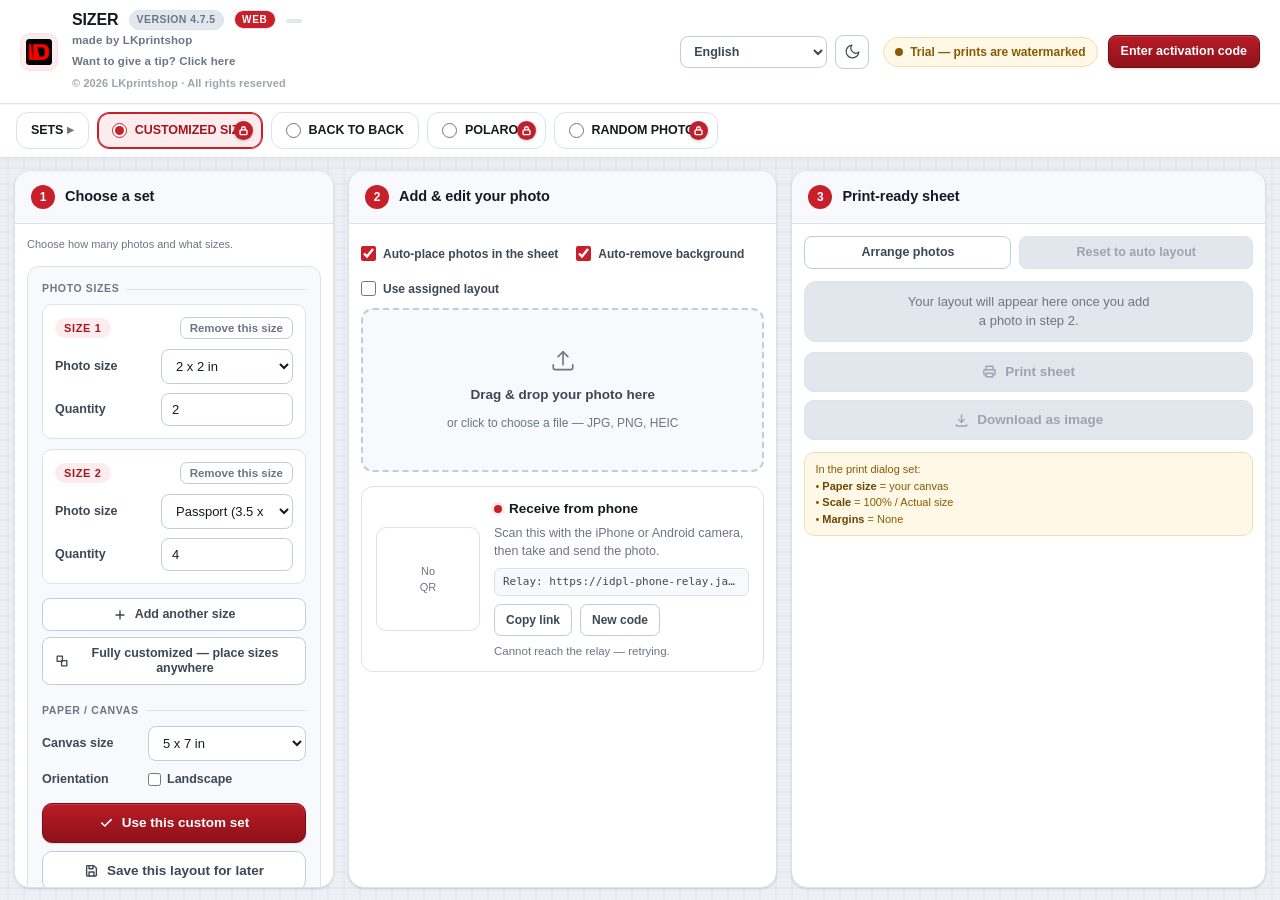
==== index.html @ 76eac98a "Replace auto head space with toggleable ID framing guidelines" ====
<!DOCTYPE html>
<!--
  SIZER / ID SIZER
  Copyright (c) 2026 LKprintshop. All rights reserved.
  This software and its code are proprietary. Unauthorized copying,
  modification, redistribution, or resale is prohibited.
  Authorship fingerprint: LK-13A9C3CFADD9D889
-->
<html lang="en">
<head>
<meta charset="UTF-8">
<meta name="viewport" content="width=device-width, initial-scale=1, viewport-fit=cover">
<title>ID SIZER</title>
<meta name="author" content="LKprintshop">
<meta name="copyright" content="(c) 2026 LKprintshop. All rights reserved.">
<meta name="description" content="SIZER — make print-ready ID picture sheets in your browser. Works on Windows, macOS, iPhone, iPad and Android.">
<meta name="x-build-id" content="U0laRVIgYnkgTEtwcmludHNob3AgfCAoYykyMDI2IHwgTEstMTNBOUMzQ0ZBREQ5RDg4OSB8IHVuYXV0aG9yaXplZCBjb3B5aW5nIHByb2hpYml0ZWQ=">
<meta name="theme-color" content="#c8202b">
<meta name="color-scheme" content="light dark">
<meta name="apple-mobile-web-app-capable" content="yes">
<meta name="mobile-web-app-capable" content="yes">
<meta name="apple-mobile-web-app-status-bar-style" content="default">
<meta name="apple-mobile-web-app-title" content="SIZER">
<meta name="format-detection" content="telephone=no">
<link rel="manifest" href="manifest.webmanifest">
<link rel="icon" type="image/png" sizes="256x256" href="icons/icon-256.png">
<link rel="apple-touch-icon" sizes="180x180" href="icons/icon-180.png">
<script>window.__sizerBuild="LK-13A9C3CFADD9D889";/* build authorship marker */</script>
<script src="idpl-config.js"></script>
<script src="web-bridge.js"></script>
<style id="printStyle"></style>
<style>
  /* =========================================================
     ID SIZER — UI v2
     Light, high-contrast workspace. Every control is labelled,
     grouped, and sized for confident clicking.
     ========================================================= */
  :root{
    /* surfaces */
    --bg:#eceff4;
    --bg-2:#e2e7ee;
    --card:#ffffff;
    --card-2:#f7f9fc;
    --line:#dbe2ea;
    --line-strong:#c3ccd8;

    /* text */
    --ink:#141a21;
    --ink-2:#3d4855;
    --muted:#6b7684;

    /* brand */
    --accent:#c8202b;
    --accent-dark:#a4151f;
    --accent-ink:#ffffff;
    --accent-tint:#fdeced;
    --accent-tint-2:#fbdfe1;

    --ok:#0f7a4a;
    --ok-tint:#e7f6ee;
    --warn:#8a5a00;
    --danger:#b3261e;

    /* primary button reds (darker than --accent, with gradient stops) */
    --btn-red-top:#b81c27;
    --btn-red-bot:#8f1119;
    --btn-red-top-h:#a5161f;
    --btn-red-bot-h:#7d0d15;
    --btn-red-edge:#7a0c14;

    --r-sm:8px;
    --r:12px;
    --r-lg:16px;
    --shadow-1:0 1px 2px rgba(16,24,40,.06), 0 1px 3px rgba(16,24,40,.08);
    --shadow-2:0 4px 12px rgba(16,24,40,.08), 0 2px 4px rgba(16,24,40,.05);
    --shadow-3:0 12px 32px rgba(16,24,40,.12);
    --focus:0 0 0 3px rgba(200,32,43,.28);

    /* legacy aliases kept so nothing breaks */
    --paper:var(--bg);
    --panel:var(--card);
    --panel-ink:var(--ink);
    --panel-line:var(--line);
    --panel-muted:var(--muted);
    --accent-deep:var(--accent-dark);
    --accent-soft:var(--accent-tint-2);
    --accent-soft-light:var(--accent-tint);
    --pattern:url("data:image/svg+xml,<svg xmlns='http://www.w3.org/2000/svg' width='16' height='16' viewBox='0 0 16 16'><path d='M0 8h16M8 0v16' stroke='%235a6472' stroke-opacity='.10' stroke-width='1'/></svg>");
    --pattern-size:16px 16px;
  }

  /* ---- Dark theme: just re-point the same variables ---- */
  html[data-theme="dark"]{
    --bg:#12161c;
    --bg-2:#1b2129;
    --card:#1e242d;
    --card-2:#232b35;
    --line:#333d49;
    --line-strong:#45515f;

    --ink:#eef2f7;
    --ink-2:#c2ccd8;
    --muted:#8d99a7;

    --accent:#e2404b;
    --accent-dark:#c8202b;
    --accent-ink:#ffffff;
    --accent-tint:#3a2226;
    --accent-tint-2:#4a262b;

    --ok:#3ecf8e;
    --ok-tint:#17332a;
    --warn:#e0b357;
    --danger:#f0655e;

    --btn-red-top:#cf2b36;
    --btn-red-bot:#9d1620;
    --btn-red-top-h:#bb222d;
    --btn-red-bot-h:#8b1119;
    --btn-red-edge:#7d0f17;

    --shadow-1:0 1px 2px rgba(0,0,0,.4), 0 1px 3px rgba(0,0,0,.35);
    --shadow-2:0 4px 12px rgba(0,0,0,.45), 0 2px 4px rgba(0,0,0,.4);
    --shadow-3:0 12px 32px rgba(0,0,0,.55);
    --focus:0 0 0 3px rgba(226,64,75,.4);
    --pattern:url("data:image/svg+xml,<svg xmlns='http://www.w3.org/2000/svg' width='18' height='18' viewBox='0 0 18 18'><circle cx='2' cy='2' r='1.1' fill='%23ffffff' fill-opacity='.075'/></svg>");
    --pattern-size:18px 18px;
  }
  /* header bar + print note tuned for dark */
  html[data-theme="dark"] header{background:#171d24;}
  html[data-theme="dark"] .print-note{background:#2a2410;border-color:#4a4116;color:#e0b357;}
  html[data-theme="dark"] .print-note strong{color:#f0d089;}
  html[data-theme="dark"] .trial-pill{background:#2a2410;border-color:#4a4116;color:#e0b357;}
  html[data-theme="dark"] #pageCanvas{box-shadow:0 4px 16px rgba(0,0,0,.6);}
  html[data-theme="dark"] #pageCanvas{background:#ffffff !important;}
  html[data-theme="dark"] .nametag-band{background:#ffffff;}
  html[data-theme="dark"] .crop-box-outer{
    background:
      linear-gradient(45deg,#2a323c 25%,transparent 25%,transparent 75%,#2a323c 75%),
      linear-gradient(45deg,#2a323c 25%,#1e242d 25%,#1e242d 75%,#2a323c 75%);
    background-size:16px 16px; background-position:0 0,8px 8px;
  }
  /* form controls: keep text readable on dark surfaces */
  html[data-theme="dark"] input,
  html[data-theme="dark"] select,
  html[data-theme="dark"] textarea{ color:var(--ink); }
  html[data-theme="dark"] .swatch-btn{ border-color:var(--line-strong); }

  /* in-app update notice bar */
  .update-bar{
    position:relative;
    display:flex; align-items:center; gap:10px;
    padding:9px 18px;
    background:var(--accent); color:var(--accent-ink);
    font-size:13px; font-weight:600;
    box-shadow:var(--shadow-1);
  }
  .update-bar #updateBarBtn{
    margin-left:2px;
    padding:4px 10px;
    font-size:11px; font-weight:700;
    color:var(--accent); background:#fff;
    border:none; border-radius:6px; cursor:pointer;
  }
  .update-bar #updateBarIgnore{
    margin-left:auto;
    padding:4px 10px;
    font-size:11px; font-weight:600;
    color:#fff; background:rgba(255,255,255,.16);
    border:none; border-radius:6px; cursor:pointer;
  }
  .update-bar #updateBarIgnore:hover{background:rgba(255,255,255,.3);}
  #updateMini{
    position:fixed; right:16px; bottom:16px; z-index:60;
    width:42px; height:42px; border-radius:50%;
    background:var(--accent); color:var(--accent-ink); border:none;
    font-size:18px; cursor:pointer; display:none;
    align-items:center; justify-content:center;
    box-shadow:0 6px 18px rgba(0,0,0,.28);
  }
  .update-bar #updateBarBtn:hover{background:#ffeaea;}
  .update-bar #updateBarClose{
    margin-left:8px;
    width:26px; height:26px;
    display:flex; align-items:center; justify-content:center;
    color:#fff; background:rgba(255,255,255,.15);
    border:none; border-radius:6px; cursor:pointer; font-size:12px;
  }
  .update-bar #updateBarClose:hover{background:rgba(255,255,255,.28);}
  /* announcement banner from admin */
  .announce-bar{ position:relative; display:flex; align-items:center; gap:10px; padding:9px 18px; background:#1f2937; color:#fff; font-size:13px; font-weight:600; box-shadow:var(--shadow-1); }
  .announce-bar #announceText{ flex:1; }
  .announce-bar #announceMin,.announce-bar #announceClose{ width:26px; height:26px; display:flex; align-items:center; justify-content:center; color:#fff; background:rgba(255,255,255,.16); border:none; border-radius:6px; cursor:pointer; font-size:13px; }
  .announce-bar #announceMin:hover,.announce-bar #announceClose:hover{ background:rgba(255,255,255,.32); }
  #announceMini{ position:fixed; right:16px; bottom:66px; z-index:60; width:42px; height:42px; border-radius:50%; background:#1f2937; color:#fff; border:none; font-size:17px; cursor:pointer; display:none; align-items:center; justify-content:center; box-shadow:0 6px 18px rgba(0,0,0,.28); }

  *{box-sizing:border-box;}

  html,body{height:100%;}
  body{
    margin:0;
    font-family:'Segoe UI Variable Text','Segoe UI',Inter,Roboto,Helvetica,Arial,sans-serif;
    font-size:14px;
    line-height:1.5;
    /* A faint texture sits on the PAGE only. Cards, panels and the sheet stay
       flat so nothing competes with the photos being laid out. */
    background-color:var(--bg);
    background-image:var(--pattern, none);
    background-size:var(--pattern-size, auto);
    background-repeat:repeat;
    background-attachment:fixed;
    color:var(--ink);
    -webkit-font-smoothing:antialiased;
  }

  /* ---------------------------------------------------------
     Top bar
     --------------------------------------------------------- */
  header{
    position:sticky;
    top:0;
    z-index:40;
    padding:0 20px;
    background:var(--card);
    border-bottom:1px solid var(--line);
    box-shadow:0 1px 0 rgba(16,24,40,.03);
  }
  .header-inner{
    display:flex;
    align-items:center;
    gap:14px;
    max-width:1760px;
    margin:0 auto;
    min-height:62px;
    flex-wrap:wrap;             /* controls drop to a tidy second row when tight */
    padding:8px 0;
  }
  .header-title{ flex:1 1 240px; min-width:0; }
  .header-credit{ margin:0 0 4px; font-size:11.5px; font-weight:600; color:var(--muted); letter-spacing:.01em; }
  .logo-badge{
    width:38px;height:38px;
    flex:0 0 38px;
    border-radius:10px;
    background:var(--accent-tint);
    border:1px solid var(--accent-tint-2);
    display:flex;align-items:center;justify-content:center;
    overflow:hidden;
  }
  .logo-badge img{width:26px;height:26px;object-fit:contain;display:block;}
  header h1{
    margin:0;
    font-size:16px;
    font-weight:650;
    letter-spacing:-.01em;
    color:var(--ink);
  }
  header p{
    margin:1px 0 0;
    font-size:12.5px;
    color:var(--muted);
    max-width:70ch;
  }
  .build-tag{
    display:inline-block;
    margin-left:6px;
    padding:1px 7px;
    font-size:10.5px;
    font-weight:600;
    letter-spacing:.04em;
    text-transform:uppercase;
    color:var(--muted);
    background:var(--bg-2);
    border:1px solid var(--line);
    border-radius:999px;
    vertical-align:2px;
  }

  /* ---------------------------------------------------------
     Page shell — 3 clear columns, one per step
     --------------------------------------------------------- */
  .wrap{
    max-width:1760px;
    margin:0 auto;
    padding:20px;
  }
  .cols{
    display:grid;
    grid-template-columns:minmax(0,1fr);
    gap:18px;
    align-items:start;
  }
  @media (min-width:1040px){
    .cols{grid-template-columns:minmax(320px,0.92fr) minmax(380px,1.08fr);}
  }
  /* keep the layout tidy when the window is small / minimized */
  @media (max-width:1000px){
    .wrap{padding:14px;}
    .cols{gap:14px;}
  }
  @media (max-width:820px){
    header{padding:0 14px;}
    .wrap{padding:12px;}
    header p{display:none;}          /* hide the long tagline when tight */
    .header-inner{gap:10px;min-height:0;}
    .header-title{flex:1 1 140px;}
    .header-tools{gap:6px;}
    .trial-area{flex:1 1 100%;}      /* trial row spans full width, buttons stay reachable */
    .trial-activate-btn{flex:1 1 auto;}
    .panel-body{padding:13px;}
    .group{padding:12px;}
  }
  @media (min-width:1500px){
    .wrap{
      display:grid;
      grid-template-columns:340px minmax(0,1fr);
      gap:18px;
      align-items:start;
    }
    .cols{grid-template-columns:minmax(340px,0.95fr) minmax(420px,1.05fr);}
  }

  /* ---------------------------------------------------------
     Panels + step headers
     --------------------------------------------------------- */
  .panel,.set-panel{
    background:var(--card);
    border:1px solid var(--line);
    border-radius:var(--r-lg);
    box-shadow:var(--shadow-1);
    padding:0;
    overflow:hidden;
  }
  .set-panel{margin-bottom:0;}
  @media (max-width:1499px){ .set-panel{margin-bottom:18px;} }

  .panel h2,.set-panel h2{
    display:flex;
    align-items:center;
    gap:10px;
    margin:0;
    padding:14px 16px;
    font-size:14.5px;
    font-weight:650;
    letter-spacing:-.005em;
    color:var(--ink);
    background:var(--card-2);
    border-bottom:1px solid var(--line);
  }
  .panel h2::before,.set-panel h2::before{
    content:attr(data-step);
    flex:0 0 24px;
    width:24px;height:24px;
    display:flex;align-items:center;justify-content:center;
    font-size:12px;font-weight:700;
    color:var(--accent-ink);
    background:var(--accent);
    border-radius:50%;
  }
  .panel-body{padding:16px;}
  .panel-sub{
    font-size:12.5px;
    color:var(--muted);
    margin:0 0 14px;
  }

  /* Collapsible-ish grouping inside a panel */
  .group{
    border:1px solid var(--line);
    border-radius:var(--r);
    background:var(--card-2);
    padding:14px;
    margin-bottom:14px;
  }
  .group:last-child{margin-bottom:0;}
  .group-title{
    display:flex;
    align-items:center;
    gap:8px;
    margin:0 0 4px;
    font-size:12.5px;
    font-weight:650;
    color:var(--ink-2);
    text-transform:uppercase;
    letter-spacing:.05em;
  }
  .group-title svg{flex:0 0 15px;color:var(--accent);}
  .group-note,.hint{
    margin:6px 0 0;
    font-size:12.5px;
    color:var(--muted);
    line-height:1.45;
  }
  .subsection{margin-top:0;padding-top:0;border-top:none;}
  .subsection h3{
    margin:0 0 4px;
    font-size:13px;
    font-weight:650;
    color:var(--ink-2);
  }
  .custom-section-label{
    display:flex;align-items:center;gap:7px;
    margin:0 0 10px;
    font-size:11.5px;
    font-weight:700;
    text-transform:uppercase;
    letter-spacing:.06em;
    color:var(--muted);
  }
  .custom-section-label::after{
    content:"";flex:1;height:1px;background:var(--line);
  }

  /* ---------------------------------------------------------
     Buttons
     --------------------------------------------------------- */
  button{font-family:inherit;}
  .btn-primary,.btn-secondary{
    display:inline-flex;
    align-items:center;
    justify-content:center;
    gap:8px;
    width:100%;
    padding:11px 16px;
    margin:0 0 8px;
    font-size:13.5px;
    font-weight:600;
    line-height:1.2;
    border-radius:10px;
    border:1px solid transparent;
    cursor:pointer;
    transition:background .12s,border-color .12s,box-shadow .12s,transform .06s,color .12s;
  }
  .btn-primary svg,.btn-secondary svg{flex:0 0 auto;}
  .btn-primary{
    /* deeper red with a soft top-to-bottom gradient */
    background:linear-gradient(180deg, var(--btn-red-top) 0%, var(--btn-red-bot) 100%);
    color:var(--accent-ink);
    border-color:var(--btn-red-edge);
    box-shadow:var(--shadow-1), inset 0 1px 0 rgba(255,255,255,.14);
  }
  .btn-primary:hover:not(:disabled){
    background:linear-gradient(180deg, var(--btn-red-top-h) 0%, var(--btn-red-bot-h) 100%);
  }
  .btn-primary:active:not(:disabled){
    transform:translateY(1px);
    background:linear-gradient(180deg, var(--btn-red-bot) 0%, var(--btn-red-top) 100%);
    box-shadow:var(--shadow-1), inset 0 2px 4px rgba(0,0,0,.22);
  }
  .btn-secondary{
    background:var(--card);
    color:var(--ink-2);
    border-color:var(--line-strong);
  }
  .btn-secondary:hover:not(:disabled){background:var(--bg-2);border-color:var(--muted);}
  .btn-secondary:active:not(:disabled){transform:translateY(1px);}
  .btn-primary:disabled,.btn-secondary:disabled{
    opacity:1;
    cursor:not-allowed;
    background:var(--bg-2);
    color:#9aa5b1;
    border-color:var(--line);
    box-shadow:none;
  }
  .btn-primary:focus-visible,.btn-secondary:focus-visible,
  button:focus-visible,select:focus-visible,input:focus-visible,a:focus-visible{
    outline:none;
    box-shadow:var(--focus);
  }
  .btn-small{
    width:auto;
    padding:8px 12px;
    font-size:12.5px;
    border-radius:8px;
    margin-bottom:0;
  }
  .btn-row{display:flex;gap:8px;}
  .btn-row .btn-primary,.btn-row .btn-secondary{margin-bottom:0;}

  /* round icon buttons */
  .round-icon-btn{
    width:30px;height:30px;
    flex:0 0 30px;
    display:inline-flex;align-items:center;justify-content:center;
    border-radius:50%;
    border:1px solid var(--line-strong);
    background:var(--card);
    color:var(--ink-2);
    cursor:pointer;
    transition:background .12s,color .12s,border-color .12s;
  }
  .round-icon-btn:hover:not(:disabled){background:var(--accent-tint);color:var(--accent);border-color:var(--accent);}
  .round-icon-btn:disabled{opacity:.4;cursor:not-allowed;}

  /* ---------------------------------------------------------
     Step 1 — set chooser
     --------------------------------------------------------- */
  .set-list{
    display:grid;
    grid-template-columns:repeat(auto-fill,minmax(150px,1fr));
    gap:8px;
  }
  @media (min-width:1500px){ .set-list{grid-template-columns:1fr;} }

  .set-card{
    position:relative;
    display:block;
    padding:11px 12px 11px 34px;
    background:var(--card);
    border:1.5px solid var(--line);
    border-radius:var(--r);
    cursor:pointer;
    transition:border-color .12s,background .12s,box-shadow .12s;
  }
  .set-card:hover{border-color:var(--line-strong);background:var(--card-2);}
  .set-card input{
    position:absolute;
    left:12px;top:14px;
    width:15px;height:15px;
    accent-color:var(--accent);
    margin:0;
    cursor:pointer;
  }
  .set-card .set-tag{
    display:block;
    font-size:12.5px;
    font-weight:700;
    color:var(--ink);
    letter-spacing:-.005em;
  }
  .set-card .set-desc{
    margin-top:2px;
    font-size:12px;
    color:var(--muted);
    line-height:1.4;
  }
  .set-card.active{
    border-color:var(--accent);
    background:var(--accent-tint);
    box-shadow:0 0 0 1px var(--accent) inset;
  }
  .set-card.active .set-tag{color:var(--accent-dark);}
  .sets-parent{ grid-column:1/-1; padding-left:12px; }
  .sets-parent .set-tag::after{ content:' ▸'; color:var(--muted); }
  .sets-parent.open .set-tag::after{ content:' ▾'; }
  .set-sublist{ grid-column:1/-1; display:flex; flex-direction:column; gap:8px; margin:2px 0 4px; padding-left:14px; border-left:2px solid var(--line); }
  .set-sublist .set-card.set-sub{ padding-left:12px; }

  /* ---------------------------------------------------------
     Set category bar — the five category cards live here, at the top
     --------------------------------------------------------- */
  .set-bar{
    background:var(--card);
    border-bottom:1px solid var(--line);
    box-shadow:0 1px 4px rgba(0,0,0,.06);
  }
  .set-bar-inner{
    max-width:1760px; margin:0 auto; padding:8px 16px;
  }
  .set-bar .set-list{
    position:relative;
    display:flex; flex-wrap:wrap; gap:8px;
  }
  .set-bar .set-card{
    display:inline-flex; align-items:center; gap:8px;
    padding:8px 14px;
  }
  .set-bar .set-card .set-desc{ display:none; }
  .set-bar .set-card input{ position:static; margin:0; }
  .set-bar .set-sublist{
    position:absolute; top:100%; left:0; right:0; z-index:50;
    display:flex; flex-direction:row; flex-wrap:wrap; gap:8px;
    background:var(--card); border:1.5px solid var(--line-strong);
    border-radius:var(--r); box-shadow:var(--shadow-2);
    padding:10px; margin-top:8px;
    border-left:1.5px solid var(--line-strong); padding-left:10px;
  }
  .set-bar .set-sublist .set-card.set-sub{ flex:0 0 auto; padding-left:12px; }
  .set-sub-btn{
    border:none; background:none; cursor:pointer;
    font-size:13px; line-height:1; padding:2px 4px;
    color:var(--muted); border-radius:5px; flex:none;
  }
  .set-sub-btn:hover{ color:var(--accent-dark); background:var(--accent-tint); }
  .set-sub-default{ margin-left:auto; }
  .set-sub-default.on{ color:#e9a23b; }
  #freeModeBtn.on{ border-color:var(--accent); color:var(--accent-dark); background:var(--accent-tint); }

  /* SET picker modal (Save this layout into a SET) */
  .set-picker-list{ display:flex; flex-direction:column; gap:8px; margin-bottom:12px; }
  .set-picker-item{
    display:flex; align-items:center; gap:10px;
    border:1px solid var(--line); border-radius:8px; padding:10px 12px;
    cursor:pointer; background:var(--card-2); text-align:left;
  }
  .set-picker-item:hover{ border-color:var(--accent); background:var(--accent-tint); }
  .set-picker-item .set-tag{ flex:none; }
  .set-picker-item .set-desc{ font-size:12px; color:var(--muted); }
  .set-picker-add{ width:100%; font:inherit; color:var(--ink-2); border-style:dashed; }
  .set-picker-add .set-tag{ background:var(--accent); color:#fff; }
  #saveLayoutBtn.is-reset{ color:#c8202b; border-color:#c8202b; }

  /* ---------------------------------------------------------
     Compact density — tighter spacing + tiny sliders + tighter text
     --------------------------------------------------------- */
  .group{ padding:8px; margin-bottom:8px; }
  .panel-body{ padding:10px; }
  .form-row{ margin-bottom:6px; gap:8px; }
  .custom-form{ padding:8px; margin-top:8px; }
  .group-title{ margin:0 0 1px; font-size:11px; letter-spacing:.04em; }
  .group-note,.hint{ font-size:11px; line-height:1.35; margin-top:4px; }
  .panel-sub{ font-size:11px; margin:0 0 8px; }
  .form-row label{ font-size:11.5px; }
  .form-row select,.form-row input[type="number"],.dim-pair input{ padding:5px 8px; font-size:12px; }
  .custom-section-label{ font-size:10.5px; margin-bottom:7px; }
  input[type=range]{ height:3px; }
  input[type=range]::-webkit-slider-thumb{ width:11px; height:11px; border-width:1.5px; }
  input[type=range]::-moz-range-thumb{ width:11px; height:11px; border-width:1.5px; }
  .zoom-row{ margin:4px 0 2px; gap:8px; font-size:11.5px; }

  /* ---------------------------------------------------------
     Custom set form
     --------------------------------------------------------- */
  .custom-form{
    display:none;
    margin-top:14px;
    padding:14px;
    background:var(--card-2);
    border:1px solid var(--line);
    border-radius:var(--r);
  }
  .custom-form.show{display:block;}

  .custom-row{
    position:relative;
    padding:12px;
    margin-bottom:10px;
    background:var(--card);
    border:1px solid var(--line);
    border-radius:10px;
  }
  .row-header{
    display:flex;
    align-items:center;
    justify-content:space-between;
    gap:8px;
    margin-bottom:10px;
  }
  .row-number{
    font-size:11px;
    font-weight:700;
    letter-spacing:.06em;
    text-transform:uppercase;
    color:var(--accent-dark);
    background:var(--accent-tint);
    border-radius:999px;
    padding:2px 9px;
  }
  .row-remove-btn{
    border:1px solid var(--line-strong);
    background:var(--card);
    color:var(--muted);
    font-size:11.5px;
    font-weight:600;
    padding:4px 9px;
    border-radius:7px;
    cursor:pointer;
  }
  .row-remove-btn:hover{color:#fff;background:var(--danger);border-color:var(--danger);}

  .form-row{
    display:grid;
    grid-template-columns:96px minmax(0,1fr);
    align-items:center;
    gap:10px;
    margin-bottom:9px;
  }
  .form-row:last-child{margin-bottom:0;}
  .form-row label{
    font-size:12.5px;
    font-weight:600;
    color:var(--ink-2);
  }
  .form-row select,
  .form-row input[type="number"],
  .dim-pair input{
    width:100%;
    padding:8px 10px;
    font-family:inherit;
    font-size:13px;
    color:var(--ink);
    background:var(--card);
    border:1px solid var(--line-strong);
    border-radius:8px;
    transition:border-color .12s,box-shadow .12s;
  }
  .form-row select:hover,.form-row input:hover{border-color:var(--muted);}
  .dim-pair{
    display:flex;
    align-items:center;
    gap:6px;
  }
  .dim-pair input{width:82px;flex:0 0 82px;padding:8px 6px;text-align:center;}
  .edit-banner{ background:var(--accent-tint); border:1px solid var(--accent-tint-2); color:var(--accent); font-size:12.5px; font-weight:700; line-height:1.4; padding:10px 12px; border-radius:9px; margin-bottom:14px; }
  .dim-pair input::-webkit-outer-spin-button,.dim-pair input::-webkit-inner-spin-button{-webkit-appearance:none;margin:0;}
  .dim-pair span{font-size:12px;color:var(--muted);white-space:nowrap;}
  .saved-set-card{ position:relative; }
  .saved-set-card .set-tag{ background:#0f7a4a; }
  .saved-set-delete{ position:absolute; top:8px; right:8px; width:20px; height:20px; border:none; border-radius:50%; background:rgba(0,0,0,.12); color:var(--muted); cursor:pointer; font-size:11px; line-height:18px; }
  .saved-set-delete:hover{ background:var(--danger); color:#fff; }
  /* Saved sets sit inside the SETS dropdown, sized like the built-in SETs. */
  .set-bar .set-sublist .set-card.saved-bar-card{ flex:0 0 auto; }
  .saved-bar-name{ font-weight:700; font-size:12.5px; white-space:nowrap; }
  .saved-bar-del{ border:0; background:transparent; color:var(--muted); font-size:14px; line-height:1; padding:2px 0 2px 4px; cursor:pointer; border-radius:4px; }
  .saved-bar-del:hover{ color:#c8202b; }

  .custom-actions{
    display:flex;
    flex-direction:column;
    gap:8px;
    margin-top:14px;
  }
  .custom-actions .btn-primary,
  .custom-actions .btn-secondary{margin-bottom:0;}

  .custom-error{
    display:none;
    margin-top:10px;
    padding:9px 11px;
    font-size:12.5px;
    font-weight:600;
    color:#8a1720;
    background:var(--accent-tint);
    border:1px solid var(--accent-tint-2);
    border-left:3px solid var(--accent);
    border-radius:8px;
  }
  .custom-error.show{display:block;}

  .saved-layout-card{
    position:relative;
    display:block;
    padding:11px 34px 11px 12px;
    background:var(--card);
    border:1.5px solid var(--line);
    border-radius:var(--r);
    cursor:pointer;
    transition:border-color .12s,background .12s;
  }
  .saved-layout-card:hover{border-color:var(--line-strong);background:var(--card-2);}
  .saved-layout-card .set-tag{
    display:inline-block;
    margin-bottom:3px;
    font-size:9.5px;
    font-weight:700;
    letter-spacing:.08em;
    color:var(--ok);
    background:var(--ok-tint);
    border-radius:999px;
    padding:1px 8px;
  }
  .saved-layout-card .set-desc{font-size:12px;color:var(--muted);line-height:1.4;}
  .saved-layout-card.active{border-color:var(--accent);background:var(--accent-tint);}
  .saved-layout-delete{
    position:absolute;
    top:8px;right:8px;
    width:22px;height:22px;
    display:flex;align-items:center;justify-content:center;
    font-size:11px;
    color:var(--muted);
    background:transparent;
    border:1px solid transparent;
    border-radius:6px;
    cursor:pointer;
  }
  .saved-layout-delete:hover{color:#fff;background:var(--danger);border-color:var(--danger);}

  /* ---------------------------------------------------------
     Step 2 — photo
     --------------------------------------------------------- */
  #dropzone{
    display:flex;
    flex-direction:column;
    align-items:center;
    justify-content:center;
    gap:9px;
    padding:38px 20px;
    margin:4px 0 14px;
    text-align:center;
    font-size:13.5px;
    font-weight:600;
    color:var(--ink-2);
    background:var(--card-2);
    border:2px dashed var(--line-strong);
    border-radius:var(--r);
    cursor:pointer;
    transition:border-color .12s,background .12s,color .12s;
  }
  #dropzone small{font-weight:500;font-size:12px;color:var(--muted);}
  #dropzone svg{color:var(--muted);margin-bottom:2px;}
  #dropzone:hover{border-color:var(--accent);background:var(--accent-tint);color:var(--accent-dark);}
  #dropzone:hover svg{color:var(--accent);}
  #dropzone.drag{
    border-color:var(--accent);
    background:var(--accent-tint-2);
    color:var(--accent-dark);
  }
  #fileInput{display:none;}

  /* ---------------------------------------------------------
     Phase 5 — receive the customer photo from the phone
     --------------------------------------------------------- */
  .phone-card{
    display:flex;
    align-items:center;
    gap:14px;
    padding:12px 14px;
    margin:0 0 16px;
    background:var(--card);
    border:1px solid var(--line);
    border-radius:var(--r);
  }
  .phone-qr{
    flex:0 0 auto;
    width:104px;
    height:104px;
    padding:6px;
    background:#ffffff;
    border:1px solid var(--line);
    border-radius:10px;
  }
  .phone-qr img{display:block;width:100%;height:100%;image-rendering:pixelated;}
  .phone-qr .phone-qr-empty{
    display:flex;align-items:center;justify-content:center;
    width:100%;height:100%;font-size:11px;color:var(--muted);text-align:center;
  }
  .phone-copy{flex:1 1 auto;min-width:0;}
  .phone-head{
    display:flex;align-items:center;gap:7px;
    font-size:13.5px;font-weight:700;color:var(--ink);
  }
  .phone-dot{
    flex:0 0 auto;width:8px;height:8px;border-radius:50%;
    background:var(--line-strong);
  }
  .phone-dot.ok{background:var(--ok);box-shadow:0 0 0 3px var(--ok-tint);}
  .phone-dot.bad{background:var(--accent);box-shadow:0 0 0 3px var(--accent-tint);}
  .phone-line{margin:5px 0 0;font-size:12.5px;line-height:1.45;color:var(--muted);}
  .phone-line a{color:var(--accent-dark);font-weight:600;text-decoration:none;}
  .phone-line a:hover{text-decoration:underline;}
  .phone-url{
    margin:7px 0 0;
    padding:5px 8px;
    font-family:ui-monospace,SFMono-Regular,Menlo,Consolas,monospace;
    font-size:11px;
    color:var(--ink-2);
    background:var(--card-2);
    border:1px solid var(--line);
    border-radius:6px;
    white-space:nowrap;
    overflow:hidden;
    text-overflow:ellipsis;
  }
  .phone-actions{display:flex;gap:8px;margin-top:8px;flex-wrap:wrap;}
  .phone-actions button{
    appearance:none;
    padding:6px 11px;
    font:inherit;font-size:12px;font-weight:600;
    color:var(--ink-2);
    background:var(--card);
    border:1px solid var(--line-strong);
    border-radius:7px;
    cursor:pointer;
    transition:background .12s,border-color .12s,color .12s;
  }
  .phone-actions button:hover{background:var(--bg-2);border-color:var(--muted);}
  .phone-actions button:active{transform:translateY(1px);}
  .phone-note{margin:7px 0 0;font-size:11.5px;line-height:1.4;color:var(--muted);}
  .phone-note strong{color:var(--ink-2);}
  .phone-toggle{
    display:flex;align-items:center;gap:7px;margin-top:9px;
    font-size:12px;font-weight:600;color:var(--ink-2);cursor:pointer;
  }
  .phone-toggle input{width:15px;height:15px;margin:0;accent-color:var(--accent);cursor:pointer;}
  .connect-toggle{
    display:flex;align-items:center;gap:7px;margin:10px 0 0;
    font-size:12.5px;font-weight:600;color:var(--ink-2);cursor:pointer;
  }
  .connect-toggle input{width:15px;height:15px;margin:0;accent-color:var(--accent);cursor:pointer;}
  @media (max-width:520px){
    .phone-card{flex-direction:column;align-items:flex-start;}
    .phone-qr{width:128px;height:128px;}
  }

  .bg-link-box{background:var(--card-2);}
  .bg-link-box h3{
    display:flex;align-items:center;gap:8px;
    margin:0 0 3px;
    font-size:13px;font-weight:650;color:var(--ink);
  }
  .bg-link-box p{margin:0 0 10px;font-size:12.5px;color:var(--muted);}

  .bg-tune{margin-top:12px;}
  .bg-tune label{
    display:block;
    margin-bottom:6px;
    font-size:12px;
    font-weight:600;
    color:var(--ink-2);
  }
  .bg-tune input[type=range]{width:100%;}
  .bg-tune-scale{
    display:flex;
    justify-content:space-between;
    font-size:11px;
    color:var(--muted);
    margin-top:3px;
  }
  .bg-progress{
    margin-top:10px;
    padding:8px 11px;
    font-size:12.5px;
    font-weight:600;
    color:var(--ink-2);
    background:var(--card);
    border:1px solid var(--line);
    border-left:3px solid var(--accent);
    border-radius:8px;
  }
  .bg-error{
    margin-top:10px;
    padding:8px 11px;
    font-size:12.5px;
    font-weight:600;
    color:#8a1720;
    background:var(--accent-tint);
    border:1px solid var(--accent-tint-2);
    border-radius:8px;
  }
  .bg-fallback{margin-top:10px;}
  .bg-fallback summary{
    cursor:pointer;
    font-size:12.5px;
    font-weight:600;
    color:var(--accent-dark);
    list-style:none;
  }
  .bg-fallback summary::-webkit-details-marker{display:none;}
  .bg-fallback summary::before{content:"▸ ";}
  .bg-fallback[open] summary::before{content:"▾ ";}
  .bg-fallback p{font-size:12.5px;color:var(--muted);}
  .photoroom-btn{
    display:inline-block;
    margin-top:4px;
    padding:8px 12px;
    font-size:12.5px;
    font-weight:600;
    color:var(--ink-2);
    text-decoration:none;
    background:var(--card);
    border:1px solid var(--line-strong);
    border-radius:8px;
  }
  .photoroom-btn:hover{background:var(--bg-2);border-color:var(--muted);}

  .crop-stage{display:none;}

  /* colour swatches */
  .swatch-row{
    display:flex;
    flex-wrap:wrap;
    align-items:center;
    gap:8px;
    margin-top:9px;
  }
  .swatch-btn{
    width:28px;height:28px;
    border-radius:50%;
    border:2px solid var(--line-strong);
    cursor:pointer;
    padding:0;
    transition:transform .1s,box-shadow .1s,border-color .1s;
  }
  .swatch-btn:hover{transform:scale(1.08);}
  .swatch-btn.active{
    border-color:var(--accent);
    box-shadow:0 0 0 3px var(--accent-tint);
  }

  /* name tag */
  .nametag-input{
    width:100%;
    margin-top:9px;
    padding:9px 11px;
    font-family:inherit;
    font-size:13px;
    color:var(--ink);
    background:var(--card);
    border:1px solid var(--line-strong);
    border-radius:8px;
  }
  .nametag-input:focus{outline:none;border-color:var(--accent);box-shadow:var(--focus);}
  .nametag-pick-row{margin-top:4px;}
  .nametag-chip-line{margin-top:9px;}
  .nametag-chip{
    display:inline-flex;
    align-items:center;
    gap:8px;
    max-width:100%;
    padding:7px 12px;
    font-size:12.5px;
    font-weight:600;
    color:var(--ink);
    background:var(--card);
    border:1.5px solid var(--accent);
    border-radius:999px;
    cursor:grab;
    box-shadow:var(--shadow-1);
  }
  .nametag-chip:active{cursor:grabbing;}
  .nametag-chip.dragging{opacity:.5;}
  .nametag-chip-grip{color:var(--accent);letter-spacing:-3px;font-size:14px;}
  .nametag-btn-line{display:flex;gap:8px;margin-top:10px;flex-wrap:wrap;}
  .nametag-btn{flex:1 1 auto;}
  .nametag-count-note{margin-top:8px;font-size:12px;color:var(--muted);}
  .nametag-check{display:flex;align-items:center;gap:7px;font-size:12.5px;color:var(--ink-2);}
  .nametag-check input{accent-color:var(--accent);}

  /* crop stage */
  .crop-box-outer{
    position:relative;
    margin:0 auto;
    background:
      linear-gradient(45deg,#e9edf2 25%,transparent 25%,transparent 75%,#e9edf2 75%),
      linear-gradient(45deg,#e9edf2 25%,#fff 25%,#fff 75%,#e9edf2 75%);
    background-size:16px 16px;
    background-position:0 0,8px 8px;
    border:1px solid var(--line-strong);
    border-radius:var(--r);
    overflow:hidden;
    cursor:grab;
    box-shadow:var(--shadow-1);
  }
  .crop-box-outer:active{cursor:grabbing;}
  .crop-box-outer.erase-mode{cursor:crosshair;border-color:var(--accent);box-shadow:0 0 0 3px var(--accent-tint);}
  .crop-box-outer.restore-mode{cursor:crosshair;border-color:var(--ok);box-shadow:0 0 0 3px var(--ok-tint);}
  .crop-box-inner{position:absolute;inset:0;}
  .crop-box-outer img{
    position:absolute;
    transform-origin:top left;
    user-select:none;
    -webkit-user-drag:none;
    pointer-events:none;
  }
  .brush-canvas{position:absolute;inset:0;display:none;}
  .brush-canvas.on{display:block;}

  /* ID framing guidelines: head-space line above, and the chin line that keeps
     every head the same size. Toggled from the checkbox under the ID preview. */
  .id-guides{position:absolute;inset:0;pointer-events:none;z-index:2;display:none;}
  .crop-box-inner.id-guides-on .id-guides{display:block;}
  .id-guide-band{
    position:absolute;left:0;right:0;top:10%;height:70%;
    background:rgba(37,99,235,.055);
  }
  .id-guide-line{position:absolute;left:0;right:0;border-top:1px dashed rgba(37,99,235,.75);}
  .id-guide-head{top:10%;}
  .id-guide-chin{top:80%;}
  .id-guide-line span{
    position:absolute;right:3px;top:-14px;
    font-size:9px;line-height:1;font-weight:600;
    color:#1d4ed8;background:rgba(255,255,255,.85);
    padding:2px 4px;border-radius:3px;white-space:nowrap;
  }
  .id-guide-chin span{top:auto;bottom:-15px;}
  html[data-theme="dark"] .id-guide-line span{background:rgba(15,23,42,.85);color:#93c5fd;}
  html[data-theme="dark"] .id-guide-band{background:rgba(96,165,250,.08);}
  .id-guides-toggle{
    display:flex;align-items:center;gap:6px;
    margin:8px 0 0;font-size:11.5px;color:var(--muted);
    cursor:pointer;user-select:none;
  }
  .id-guides-toggle input{margin:0;width:auto;accent-color:var(--accent);}

  /* name-tag band drawn over the crop preview (geometry set by JS) */
  .nametag-band{
    position:absolute;
    left:0; right:0; bottom:0;
    background:var(--card);
    display:none;
    align-items:center;
    justify-content:center;
    overflow:hidden;
    pointer-events:none;
    z-index:3;
  }
  .nametag-band.show{display:flex;}
  .nametag-band span{
    color:#000;
    font-weight:700;
    font-family:Arial,Helvetica,sans-serif;
    white-space:nowrap;
    line-height:1;
  }

  .crop-history-btns{
    position:absolute;
    left:8px;bottom:8px;
    display:flex;
    gap:6px;
    z-index:3;
  }
  .crop-history-btns button{
    width:30px;height:30px;
    display:flex;align-items:center;justify-content:center;
    font-size:15px;
    color:var(--ink-2);
    background:rgba(255,255,255,.94);
    border:1px solid var(--line-strong);
    border-radius:8px;
    cursor:pointer;
    backdrop-filter:blur(4px);
  }
  .crop-history-btns button:hover:not(:disabled){background:var(--card);color:var(--accent);border-color:var(--accent);}
  .crop-history-btns button:disabled{opacity:.35;cursor:not-allowed;}

  .crop-corner-btn,.crop-remove-btn{
    position:absolute;
    top:8px;right:8px;
    width:28px;height:28px;
    display:flex;align-items:center;justify-content:center;
    font-size:12px;
    color:var(--ink-2);
    background:rgba(255,255,255,.94);
    border:1px solid var(--line-strong);
    border-radius:8px;
    cursor:pointer;
    z-index:3;
  }
  .crop-remove-btn:hover{background:var(--danger);color:#fff;border-color:var(--danger);}

  /* sliders */
  input[type="range"]{
    -webkit-appearance:none;
    appearance:none;
    width:100%;
    height:5px;
    border-radius:999px;
    background:var(--line-strong);
    cursor:pointer;
  }
  input[type="range"]::-webkit-slider-thumb{
    -webkit-appearance:none;
    width:17px;height:17px;
    border-radius:50%;
    background:var(--card);
    border:2px solid var(--accent);
    box-shadow:var(--shadow-1);
    cursor:grab;
  }
  input[type="range"]::-webkit-slider-thumb:active{cursor:grabbing;background:var(--accent-tint);}

  .zoom-row{
    display:grid;
    grid-template-columns:56px minmax(0,1fr);
    align-items:center;
    gap:10px;
    margin-top:12px;
    font-size:12.5px;
    font-weight:600;
    color:var(--ink-2);
  }

  /* two framing boxes side by side (only used in TWO SIZES mode) */
  .dual-boxes{display:flex;gap:16px;flex-wrap:wrap;align-items:flex-start;}
  .frame-col{flex:1 1 210px;min-width:0;}
  .frame-col-label{
    font-size:12px;
    font-weight:700;
    color:var(--ink-2);
    margin-bottom:2px;
  }
  .adjust-row{
    display:grid;
    grid-template-columns:80px minmax(0,1fr);
    align-items:center;
    gap:10px;
    margin-top:9px;
  }
  .adjust-row label{font-size:12.5px;font-weight:600;color:var(--ink-2);}

  .erase-row{
    display:flex;
    align-items:center;
    gap:8px;
    margin-top:12px;
  }
  /* the erase tool gets its own accented card so it can't be missed */
  .group-erase{
    background:var(--card);
    border-color:var(--line-strong);
  }
  /* keep the erase card a touch more compact (same width, a little shorter) */
  .group-erase .erase-row{ margin-top:6px; }
  .group-erase .tool-icon-btn{ width:36px; height:36px; }
  .group-erase .group-note{ margin-top:3px; }
  /* icon-only tool buttons — erase = red, restore = green, so the two
     tools are told apart by colour and shape rather than by a label */
  .tool-icon-btn{
    flex:0 0 auto;
    width:42px;
    height:42px;
    display:inline-flex;
    align-items:center;
    justify-content:center;
    padding:0;
    border:1.5px solid var(--line-strong);
    border-radius:10px;
    background:var(--card);
    cursor:pointer;
    transition:background .12s,border-color .12s,color .12s,transform .06s;
  }
  .tool-icon-btn:active{transform:translateY(1px);}
  .tool-icon-btn svg{pointer-events:none;}

  .erase-btn{
    border-color:var(--accent);
    color:var(--accent-dark);
    background:var(--accent-tint);
  }
  .erase-btn:hover:not(:disabled){background:var(--accent-tint-2);border-color:var(--accent-dark);}
  .erase-btn.on{
    background:var(--accent);
    color:#fff;
    border-color:var(--accent-dark);
    box-shadow:0 0 0 3px var(--accent-tint);
  }
  .restore-btn{
    border-color:var(--ok);
    color:#0b5c37;
    background:var(--ok-tint);
  }
  .restore-btn:hover:not(:disabled){background:#d6efe1;border-color:#0b5c37;}
  .restore-btn.on{
    background:var(--ok);
    color:#fff;
    border-color:#0b5c37;
    box-shadow:0 0 0 3px var(--ok-tint);
  }
  /* push the reset button away from the two tools */
  .erase-row #brushClear{margin-left:auto;}
  .brush-panel{
    margin-top:10px;
    padding:12px;
    background:var(--card);
    border:1px solid var(--accent-tint-2);
    border-radius:10px;
  }
  .brush-panel input[type=range]{width:100%;}
  .erase-hint{font-size:12px;color:var(--muted);margin-bottom:9px;}
  .brush-size-label{
    display:flex;
    justify-content:space-between;
    font-size:12px;
    font-weight:600;
    color:var(--ink-2);
    margin-bottom:6px;
  }

  /* ---------------------------------------------------------
     Step 3 — sheet preview
     --------------------------------------------------------- */
  @media (min-width:1500px){
    .panel.preview-panel{position:sticky;top:82px;}
  }
  .arrange-bar{
    display:flex;
    gap:8px;
    flex-wrap:wrap;
    margin-bottom:12px;
  }
  .arrange-btn{flex:1 1 auto;}
  .arrange-btn.on{
    background:var(--accent);
    color:#fff;
    border-color:var(--accent-dark);
  }
  .arrange-help{
    display:flex;
    align-items:center;
    gap:10px;
    margin-bottom:12px;
    padding:9px 11px;
    background:var(--accent-tint);
    border:1px solid var(--accent-tint-2);
    border-radius:10px;
  }
  .arrange-undo-row{display:flex;gap:6px;}
  .arrange-undo-row button{
    width:28px;height:28px;
    display:flex;align-items:center;justify-content:center;
    font-size:14px;
    color:var(--ink-2);
    background:var(--card);
    border:1px solid var(--line-strong);
    border-radius:7px;
    cursor:pointer;
  }
  .arrange-undo-row button:hover:not(:disabled){color:var(--accent);border-color:var(--accent);}
  .arrange-undo-row button:disabled{opacity:.35;cursor:not-allowed;}
  .arrange-status{font-size:12px;color:var(--ink-2);line-height:1.4;}

  #previewWrap{
    position:relative;
    display:flex;
    align-items:center;
    justify-content:center;
    min-height:240px;
    padding:16px;
    background:var(--bg-2);
    border:1px solid var(--line);
    border-radius:var(--r);
    margin-bottom:14px;
  }
  .empty-note{
    max-width:34ch;
    text-align:center;
    font-size:13px;
    color:var(--muted);
    line-height:1.5;
  }
  #pageCanvas{
    max-width:100%;
    height:auto;
    background:var(--card);
    border-radius:4px;
    box-shadow:var(--shadow-2);
    outline:none;
  }
  /* Print-only bitmap copy. Chromium's print pipeline omits live canvases,
     so updatePrintStyle() prints this <img> instead of #pageCanvas. */
  #printRoot{display:none;}
  #printRoot img{display:block; max-width:none; max-height:none;}
  #pageCanvas:focus{box-shadow:var(--shadow-2),var(--focus);}
  #pageCanvas.arranging{cursor:default;}
  #pageCanvas.arranging.over-photo{cursor:move;}
  #pageCanvas.arranging.over-rotate{cursor:grab;}
  #pageCanvas.nametag-picking{cursor:pointer;}
  #pageCanvas.nametag-dropping{cursor:copy;}

  .print-note{
    margin-top:12px;
    padding:10px 12px;
    font-size:12px;
    line-height:1.5;
    color:var(--warn);
    background:#fff8e6;
    border:1px solid #f0e0b0;
    border-radius:10px;
  }
  .print-note strong{color:#6b4500;}

  /* ---------------------------------------------------------
     Modal
     --------------------------------------------------------- */
  .app-modal-backdrop{
    display:none;
    position:fixed;
    inset:0;
    z-index:100;
    background:rgba(16,24,40,.45);
    backdrop-filter:blur(2px);
    align-items:center;
    justify-content:center;
    padding:20px;
  }
  .app-modal-backdrop.show{display:flex;}
  .app-modal{
    width:100%;
    max-width:380px;
    padding:20px;
    background:var(--card);
    border-radius:var(--r-lg);
    box-shadow:var(--shadow-3);
  }
  .app-modal h3{margin:0 0 12px;font-size:15px;font-weight:650;color:var(--ink);}
  .app-modal input{
    width:100%;
    padding:10px 12px;
    font-family:inherit;
    font-size:13.5px;
    border:1px solid var(--line-strong);
    border-radius:9px;
  }
  .app-modal input:focus{outline:none;border-color:var(--accent);box-shadow:var(--focus);}
  .app-modal-actions{display:flex;gap:8px;margin-top:16px;}
  .app-modal-actions button{flex:1;margin-bottom:0;}

  /* ---------------------------------------------------------
     Scrollbars
     --------------------------------------------------------- */
  ::-webkit-scrollbar{width:11px;height:11px;}
  ::-webkit-scrollbar-track{background:transparent;}
  ::-webkit-scrollbar-thumb{background:#c3ccd8;border:3px solid var(--bg);border-radius:999px;}
  ::-webkit-scrollbar-thumb:hover{background:#a9b4c2;}

  /* ---------------------------------------------------------
     Activation gate
     --------------------------------------------------------- */
  /* activation is a modal now — hidden until the user opens it */
  .activation-gate{
    position:fixed;
    inset:0;
    z-index:1000;
    display:none;
    align-items:center;
    justify-content:center;
    padding:24px;
    background:rgba(16,24,40,.55);
    backdrop-filter:blur(2px);
  }
  .activation-gate.show{display:flex;}
  .activation-close{
    position:absolute;
    top:12px; right:12px;
    width:30px; height:30px;
    display:flex; align-items:center; justify-content:center;
    font-size:14px;
    color:var(--muted);
    background:transparent;
    border:1px solid var(--line);
    border-radius:8px;
    cursor:pointer;
  }
  .activation-close:hover{background:var(--bg-2);color:var(--ink);}

  /* header right-side tools: language + theme */
  .header-tools{
    margin-left:auto;
    display:flex;
    align-items:center;
    gap:8px;
    flex-shrink:0;
  }
  .header-select{
    font-family:inherit;
    font-size:12.5px;
    font-weight:600;
    color:var(--ink-2);
    background:var(--card);
    border:1px solid var(--line-strong);
    border-radius:8px;
    padding:7px 9px;
    cursor:pointer;
  }
  .header-select:focus{outline:none;box-shadow:var(--focus);border-color:var(--accent);}
  .header-icon-btn{
    width:34px;height:34px;
    display:inline-flex;align-items:center;justify-content:center;
    color:var(--ink-2);
    background:var(--card);
    border:1px solid var(--line-strong);
    border-radius:8px;
    cursor:pointer;
  }
  .header-icon-btn:hover{background:var(--bg-2);color:var(--accent);border-color:var(--accent);}

  /* trial + activated indicators in the header */
  .trial-area{
    display:flex;
    align-items:center;
    gap:10px;
    flex-shrink:0;
  }
  .trial-pill{
    display:flex; align-items:center; gap:7px;
    font-size:12px; font-weight:600;
    color:var(--warn);
    background:#fff8e6;
    border:1px solid #f0e0b0;
    border-radius:999px;
    padding:5px 11px;
    white-space:nowrap;
  }
  .trial-dot{
    width:8px; height:8px; border-radius:50%;
    background:var(--warn);
    flex:0 0 8px;
  }
  .trial-activate-btn{margin:0;white-space:nowrap;}
  .paid-pill{
    display:flex; align-items:center; gap:6px;
    font-size:12.5px; font-weight:650;
    color:var(--ok);
    background:var(--ok-tint);
    border:1px solid #bfe6cf;
    border-radius:999px;
    padding:5px 12px;
    flex-shrink:0;
  }
  @media (max-width:760px){
    .trial-pill span:last-child{display:none;}
  }
  .activation-card{
    width:100%;
    max-width:420px;
    background:var(--card);
    border-radius:18px;
    box-shadow:0 24px 60px rgba(0,0,0,.4);
    padding:30px 28px 24px;
    text-align:center;
  }
  .activation-logo{
    width:56px;height:56px;
    margin:0 auto 14px;
    border-radius:14px;
    background:var(--accent-tint);
    border:1px solid var(--accent-tint-2);
    display:flex;align-items:center;justify-content:center;
  }
  .activation-logo img{width:36px;height:36px;object-fit:contain;}
  .activation-card h2{
    margin:0 0 6px;
    font-size:19px;
    font-weight:700;
    color:var(--ink);
  }
  .activation-lead{
    margin:0 0 20px;
    font-size:13px;
    line-height:1.5;
    color:var(--muted);
  }
  .activation-label{
    display:block;
    text-align:left;
    font-size:12px;
    font-weight:600;
    color:var(--ink-2);
    margin-bottom:6px;
  }
  .activation-input{
    width:100%;
    padding:13px 14px;
    font-family:'Segoe UI',monospace;
    font-size:16px;
    font-weight:600;
    letter-spacing:.06em;
    text-align:center;
    text-transform:uppercase;
    color:var(--ink);
    background:var(--card-2);
    border:1.5px solid var(--line-strong);
    border-radius:10px;
    transition:border-color .12s,box-shadow .12s;
  }
  .activation-input:focus{outline:none;border-color:var(--accent);box-shadow:var(--focus);}
  .activation-input.shake{animation:actShake .4s;}
  @keyframes actShake{
    0%,100%{transform:translateX(0);}
    20%,60%{transform:translateX(-7px);}
    40%,80%{transform:translateX(7px);}
  }
  .activation-error{
    min-height:18px;
    margin:9px 0 2px;
    font-size:12.5px;
    font-weight:600;
    color:var(--danger);
  }
  .activation-error.ok{color:var(--ok);}
  .activation-btn{margin-top:8px;margin-bottom:0;}
  .activation-foot{
    margin:16px 0 0;
    font-size:11.5px;
    line-height:1.5;
    color:var(--muted);
  }
  /* ---- print settings panel ---- */
  .print-card{max-width:460px;text-align:left;}
  .print-card h2{margin:0 0 4px;}
  .print-sub{margin:0 0 14px;font-size:12.5px;color:var(--muted);}
  .pf-label{display:block;font-size:12px;font-weight:600;color:var(--ink-2);margin:10px 0 5px;}
  .pf-select,.pf-input{width:100%;padding:10px 11px;font-size:14px;font-family:inherit;color:var(--ink);background:var(--card-2);border:1.5px solid var(--line-strong);border-radius:9px;}
  .pf-select:focus,.pf-input:focus{outline:none;border-color:var(--accent);box-shadow:var(--focus);}
  .pf-row{display:flex;gap:12px;}
  .pf-col{flex:1;min-width:0;}
  #pfPrintBtn{margin-top:18px;}
  /* ---- Many photos (auto-fill) ---- */
  #multiBlock{ display:none; }
  #editPanelBody.multi-mode > *{ display:none !important; }
  #editPanelBody.multi-mode > #multiBlock{ display:block !important; }
  .multi-drop{ border:2px dashed var(--line-strong); border-radius:12px; padding:26px 14px; text-align:center; color:var(--muted); font-size:14px; font-weight:600; cursor:pointer; background:var(--card-2); }
  .multi-drop:hover{ border-color:var(--accent); color:var(--accent); }
  .multi-drop.drag{ border-color:var(--accent); background:var(--accent-tint); color:var(--accent); }
  .multi-thumb{ position:relative; width:52px; height:52px; border-radius:7px; overflow:hidden; border:1px solid var(--line-strong); }
  .multi-thumb img{ width:100%; height:100%; object-fit:cover; display:block; }
  .multi-thumb button{ position:absolute; top:1px; right:1px; width:16px; height:16px; line-height:14px; font-size:11px; border:none; border-radius:50%; background:rgba(0,0,0,.6); color:#fff; cursor:pointer; padding:0; }
  /* ---- formal attire editor ---- */
  .attire-gate{ position:fixed; inset:0; z-index:1100; display:none; align-items:center; justify-content:center; padding:20px; background:rgba(16,24,40,.6); backdrop-filter:blur(2px); }
  .attire-gate.show{ display:flex; }
  .attire-modal{ width:100%; max-width:880px; max-height:94vh; display:flex; flex-direction:column; background:var(--card); border-radius:16px; box-shadow:0 24px 60px rgba(0,0,0,.45); overflow:hidden; }
  .attire-head{ display:flex; align-items:center; padding:13px 18px; border-bottom:1px solid var(--line); }
  .attire-head h2{ margin:0; font-size:17px; font-weight:700; color:var(--ink); flex:1; }
  .attire-body{ display:flex; gap:16px; padding:16px 18px; overflow:auto; }
  .attire-stage{ flex:1 1 auto; display:flex; flex-direction:column; align-items:center; min-width:0; }
  #attireCanvas{ background:#eef1f5; border:1px solid var(--line-strong); border-radius:10px; max-width:100%; height:auto; touch-action:none; cursor:grab; }
  #attireCanvas.liquify{ cursor:crosshair; }
  .attire-hint{ font-size:11.5px; color:var(--muted); margin:8px 0 0; text-align:center; }
  .attire-side{ flex:0 0 262px; display:flex; flex-direction:column; }
  .attire-gallery-head{ display:flex; align-items:center; justify-content:space-between; font-size:12px; font-weight:700; color:var(--ink-2); margin-bottom:8px; }
  .attire-gallery{ display:grid; grid-template-columns:repeat(3,1fr); gap:8px; max-height:150px; overflow:auto; padding:2px; }
  .attire-thumb{ position:relative; aspect-ratio:1; border:2px solid var(--line-strong); border-radius:9px; background-color:#fff; cursor:pointer; overflow:hidden; }
  .attire-thumb img{ width:100%; height:100%; object-fit:contain; }
  .attire-thumb.sel{ border-color:var(--accent); box-shadow:var(--focus); }
  .attire-thumb .del{ position:absolute; top:2px; right:2px; width:17px; height:17px; line-height:15px; text-align:center; font-size:11px; border-radius:50%; background:rgba(0,0,0,.55); color:#fff; border:none; cursor:pointer; }
  .attire-empty{ grid-column:1/-1; font-size:11.5px; color:var(--muted); text-align:center; padding:16px 6px; line-height:1.5; }
  .attire-controls{ margin-top:12px; }
  .attire-tool-row{ display:flex; gap:8px; margin-bottom:10px; }
  .attire-tool{ flex:1; padding:8px; font-size:12.5px; font-weight:600; font-family:inherit; color:var(--ink-2); background:var(--card-2); border:1.5px solid var(--line-strong); border-radius:8px; cursor:pointer; }
  .attire-tool.active{ background:var(--accent); color:var(--accent-ink); border-color:var(--accent); }
  .attire-target-row{ display:flex; gap:8px; margin-bottom:8px; }
  .attire-target{ flex:1; display:flex; flex-direction:column; align-items:center; gap:4px; padding:8px 4px; font-size:11px; font-weight:600; color:var(--ink-2); background:var(--card-2); border:1.5px solid var(--line-strong); border-radius:9px; cursor:pointer; }
  .attire-target svg{ width:22px; height:22px; }
  .attire-target.active{ background:var(--accent); color:var(--accent-ink); border-color:var(--accent); }
  .attire-range{ width:100%; margin:2px 0 6px; }
  .attire-btn-grid{ display:grid; grid-template-columns:1fr 1fr; gap:8px; margin-top:10px; }
  .attire-foot{ display:flex; align-items:center; gap:10px; padding:12px 18px; border-top:1px solid var(--line); }
  @media (max-width:720px){ .attire-body{ flex-direction:column; } .attire-side{ flex-basis:auto; } }

  /* =========================================================
     Fit-to-window layout
     Roomy window  -> the app fills the screen, each column scrolls
                      on its own, so the page itself never scrolls.
     Small window  -> normal page scrolling, just more compact.
     Print is unaffected: the print stylesheet resets these rules.
     ========================================================= */
  @media screen and (min-width:1280px){
    .wrap{
      display:grid;
      grid-template-columns:320px minmax(0,1fr);
      gap:14px;
      align-items:start;
    }
    .cols{grid-template-columns:minmax(330px,0.95fr) minmax(400px,1.05fr);}
    .set-panel{margin-bottom:0;}
  }

  @media screen and (min-width:1180px) and (min-height:620px){
    html, body{height:100%;}
    body{display:flex; flex-direction:column; overflow:hidden;}
    header, .update-bar{flex:0 0 auto;}

    .wrap{
      flex:1 1 auto;
      min-height:0;
      overflow:hidden;
      padding:12px 14px;
      align-items:stretch;
    }
    .cols{min-height:0; height:100%; align-items:stretch; gap:14px;}

    /* every column scrolls inside itself */
    .set-panel{min-height:0; overflow-y:auto; overscroll-behavior:contain; margin-bottom:0;}
    .cols > .panel{min-height:0; display:flex; flex-direction:column;}
    .cols > .panel > h2{flex:0 0 auto;}
    .panel-body{flex:1 1 auto; min-height:0; overflow-y:auto; overscroll-behavior:contain; padding:12px;}
    .panel.preview-panel{position:static !important;}

    /* the sheet scales to the space it has, instead of forcing a scroll */
    #previewWrap{flex:0 1 auto; min-height:0; padding:10px; margin-bottom:10px;}
    #pageCanvas{max-width:100%; max-height:100%; width:auto; height:auto;}

    /* tighter vertical rhythm so more fits on screen */
    .group{padding:11px; margin-bottom:11px;}
    .panel-sub{margin:0 0 10px;}
    .print-note{font-size:11px; padding:8px 10px;}
    .crop-box-outer{margin-top:8px !important;}
  }

  /* Compact spacing for small / restored windows (still scrollable). */
  @media screen and (max-width:1179px), screen and (max-height:619px){
    .wrap{padding:12px;}
    .cols{gap:12px;}
    .panel-body{padding:12px;}
    .group{padding:11px; margin-bottom:11px;}
    #previewWrap{padding:10px; min-height:180px; margin-bottom:10px;}
    .print-note{font-size:11px; padding:8px 10px;}
  }

  .tool-row{display:grid;grid-template-columns:repeat(3,1fr);gap:8px;margin:0 0 12px;}
  .tool-row .icon-btn{width:100%;margin:0;padding:11px 0;display:flex;align-items:center;justify-content:center;}
  .tool-row .icon-btn svg{width:19px;height:19px;flex:0 0 auto;}

  .tool-row .icon-btn.tool-open{box-shadow:var(--shadow-1), inset 0 2px 5px rgba(0,0,0,.25);}

  /* ---- Polaroid mode: swap the ID-photo tools for film tools ---- */
  body.polaroid-mode #photoToolsGroup,
  body.polaroid-mode #nameTagGroup,
  body.polaroid-mode #eraseGroup{ display:none !important; }
  body.polaroid-mode #polaroidLookGroup{ display:block !important; }
  /* photos already land in Saved photos on drop, so the manual save button
     is redundant here - Tag all takes the whole row. */
  body.polaroid-mode #savePicBtn{ display:none !important; }
  body.polaroid-mode .apply-row #applyBtn{ flex:1 1 100% !important; }
  /* Polaroid frames are filled by hand, so the receive-from-phone card and its
     auto-place toggles are irrelevant here. */
  body.polaroid-mode .phone-toggles,
  body.polaroid-mode .phone-card{ display:none !important; }

  .pol-filter-row{display:grid;grid-template-columns:repeat(4,1fr);gap:6px;margin-top:10px;}
  .pol-chip{
    padding:7px 4px;font-size:11.5px;font-weight:600;line-height:1.1;
    color:var(--ink-2);background:var(--card);
    border:1.5px solid var(--line-strong);border-radius:8px;cursor:pointer;
    margin:0;transition:border-color .12s,background .12s,color .12s;
  }
  .pol-chip:hover{border-color:var(--accent);color:var(--accent-dark);}
  .pol-chip.active{
    border-color:var(--accent);color:var(--accent-ink);
    background:linear-gradient(180deg,var(--btn-red-top) 0%,var(--btn-red-bot) 100%);
  }

  /* ---- Polaroid look panel ---- */
  .pol-filter-box{
    border:1px solid var(--line);
    border-radius:var(--r-sm);
    background:var(--card);
    padding:8px;
    margin-top:10px;
  }
  .pol-filter-box .pol-filter-row{margin-top:0;grid-template-columns:repeat(4,1fr);gap:5px;}
  .pol-chip{padding:6px 3px;font-size:11px;}

  .pol-sliders{
    margin-top:10px;
    border:1px solid var(--line);
    border-radius:var(--r-sm);
    background:var(--card);
    padding:8px 10px;
    display:flex;
    flex-direction:column;
    gap:7px;
  }
  .pol-slider{display:grid;grid-template-columns:58px 1fr 34px;align-items:center;gap:8px;}
  .pol-slider-label{font-size:11px;font-weight:600;color:var(--ink-2);}
  .pol-slider-val{font-size:10.5px;color:var(--muted);text-align:right;font-variant-numeric:tabular-nums;}
  .pol-slider input[type=range]{
    -webkit-appearance:none;appearance:none;width:100%;height:3px;margin:0;
    border-radius:3px;background:var(--line-strong);cursor:pointer;
  }
  .pol-slider input[type=range]::-webkit-slider-thumb{
    -webkit-appearance:none;appearance:none;
    width:12px;height:12px;border-radius:50%;
    background:linear-gradient(180deg,var(--btn-red-top) 0%,var(--btn-red-bot) 100%);
    border:1px solid var(--btn-red-edge);
    box-shadow:0 1px 2px rgba(16,24,40,.25);
  }
  .pol-slider input[type=range]::-moz-range-thumb{
    width:12px;height:12px;border-radius:50%;border:1px solid var(--btn-red-edge);
    background:var(--btn-red-top);
  }

  /* small saved-photo thumbnails (about half an inch) */
  #savedPeopleGallery{grid-template-columns:repeat(auto-fill,minmax(48px,1fr)) !important;gap:6px !important;}

  /* paid-only tools while on trial: a soft padlock look, still clickable */
  .tool-row .icon-btn.tool-locked{
    filter:saturate(.45) brightness(1.06);
    position:relative;
  }
  .tool-row .icon-btn.tool-locked::after{
    content:"\1F512";
    position:absolute; top:2px; right:4px;
    font-size:9.5px; line-height:1; opacity:.9;
  }
  /* ---- Back to back tab ---- */
  body.b2b-mode #editPanelBody > *{display:none !important;}
  body.b2b-mode #editPanelBody > #b2bNote{display:block !important;}
  body.b2b-mode #editPanelBody > #b2bForm{display:block !important;margin-top:12px;}
  .b2b-drops{display:grid;grid-template-columns:1fr 1fr;gap:10px;margin:12px auto 6px;max-width:320px;}
  .b2b-drop{
    position:relative;display:flex;flex-direction:column;align-items:center;justify-content:center;gap:2px;
    min-height:86px;padding:10px 6px;text-align:center;cursor:pointer;
    background:var(--card-2);border:2px dashed var(--line-strong);border-radius:var(--r-sm);
    transition:border-color .12s,background .12s;overflow:hidden;
  }
  .b2b-drop:hover,.b2b-drop.drag{border-color:var(--accent);background:var(--accent-tint);}
  .b2b-side{font-size:11.5px;font-weight:700;letter-spacing:.5px;color:var(--ink-2);}
  .b2b-hint{font-size:10.5px;color:var(--muted);}
  .b2b-drop img{display:none;position:absolute;inset:0;width:100%;height:100%;object-fit:cover;}
  .b2b-drop.filled img{display:block;}
  .b2b-drop.filled .b2b-side{
    position:absolute;left:0;right:0;bottom:0;z-index:2;
    background:rgba(20,26,33,.62);color:#fff;padding:2px 0;font-size:10px;
  }
  .b2b-drop.filled .b2b-hint{display:none;}

  .b2b-cards{display:flex;flex-wrap:wrap;gap:6px;margin:6px 0 2px;}
  .b2b-card-chip{
    position:relative;display:flex;align-items:center;gap:5px;
    padding:4px 22px 4px 6px;font-size:11px;font-weight:600;color:var(--ink-2);
    background:var(--card);border:1px solid var(--line-strong);border-radius:7px;
  }
  .b2b-card-chip img{width:20px;height:14px;object-fit:cover;border-radius:2px;display:block;}
  .b2b-card-chip button{
    position:absolute;top:2px;right:3px;width:15px;height:15px;padding:0;margin:0;
    border:none;border-radius:50%;background:rgba(20,26,33,.55);color:#fff;
    font-size:11px;line-height:15px;cursor:pointer;
  }


  /* padlock on the paid set cards */
  .set-lock{
    position:absolute;top:8px;right:9px;
    display:inline-flex;align-items:center;justify-content:center;
    width:19px;height:19px;border-radius:50%;
    color:#fff;background:#c0202c;box-shadow:0 1px 3px rgba(0,0,0,.22);
  }
  .set-lock.unlocked{ background:#12905a; }

  /* portrait / landscape toggle */
  .landscape-opt{
    display:inline-flex;align-items:center;gap:6px;
    font-size:12px;color:var(--ink-2);cursor:pointer;user-select:none;
  }
  .landscape-opt input{ margin:0; accent-color:var(--accent); cursor:pointer; }

  /* ---------- pastel themes ---------- */
  /* Soft surfaces with a deeper accent of the same family, so buttons keep
     enough contrast for white text. Only the colours change - never layout. */
  html[data-theme="rose"]{
    --bg:#fbeef2; --bg-2:#f6e2e9; --card:#fffafc; --card-2:#fdf1f5;
    --line:#f0d5de; --line-strong:#e0b8c6;
    --ink:#3a232b; --ink-2:#6b4652; --muted:#94707d;
    --accent:#f6c3d5; --accent-dark:#7a1538; --accent-ink:#7a1538;
    --accent-tint:#fce4ec; --accent-tint-2:#f8d0de;
    --btn-red-top:#f6c3d5; --btn-red-bot:#efb0c7;
    --btn-red-top-h:#f0b9cd; --btn-red-bot-h:#e8a3bd;
    --btn-red-edge:#e099b6;
    --pattern:url("data:image/svg+xml,<svg xmlns='http://www.w3.org/2000/svg' width='170' height='150' viewBox='0 0 170 150'><g transform='translate%2828 30%29 rotate%28-16%29 scale%280.78%29'><path d='M0 -1c5.5 0 9 4 9 9 0 6.5-5.5 13-9 17.5C-3.5 21-9 14.5-9 8c0-5 3.5-9 9-9z' fill='%23e07a9f' fill-opacity='.075'/><path d='M0 -2.5 -9.5 -6 -3.5 -6.5 -1 -12 1 -6.5 7 -6.5 1 -2.5z' fill='%23d4658d' fill-opacity='.09'/><path d='M0 -12v-3.5' stroke='%23d4658d' stroke-opacity='.085' stroke-width='1.4' stroke-linecap='round'/><g fill='%23ffffff' fill-opacity='.45'><circle cx='-3.4' cy='5' r='.75'/><circle cx='3.2' cy='6.4' r='.75'/><circle cx='0' cy='10.5' r='.75'/><circle cx='-4' cy='11.6' r='.65'/><circle cx='4.2' cy='12.4' r='.65'/><circle cx='0' cy='16.5' r='.6'/></g></g><g transform='translate%28106 22%29 rotate%2813%29 scale%280.6%29'><path d='M0 -1c5.5 0 9 4 9 9 0 6.5-5.5 13-9 17.5C-3.5 21-9 14.5-9 8c0-5 3.5-9 9-9z' fill='%23e07a9f' fill-opacity='.075'/><path d='M0 -2.5 -9.5 -6 -3.5 -6.5 -1 -12 1 -6.5 7 -6.5 1 -2.5z' fill='%23d4658d' fill-opacity='.09'/><path d='M0 -12v-3.5' stroke='%23d4658d' stroke-opacity='.085' stroke-width='1.4' stroke-linecap='round'/><g fill='%23ffffff' fill-opacity='.45'><circle cx='-3.4' cy='5' r='.75'/><circle cx='3.2' cy='6.4' r='.75'/><circle cx='0' cy='10.5' r='.75'/><circle cx='-4' cy='11.6' r='.65'/><circle cx='4.2' cy='12.4' r='.65'/><circle cx='0' cy='16.5' r='.6'/></g></g><g transform='translate%2866 82%29 rotate%28-6%29 scale%280.9%29'><path d='M0 -1c5.5 0 9 4 9 9 0 6.5-5.5 13-9 17.5C-3.5 21-9 14.5-9 8c0-5 3.5-9 9-9z' fill='%23e07a9f' fill-opacity='.075'/><path d='M0 -2.5 -9.5 -6 -3.5 -6.5 -1 -12 1 -6.5 7 -6.5 1 -2.5z' fill='%23d4658d' fill-opacity='.09'/><path d='M0 -12v-3.5' stroke='%23d4658d' stroke-opacity='.085' stroke-width='1.4' stroke-linecap='round'/><g fill='%23ffffff' fill-opacity='.45'><circle cx='-3.4' cy='5' r='.75'/><circle cx='3.2' cy='6.4' r='.75'/><circle cx='0' cy='10.5' r='.75'/><circle cx='-4' cy='11.6' r='.65'/><circle cx='4.2' cy='12.4' r='.65'/><circle cx='0' cy='16.5' r='.6'/></g></g><g transform='translate%28138 66%29 rotate%2822%29 scale%280.68%29'><path d='M0 -1c5.5 0 9 4 9 9 0 6.5-5.5 13-9 17.5C-3.5 21-9 14.5-9 8c0-5 3.5-9 9-9z' fill='%23e07a9f' fill-opacity='.075'/><path d='M0 -2.5 -9.5 -6 -3.5 -6.5 -1 -12 1 -6.5 7 -6.5 1 -2.5z' fill='%23d4658d' fill-opacity='.09'/><path d='M0 -12v-3.5' stroke='%23d4658d' stroke-opacity='.085' stroke-width='1.4' stroke-linecap='round'/><g fill='%23ffffff' fill-opacity='.45'><circle cx='-3.4' cy='5' r='.75'/><circle cx='3.2' cy='6.4' r='.75'/><circle cx='0' cy='10.5' r='.75'/><circle cx='-4' cy='11.6' r='.65'/><circle cx='4.2' cy='12.4' r='.65'/><circle cx='0' cy='16.5' r='.6'/></g></g><g transform='translate%2832 122%29 rotate%289%29 scale%280.64%29'><path d='M0 -1c5.5 0 9 4 9 9 0 6.5-5.5 13-9 17.5C-3.5 21-9 14.5-9 8c0-5 3.5-9 9-9z' fill='%23e07a9f' fill-opacity='.075'/><path d='M0 -2.5 -9.5 -6 -3.5 -6.5 -1 -12 1 -6.5 7 -6.5 1 -2.5z' fill='%23d4658d' fill-opacity='.09'/><path d='M0 -12v-3.5' stroke='%23d4658d' stroke-opacity='.085' stroke-width='1.4' stroke-linecap='round'/><g fill='%23ffffff' fill-opacity='.45'><circle cx='-3.4' cy='5' r='.75'/><circle cx='3.2' cy='6.4' r='.75'/><circle cx='0' cy='10.5' r='.75'/><circle cx='-4' cy='11.6' r='.65'/><circle cx='4.2' cy='12.4' r='.65'/><circle cx='0' cy='16.5' r='.6'/></g></g><g transform='translate%28112 130%29 rotate%28-24%29 scale%280.82%29'><path d='M0 -1c5.5 0 9 4 9 9 0 6.5-5.5 13-9 17.5C-3.5 21-9 14.5-9 8c0-5 3.5-9 9-9z' fill='%23e07a9f' fill-opacity='.075'/><path d='M0 -2.5 -9.5 -6 -3.5 -6.5 -1 -12 1 -6.5 7 -6.5 1 -2.5z' fill='%23d4658d' fill-opacity='.09'/><path d='M0 -12v-3.5' stroke='%23d4658d' stroke-opacity='.085' stroke-width='1.4' stroke-linecap='round'/><g fill='%23ffffff' fill-opacity='.45'><circle cx='-3.4' cy='5' r='.75'/><circle cx='3.2' cy='6.4' r='.75'/><circle cx='0' cy='10.5' r='.75'/><circle cx='-4' cy='11.6' r='.65'/><circle cx='4.2' cy='12.4' r='.65'/><circle cx='0' cy='16.5' r='.6'/></g></g><g transform='translate%28152 116%29 rotate%28-3%29 scale%280.54%29'><path d='M0 -1c5.5 0 9 4 9 9 0 6.5-5.5 13-9 17.5C-3.5 21-9 14.5-9 8c0-5 3.5-9 9-9z' fill='%23e07a9f' fill-opacity='.075'/><path d='M0 -2.5 -9.5 -6 -3.5 -6.5 -1 -12 1 -6.5 7 -6.5 1 -2.5z' fill='%23d4658d' fill-opacity='.09'/><path d='M0 -12v-3.5' stroke='%23d4658d' stroke-opacity='.085' stroke-width='1.4' stroke-linecap='round'/><g fill='%23ffffff' fill-opacity='.45'><circle cx='-3.4' cy='5' r='.75'/><circle cx='3.2' cy='6.4' r='.75'/><circle cx='0' cy='10.5' r='.75'/><circle cx='-4' cy='11.6' r='.65'/><circle cx='4.2' cy='12.4' r='.65'/><circle cx='0' cy='16.5' r='.6'/></g></g><g transform='translate%2884 48%29 rotate%2831%29 scale%280.48%29'><path d='M0 -1c5.5 0 9 4 9 9 0 6.5-5.5 13-9 17.5C-3.5 21-9 14.5-9 8c0-5 3.5-9 9-9z' fill='%23e07a9f' fill-opacity='.075'/><path d='M0 -2.5 -9.5 -6 -3.5 -6.5 -1 -12 1 -6.5 7 -6.5 1 -2.5z' fill='%23d4658d' fill-opacity='.09'/><path d='M0 -12v-3.5' stroke='%23d4658d' stroke-opacity='.085' stroke-width='1.4' stroke-linecap='round'/><g fill='%23ffffff' fill-opacity='.45'><circle cx='-3.4' cy='5' r='.75'/><circle cx='3.2' cy='6.4' r='.75'/><circle cx='0' cy='10.5' r='.75'/><circle cx='-4' cy='11.6' r='.65'/><circle cx='4.2' cy='12.4' r='.65'/><circle cx='0' cy='16.5' r='.6'/></g></g></svg>");
    --pattern-size:170px 150px;
  }
  html[data-theme="sky"]{
    --bg:#eaf2fb; --bg-2:#dfeaf7; --card:#f9fcff; --card-2:#eef5fd;
    --line:#cfe0f2; --line-strong:#adc8e4;
    --ink:#1c2a3a; --ink-2:#3f5670; --muted:#6c8196;
    --accent:#bcd9f5; --accent-dark:#123f6b; --accent-ink:#123f6b;
    --accent-tint:#e3f0fd; --accent-tint-2:#cde2fa;
    --btn-red-top:#bcd9f5; --btn-red-bot:#a6cbf0;
    --btn-red-top-h:#b0d1f2; --btn-red-bot-h:#96c0ea;
    --btn-red-edge:#8ab5e2;
    --pattern:url("data:image/svg+xml,<svg xmlns='http://www.w3.org/2000/svg' width='20' height='20' viewBox='0 0 20 20'><path d='M0 20L20 0' stroke='%23123f6b' stroke-opacity='.10' stroke-width='1'/></svg>");
    --pattern-size:20px 20px;
  }
  html[data-theme="matcha"]{
    --bg:#eef1e2; --bg-2:#e5ead4; --card:#f9fbf2; --card-2:#f0f4e6;
    --line:#dbe3c4; --line-strong:#bfcb9e;
    --ink:#232a15; --ink-2:#454f2c; --muted:#6f7a52;
    --accent:#cbdc9a; --accent-dark:#3c4a14; --accent-ink:#3c4a14;
    --accent-tint:#eaf1d6; --accent-tint-2:#dae7ba;
    --btn-red-top:#cbdc9a; --btn-red-bot:#bcd085;
    --btn-red-top-h:#c3d68f; --btn-red-bot-h:#b0c674;
    --btn-red-edge:#a8bd6e;
    --pattern:url("data:image/svg+xml,<svg xmlns='http://www.w3.org/2000/svg' width='14' height='14' viewBox='0 0 14 14'><path d='M0 0l14 14M14 0L0 14' stroke='%233c4a14' stroke-opacity='.085' stroke-width='1'/></svg>");
    --pattern-size:14px 14px;
  }
  html[data-theme="lavender"]{
    --bg:#f2eefb; --bg-2:#e9e2f7; --card:#fcfaff; --card-2:#f4effd;
    --line:#ded3f0; --line-strong:#c4b3e3;
    --ink:#2b2340; --ink-2:#4d4269; --muted:#786c94;
    --accent:#d6c8f2; --accent-dark:#3b2a63; --accent-ink:#3b2a63;
    --accent-tint:#ede5fb; --accent-tint-2:#ddd0f6;
    --btn-red-top:#d6c8f2; --btn-red-bot:#c7b5ed;
    --btn-red-top-h:#cfbef0; --btn-red-bot-h:#bda9e8;
    --btn-red-edge:#ae97e0;
    --pattern:url("data:image/svg+xml,<svg xmlns='http://www.w3.org/2000/svg' width='22' height='22' viewBox='0 0 22 22'><path d='M11 0l11 11-11 11L0 11z' fill='none' stroke='%233b2a63' stroke-opacity='.10' stroke-width='1'/></svg>");
    --pattern-size:22px 22px;
  }
  html[data-theme="graytone"]{
    --bg:#eeeeee; --bg-2:#e4e4e4; --card:#fbfbfb; --card-2:#f2f2f2;
    --line:#dcdcdc; --line-strong:#bdbdbd;
    --ink:#1f1f1f; --ink-2:#454545; --muted:#767676;
    --accent:#cfcfcf; --accent-dark:#333333; --accent-ink:#333333;
    --accent-tint:#ebebeb; --accent-tint-2:#dfdfdf;
    --btn-red-top:#cfcfcf; --btn-red-bot:#bfbfbf;
    --btn-red-top-h:#c7c7c7; --btn-red-bot-h:#b4b4b4;
    --btn-red-edge:#a9a9a9;
    --pattern:url("data:image/svg+xml,<svg xmlns='http://www.w3.org/2000/svg' width='20' height='20' viewBox='0 0 20 20'><circle cx='2' cy='2' r='1.2' fill='%234a4a4a' fill-opacity='.10'/></svg>");
    --pattern-size:20px 20px;
  }
  html[data-theme="tealorange"]{
    --bg:#e6f0f1; --bg-2:#d8e6e8; --card:#f6fbfb; --card-2:#eaf4f5;
    --line:#c8dde0; --line-strong:#a2c4c8;
    --ink:#12282b; --ink-2:#2f4c50; --muted:#5d7c80;
    --accent:#f7c9a0; --accent-dark:#7a3d0c; --accent-ink:#7a3d0c;
    --accent-tint:#fdeadb; --accent-tint-2:#f8d7bd;
    --btn-red-top:#f7c9a0; --btn-red-bot:#f2b87f;
    --btn-red-top-h:#f4c093; --btn-red-bot-h:#eeae70;
    --btn-red-edge:#e5a469;
    --pattern:url("data:image/svg+xml,<svg xmlns='http://www.w3.org/2000/svg' width='12' height='24' viewBox='0 0 12 24'><path d='M0 0v24' stroke='%2312282b' stroke-opacity='.09' stroke-width='1'/></svg>");
    --pattern-size:12px 24px;
  }

  /* the little palette menu on the theme button */
  .theme-menu{
    position:absolute; z-index:9000; display:none;
    background:var(--card); border:1.5px solid var(--line-strong);
    border-radius:10px; padding:6px; box-shadow:0 8px 26px rgba(0,0,0,.18);
    min-width:150px;
  }
  .theme-menu.open{ display:block; }
  .theme-menu button{
    display:flex; align-items:center; gap:8px; width:100%;
    padding:6px 8px; margin:0; border:none; border-radius:7px;
    background:none; color:var(--ink); font-size:12.5px; text-align:left; cursor:pointer;
  }
  .theme-menu button:hover{ background:var(--card-2); }
  .theme-menu button.on{ background:var(--accent-tint); color:var(--accent-dark); font-weight:700; }
  .theme-dot{ width:14px; height:14px; border-radius:50%; border:1px solid rgba(0,0,0,.18); flex:none; }
</style>
<!-- Web edition layer. Loaded after the built-in styles so its
     responsive rules win without !important everywhere. -->
<link rel="stylesheet" href="web.css">
</head>
<body>

<!-- ============ ACTIVATION MODAL ============
     Hidden by default. Opened from the "Enter activation code" button.
     The app is fully usable in trial mode; a valid code just removes the
     print/download watermark. -->
<div class="activation-gate" id="activationGate">
  <div class="activation-card">
    <button type="button" class="activation-close" id="activationClose" aria-label="Close">&#10005;</button>
    <div class="activation-logo"><img src="[data-uri]" alt=""></div>
    <h2 data-i18n="activateTitle">Activate ID SIZER</h2>
    <p class="activation-lead" data-i18n-html="activateLead">You can use the app free to try it &mdash; prints and downloads just carry a &ldquo;DEMO&rdquo; watermark. Enter the activation code that came with your purchase. Web HTTP and standalone IDPS codes both work here, and your seller can extend them.</p>
    <label class="activation-label" for="activationInput" data-i18n="activateLabel">Activation code</label>
    <input type="text" id="activationInput" class="activation-input" placeholder="HTTP-XXXX-XXXX-XXXX" autocomplete="off" spellcheck="false" maxlength="24">
    <div class="activation-error" id="activationError"></div>
    <button type="button" class="btn-primary activation-btn" id="activationBtn" data-i18n="activateBtn">Activate</button>
    <p class="activation-foot" data-i18n="activateFoot">One code, one device. Need more time or another device? Contact your seller.</p>
    <p class="activation-foot" style="margin-top:6px;opacity:.75;">Device ID: <span id="deviceIdOut" style="font-family:Consolas,monospace;user-select:all;">—</span></p>
    <p class="activation-foot web-only-note">Web edition: activation is stored in this browser. Keep using the same browser and don&rsquo;t clear this site&rsquo;s data.</p>
  </div>
</div>

<div class="app-modal-backdrop" id="promptBackdrop">
  <div class="app-modal">
    <h3 id="promptTitle">Name this layout:</h3>
    <input type="text" id="promptInput" autocomplete="off">
    <div class="app-modal-actions">
      <button type="button" class="btn-secondary" id="promptCancel">Cancel</button>
      <button type="button" class="btn-primary" id="promptOk">Save</button>
    </div>
  </div>
</div>

<div class="app-modal-backdrop" id="setPickerBackdrop">
  <div class="app-modal">
    <h3>Save this layout into a SET</h3>
    <p class="hint" style="margin:0 0 10px;">Choose which SET this layout replaces. You can change it again later.</p>
    <div class="set-picker-list" id="setPickerList"></div>
    <div class="app-modal-actions">
      <button type="button" class="btn-secondary" id="setPickerCancel">Cancel</button>
    </div>
  </div>
</div>

<!-- ============ FORMAL ATTIRE EDITOR ============ -->
<div class="attire-gate" id="attireGate">
  <div class="attire-modal">
    <div class="attire-head">
      <h2 data-i18n="attireTitle">Formal attire</h2>
      <button type="button" class="activation-close" id="attireClose" aria-label="Close" style="position:static;">&#10005;</button>
    </div>
    <div class="attire-body">
      <div class="attire-stage">
        <canvas id="attireCanvas" width="440" height="540"></canvas>
        <p class="attire-hint" id="attireHint">Pick an outfit on the right, then drag it into place over the shoulders.</p>
      </div>
      <div class="attire-side">
        <div class="attire-gallery-head">
          <span data-i18n="attireGallery">Your outfits</span>
          <button type="button" class="btn-secondary btn-small" id="attireImportBtn" data-i18n="attireImport" style="margin:0;">Import PNG</button>
        </div>
        <div class="attire-gallery" id="attireGallery"></div>
        <input type="file" id="attireFileInput" accept="image/png,image/*" multiple style="display:none;">
        <div class="attire-controls" id="attireControls" style="display:none;">
          <div class="attire-tool-row">
            <button type="button" class="attire-tool active" id="attireToolAdjust" title="Adjust — move (V), rotate (R)"><svg width="17" height="17" viewBox="0 0 24 24" fill="none" stroke="currentColor" stroke-width="1.8" stroke-linecap="round" stroke-linejoin="round"><path d="M12 2v20M2 12h20M12 2l-2.5 2.5M12 2l2.5 2.5M12 22l-2.5-2.5M12 22l2.5-2.5M2 12l2.5-2.5M2 12l2.5 2.5M22 12l-2.5-2.5M22 12l-2.5 2.5"/></svg></button>
            <button type="button" class="attire-tool" id="attireToolLiquify" title="Liquify (B)"><svg width="17" height="17" viewBox="0 0 24 24" fill="none" stroke="currentColor" stroke-width="1.8" stroke-linecap="round" stroke-linejoin="round"><path d="M3 9c2.5-3 5-3 7.5 0s5 3 7.5 0"/><path d="M3 15c2.5-3 5-3 7.5 0s5 3 7.5 0"/></svg></button>
          </div>
          <div class="attire-tool-row">
            <button type="button" class="attire-tool" id="attireToolErase" title="Erase"><svg width="17" height="17" viewBox="0 0 24 24" fill="none" stroke="currentColor" stroke-width="1.8" stroke-linecap="round" stroke-linejoin="round"><path d="M4 15.5 12 7.5l4.5 4.5-6 6H7z"/><path d="M9 20.5h11"/></svg></button>
            <button type="button" class="attire-tool" id="attireToolRestore" title="Restore"><svg width="17" height="17" viewBox="0 0 24 24" fill="none" stroke="currentColor" stroke-width="1.8" stroke-linecap="round" stroke-linejoin="round"><path d="M3.5 12a8.5 8.5 0 1 0 2.6-6.1"/><path d="M3 4.5v5h5"/><circle cx="12" cy="12" r="2.3"/></svg></button>
          </div>
          <div class="attire-tool-row">
            <button type="button" class="attire-tool" id="attireToolCrop" title="Crop"><svg width="17" height="17" viewBox="0 0 24 24" fill="none" stroke="currentColor" stroke-width="1.8" stroke-linecap="round" stroke-linejoin="round"><path d="M6.5 2v14a1.5 1.5 0 0 0 1.5 1.5h14"/><path d="M2 6.5h14A1.5 1.5 0 0 1 17.5 8v14"/></svg></button>
          </div>

          <div class="attire-set" id="setAdjust">
            <label class="pf-label">Size <span id="attireScaleVal" style="color:var(--muted)">100%</span></label>
            <input type="range" id="attireScale" min="10" max="320" value="100" class="attire-range">
            <label class="pf-label">Rotate <span id="attireRotVal" style="color:var(--muted)">0&deg;</span></label>
            <input type="range" id="attireRot" min="-180" max="180" value="0" class="attire-range">
            <label class="pf-label">Opacity <span id="attireOpVal" style="color:var(--muted)">100%</span></label>
            <input type="range" id="attireOp" min="10" max="100" value="100" class="attire-range">
            <p class="attire-hint" style="text-align:left;margin:6px 0 0;">Drag to move (V). Press R then drag to rotate.</p>
          </div>

          <div class="attire-set" id="setLiquify" style="display:none;">
            <label class="pf-label">Reshape</label>
            <div class="attire-target-row"><button type="button" class="attire-target brush-target active" data-target="person" title="Person"><svg viewBox="0 0 24 24" fill="none" stroke="currentColor" stroke-width="1.7" stroke-linecap="round" stroke-linejoin="round"><circle cx="12" cy="7.5" r="3.5"/><path d="M5 20c0-3.9 3.1-6.5 7-6.5s7 2.6 7 6.5"/></svg><span>Person</span></button><button type="button" class="attire-target brush-target" data-target="attire" title="Outfit"><svg viewBox="0 0 24 24" fill="none" stroke="currentColor" stroke-width="1.7" stroke-linecap="round" stroke-linejoin="round"><path d="M7 3l5 3 5-3 3 6-3 1.5V21H7V9.5L4 8z"/><path d="M12 6v14"/><path d="M10.5 9.5h3l-1.5 4z"/></svg><span>Outfit</span></button></div>
            <label class="pf-label">Brush size <span id="attireBrushVal" style="color:var(--muted)">40</span></label>
            <input type="range" id="attireBrush" min="10" max="200" value="40" class="attire-range">
            <label class="pf-label">Strength <span id="attireStrengthVal" style="color:var(--muted)">50%</span></label>
            <input type="range" id="attireStrength" min="5" max="100" value="50" class="attire-range">
            <p class="attire-hint" style="text-align:left;margin:6px 0 0;">Drag on the outfit to reshape it (B). It can stretch past its edges.</p>
          </div>

          <div class="attire-set" id="setErase" style="display:none;">
            <label class="pf-label">Apply to</label>
            <div class="attire-target-row"><button type="button" class="attire-target brush-target active" data-target="person" title="Person"><svg viewBox="0 0 24 24" fill="none" stroke="currentColor" stroke-width="1.7" stroke-linecap="round" stroke-linejoin="round"><circle cx="12" cy="7.5" r="3.5"/><path d="M5 20c0-3.9 3.1-6.5 7-6.5s7 2.6 7 6.5"/></svg><span>Person</span></button><button type="button" class="attire-target brush-target" data-target="attire" title="Outfit"><svg viewBox="0 0 24 24" fill="none" stroke="currentColor" stroke-width="1.7" stroke-linecap="round" stroke-linejoin="round"><path d="M7 3l5 3 5-3 3 6-3 1.5V21H7V9.5L4 8z"/><path d="M12 6v14"/><path d="M10.5 9.5h3l-1.5 4z"/></svg><span>Outfit</span></button></div>
            <label class="pf-label">Brush size <span id="attireEraseVal" style="color:var(--muted)">40</span></label>
            <input type="range" id="attireEraseBrush" min="10" max="200" value="40" class="attire-range">
            <p class="attire-hint" style="text-align:left;margin:6px 0 0;">Erase removes; Restore brings it back. Choose <b>Person</b> or <b>Outfit</b> above &mdash; edits only apply to your photo when you tap Apply.</p>
          </div>
          <div class="attire-set" id="setCrop" style="display:none;">
            <label class="pf-label">Crop shape</label>
            <div class="attire-tool-row" id="cropModeRow">
              <button type="button" class="attire-tool crop-mode active" data-crop="free">Free</button>
              <button type="button" class="attire-tool crop-mode" data-crop="square">1:1</button>
              <button type="button" class="attire-tool crop-mode" data-crop="passport">Passport</button>
              <button type="button" class="attire-tool crop-mode" data-crop="custom">Custom</button>
            </div>
            <div id="cropCustomRow" style="display:none;margin-bottom:8px;">
              <label class="pf-label">Custom ratio (W : H)</label>
              <div style="display:flex;gap:8px;align-items:center;">
                <input id="cropW" type="number" min="1" step="0.1" value="2" class="pf-input" style="text-align:center;">
                <span style="font-weight:700;color:var(--muted);">:</span>
                <input id="cropH" type="number" min="1" step="0.1" value="2" class="pf-input" style="text-align:center;">
              </div>
            </div>
            <p class="attire-hint" style="text-align:left;margin:0 0 8px;">Drag the box or its edges. The 3&times;3 grid helps you centre the face. Then Apply crop.</p>
            <div class="attire-btn-grid">
              <button type="button" class="btn-primary btn-small" id="attireCropApply" style="margin:0;">Apply crop</button>
              <button type="button" class="btn-secondary btn-small" id="attireCropReset" style="margin:0;">Reset box</button>
            </div>
          </div>

          <div class="attire-btn-grid">
            <button type="button" class="btn-secondary btn-small" id="attireFlip" title="Flip" style="margin:0;"><svg width="17" height="17" viewBox="0 0 24 24" fill="none" stroke="currentColor" stroke-width="1.8" stroke-linecap="round" stroke-linejoin="round"><path d="M12 2.5v19"/><path d="M8 7 4 12l4 5"/><path d="M16 7l4 5-4 5"/></svg></button>
            <button type="button" class="btn-secondary btn-small" id="attireLayer" title="Send behind / Bring front" style="margin:0;"><svg width="17" height="17" viewBox="0 0 24 24" fill="none" stroke="currentColor" stroke-width="1.8" stroke-linecap="round" stroke-linejoin="round"><path d="M12 2.5 21.5 8 12 13.5 2.5 8 12 2.5z"/><path d="M3 13l9 5 9-5"/></svg></button>
            <button type="button" class="btn-secondary btn-small" id="attireResetBtn" title="Reset" style="margin:0;"><svg width="17" height="17" viewBox="0 0 24 24" fill="none" stroke="currentColor" stroke-width="1.8" stroke-linecap="round" stroke-linejoin="round"><path d="M20.5 12a8.5 8.5 0 1 1-2.6-6.1"/><path d="M21 4.5v5h-5"/></svg></button>
            <button type="button" class="btn-secondary btn-small" id="attireRemoveBtn" title="Remove" style="margin:0;"><svg width="17" height="17" viewBox="0 0 24 24" fill="none" stroke="currentColor" stroke-width="1.8" stroke-linecap="round" stroke-linejoin="round"><path d="M4 6.5h16"/><path d="M9.5 6.5V4.5h5v2"/><path d="M6.5 6.5 7.5 20h9l1-13.5"/></svg></button>
          </div>
          <div class="attire-btn-grid" style="margin-top:8px;">
            <button type="button" class="btn-secondary btn-small" id="attireUndo" title="Undo (Ctrl+Z)" style="margin:0;" disabled><svg width="17" height="17" viewBox="0 0 24 24" fill="none" stroke="currentColor" stroke-width="1.8" stroke-linecap="round" stroke-linejoin="round"><path d="M9 14 4 9l5-5"/><path d="M4 9h11a5 5 0 1 1 0 10h-4"/></svg></button>
            <button type="button" class="btn-secondary btn-small" id="attireRedo" title="Redo (Ctrl+Y)" style="margin:0;" disabled><svg width="17" height="17" viewBox="0 0 24 24" fill="none" stroke="currentColor" stroke-width="1.8" stroke-linecap="round" stroke-linejoin="round"><path d="M15 14l5-5-5-5"/><path d="M20 9H9a5 5 0 1 0 0 10h4"/></svg></button>
          </div>
        </div>
      </div>
    </div>
    <div class="attire-foot">
      <button type="button" class="btn-secondary" id="attireExportBtn" style="margin:0;" data-i18n="attireExport">Export PNG</button>
      <div style="flex:1"></div>
      <button type="button" class="btn-secondary" id="attireCancel" style="margin:0;" data-i18n="cancel">Cancel</button>
      <button type="button" class="btn-primary" id="attireApply" style="margin:0;" data-i18n="attireApply">Apply to photo</button>
    </div>
  </div>
</div>

<header>
  <div class="header-inner">
    <div class="logo-badge"><img src="[data-uri]" alt="Logo"></div>
    <div class="header-title">
      <h1>SIZER <span class="build-tag">version 4.7.5</span> <span class="build-tag web-badge">Web</span> <span class="build-tag" id="codeTag" style="opacity:.85"></span></h1>
      <p class="header-credit">made by LKprintshop</p>
      <p class="header-credit" id="donateToggle" style="cursor:pointer;">Want to give a tip? Click here <span id="donateInfo" style="display:none;color:var(--accent);font-weight:700;">09081123232 &mdash; Maya, GCash, Maribank, GoTyme</span></p>
      <p class="header-credit" style="font-size:11px;opacity:.65;margin-top:2px;">&copy; 2026 LKprintshop &middot; All rights reserved</p>
    </div>

    <div class="header-tools">
      <select id="langSelect" class="header-select" title="Language / Wika / Bahasa" aria-label="Language">
        <option value="en">English</option>
        <option value="tl">Tagalog</option>
        <option value="id">Bahasa Indonesia</option>
        <option value="ceb">Bisaya</option>
      </select>
      <button type="button" id="themeToggle" class="header-icon-btn" title="Light / Dark" aria-label="Toggle dark mode">
        <svg id="themeIconMoon" width="17" height="17" viewBox="0 0 24 24" fill="none" stroke="currentColor" stroke-width="1.7" stroke-linecap="round" stroke-linejoin="round"><path d="M21 12.8A9 9 0 1 1 11.2 3a7 7 0 0 0 9.8 9.8z"/></svg>
        <svg id="themeIconSun" style="display:none" width="18" height="18" viewBox="0 0 24 24" fill="none" stroke="currentColor" stroke-width="1.7" stroke-linecap="round" stroke-linejoin="round"><circle cx="12" cy="12" r="4.2"/><path d="M12 2.5v2M12 19.5v2M4.2 4.2l1.4 1.4M18.4 18.4l1.4 1.4M2.5 12h2M19.5 12h2M4.2 19.8l1.4-1.4M18.4 5.6l1.4-1.4"/></svg>
      </button>
      <button type="button" id="webInstallBtn" class="header-icon-btn" title="Install app" aria-label="Install app" style="display:none;">
        <svg width="17" height="17" viewBox="0 0 24 24" fill="none" stroke="currentColor" stroke-width="1.7" stroke-linecap="round" stroke-linejoin="round"><path d="M12 3v11"/><path d="M8 10l4 4 4-4"/><path d="M4 16.5V19a1.5 1.5 0 0 0 1.5 1.5h13A1.5 1.5 0 0 0 20 19v-2.5"/></svg>
      </button>
    </div>

    <div class="trial-area" id="trialArea">
      <div class="trial-pill" id="trialPill">
        <span class="trial-dot"></span>
        <span data-i18n="trialPill">Trial &mdash; prints are watermarked</span>
      </div>
      <button type="button" class="btn-primary btn-small trial-activate-btn" id="openActivateBtn" data-i18n="enterCode">Enter activation code</button>
    </div>
    <div class="paid-pill" id="paidPill" style="display:none;">
      <svg width="14" height="14" viewBox="0 0 16 16" fill="none" stroke="currentColor" stroke-width="1.8" stroke-linecap="round" stroke-linejoin="round"><path d="M3.5 8.5l3 3 6-6.5"/></svg>
      <span data-i18n="activated">Activated</span>
      <button type="button" id="logoutBtn" title="Log out and enter a code again" style="margin-left:8px;background:none;border:none;color:inherit;opacity:.65;cursor:pointer;font-size:11.5px;text-decoration:underline;padding:0;font-family:inherit;">Log out</button>
    </div>
  </div>
</header>

<div class="web-no-server" id="webNoServer">
  This page is open directly from disk. For background removal, install and offline features, serve it from a web address (see the README).
</div>

<div id="topBars" style="position:sticky; top:0; z-index:46;">
  <div class="announce-bar" id="announceBar" style="display:none;">
    <svg width="16" height="16" viewBox="0 0 24 24" fill="none" stroke="currentColor" stroke-width="1.7" stroke-linecap="round" stroke-linejoin="round"><path d="M3 11v2a1 1 0 0 0 1 1h2l4 4V6L6 10H4a1 1 0 0 0-1 1z"/><path d="M14 8a4 4 0 0 1 0 8"/></svg>
    <span id="announceText"></span>
    <button type="button" id="announceMin" title="Minimize">&#8211;</button>
    <button type="button" id="announceClose" title="Dismiss">&#10005;</button>
  </div>
  <div class="update-bar" id="updateBar" style="display:none;">
    <svg width="16" height="16" viewBox="0 0 16 16" fill="none" stroke="currentColor" stroke-width="1.6" stroke-linecap="round" stroke-linejoin="round"><path d="M8 10.5V2.5"/><path d="M4.8 7.3 8 10.5l3.2-3.2"/><path d="M2.5 12.5v.4a1 1 0 0 0 1 1h9a1 1 0 0 0 1-1v-.4"/></svg>
    <span id="updateBarText">A new version is available.</span>
    <button type="button" id="updateBarBtn">Download update</button>
    <button type="button" id="updateBarIgnore">Ignore</button>
    <button type="button" id="updateBarClose" aria-label="Dismiss">&#10005;</button>
  </div>
</div>
<button type="button" id="updateMini" title="Update available &mdash; click to view">&#8681;</button>
<button type="button" id="announceMini" title="Announcement">&#128226;</button>

<!-- ============ SET CATEGORY BAR ============ -->
<div class="set-bar">
  <div class="set-bar-inner">
    <div class="set-list" id="setList"></div>
  </div>
</div>

<div class="wrap">

  <!-- ============ STEP 1 ============ -->
  <section class="set-panel">
    <h2 data-step="1" data-i18n="step1">Choose a set</h2>
    <div class="panel-body">
      <p class="panel-sub" data-i18n="step1sub">Choose how many photos and what sizes.</p>

      <div class="custom-form" id="polaroidForm">
        <h3 class="custom-section-label" data-i18n="polaroidTitle">Polaroid style</h3>
        <div class="form-row">
          <label for="polStyle">Frame</label>
          <select id="polStyle">
            <option value="classic">Classic Polaroid &mdash; 3.5 x 4.25 in</option>
            <option value="square">Instax Square &mdash; 2.8 x 3.4 in</option>
            <option value="mini">Instax Mini &mdash; 2.1 x 3.4 in</option>
            <option value="wide">Instax Wide &mdash; 4.25 x 3.4 in</option>
          </select>
        </div>
        <div class="form-row">
          <label for="polQty">How many</label>
          <input type="number" id="polQty" min="1" max="60" value="4">
        </div>
        <div class="form-row">
          <label for="polFrameColor">Frame colour</label>
          <select id="polFrameColor">
            <option value="#ffffff">White</option>
            <option value="#111111">Black</option>
            <option value="#f5e9cf">Cream</option>
          </select>
        </div>
        <div class="form-row">
          <label for="polCaption">Caption</label>
          <input type="text" id="polCaption" maxlength="40" placeholder="optional - printed on the strip" autocomplete="off">
        </div>

        <h3 class="custom-section-label">Paper / canvas</h3>
        <div class="form-row">
          <label for="polCanvasSize">Canvas size</label>
          <select id="polCanvasSize">
            <option value="4x6">4 x 6 in</option>
            <option value="5x7">5 x 7 in</option>
            <option value="letter" selected>8.5 x 11 in (Letter)</option>
            <option value="a4">8.27 x 11.69 in (A4)</option>
            <option value="custom">Custom size</option>
          </select>
        </div>
        <div class="form-row" id="polCanvasDimsRow" style="display:none;">
          <label>Canvas size (in)</label>
          <div class="dim-pair">
            <input type="number" id="polCanvasW" min="1" step="0.1" value="8.5">
            <span>in &times;</span>
            <input type="number" id="polCanvasH" min="1" step="0.1" value="11">
            <span>in</span>
          </div>
        </div>

        <div class="custom-actions">
          <button type="button" class="btn-primary" id="polApplyBtn">Use this polaroid set</button>
        </div>
        <div class="custom-error" id="polError"></div>
      </div>

      <div class="custom-form" id="customForm">
        <div class="edit-banner" id="editBanner" style="display:none;"></div>
        <h3 class="custom-section-label" data-i18n="photoSizes">Photo sizes</h3>
        <div id="customRowsContainer"></div>
        <button type="button" class="btn-secondary btn-small" id="addRowBtn" data-i18n="addSize" style="width:100%;margin-top:4px;">
          <svg width="14" height="14" viewBox="0 0 16 16" fill="none" stroke="currentColor" stroke-width="1.6" stroke-linecap="round"><path d="M8 3.5v9M3.5 8h9"/></svg>
          Add another size
        </button>

        <button type="button" class="btn-secondary btn-small" id="freeModeBtn" style="width:100%;margin-top:6px;" title="Place ID sizes anywhere on the sheet, without a grid">
          <svg width="14" height="14" viewBox="0 0 16 16" fill="none" stroke="currentColor" stroke-width="1.5" stroke-linecap="round" stroke-linejoin="round"><path d="M2.5 2.5h6v6h-6zM7.5 7.5h6v6h-6z"/></svg>
          <span id="freeModeLabel">Fully customized &mdash; place sizes anywhere</span>
        </button>

        <div id="freePanel" style="display:none;margin-top:8px;">
          <h3 class="custom-section-label">Free size</h3>
          <div class="form-row">
            <label for="freeSizeSelect">ID size</label>
            <select id="freeSizeSelect">
              <option value="1x1">1 x 1 in</option>
              <option value="2x2">2 x 2 in</option>
              <option value="passport">Passport &mdash; 3.5 x 4.5 cm</option>
              <option value="custom">Custom size</option>
            </select>
          </div>
          <div class="form-row" id="freeSizeDimsRow" style="display:none;">
            <label>Dimensions</label>
            <div class="dim-pair">
              <input type="number" id="freeSizeW" min="0.3" step="0.05" value="1" aria-label="Photo width in inches">
              <span>in &times;</span>
              <input type="number" id="freeSizeH" min="0.3" step="0.05" value="1" aria-label="Photo height in inches">
              <span>in</span>
            </div>
          </div>
          <button type="button" class="btn-secondary btn-small" id="freeAddBtn" style="width:100%;margin-top:2px;">
            <svg width="14" height="14" viewBox="0 0 16 16" fill="none" stroke="currentColor" stroke-width="1.6" stroke-linecap="round"><path d="M8 3.5v9M3.5 8h9"/></svg>
            Add this size
          </button>
          <p class="hint" style="margin:6px 0 0;">Each size lands in free space. Drag it anywhere, then grab the round handle at its corner to rotate \u2014 it snaps to straight angles (hold Alt/Option to rotate freely).</p>
        </div>

        <h3 class="custom-section-label" style="margin-top:18px;" data-i18n="paperCanvas">Paper / canvas</h3>
        <div class="form-row">
          <label for="customCanvasSize">Canvas size</label>
          <select id="customCanvasSize">
            <option value="4x6">4 x 6 in</option>
            <option value="5x7" selected>5 x 7 in</option>
            <option value="3r">3.5 x 5 in (3R)</option>
            <option value="letter">8.5 x 11 in (Letter)</option>
            <option value="a4">8.27 x 11.69 in (A4)</option>
            <option value="custom">Custom size</option>
          </select>
        </div>
        <div class="form-row">
          <label for="customLandscape">Orientation</label>
          <label class="landscape-opt"><input type="checkbox" id="customLandscape"> Landscape</label>
        </div>
        <div class="form-row" id="customCanvasDimsRow" style="display:none;">
          <label>Dimensions</label>
          <div class="dim-pair">
            <input type="number" id="customCanvasW" min="1" step="0.1" value="5" aria-label="Canvas width in inches">
            <span>in &times;</span>
            <input type="number" id="customCanvasH" min="1" step="0.1" value="7" aria-label="Canvas height in inches">
            <span>in</span>
          </div>
        </div>

        <div class="custom-actions">
          <button class="btn-primary" id="customApplyBtn" data-i18n="useCustom">
            <svg width="15" height="15" viewBox="0 0 16 16" fill="none" stroke="currentColor" stroke-width="1.7" stroke-linecap="round" stroke-linejoin="round"><path d="M3 8.5l3.2 3.2L13 5"/></svg>
            Use this custom set
          </button>
          <button class="btn-secondary" id="saveSetBtn" style="display:none;">
            <svg width="15" height="15" viewBox="0 0 16 16" fill="none" stroke="currentColor" stroke-width="1.5" stroke-linecap="round" stroke-linejoin="round"><path d="M3 2.8h7.4L13.2 5.6V13a.8.8 0 0 1-.8.8H3.6a.8.8 0 0 1-.8-.8V3.6a.8.8 0 0 1 .8-.8Z"/><path d="M5.4 2.8v3.4h4.2V2.8M5.4 13.8V9.6h5.2v4.2"/></svg>
            Save this set &amp; rename
          </button>
          <button class="btn-secondary" id="saveLayoutBtn">
            <svg width="15" height="15" viewBox="0 0 16 16" fill="none" stroke="currentColor" stroke-width="1.5" stroke-linecap="round" stroke-linejoin="round"><path d="M3 2.8h7.4L13.2 5.6V13a.8.8 0 0 1-.8.8H3.6a.8.8 0 0 1-.8-.8V3.6a.8.8 0 0 1 .8-.8Z"/><path d="M5.4 2.8v3.4h4.2V2.8M5.4 13.8V9.6h5.2v4.2"/></svg>
            <span id="saveLayoutLabel">Save this layout for later</span>
          </button>
          <button class="btn-secondary" id="saveNewLayoutBtn" title="Keeps this canvas and the exact hand arrangement in the SETS folder">
            <svg width="15" height="15" viewBox="0 0 16 16" fill="none" stroke="currentColor" stroke-width="1.5" stroke-linecap="round" stroke-linejoin="round"><path d="M3 2.8h7.4L13.2 5.6V13a.8.8 0 0 1-.8.8H3.6a.8.8 0 0 1-.8-.8V3.6a.8.8 0 0 1 .8-.8Z"/><path d="M8 6.4v5.2M5.4 9h5.2"/></svg>
            <span id="saveNewLayoutLabel">Save as a new layout</span>
          </button>
        </div>
        <div class="custom-error" id="customError"></div>
      </div>
    </div>
      <div class="custom-form" id="b2bSizeForm">
          <h3 class="custom-section-label" data-i18n="b2bCardSize">Card size</h3>
          <div class="form-row" style="grid-template-columns:auto minmax(0,1fr);">
            <label>Size (in)</label>
            <div class="dim-pair">
              <input type="number" id="b2bW" min="0.5" step="0.005" value="3.375">
              <span>in &times;</span>
              <input type="number" id="b2bH" min="0.5" step="0.005" value="2.125">
              <span>in</span>
            </div>
          </div>
          <p class="group-note" style="margin:0 0 10px;" data-i18n="b2bHint">3.375 &times; 2.125 in is a standard PVC ID card.<br><strong>Drag any card</strong> to arrange it anywhere on the sheet &mdash; each front and back moves on its own. Drag empty space to move everything. Ctrl+Z undoes.</p>

          <div class="form-row">
            <label for="b2bStyle" data-i18n="b2bPairLayout">Pair layout</label>
            <select id="b2bStyle">
              <option value="side">Side by side &mdash; cut between</option>
              <option value="stack">Top &amp; bottom &mdash; fold in the middle</option>
            </select>
          </div>
          <div class="form-row">
            <label for="b2bQty" data-i18n="b2bCopies">Copies of each</label>
            <input type="number" id="b2bQty" min="1" max="60" value="1">
          </div>
          <div class="form-row">
            <label for="b2bFlipBack" data-i18n="b2bBackImage">Back image</label>
            <select id="b2bFlipBack">
              <option value="0">Normal</option>
              <option value="1">Upside down (for folding)</option>
            </select>
          </div>

          <h3 class="custom-section-label">Spacing</h3>
          <div class="form-row">
            <label for="b2bPairGap">Pair gap</label>
            <div style="display:flex;align-items:center;gap:8px;">
              <input type="range" id="b2bPairGap" min="0" max="3" step="0.05" value="1" style="flex:1;">
              <span id="b2bPairGapVal" style="font-size:11px;color:var(--muted);min-width:46px;text-align:right;">1.00 in</span>
            </div>
          </div>
          <div class="form-row">
            <label for="b2bCardGap">Card spacing</label>
            <div style="display:flex;align-items:center;gap:8px;">
              <input type="range" id="b2bCardGap" min="0" max="1" step="0.05" value="0" style="flex:1;">
              <span id="b2bCardGapVal" style="font-size:11px;color:var(--muted);min-width:46px;text-align:right;">0.00 in</span>
            </div>
          </div>

          <h3 class="custom-section-label">Paper / canvas</h3>
          <div class="form-row">
            <label for="b2bCanvasSize" data-i18n="b2bCanvasSizeLabel">Canvas size</label>
            <select id="b2bCanvasSize">
              <option value="4x6">4 x 6 in</option>
              <option value="5x7">5 x 7 in</option>
              <option value="letter" selected>8.5 x 11 in (Letter)</option>
              <option value="a4">8.27 x 11.69 in (A4)</option>
              <option value="custom">Custom size</option>
            </select>
          </div>
          <div class="form-row" id="b2bCanvasDimsRow" style="display:none;">
            <label data-i18n="canvasSizeIn">Canvas size (in)</label>
            <div class="dim-pair">
              <input type="number" id="b2bCanvasW" min="1" step="0.1" value="8.5">
              <span>in &times;</span>
              <input type="number" id="b2bCanvasH" min="1" step="0.1" value="11">
              <span>in</span>
            </div>
          </div>

          <div class="custom-actions" style="display:flex;gap:8px;">
            <button type="button" class="btn-primary" id="b2bApplyBtn" style="flex:1 1 auto;" data-i18n="b2bApply">Use this layout</button>
            <button type="button" class="btn-secondary" id="b2bResetPosBtn" title="Put every card back in its place" style="flex:0 0 auto;" data-i18n="b2bReset">Reset positions</button>
          </div>
          <div class="custom-error" id="b2bError"></div>
        </div>
  </section>

  <div class="cols">

    <!-- ============ STEP 2 ============ -->
    <section class="panel">
      <h2 data-step="2" data-i18n="step2" id="step2Heading">Add &amp; edit your photo</h2>
      <div class="panel-body" id="editPanelBody">

        <div id="b2bNote" style="display:none;">
          <p class="group-note" style="margin:0;">Add the <strong>front</strong> and <strong>back</strong> images below, then choose the card size and layout on the left and press <strong>Use this layout</strong>.</p>
        </div>

        <div class="custom-form" id="b2bForm">
          <h3 class="custom-section-label" data-i18n="b2bTitle">Front &amp; back images</h3>
          <div class="b2b-drops">
            <div class="b2b-drop" id="b2bFrontDrop">
              <span class="b2b-side" data-i18n="b2bFront">FRONT</span>
              <span class="b2b-hint">drop or click</span>
              <img id="b2bFrontThumb" alt="">
            </div>
            <div class="b2b-drop" id="b2bBackDrop">
              <span class="b2b-side" data-i18n="b2bBack">BACK</span>
              <span class="b2b-hint">drop or click</span>
              <img id="b2bBackThumb" alt="">
            </div>
          </div>
          <input type="file" id="b2bFrontInput" accept="image/*" style="display:none;">
          <input type="file" id="b2bBackInput" accept="image/*" style="display:none;">
          <div class="custom-section-label" style="margin-top:10px;">Front fit</div>
          <div class="form-row">
            <label>Zoom</label>
            <div style="display:flex;align-items:center;gap:8px;">
              <input type="range" id="b2bFrontZoom" min="100" max="300" value="100" style="flex:1;">
              <span id="b2bFrontZoomVal" style="font-size:11px;color:var(--muted);min-width:36px;text-align:right;">100%</span>
            </div>
          </div>
          <div class="form-row">
            <label>Move X</label>
            <div style="display:flex;align-items:center;gap:8px;">
              <input type="range" id="b2bFrontPanX" min="-50" max="50" value="0" style="flex:1;">
              <span id="b2bFrontPanXVal" style="font-size:11px;color:var(--muted);min-width:36px;text-align:right;">0</span>
            </div>
          </div>
          <div class="form-row">
            <label>Move Y</label>
            <div style="display:flex;align-items:center;gap:8px;">
              <input type="range" id="b2bFrontPanY" min="-50" max="50" value="0" style="flex:1;">
              <span id="b2bFrontPanYVal" style="font-size:11px;color:var(--muted);min-width:36px;text-align:right;">0</span>
            </div>
          </div>
          <div class="custom-section-label" style="margin-top:10px;">Back fit</div>
          <div class="form-row">
            <label>Zoom</label>
            <div style="display:flex;align-items:center;gap:8px;">
              <input type="range" id="b2bBackZoom" min="100" max="300" value="100" style="flex:1;">
              <span id="b2bBackZoomVal" style="font-size:11px;color:var(--muted);min-width:36px;text-align:right;">100%</span>
            </div>
          </div>
          <div class="form-row">
            <label>Move X</label>
            <div style="display:flex;align-items:center;gap:8px;">
              <input type="range" id="b2bBackPanX" min="-50" max="50" value="0" style="flex:1;">
              <span id="b2bBackPanXVal" style="font-size:11px;color:var(--muted);min-width:36px;text-align:right;">0</span>
            </div>
          </div>
          <div class="form-row">
            <label>Move Y</label>
            <div style="display:flex;align-items:center;gap:8px;">
              <input type="range" id="b2bBackPanY" min="-50" max="50" value="0" style="flex:1;">
              <span id="b2bBackPanYVal" style="font-size:11px;color:var(--muted);min-width:36px;text-align:right;">0</span>
            </div>
          </div>
          <p class="group-note" style="margin:4px 0 0;">Zoom and slide the photo inside its card &mdash; drag directly on a card to move that photo, or use the sliders. Anything outside the card is hidden.</p>
          <div class="row" style="display:flex;gap:8px;align-items:center;margin:8px 0 2px;">
            <button type="button" class="btn-secondary btn-small" id="b2bAddCardBtn" style="margin:0;padding:6px 10px;font-size:11.5px;" data-i18n="b2bAddCard">+ Add this card</button>
            <span class="group-note" style="margin:0;">for a second, third&hellip; different ID</span>
          </div>
          <div id="b2bCardList" class="b2b-cards"></div>

                  </div>

        <div class="phone-toggles" style="display:flex;flex-wrap:wrap;gap:8px 18px;margin:0 0 10px;">
          <label class="phone-toggle"><input type="checkbox" id="phoneAutoPlace" checked> Auto-place photos in the sheet</label>
          <label class="phone-toggle"><input type="checkbox" id="phoneAutoRemoveBg" checked> Auto-remove background</label>
          <label class="phone-toggle"><input type="checkbox" id="phoneAutoLayout"> Use assigned layout</label>
        </div>

        <div id="dropzone">
          <svg width="26" height="26" viewBox="0 0 24 24" fill="none" stroke="currentColor" stroke-width="1.5" stroke-linecap="round" stroke-linejoin="round"><path d="M3 15.5V18a2 2 0 0 0 2 2h14a2 2 0 0 0 2-2v-2.5"/><path d="M12 15.5V3.5"/><path d="M7.5 8 12 3.5 16.5 8"/></svg>
          Drag &amp; drop your photo here
          <small>or click to choose a file &mdash; JPG, PNG, HEIC</small>
        </div>
        <input type="file" id="fileInput" accept="image/*" multiple>
        <input type="file" id="assignInput" accept="image/*" style="display:none;">

        <div class="phone-card" id="phoneCard">
          <div class="phone-qr" id="phoneQr" aria-label="QR code to send a photo from the phone">
            <div class="phone-qr-empty">Starting…</div>
          </div>
          <div class="phone-copy">
            <div class="phone-head">
              <span class="phone-dot" id="phoneDot"></span>
              <span>Receive from phone</span>
            </div>
            <p class="phone-line">Scan this with the iPhone or Android camera, then take and send the photo.</p>
            <div class="phone-url" id="phoneUrl">Starting…</div>
            <div class="phone-actions">
              <button type="button" id="phoneCopyLink">Copy link</button>
              <button type="button" id="phoneNewCode">New code</button>
            </div>
            <p class="phone-note" id="phoneNote">Photos auto-place in the sheet and land in <strong>Saved photos</strong>.</p>
          </div>
        </div>

        <div class="crop-stage" id="cropStage">

          <div class="group" id="photoToolsGroup">
            <h3 class="group-title">
              <svg width="15" height="15" viewBox="0 0 16 16" fill="none" stroke="currentColor" stroke-width="1.5" stroke-linecap="round" stroke-linejoin="round" style="color:var(--accent)"><path d="M2.5 2.5h11v11h-11z"/><path d="M2.5 10.5 6 7l3 3 2-2 2.5 2.5"/><circle cx="10" cy="5" r="1.1"/></svg>
              <span>Photo tools</span>
            </h3>
            <div class="tool-row">
              <button type="button" class="btn-primary icon-btn" id="removeBgBtn" disabled title="Remove background" aria-label="Remove background">
                <svg viewBox="0 0 16 16" fill="none" stroke="currentColor" stroke-width="1.5" stroke-linecap="round" stroke-linejoin="round"><path d="M9.2 2.4 13.6 6.8 6.9 13.5H2.5v-4.4z"/><path d="M6.6 5 11 9.4"/></svg>
              </button>
              <button type="button" class="btn-primary icon-btn" id="applyBgColorBtn" title="Apply background colour" aria-label="Apply background colour">
                <svg viewBox="0 0 16 16" fill="none" stroke="currentColor" stroke-width="1.5" stroke-linecap="round" stroke-linejoin="round"><path d="M8 1.8 3.4 6.4a6.5 6.5 0 1 0 9.2 0z"/></svg>
              </button>
              <button type="button" class="btn-primary icon-btn" id="openAttireBtn" title="Add formal attire" aria-label="Add formal attire">
                <svg viewBox="0 0 16 16" fill="none" stroke="currentColor" stroke-width="1.5" stroke-linecap="round" stroke-linejoin="round"><path d="M8 2 5.5 3.5 2 5l1.5 2.5L3 13.5h10L12.5 7.5 14 5l-3.5-1.5L8 2z"/><path d="M8 2v4"/></svg>
              </button>
            </div>
            <!-- background colour: opens from the middle icon -->
            <div id="bgColorPanel" style="display:none;margin:0 0 10px;padding:10px;border:1px solid var(--line);border-radius:var(--r-sm);background:var(--card);">
              <p class="group-note" style="margin:0 0 8px;">Background colour</p>
              <div class="swatch-row" id="bgColorSwatches">
                <button type="button" class="swatch-btn active" data-bgfill="#ffffff" style="background:#ffffff;" title="White"></button>
                <input type="color" id="customBgColor" value="#ffffff" title="Pick a colour" style="width:28px;height:28px;padding:0;border:2px solid var(--line-strong);border-radius:50%;cursor:pointer;background:none;">
              </div>
            </div>
            <div class="bg-tune" id="bgTune" style="display:none;">
              <label for="bgStrength">Background cleanup</label>
              <input type="range" id="bgStrength" min="0" max="100" value="40">
              <div class="bg-tune-scale"><span>keep more</span><span>remove more</span></div>
            </div>
            <div class="bg-progress" id="bgProgress" style="display:none;"></div>
            <div class="bg-error" id="bgError" style="display:none;"></div>
            <details class="bg-fallback">
              <summary>Not clean enough?</summary>
              <p>Try PhotoRoom online, then upload the result here.</p>
              <a class="photoroom-btn" id="photoroomLink" href="https://www.photoroom.com/tools/background-remover" target="_blank" rel="noopener noreferrer">Open PhotoRoom Background Remover &#8599;</a>
            </details>
          </div>


          <div class="group" id="nameTagGroup">
            <h3 class="group-title">
              <svg width="15" height="15" viewBox="0 0 16 16" fill="none" stroke="currentColor" stroke-width="1.5" stroke-linecap="round" stroke-linejoin="round"><rect x="2" y="3.5" width="12" height="9" rx="1.2"/><path d="M2 10h12"/><circle cx="6" cy="7" r="1.4"/></svg>
              ID name tag <span style="font-weight:500;text-transform:none;letter-spacing:0;color:var(--muted);">optional</span>
            </h3>
            <p class="group-note">Prints a white name bar at the bottom. Leave blank for none.</p>
            <input type="text" id="nameTagText" class="nametag-input" placeholder="Type your name here" maxlength="48" autocomplete="off">
            <label class="nametag-check" for="nameTagStretch" style="margin-top:9px;">
              <input type="checkbox" id="nameTagStretch">
              <span data-i18n="nameTagStretch">Stretch to fit long names</span>
            </label>
            <div class="nametag-size-row" style="margin-top:9px;">
              <label for="nameTagSize">Name tag size <span id="nameTagSizeVal" style="color:var(--muted);">16%</span></label>
              <input type="range" id="nameTagSize" min="10" max="30" value="16" style="width:100%;">
            </div>
            <div class="nametag-pick-row" id="nameTagPickRow" style="display:none;">
              <p class="hint"><strong>Click a photo</strong> to tag it, or drag the tag below onto one.</p>
              <div class="nametag-chip-line">
                <div class="nametag-chip" id="nameTagChip" draggable="true" title="Drag me onto a photo">
                  <span class="nametag-chip-grip">&#8942;&#8942;</span>
                  <span id="nameTagChipText">Type your name here</span>
                </div>
              </div>
              <div class="nametag-btn-line">
                <button type="button" class="btn-secondary btn-small nametag-btn" id="nameTagAllBtn">Tag all photos</button>
                <button type="button" class="btn-secondary btn-small nametag-btn" id="nameTagClearBtn">Clear all</button>
              </div>
              <div class="nametag-count-note" id="nameTagCountNote"></div>
            </div>
          </div>

          <div class="group" id="frameGroup">
            <h3 class="group-title">
              <svg width="15" height="15" viewBox="0 0 16 16" fill="none" stroke="currentColor" stroke-width="1.5" stroke-linecap="round" stroke-linejoin="round"><path d="M5.5 1.5v9M1.5 5.5h9"/><path d="M10.5 5.5v9M5.5 10.5h9"/></svg>
              <span data-i18n="frameThePhoto">Frame the photo</span>
            </h3>
            <p class="group-note">Drag to move. Slide to zoom.</p>

            <div class="dual-boxes" id="dualBoxes">
              <div class="frame-col">
                <div class="frame-col-label dual-only" id="frameColLabelA" data-i18n="size1" style="display:none;">Size 1</div>
                <div class="crop-box-outer" id="cropBox" style="margin-top:12px;">
                  <div class="crop-box-inner" id="cropBoxInner">
                    <img id="cropImg" alt="">
                    <canvas id="brushCanvas" class="brush-canvas"></canvas>
                    <div class="id-guides" aria-hidden="true">
                      <div class="id-guide-band"></div>
                      <div class="id-guide-line id-guide-head"><span>Head space</span></div>
                      <div class="id-guide-line id-guide-chin"><span>Same head size</span></div>
                    </div>
                    <div class="nametag-band" id="nameTagBand"><span id="nameTagBandText"></span></div>
                  </div>
                  <div class="crop-history-btns">
                    <button type="button" id="undoBtn" title="Undo" disabled>&#8630;</button>
                    <button type="button" id="redoBtn" title="Redo" disabled>&#8631;</button>
                  </div>
                  <button type="button" class="crop-corner-btn crop-remove-btn" id="removePhotoBtn" title="Remove photo">&#10005;</button>
                </div>
                <label class="id-guides-toggle"><input type="checkbox" id="idGuidesToggle" checked> Show ID guidelines</label>
                <div class="zoom-row">
                  <span>Zoom</span>
                  <input type="range" id="zoomSlider" min="25" max="175" value="100">
                </div>
              </div>

              <div class="frame-col dual-only" id="frameColB" style="display:none;">
                <div class="frame-col-label" data-i18n="size2">Size 2</div>
                <div class="crop-box-outer" id="cropBoxB" style="margin-top:12px;">
                  <div class="crop-box-inner" id="cropBoxInnerB">
                    <img id="cropImgB" alt="">
                    <div class="id-guides" aria-hidden="true">
                      <div class="id-guide-band"></div>
                      <div class="id-guide-line id-guide-head"><span>Head space</span></div>
                      <div class="id-guide-line id-guide-chin"><span>Same head size</span></div>
                    </div>
                  </div>
                </div>
                <div class="zoom-row">
                  <span>Zoom</span>
                  <input type="range" id="zoomSliderB" min="25" max="175" value="100">
                </div>
              </div>
            </div>

          </div>

          <div class="group" id="polaroidLookGroup" style="display:none;">
            <h3 class="group-title">
              <svg width="15" height="15" viewBox="0 0 16 16" fill="none" stroke="currentColor" stroke-width="1.5" stroke-linecap="round" stroke-linejoin="round" style="color:var(--accent)"><circle cx="8" cy="8" r="5.5"/><path d="M8 2.5v11"/><path d="M2.5 8h11"/></svg>
              <span>Polaroid look</span>
            </h3>
            <div class="pol-filter-box">
              <div class="pol-filter-row" id="polFilterRow">
                <button type="button" class="pol-chip active" data-filter="none">Original</button>
                <button type="button" class="pol-chip" data-filter="bw">B &amp; W</button>
                <button type="button" class="pol-chip" data-filter="sepia">Sepia</button>
                <button type="button" class="pol-chip" data-filter="vintage">Vintage</button>
                <button type="button" class="pol-chip" data-filter="retro">Retro</button>
                <button type="button" class="pol-chip" data-filter="seventies">70s</button>
                <button type="button" class="pol-chip" data-filter="kodak">Kodak</button>
                <button type="button" class="pol-chip" data-filter="fade">Faded</button>
                <button type="button" class="pol-chip" data-filter="warm">Warm</button>
                <button type="button" class="pol-chip" data-filter="cool">Cool</button>
                <button type="button" class="pol-chip" data-filter="vivid">Vivid</button>
              </div>
            </div>

            <div class="pol-sliders">
              <div class="pol-slider">
                <span class="pol-slider-label">Strength</span>
                <input type="range" id="polStrength" min="0" max="100" value="100">
                <span class="pol-slider-val" id="polStrengthVal">100%</span>
              </div>
              <div class="pol-slider">
                <span class="pol-slider-label">Grain</span>
                <input type="range" id="polGrain" min="0" max="100" value="0">
                <span class="pol-slider-val" id="polGrainVal">0%</span>
              </div>
              <div class="pol-slider">
                <span class="pol-slider-label">Vignette</span>
                <input type="range" id="polVignette" min="0" max="100" value="0">
                <span class="pol-slider-val" id="polVignetteVal">0%</span>
              </div>
              <div class="pol-slider">
                <span class="pol-slider-label">Corners</span>
                <input type="range" id="polRadius" min="0" max="100" value="0">
                <span class="pol-slider-val" id="polRadiusVal">0%</span>
              </div>
            </div>
          </div>

          <div class="group group-erase" id="eraseGroup">
            <h3 class="group-title">
              <svg width="15" height="15" viewBox="0 0 16 16" fill="none" stroke="currentColor" stroke-width="1.5" stroke-linecap="round" stroke-linejoin="round"><path d="M9.4 2.2 13.8 6.6 7.6 12.8H3.2l-.9-.9z"/><path d="M6.3 5.3 10.7 9.7"/><path d="M7.6 12.8h6.2"/></svg>
              <span data-i18n="eraseArea">Erase excess areas</span>
            </h3>
            <p class="group-note"><strong>Erase</strong> removes leftover background. <strong>Restore</strong> paints it back.</p>
            <div class="erase-row">
              <button type="button" class="tool-icon-btn erase-btn" id="brushBtn" title="Erase brush — rub background away" aria-label="Erase brush">
                <svg viewBox="0 0 24 24" width="19" height="19" fill="none" stroke="currentColor" stroke-width="1.7" stroke-linecap="round" stroke-linejoin="round" aria-hidden="true">
                  <path d="M14.6 3.5 20.5 9.4a1.6 1.6 0 0 1 0 2.3l-8 8H6.8l-3.3-3.3a1.6 1.6 0 0 1 0-2.3l9.8-9.8a1.6 1.6 0 0 1 2.3 0Z"/>
                  <path d="M8.6 8.6 15.4 15.4"/>
                  <path d="M12.5 19.7H21"/>
                </svg>
              </button>
              <button type="button" class="tool-icon-btn restore-btn" id="restoreBtn" title="Restore brush — paint the subject back" aria-label="Restore brush">
                <svg viewBox="0 0 24 24" width="19" height="19" fill="none" stroke="currentColor" stroke-width="1.7" stroke-linecap="round" stroke-linejoin="round" aria-hidden="true">
                  <path d="M17.6 3.3a2 2 0 0 1 2.8 2.8l-7.7 7.7-3.6.8.8-3.6Z"/>
                  <path d="M8.4 14.2c-1.9 0-3.4 1.5-3.4 3.4 0 1-.5 1.9-1.4 2.4 1 .7 2.3 1.1 3.6 1.1 2.6 0 4.6-1.7 4.6-4a3 3 0 0 0-3.4-2.9Z"/>
                </svg>
              </button>
              <button type="button" class="round-icon-btn" id="brushClear" title="Undo all brushing" aria-label="Undo all brushing" disabled>
                <svg viewBox="0 0 16 16" width="13" height="13" aria-hidden="true">
                  <path d="M2.6 4.2h10.8M6.4 4.2V2.9h3.2v1.3M4.1 4.2l.7 8.4a1 1 0 0 0 1 .9h4.4a1 1 0 0 0 1-.9l.7-8.4M6.6 6.6v4.4M9.4 6.6v4.4"
                        fill="none" stroke="currentColor" stroke-width="1.2" stroke-linecap="round" stroke-linejoin="round"/>
                </svg>
              </button>
            </div>
            <div class="brush-panel" id="brushPanel" style="display:none;">
              <div class="erase-hint" id="brushHint">Hold and drag across the photo.</div>
              <label class="brush-size-label" for="brushSize">Brush size <span id="brushSizeOut">30 px</span></label>
              <input type="range" id="brushSize" min="4" max="140" value="30">
              <div class="bg-tune-scale"><span>fine</span><span>broad</span></div>
            </div>
          </div>

          <div class="group" id="peopleGroup">
            <h3 class="group-title">
              <svg width="15" height="15" viewBox="0 0 16 16" fill="none" stroke="currentColor" stroke-width="1.5" stroke-linecap="round" stroke-linejoin="round" style="color:var(--accent)"><circle cx="8" cy="5" r="3"/><path d="M2.5 14.2a5.5 5.5 0 0 1 11 0"/></svg>
              <span>Saved photos</span>
            </h3>
            <div id="savedPeopleGallery" style="display:grid;grid-template-columns:repeat(3,1fr);gap:8px;margin-top:12px;"></div>
            <p class="group-note" id="savedPeopleEmpty" style="margin-top:8px;">No saved photos yet.</p>
          </div>

          <div class="group">
            <h3 class="group-title">
              <svg width="15" height="15" viewBox="0 0 16 16" fill="none" stroke="currentColor" stroke-width="1.5" stroke-linecap="round"><circle cx="8" cy="8" r="6"/><path d="M8 2v12"/><path d="M8 2a6 6 0 0 1 0 12z" fill="currentColor" stroke="none"/></svg>
              <span data-i18n="colourLight">Colour &amp; light</span>
            </h3>
            <div class="adjust-row">
              <label for="contrastSlider">Contrast</label>
              <input type="range" id="contrastSlider" min="50" max="150" value="100">
            </div>
            <div class="adjust-row">
              <label for="exposureSlider">Exposure</label>
              <input type="range" id="exposureSlider" min="50" max="150" value="100">
            </div>
            <div class="adjust-row">
              <label for="saturationSlider">Saturation</label>
              <input type="range" id="saturationSlider" min="0" max="200" value="100">
            </div>
          </div>

          <div class="apply-row" style="display:flex;gap:10px;align-items:stretch;margin-bottom:10px;">
            <button class="btn-primary" id="applyBtn" data-i18n="updateLayout" style="flex:1 1 0;margin:0;">
              <svg width="15" height="15" viewBox="0 0 16 16" fill="none" stroke="currentColor" stroke-width="1.6" stroke-linecap="round" stroke-linejoin="round"><path d="M2.5 3.5h11v9h-11z"/><path d="M5 7.5l2 2 4-4"/></svg>
              Tag all
            </button>
            <button type="button" class="btn-secondary" id="savePicBtn" style="flex:1 1 0;margin:0;" title="Save this edited photo into Saved photos">
              <svg width="15" height="15" viewBox="0 0 16 16" fill="none" stroke="currentColor" stroke-width="1.6" stroke-linecap="round" stroke-linejoin="round"><path d="M2.5 3.6a1 1 0 0 1 1-1h7l3 3v6.8a1 1 0 0 1-1 1h-9a1 1 0 0 1-1-1z"/><path d="M5 2.6v3.6h5"/><circle cx="8" cy="10.2" r="1.7"/></svg>
              Save edited picture
            </button>
          </div>
          <button class="btn-secondary" id="changeBtn" data-i18n="chooseDifferent" style="margin-bottom:0;">Choose a different photo</button>
        </div>

        <div id="multiBlock">
          <h3 class="custom-section-label">Paper size</h3>
          <div class="form-row">
            <label for="multiCanvasSel">Size</label>
            <select id="multiCanvasSel">
              <option value="letter">Letter (8.5 &times; 11 in)</option>
              <option value="a4">A4 (8.27 &times; 11.69 in)</option>
              <option value="folio">Folio / Long (8.5 &times; 13 in)</option>
              <option value="4x6">4 &times; 6 in</option>
              <option value="5x7">5 &times; 7 in</option>
              <option value="custom">Custom</option>
            </select>
          </div>
          <div class="form-row">
            <label for="multiLandscape">Orientation</label>
            <label class="landscape-opt"><input type="checkbox" id="multiLandscape"> Landscape</label>
          </div>
          <div class="form-row" id="multiCustomRow" style="display:none;">
            <label>Dimensions</label>
            <div class="dim-pair"><input type="number" id="multiW" min="1" step="0.1" value="8.5"><span>in &times;</span><input type="number" id="multiH" min="1" step="0.1" value="13"><span>in</span></div>
          </div>
          <div class="multi-drop" id="multiDrop" style="margin-top:12px;">Drop 1&ndash;50 photos here<br><small style="font-weight:500;">or click to choose files</small></div>
          <input type="file" id="multiInput" accept="image/*" multiple style="display:none;">
          <label class="pf-label" style="margin-top:12px;">Spacing between photos <span id="multiGapVal" style="color:var(--muted)">30%</span></label>
          <input type="range" id="multiGap" min="0" max="100" value="30" class="attire-range">
          <label class="pf-label" style="margin-top:12px;">Photo size <span id="multiSizeVal" style="color:var(--muted)">100%</span></label>
          <input type="range" id="multiSize" min="20" max="100" value="100" class="attire-range">
          <p class="attire-hint" style="text-align:left;margin:6px 0 0;">Drag photos to move. <b>Re-pack</b> to auto-fill.</p>
          <div id="multiThumbs" style="display:flex;flex-wrap:wrap;gap:6px;margin-top:10px;"></div>
          <div style="display:flex;gap:10px;align-items:center;margin-top:10px;">
            <button type="button" class="btn-secondary btn-small" id="multiRepack" style="margin:0;width:auto;padding:8px 14px;">Re-pack (auto-fill)</button>
            <button type="button" class="btn-secondary btn-small" id="multiClear" style="margin:0;width:auto;padding:8px 14px;">Clear all</button>
            <span id="multiCount" style="font-size:12px;color:var(--muted);"></span>
          </div>
        </div>
      </div>
    </section>

    <!-- ============ STEP 3 ============ -->
    <section class="panel preview-panel">
      <h2 data-step="3" data-i18n="step3">Print-ready sheet</h2>
      <div class="panel-body">

        <div class="arrange-bar">
          <button type="button" class="btn-secondary btn-small arrange-btn" id="arrangeToggle" data-i18n="arrange">Arrange photos</button>
          <button type="button" class="btn-secondary btn-small arrange-btn" id="arrangeReset" data-i18n="resetLayout" disabled>Reset to auto layout</button>
        </div>
        <div class="arrange-help" id="arrangeHelp" style="display:none;">
          <div class="arrange-undo-row">
            <button type="button" id="arrangeUndo" disabled title="Undo (Ctrl+Z)" aria-label="Undo">&#8630;</button>
            <button type="button" id="arrangeRedo" disabled title="Redo (Ctrl+Y)" aria-label="Redo">&#8631;</button>
          </div>
          <div class="arrange-status" id="arrangeStatus"></div>
        </div>

        <div id="previewWrap">
          <div class="empty-note" id="emptyNote">Your layout will appear here once you add a photo in step&nbsp;2.</div>
          <canvas id="pageCanvas" width="1000" height="1400" style="display:none;" tabindex="0" title="Double-click a cell to put a different person\'s photo there. You can also drag a photo file onto a cell. Right-click a cell to undo."></canvas>
        </div>
        <div class="combine-hint" id="combineHint" style="display:none;font-size:12px;color:var(--muted);margin:6px 2px 0;">
          <strong>Double-click a cell</strong> to put a different photo there. Right-click to undo.
        </div>

        <div class="web-print-actions">
          <button class="btn-primary" id="printBtn" data-i18n="printSheet" disabled>
            <svg width="15" height="15" viewBox="0 0 16 16" fill="none" stroke="currentColor" stroke-width="1.5" stroke-linecap="round" stroke-linejoin="round"><path d="M4.4 6.2V2.4h7.2v3.8"/><path d="M4.4 11.6H2.8a.8.8 0 0 1-.8-.8V7a.8.8 0 0 1 .8-.8h10.4a.8.8 0 0 1 .8.8v3.8a.8.8 0 0 1-.8.8h-1.6"/><path d="M4.4 9.8h7.2v3.8H4.4z"/></svg>
            Print sheet
          </button>
          <button class="btn-secondary" id="downloadBtn" data-i18n="download" disabled style="margin-bottom:0;">
            <svg width="15" height="15" viewBox="0 0 16 16" fill="none" stroke="currentColor" stroke-width="1.5" stroke-linecap="round" stroke-linejoin="round"><path d="M8 2v8"/><path d="M4.8 6.8 8 10l3.2-3.2"/><path d="M2.4 12.4v.4a1 1 0 0 0 1 1h9.2a1 1 0 0 0 1-1v-.4"/></svg>
            Download as image
          </button>
        </div>

        <div class="print-note" data-i18n-html="printNote">
          In the print dialog set:<br>
          &bull; <strong>Paper size</strong> = your canvas <span id="printPaperHint"></span><br>
          &bull; <strong>Scale</strong> = 100% / Actual size<br>
          &bull; <strong>Margins</strong> = None
        </div>
      </div>
    </section>

  </div>
</div>

<!-- ============ WEB STEP NAVIGATION (phones / small tablets) ============ -->
<nav class="web-stepbar" id="webStepbar" aria-label="Steps">
  <button type="button" data-go-step="1" class="active" aria-current="step">
    <svg viewBox="0 0 24 24" fill="none" stroke="currentColor" stroke-width="1.7" stroke-linecap="round" stroke-linejoin="round"><rect x="3" y="3" width="7.5" height="7.5" rx="1.2"/><rect x="13.5" y="3" width="7.5" height="7.5" rx="1.2"/><rect x="3" y="13.5" width="7.5" height="7.5" rx="1.2"/><rect x="13.5" y="13.5" width="7.5" height="7.5" rx="1.2"/></svg>
    <span class="web-stepnum">1</span>
    <span class="web-step-label" data-step-label="1">Set</span>
  </button>
  <button type="button" data-go-step="2">
    <svg viewBox="0 0 24 24" fill="none" stroke="currentColor" stroke-width="1.7" stroke-linecap="round" stroke-linejoin="round"><rect x="3" y="4" width="18" height="16" rx="2"/><circle cx="9" cy="10" r="2"/><path d="M21 16l-5-5-7 7"/></svg>
    <span class="web-stepnum">2</span>
    <span class="web-step-label" data-step-label="2">Photo</span>
  </button>
  <button type="button" data-go-step="3">
    <svg viewBox="0 0 24 24" fill="none" stroke="currentColor" stroke-width="1.7" stroke-linecap="round" stroke-linejoin="round"><path d="M6.5 9V3.5h11V9"/><path d="M6.5 18H4a1.5 1.5 0 0 1-1.5-1.5v-6A1.5 1.5 0 0 1 4 9h16a1.5 1.5 0 0 1 1.5 1.5v6A1.5 1.5 0 0 1 20 18h-2.5"/><rect x="6.5" y="14" width="11" height="6.5" rx="0.8"/></svg>
    <span class="web-stepnum">3</span>
    <span class="web-step-label" data-step-label="3">Sheet</span>
  </button>
</nav>

<div class="web-tip" id="webInstallTip" role="dialog" aria-modal="true" aria-labelledby="webTipTitle">
  <div class="web-tip-card">
    <h3 id="webTipTitle">Install SIZER on this device</h3>
    <p>Keep the app on your home screen and open it full-screen, even offline.</p>
    <ol id="webTipSteps">
      <li>Tap the <strong>Share</strong> button in your browser.</li>
      <li>Choose <strong>Add to Home Screen</strong>.</li>
      <li>Tap <strong>Add</strong>.</li>
    </ol>
    <button type="button" class="btn-primary" id="webTipClose">Got it</button>
  </div>
</div>

<script>

/* ===== Theme (light/dark) + language (en/tl/id) ===== */
(function(){
  var docEl = document.documentElement;
  function paintThemeIcon(){
    var isDark = docEl.getAttribute('data-theme')==='dark';
    var moon=document.getElementById('themeIconMoon'), sun=document.getElementById('themeIconSun');
    if(moon&&sun){ moon.style.display=isDark?'none':''; sun.style.display=isDark?'':'none'; }
  }
  // Every theme except the default light one is just a data-theme value.
  var IDPL_THEMES = [
    { id:'light',    name:'Light',    dot:'#ffffff' },
    { id:'dark',     name:'Dark',     dot:'#1e242d' },
    { id:'rose',     name:'Rose',     dot:'#f8d0de' },
    { id:'sky',      name:'Sky',      dot:'#cde2fa' },
    { id:'matcha',   name:'Matcha',   dot:'#cbdc9a' },
    { id:'lavender', name:'Lavender', dot:'#ddd0f6' },
    { id:'graytone',  name:'Gray tone',  dot:'#cfcfcf' },
    { id:'tealorange', name:'Teal and orange', dot:'#f7c9a0' }
  ];
  function applyTheme(t){
    var known = false;
    for(var i = 0; i < IDPL_THEMES.length; i++){ if(IDPL_THEMES[i].id === t) known = true; }
    if(!known) t = 'light';
    if(t === 'light') docEl.removeAttribute('data-theme');
    else docEl.setAttribute('data-theme', t);
    paintThemeIcon();
  }
  var theme; try{ theme = localStorage.getItem('idpl_theme') || 'light'; }catch(e){ theme='light'; }
  applyTheme(theme);
  // The theme button now opens a small palette menu instead of just
  // flipping light/dark, so the header gains no extra clutter.
  var tbtn=document.getElementById('themeToggle');
  if(tbtn){
    var menu = document.createElement('div');
    menu.className = 'theme-menu';
    menu.id = 'themeMenu';
    document.body.appendChild(menu);

    function paintMenu(){
      var cur = docEl.getAttribute('data-theme') || 'light';
      menu.innerHTML = '';
      IDPL_THEMES.forEach(function(t){
        var b = document.createElement('button');
        b.type = 'button';
        b.className = (t.id === cur) ? 'on' : '';
        b.innerHTML = '<span class="theme-dot" style="background:' + t.dot + '"></span>' + t.name;
        b.addEventListener('click', function(){
          theme = t.id;
          try{ localStorage.setItem('idpl_theme', theme); }catch(e){}
          applyTheme(theme);
          menu.classList.remove('open');
          if(typeof renderPage === 'function'){ try{ renderPage(); }catch(e){} }
        });
        menu.appendChild(b);
      });
    }
    tbtn.addEventListener('click', function(e){
      e.stopPropagation();
      if(menu.classList.contains('open')){ menu.classList.remove('open'); return; }
      paintMenu();
      var r = tbtn.getBoundingClientRect();
      menu.style.top  = (r.bottom + window.scrollY + 6) + 'px';
      menu.style.left = Math.max(8, r.right + window.scrollX - 150) + 'px';
      menu.classList.add('open');
    });
    document.addEventListener('click', function(){ menu.classList.remove('open'); });
    document.addEventListener('keydown', function(e){ if(e.key === 'Escape') menu.classList.remove('open'); });
  }

  var DICT = {"tl": {"tagline": "Pumili ng set &rarr; idagdag ang larawan &rarr; i-print. Ang magkasukat na larawan ay magkadikit para isang tuwid na gupit lang ang naghihiwalay.", "step1": "Pumili ng set", "step1sub": "Piliin kung ilang larawan at anong sukat ang ilalagay sa sheet.", "step2": "Idagdag at i-edit ang larawan", "step3": "Handa nang i-print na sheet", "removeBg": "Alisin ang background", "removeBgTitle": "Alisin ang background", "applyBgColor": "Ilapat ang kulay ng background", "whitenBg": "Gawing puti ang background", "frameThePhoto": "I-frame ang larawan", "colourLight": "Kulay at liwanag", "eraseArea": "Burahin ang sobrang bahagi", "bgColour": "Kulay ng background", "updateLayout": "I-tag lahat", "chooseDifferent": "Pumili ng ibang larawan", "arrange": "Ayusin ang mga larawan", "resetLayout": "Ibalik sa auto layout", "printSheet": "I-print ang sheet", "download": "I-download bilang larawan", "useCustom": "Gamitin ang custom set na ito", "saveLayout": "I-save ang layout para mamaya", "size1": "Sukat 1", "size2": "Sukat 2", "trialPill": "Trial &mdash; may watermark ang print", "enterCode": "Ilagay ang activation code", "activated": "Activated na", "activateTitle": "I-activate ang ID SIZER", "activateLead": "Puwede mong subukan ang app nang libre &mdash; may &ldquo;DEMO&rdquo; watermark lang sa print at download. Ilagay ang activation code na kasama ng binili mo para tanggalin ito nang tuluyan. Isang beses mo lang ito gagawin sa computer na ito.", "activateLabel": "Activation code", "activateBtn": "I-activate", "activateFoot": "Isang code, isang computer. Nawala o kailangan ng bago? Kontakin kung saan mo binili ang app.", "addSize": "Magdagdag ng sukat", "photoSizes": "Mga sukat ng larawan", "paperCanvas": "Papel / canvas", "printNote": "Para tama ang sukat ng print, sa print dialog i-set:<br>&bull; <strong>Paper size</strong> = kapareho ng sukat ng canvas mo <span id=\"printPaperHint\"></span><br>&bull; <strong>Scale</strong> = 100% / Actual size (hindi &ldquo;Fit to page&rdquo;)<br>&bull; <strong>Margins</strong> = None<br>Kung mas malaki ang papel kaysa canvas, liliitan o ise-center ng printer ang sheet."}, "id": {"tagline": "Pilih set &rarr; tambahkan foto &rarr; cetak. Foto berukuran sama menempel rapat agar satu potongan lurus memisahkannya.", "step1": "Pilih set", "step1sub": "Pilih berapa banyak foto dan ukuran apa untuk lembar cetak.", "step2": "Tambah &amp; edit foto", "step3": "Lembar siap cetak", "removeBg": "Hapus latar belakang", "removeBgTitle": "Hapus latar belakang", "applyBgColor": "Terapkan warna latar", "whitenBg": "Putihkan latar belakang", "frameThePhoto": "Atur bingkai foto", "colourLight": "Warna &amp; cahaya", "eraseArea": "Hapus bagian berlebih", "bgColour": "Warna latar belakang", "updateLayout": "Tandai semua", "chooseDifferent": "Pilih foto lain", "arrange": "Atur foto", "resetLayout": "Kembali ke tata letak otomatis", "printSheet": "Cetak lembar", "download": "Unduh sebagai gambar", "useCustom": "Gunakan set kustom ini", "saveLayout": "Simpan tata letak untuk nanti", "size1": "Ukuran 1", "size2": "Ukuran 2", "trialPill": "Uji coba &mdash; cetakan diberi watermark", "enterCode": "Masukkan kode aktivasi", "activated": "Teraktivasi", "activateTitle": "Aktivasi ID SIZER", "activateLead": "Anda bisa mencoba aplikasi gratis &mdash; cetakan dan unduhan hanya diberi watermark &ldquo;DEMO&rdquo;. Masukkan kode aktivasi dari pembelian Anda untuk menghapusnya permanen. Cukup sekali di komputer ini.", "activateLabel": "Kode aktivasi", "activateBtn": "Aktivasi", "activateFoot": "Satu kode untuk satu komputer. Kehilangan kode atau butuh yang baru? Hubungi tempat Anda membeli aplikasi.", "addSize": "Tambah ukuran", "photoSizes": "Ukuran foto", "paperCanvas": "Kertas / kanvas", "printNote": "Untuk cetak ukuran asli, di dialog cetak atur:<br>&bull; <strong>Ukuran kertas</strong> = sama dengan ukuran kanvas Anda <span id=\"printPaperHint\"></span><br>&bull; <strong>Skala</strong> = 100% / Ukuran asli (bukan &ldquo;Fit to page&rdquo;)<br>&bull; <strong>Margin</strong> = None<br>Jika kertas lebih besar dari kanvas, printer akan mengecilkan atau memusatkan lembar."}};
  DICT.ceb = {"tagline": "Pagpili ug set &rarr; idugang ang litrato &rarr; i-print. Ang parehas ug gidak-on nga mga litrato magtapad aron usa ra ka tul-id nga gupit ang mag-bulag niini.", "step1": "Pagpili ug set", "step1sub": "Pilia pila ka litrato ug unsang gidak-on ang isulod sa sheet.", "step2": "Idugang ug i-edit ang litrato", "step3": "Andam na nga sheet para i-print", "removeBg": "Tangtanga ang background", "removeBgTitle": "Tangtanga ang background", "applyBgColor": "I-apply ang kolor sa background", "whitenBg": "Paputiha ang background", "frameThePhoto": "I-frame ang litrato", "colourLight": "Kolor ug kahayag", "eraseArea": "Papasa ang sobra nga bahin", "bgColour": "Kolor sa background", "updateLayout": "I-tag lahat", "chooseDifferent": "Pagpili ug laing litrato", "arrange": "Ihan-ay ang mga litrato", "resetLayout": "Ibalik sa auto layout", "printSheet": "I-print ang sheet", "download": "I-download isip litrato", "useCustom": "Gamita kining custom nga set", "saveLayout": "I-save ang layout para unya", "size1": "Gidak-on 1", "size2": "Gidak-on 2", "trialPill": "Trial &mdash; naay watermark ang print", "enterCode": "Isulod ang activation code", "activated": "Activated na", "activateTitle": "I-activate ang app", "activateLead": "Puwede nimo sulayan ang app nga libre &mdash; naay &ldquo;DEMO&rdquo; watermark lang sa print ug download. Isulod ang activation code nga kauban sa imong pagpalit aron matangtang kini sa hingpit. Kausa ra nimo kini buhaton sa kini nga kompyuter.", "activateLabel": "Activation code", "activateBtn": "I-activate", "activateFoot": "Usa ka code, usa ka kompyuter. Nawala o nagkinahanglan ug bag-o? Kontaka kung asa nimo gipalit ang app.", "addSize": "Pagdugang ug gidak-on", "photoSizes": "Mga gidak-on sa litrato", "paperCanvas": "Papel / canvas", "printNote": "Para husto ang gidak-on sa print, sa print dialog i-set:<br>&bull; <strong>Paper size</strong> = parehas sa gidak-on sa imong canvas <span id=\"printPaperHint\"></span><br>&bull; <strong>Scale</strong> = 100% / Actual size (dili &ldquo;Fit to page&rdquo;)<br>&bull; <strong>Margins</strong> = None<br>Kung mas dako ang papel kay sa canvas, gamayan o i-center sa printer ang sheet.", "formalAttire": "Pormal nga sinina", "addAttire": "Pagdugang ug pormal nga sinina"};
  function lastTextNode(el){ var t=null; el.childNodes.forEach(function(n){ if(n.nodeType===3 && n.nodeValue.trim()) t=n; }); return t; }
  function setText(el, txt){
    var t=lastTextNode(el);
    if(t) t.nodeValue = txt;
    else if(el.children.length===0) el.textContent = txt;
    else el.appendChild(document.createTextNode(txt));
  }
  function origTxt(el){ if(el.dataset.otx===undefined){ var t=lastTextNode(el); el.dataset.otx = t?t.nodeValue:el.textContent; } return el.dataset.otx; }
  function origHtml(el){ if(el.dataset.ohtml===undefined) el.dataset.ohtml = el.innerHTML; return el.dataset.ohtml; }
  function applyLang(lang){
    var d = DICT[lang] || null;
    document.querySelectorAll('[data-i18n]').forEach(function(el){
      var k=el.getAttribute('data-i18n'); var o=origTxt(el);
      setText(el, (d&&d[k])?d[k]:o);
    });
    document.querySelectorAll('[data-i18n-html]').forEach(function(el){
      var k=el.getAttribute('data-i18n-html'); var o=origHtml(el);
      el.innerHTML = (d&&d[k])?d[k]:o;
    });
    docEl.setAttribute('lang', lang);
    if(typeof window.renderPage==='function' && window.natWReady){ /* refresh print hint */ }
  }
  var lang; try{ lang = localStorage.getItem('idpl_lang') || 'en'; }catch(e){ lang='en'; }
  var sel=document.getElementById('langSelect');
  if(sel){ sel.value=lang; sel.addEventListener('change', function(){ lang=sel.value; try{localStorage.setItem('idpl_lang',lang);}catch(e){} applyLang(lang); }); }
  applyLang(lang);
})();
/* =====================================================================
   ACTIVATION GATE
   The app is locked until a valid one-time code is entered. Codes are
   never stored in the app in readable form — only their SHA-256 hashes
   are baked in below, so the list of codes cannot be read out of the app.
   Activation is remembered on this computer via localStorage.
   ===================================================================== */
(function(){
  "use strict";

  // --- self-contained SHA-256 (so we don't depend on crypto.subtle / https) ---
  function sha256(ascii){
    function rotr(n,x){return (x>>>n)|(x<<(32-n));}
    var mathPow=Math.pow, maxWord=mathPow(2,32), result="";
    var words=[], asciiBitLength=ascii.length*8;
    var hash=sha256.h=sha256.h||[], k=sha256.k=sha256.k||[], primeCounter=k.length;
    var isComposite={};
    for(var candidate=2;primeCounter<64;candidate++){
      if(!isComposite[candidate]){
        for(var i=0;i<313;i+=candidate){isComposite[i]=candidate;}
        hash[primeCounter]=(mathPow(candidate,0.5)*maxWord)|0;
        k[primeCounter++]=(mathPow(candidate,1/3)*maxWord)|0;
      }
    }
    ascii+="\x80";
    while(ascii.length%64-56)ascii+="\x00";
    for(i=0;i<ascii.length;i++){
      var j=ascii.charCodeAt(i);
      if(j>>8)return;
      words[i>>2]|=j<<((3-i)%4)*8;
    }
    words[words.length]=(asciiBitLength/maxWord)|0;
    words[words.length]=asciiBitLength;
    for(j=0;j<words.length;){
      var w=words.slice(j,j+=16), oldHash=hash;
      hash=hash.slice(0,8);
      for(i=0;i<64;i++){
        var w15=w[i-15], w2=w[i-2];
        var a=hash[0], e=hash[4];
        var temp1=hash[7]
          +(rotr(6,e)^rotr(11,e)^rotr(25,e))
          +((e&hash[5])^((~e)&hash[6]))
          +k[i]
          +(w[i]=i<16?w[i]:(
              w[i-16]
              +(rotr(7,w15)^rotr(18,w15)^(w15>>>3))
              +w[i-7]
              +(rotr(17,w2)^rotr(19,w2)^(w2>>>10))
            )|0
          );
        var temp2=(rotr(2,a)^rotr(13,a)^rotr(22,a))+((a&hash[1])^(a&hash[2])^(hash[1]&hash[2]));
        hash=[(temp1+temp2)|0].concat(hash);
        hash[4]=(hash[4]+temp1)|0;
      }
      for(i=0;i<8;i++){hash[i]=(hash[i]+oldHash[i])|0;}
    }
    for(i=0;i<8;i++){
      for(j=3;j+1;j--){
        var b=(hash[i]>>(j*8))&255;
        result+=((b<16)?0:"")+b.toString(16);
      }
    }
    return result;
  }

  // --- issued code hashes (IDPS sellable + legacy HTTP for existing customers) ---
  // Generated from worker-new.js. The server is the final authority: retired
  // codes are rejected there even though their hashes stay here so existing
  // customers can restore a saved activation.
  var VALID = new Set([
    "51101dc70faee063fa06b46dea8d5699ecc2438578c0fe6801b74a8f9f09abc7", "c89f48cdca37545bc01389ee584f41abf4d7513565828bd021adce6432070c7c", "0db8488b3271f4b3584facbb64d8ab35089d9d854571d5d19b0a538b569f17ec", "f39ac07266f7566a5fdf69639ac2885d688e3eee797f8a17c84e84035bad2ce2",
    "6623b2822a81534c7bee6c1e5e1aea12dabef54f28d1127123321236cf88cc31", "5ed30444731521164c2f1d2b1e1bbdf115907565e0e53029a465f984bc12f6f7", "8cddf15cfea5b5f46b73cdad031fa3eefbbfdfa8016dd813b5c43aa8d4dbd313", "969640a58a9385d6a5744e995789b0910e6fe848bea10378b9b9ad8833dde7bf",
    "2f08abded4741f8ef5fba58dc9570939a6329d0e53487b3f5a5cfa6253120a00", "d8c50cea523d10e507bdb2b9a3bf362632752398d60bb0efb6c0674db0b1eeb9", "c3eeaebcac40f8bc90e430738d48f9fbdf1e9ea0274f7113404f0ad1cffeba3a", "071f8bb1963c3e008edd6cae7aded20bbe0957a8bde196c4d03726f5070f2d76",
    "ab21858f010ed0bfe0439c49983dba8049e1363f296ee877ddd1bc44c2518ee3", "b226e0598ca92af9e3b9ffd7eb9def009f3e99dc77054b8870eb65b175ddbc54", "17badcbc1def567ffcd7d235494573dcf38448c33f5518cac3a9426ce270e937", "d443f29ee58f9012452a48348673ed3a556b9841107e59a67f76032ec25a8196",
    "b97098f7c0c79bbf0ae6ae28b8403cd59ff7b2d11b1441a8563a76787fee692b", "c72d13eed28a5a8b4be051c43b5e3435a60ff0320b23757e39c0e3927f607220", "2f4ea494bda02852d1a6090fd2d7adff4e0fc8b8cac9f3c60f95a31d4e54b2d3", "e58572112ddb8d29a0b48d0acc44af239f92f392c6f0bad138d73f29434f8f85",
    "3979797e087b57a964ed4fb3737b46d49ff8674d226cc0f50232289a71a34e3c", "170baccbb5f414bc3f8c517b54c61fe16cee1b14142cbf9535b5c028fc86051f", "36a85881f1bca39f3d0d6f5d63d98d285fc66ea484c5d7bbc2d90c9d1333f382", "16dbded437ea72282f5db60d47856987db2ec65fb10c74fc17f1cf783dfee74d",
    "5623760fe909ab478aa8bb47890b160191997691948adb0eea30ec5587eb1ca3", "8563450f0577f94b5f90a54c3bd5d2f59f2cd02e5282d3429e622265900dbdec", "e22bcfd50f40d7f594a12a81ca07f2bc754114c3ad5b56f180a26e7a0d2eba48", "a466287939c0c3e70f7dd5bcae2597b2d5ca3640f036e3bf3ce6eeb2a63d7d38",
    "6fb40e82d33a6d9412e84a21d3c76a98b0546431855d1d539d2251b2ba063c5a", "119ffd38b04e0769544b1f595de92e449e6c5ac9100fe9d0f768540f8308340b", "52e517bdc0faa04d281ecbb13301ee14e1dff847edef4c8f06c211fd0e1b3be8", "4eb0ae0b092836bbdfa78365b8ad100ec1523cde5f6b7b420ebd69965df2df2a",
    "bd017f59665a3e6f37a1ba2a8831ca504c44d959703508f3076d27ca1f57c2b2", "e2f12d9169d9ef12e0dbd767160c220bb95eccf78ed484c08929ba40577a7bea", "1f1062cb73fef24a44d8f28623dbade00a2039c7c832b18523ada4881b21bd3f", "4798c0a105b2d996a8fd0441738cb143e058eec9a32c95163cdfbc5e7045ef76",
    "86f4e041adfcb24c3428ed1b76cadff74e93083fd8482f5ebd117aacc920624c", "e6356ecff5520aec72a42e564f2883aa3371983aa87f67932262f49e0ad7a3a6", "005243a36844aa18506ab91bd630cc6aa336fb2939c000125c77631f72977c2a", "c89abed483fe6610a04e1ae8d177f57092bc63d9cbe509b699e69fb8908cb3a2",
    "64f3914523392bf3fc1f85b2ac4acec255668fd9cba2ff4fd5bdb5239a00db51", "a8bd0355a885804d4a2c7862621a2dd97db19b7678491223902d0aea59ed34f2", "172a16bf186d4f20a49c448efd39e9b9d8c4d2e1378b0e2ea84c029842e34f81", "fb1bc4e9ae09a91977696cf675661c260054f520bcc550d3d1c01cea12b6c0b6",
    "15c200bdddc26ecd8efda44da7ab510b127a12c0f7fe7703044cd88657867144", "7587f4847689194835a955aab11fc8cf34b80e5312e1e1ed5729106e999e7c7f", "4759db3f5e28da45355ec4ae5e729cf7bf523a929269aa4db3bf687c3698ad51", "b2b01e33599368a9862a0da0d48e947d4aba522bc3e7a588d73a4438714602b4",
    "ce91e2bdf1046d35e64d54f9cc362adfc5f44c96a13156a9d89308b44199e2ae", "77a5b60f42b9bbab8acacc2a9afbe8f112d5619ea0c824883ea52d924f0e26a7", "9c5233bbb6aca603a23a74418c8edbc7885b13f840e12ca6c21cde48032ed259", "3c102e846f7bd6077ed0677818ab9218dcf741480e190ce37be5520555c6e590",
    "129c898bf7f5e1dad2dc943bdf58a8d8d7c912a897164a62cefc603d0300f440", "324b09c6c45a9c79630bb2092a99ea841f8913bbbb345fdfbc09263ba59cb250", "c00ae439681b1665156fdf14b65f24bd7a4f1fbc0babffb80cc2e7d00a465e4f", "4f39bd54f2d511611577b8d5421871f1d8bbeb4503f72a871bc6fe3ea822e69b",
    "ead23d1fbb5d5c8ef822d39c2eee438d65d4ddcf1139204bd8d9400f582a3df4", "5e906e37100e5f72f67893aa720290150f6aa14ca2795dcf497c203cf50faf2b", "4f099ea7ef79fc3b05b9e1d96ab5408025478ea8766e6d6a3553183868a9addf", "1c38b4d03e995a6b4b5d96b475ac18a05d9dbe742829c84c746867f603301f7d",
    "4d0f4fbc125fce397e3b41bb743b6a5e50247a2fa5ab62aaff8439cd575bb9ad", "90bebe38846bc757390ff994079affe1c08e44de3483ba39635ab8e86369f89b", "f971297ee12c6614f3724fbad5571e5472491d3e6bcfb02b48e2cca3c63a3169", "446db49bc1c94daf278910ec1d9b2c794a286a59a56195580302ebd5cb407ac1",
    "74190db574c87f31372ae4b4531dcd22addfc26171b204bd516982f25df243e9", "db90fdada366af6b3274d49c1d88f1b069d4b2895db6033efa8dd09ab04da12c", "307be6145fc63fc93745abd4625488ca55b657554ca6b677f85dfe75357f8a34", "1ea953b05f8e7c2c230e36d2083e186609640d692c55decbc20c172474bc6675",
    "71fc67ce63b49ee19ee1ba996d34b811457ac585dcb9d43f1fa51d5a99537626", "075037ef71fe21a0b95455f3c3fae16a51c913a2cb643dc8e55886e458bfce28", "323a635f5409388094f6acf64d00d21bf503e027ced482fde7d0e46f94857ab7", "c6eda5ca7d783dfc1b78aabe3718f34476d90aa4d9a3a750ba6993a787726222",
    "91f099475654197aa32ea690d3020bbba3eed83308e35af443365aab91a0eb5c", "e9a54d196839a229d0c41249bb3470a9f203be9a66e3a614719b05d010b681df", "20bf8e4784e7e47250223e7abf3af8672ddd0a2e77a0e631e84c45104b205535", "e5e88aa2a7c5155ecfc1ccc099dd03a38a212b02f6a59286b7f38eeb0d9a015a",
    "c9873d84e21ffb67d7b227a71701a4d3ff9115225ff6b3c86285ab0c80e34e4e", "d6fbd307afb32b83d9647820d1e92f0543956db6ef4882d72d9da3ea8dd43b40", "702e90ab8e7a78b3dc1cfb1c8d268bb8268c31d1dbb98a78950283d6cfc36570", "44503be45b42a077af2bcf4cb9e1b8f6440aa692b70eb0e2eecd716ce338fd33",
    "55d13680cd775fef9db1a054e6dcceba841616c8b60cb555f3bc076502159ea8", "b1058ef93c8e6bfcd1e92e160c61f9e91e85ca0dd3a9794b2bd4f7fa2c1f3680", "212ea5ac4c191027f19d2bab9e5114eefb907476707c0ccdf71ff055f54ff0e9", "400586ffb70cdf99f1f99a741c6fc1baa22ce325d54499f13189dcb98fbd50c3",
    "04ea6130b18d6cb5458c151acf1bb45a0ba4c7c080b7eb0c4ede6126786b4d22", "6b703dc1281882e713203065b7375e09f02d8aa3d497330f3c15af3549e3b873", "2e3b910883312f8d1527afb16cda324acffeeae64ddf5c3f0c0ed21d8b325770", "c79697197f302020a286aa800591197829408a656b8331489afe43b214742218",
    "4a6f7a74eae9d6a8b86d9f0b73513056b5727bd7e9d61daa1693f59340b11180", "0a3840fab8983eaf6d640cf686781285d0fab85162c23daa208dcd1bfc4494ee", "6d00d07b7b3aabaccfcaabaddb3ef8fcac8a6aafb07bddcbb6cf5b298b6f0052", "dd74aeb6bb182bc062cd4ec6fb100ae4f91514a579a08941ec1457d04b932257",
    "138a837543a92b8354a5a0962f09c2f1dfc8432548bb8d8ee4399e20c472c955", "c94ad3fb6f01d83a2f1e7e5a0a4d5f01818563dbd8b776c8bd442b2aee899e90", "c6ee1d585f912cd28326ccccd644a8942a259c8d09c4091fe5ed7f857db80318", "cf2f9258015dcf12ec8e6bdc3f3f0efdd8d1996ca1321dd97486339cf3dd0d45",
    "aebcbb0e238967af23ae419afaab0e37d53fb6ddd4eebe60de7413890f354283", "ec560d84b691ed7e06d85352e63e5d659020e53a0dc61bceb46b698772e4bf87", "1dc9a03d5871f9ef35630cb204afec887a51da6a55f31811b303d2c8a87c0422", "d8c71e9078a1405b295475f7e6ee4eb5070834080f0891a0e2ad5756486af325",
    "b284eaada34fea72c564fb34f7a935221f85179c94d41c4eb3086b8c50a58706", "a4ae46b571a67df04c8fc52d16d23db0fe39dc71ea342f41d97b385dff69866c", "d4dbe90194186b424a142c14e94cd2808bcf3ac1d463aa57f1aa1ac69e6e1b11", "999a71ad0f0c223b6a658b38d0755a37186e052ad6b34e6202d5008da061eab2",
    "9849a610a24dba23672fc8bd6f2fbd08de7ba2367e6450b342ee7b41e9844aac", "33570338fdb1bcd8e456219fd47d511dfc439d2ba6fa0ac487fd3e8fc57e05f3", "d42537a23a7afc9809ab0f2eeb002f5c28a0c489c82831d2a0b527d7d35cf3e4", "5cf84eceed2f0999490b52d73d1dbd27c0743b10bf87f5b939f6498921e9ccef",
    "d7b1ea36656032571ca7b3140e3580b1f8cf326da88c0aff3973c920e74dc18c", "cd99c35dad818e9185fe51912796112942efcfbf4a192e6b133c758fa45331d2", "f14f956d2ca4cc90b4715b7b2375ecf1e45b61893efb4e7491af3c62b64b492d", "899739529daca8474bbb972f1cd825c6f334e2a91934697aa633c527868c1347",
    "bb347d6bc89dd69eb7332824d66ae267c584b5295e7cfe9b5de53039be954496", "31ef93370fd846c9a905860a54db952bb384e4e58fd5c27a4f4f60c71a06bcf0", "cf9fea7604df8620afb2a6d6a03deb3dd4431519382c1faea1ba379a9883e8d3", "606fe4891aa4b961f767cc101a8244d91da5e2023f3795b5f9cf68cfdc896fca",
    "4d703151f73ffc612334bc712fb153448eb1ad6f66f0b07b5d4e2664c2ed757a", "a3cad6dad9270d8da5e200b74bc74820bc938c88eee4b014c950212cf33927c1", "983b989fb00b39427d4311f8db6dffb73b2046aa313e995797371e7b546f417c", "24c09fd01be8c3218b760ce84ac98d393c9ca94b0497e9a533be039af997509a",
    "9229b3543249d5d5eaf1c8bbd29414963b480b7b7a85a79557889aba319d1f23", "4e07164ae1fecfb6747ac7b73538ed14e32999eb2c60dde52fd3ec6cbb9c989a", "07ee6b4fa8821eb37b74f40a280779e7cb92cfd1d6bb170a6c1adfb72a053022", "04e4379ef743450b7bd12f6b651ecb3996f60d7b8104f30cb1cc4ce4cad3884d",
    "785f50a459e1c0d7dc301c7bd70cf6b27b14c4f6aba3c17268bae6a822c9b9f9", "9c826fb68d58a6f8cd776645e4939e285a37f5117a87061c93157e34e7d04cec", "1652c25381482cd86138d872bcd7a1e2001249df3b596823c64d855662e42b49", "5329d201450b5c28b948ad4e30c6f6bab8d97c89c412bc7e3df133187efd86db",
    "79fdd44ff55b1ff12203bc1a71f1a3bd587cb57c0d4cf1844069850c271649f5", "22261dc2625c29c81fb42921c17dc41e8be90e40014a42e4643f0248bd1668a5", "bfe3bac40fca3952ece7e4de28ed13609baf957956741981e01fe6f9536b652c", "badbb0dc9be9a3b2223150506017e194ac8a4bdc16e36b77f5cacec1b0cae557",
    "b2e7a19d7e7b6573256fab305cd0753569b42e9429ccc9d39fd925c63aa3110c", "3b7ea1618812337b9c916bfbda71192eb06eb8c650d08e58dbbdd22d69284152", "a8c4037b0defe0e33ef255df03e0391bb340565f4e71ff98f7296fded5665306", "be2d5d6ab5f05c4564453621f95db45f317ce049253bec789ed28a5c8953a858",
    "d8ba4d3d27e0c5e304fa1b0d0ef37a084f132cfcbbfb0d2daa3835b90d31a240", "1713712dcaff17e978a0dc06415c2622ef3ce34a0d42ed754163ed67fb74172e", "96c94559b45e300ba8e21e90710ba35d347e96a694f0be6a3e48849a9cfa022c", "384547b80f6e6471a2e579dfe3a16eb0b5e5ba5d86cfe28ac3f482a3884258ac",
    "fb566d11c4c7496154632f2563631e64c4cd30c2a8823591c61d4a061e4d1177", "44ca257f2501fbce9a33035e76ce75959b87ff877a970b7a5b748f68a7baac4f", "0af008bbb4cd8221b81d043a0e9a880c4f0af49a16d299515710507435647bc2", "5e1096f18c34b76894c8ddcbfbcae763398c480e256f6316cff01c5b66720c07",
    "b512992f449ada4cb0af0c561a0efabd8e53f806965179e28f568baf213e3b6c", "282b879866e353677747f4805cdae1adf64e1a0332b0b37ec615d5e6307a4021", "49dbbc905b7b2ce4e31cb6eefacd13a96136f84abaaa8c63ee505bd5949b953e", "4a7009f1814cf14c4870079be5e4023ed4ec8cad45c2e3a4c1fbd97a8249e869",
    "162ee5e81b0a93d4b35d692644e348662baaa266fb8b716aca5aed6adfcda54d", "737f0ea5d63877a6f321fe9dea7ded4124280e3be0d7f64fcf39486dbcc23021", "ce39784fd9064a0267b4c3fd4943eb4c6dd087c94e712b85a611ab3e61f1261e", "838530d018e15911704a48d0b076188a68d88d1b9e851c332e987c349f8ab2e8",
    "a632c5d30ef0a3232a1611226173f8e62cfaad2134205e35d9dbe096db7b87ab", "4499454c1ba431ec00982aa646a2646b276d60ba324a005d43f6c3e14bb0b9ed", "d89645842ccc0dc2d443c4c37b8f2e23050e40e499fe60f94e9242d079a571ea", "b6a2aefad031b6098262f71849b7ddf117fe1e335de7097a6c05ea72f99486ab",
    "23e734e13a15595a07360443a10f63484e24215cff83c5295f78264785d418ef", "9860f381d80d49e964c95f834fd4f340c6651292e9aecbbebdf76fffc0682982", "9959a3f6dd1394daa6bc3921afd3e2db291ce433de4df69f04e1025efef67f24", "e4341095930dfa937b1714171cb8f4732cda022ed61cd89c8e27915c96a00384",
    "69ef061e6c958a9298835141fbad354afe0e948aecc52d485ab8d59d82b1db3b", "81a7d0bb6f1789f17c1899bf730cbcae71af9db659a02bce1c6ec8d0c32f0645", "878472321bf0e2989d45fd512a694af34c107b8c043f09416f318dca8f55bc15", "bc0b576ffa73f48309fed7da501cd4ec1816b2865b86ffd8236b8d45040e44c6",
    "7b5e19b62929c5786a181d52e5851e146cee36231012a35326eaee78ed8b11f7", "cc42b208c92e23281ff8a7b6f952e2d65fbfb006cd203e4453f0f5b8801eab86", "7ac03283390a87611b7ec1d3b530641b9927a66dda37beb3cf2203bbf3974298", "9bc2e7a3839f94be8934c1303f79c70133c5aa2d13d22b672e940f4c549a19ac",
    "1d488f9010fa6e4671e2831dee32d197455cb3419df38705b5ae4b247a2276be", "5b26fa11eb35080df78c49b56e4eea91c1af3d3a052b0a8b02168420c7c40b4d", "45e5da2d8b428eb85c8308797b6331166358cacb98823d7ed45b151eb6eaee42", "a396ee1cfd0ab0831cd46ad43a1455a0cb782ed17e4395e8196486717846753c",
    "782d7f395707c6b4673c1c7693af64b6606070f5515a1743124c3081c31b28ff", "80822439811807053ccbb434e748a9f4574ba2a1b245603f7895e77e1ba61b23", "d697d9dab6ac3e342d7cdb6ee3d6a352a117386d2777150d6183ddba62555d55", "ea834e48d0090caeea8416e7b42b827ffa6d6cf2b846bf19a3a6ecfd8ca42dc0",
    "3f33a60749464a6364a3c83cea68e2704137ee162938dabf3ade0b6cbf17e47e", "3b53db7645492d5ad51fab5064d6596460bf8c703912827a79ef75616944a128", "7e4934553d277c82acd4f9abab65b36aec30cfb03d78d6bf349569d21e75e8d3", "213f163c937956cbc841ca3d4cce481a88a453dc5b2b27c6d61c183de56c50ba",
    "1201bf6743ba27675b6836066986fe5b39f5f4367b929c87a283f98069b7201d", "634a7a4cbf438407ea53e2911de2c50f56f03b19447fbada31d399db734ca80b", "58adc47e5bdad1008d543b39a8bf119cd0dce306a3a2a1888676685d518cba95", "11aab4eaadbd94c325d9e8e31fba64e91d64973cf77eb536f9aad05fe262420e",
    "fa1add2fab1b0a54a38efe265e66fcc1d004c3c9cfc06097288213d9ef8106fb", "15079eb5d8dd3b99d9a6c27fdab1597a025d85b7d5eefe7da9d69c852de78cd3", "c5baed15c0fc3dc30a6f84c1a221ff634dcf8be846bf834f39ef2cff6bed07ed", "7294580559196727b517e7f34b20bb2a9da38aaeab82df42be42a0ffdada99f7",
    "dc77e1d1399d4c0bca5e4a674b9958073d80fda46603fbd209a4853cc1ab2e8d", "88e9f2c529890ec29638022e7f7adb84bbfc48e98847869f93b7a59f2045c253", "c2aed6751f1373ff49d3caf06f53ba75c2278b78b843d3d5b7d25dd718b6ee30", "81f9455d8861944c5f7e57037caac2f195953f1e3d67e6a3addd95fbed5809dc",
    "e35d073549836f50bf9855adaa8c6dc60dba9a0fbe63fcd44d6a025e2ac77d79", "1e0904dabee9ec516a3460747a276ddb039331697b9c836d8f43cb1653c95f27", "8a8d417725ad25465c195b354551fd06d02672b107cea8a973185d73ca1d4b2e", "82e2966aea4b2278c5331bdd5ac1277c8b2e4afad4291d516d17952b20f2989c",
    "baa0ca734bda8fa377daf2c1049b544fb49118222763ee8ac111263c0731ad3c", "c0da52413659c329ac230a55b3cd5fadc64ae63a6a8ecc16555deee158b1d733", "9c7524d73cb8febdc79cd47322beb4d8889eea4e14cf5910bd10037d15bea88c", "1243cbb49ede4eec44a01be25021020f0114468bc5d250319cb52315525afacb",
    "be5bb7beb486e55c90647d64e9e7fd177200b374f87c1164148c84ab0c766c4a", "f3c299eba110368eeff6853f8c0931018fb69991d65fb5ee9adf71ca93f26d54", "438296d6c96b0b60d445a1712fc1e4a35fadbd5cf4e8d97be61228701302cc71", "e13d75710dfada5e7828d3339cd2471ae1a515166c5299d63465b128e5c9dfae",
    "a0bd0657ec28cd35af815c4bf25179287c4d8bda22544ec303d32086d4270184", "d942d8608958351e2f640f5cfbd7caa859f8f2383e885b7969f802e988695ae6", "e591dc8713ec22573e1ee10a74c57abde92ebae664e10190c728d13fd3a6b289", "1bf010e28259b4636427e7351b823bbc43431db47f0c24910e7a8545840f74ba",
    "125a5c9677b6632fd4da5c761d420242d7ab2a49dcbb108704af74b9c7bd749f", "8f994cdf092d16d099c23489df51d94dae80e5f951ef1fec8ff01901a92d7c05", "8f637eba372d552a23d0ed53fea3d445915a1adc57b6927f675c526c852fdbeb", "73afc72b0f7db1a00e0191852abae56066a69ddd7a94e6b5d85a22a8965718b8",
    "e160f5f706cfe4451fa95f0dd0eeaf693ea756dea7c5912418e4e13b819b86a0", "a30522baa15bff28f0a1403729a48ce2bb6467468a2b9692eaac2550b1c326a0", "1c420f82271514b1c2a9ad8cf04fcbd76b6328a845ad2b84d21f63aad4ac3998", "3cedf20531a138561f82f73ead0400fe848199725e6d43e43cf281e8336928a2",
    "ca817ab1792df855dc2d4442cb3bc9bcf862606dfdec94f0e326f9a277b4c737", "5364dd6b52f764aebb5a7e59ca697437c5cb1fcd4decc98c870a1d8ea7b58be7", "45c0a26767690069031221f32127c02db227ab85e47ad722b23b83a1f595aa68", "6ee2bf1fb099471fe1f6896a0b026a7711c8a6d03da0ce19855f62f675ccc129",
    "275f562157a5e590012f49b17f45d82acb688b02db1e8ccc1c7256c67ec8f0f9", "7bfafda32548b18de89b549f6c1c8997b27a215111067435478b68517f33aca9", "e406558637d811d1e324fd4427644e8ecb43632086808d2fce13c124faf703c9", "1ec8d34ce0de4f024e88f2075e5b0aabb3b5e5e04cd8217d6a090f9393526f74",
    "da10944cba8d74028072827d741bdfe28883adfc638bdc44f5012c239df009b4", "444204a964b8c194bd7f4cb76b5e95ca22de8fdfe65626691d95933c80ccfbb7", "b077646b44d5b01ca2cdde819c1bbf7ee033a73bb09f435b6c272ffcf1b890d4", "466caa1e191757501d0178c86daf2a8a01d5e168bec649a55c38562df965fc90",
    "011df14bc7d23bd6aad8207517e5333afdf18340384c6dbd7ebaf7637e22b301", "259ecfc0a8416cb31fe3ff6a0fd66dc8311f5c44786b632eb2e12b1c16373592", "e2656f960cb3958eeeab52853b0d32a66a41f93649c55d184d47c4e4a2dc7d50", "7f53cc6ccb763044127b470edf708e0eb710f1f926f1c0cc65f1fdb50eed0535",
    "86868b9ed69e234117e26900c45280843595b731fa204e11cc847a02d3732823", "2a9399527437cedd3b2f2a3227e3759869925f9c2b859ff89f331c081bec3e85", "d1fc111195bb877843a06c85798b8341f8bf011b883579b95f9cf48c52b29f64", "fe7d20dc815483cc7ab9a3feb8ef21777f119b3aad62a9ac43aabe024b48ac1a",
    "abc8e2262694a7f3d7e6824701320e36df5ff7b3203be157feeceb85c83d289f", "823ea40e58907b4b965000b5b47e90d29ac4dbf4424a5ebdaf1bc538fd0957ea", "a296bd59baa05a6c5cfbfe59db8fe0718d694211066275b0e157d2b3bd17ce5a", "af129bd77c4e43fb626d5f0065c08ca66341596037eee524164efe66edfda98a",
    "36059c8c8042ad63d1a2ef5295a50f147176ec6b888f4e27856ef80ad27929c5", "7c77997c7a5c5eb694a22eef6311f1a083ce7d5a5c1352968a5a07919fa10a8c", "e7a23e9bd0e0a403c1a54e81df0cddb85a01f4977ff854e26c5a4c64c11de2f5", "c30b26ee8326d1997e0546e1bff9e7a74c52fdc66e3406dcac468b0d1085e2f7",
    "c35ec2c46ec13e5561b695f69b9d878675c8cd110db1fcf42851e0799ccf8282", "15a7bbf11f597efa4fddf3b18d55d36e4f2ee963363a666f2303160550367b06", "b266c38bf0e2ba17dc2843709e446efcb3c239c9e73cfb39b599d7ff9c0e0420", "56b693ea3032ba5cb6771a66cfef03134cbd1cac3c62dc6649d53c5d21457e0c",
    "03fcc3ff6012d5604e7a12e13dc5ccd68605c422f824337cdd4f0167bf3b9a09", "5ac35ebbfa14061fb05992bfe0613f64495083a444e9e81c23a6ab1f6d801a57", "9f9d24c3f259fdf95914212ef144140480fc165addf1617c7d1280980a25540b", "c6907e46ee1ff9254958bb3427e952638f29c00535dd8c4beac417bffb0d6aec",
    "36e64a770a17683701f643ac4a394df569a0af565608a8134426306bc632abb0", "0e0e0e73f8a84bf9997d9e4f8a8df3cd5d21a99f69c5e08f03e3e6b8f291794e", "a0f4cb9a46da73047cade141c867d0420cf4cd8cad2fdbddd92e380e17dcfeb2", "dcd10ff58795db104435f4aa9a5b16c3001db34805a1218ae54b5711350e9e8f",
    "6f6ce21aa4078274cf4ce1da0171a1004132a657d2a656996cb6d5213fc14fee", "a8d4486c983e42aed4698b21d6b86014aad097ca814a82de83ae1c0d35322660", "c5e93f6f00d09e50d3ed2323bb1d8bc751fb6546b624d0dd25b8e19f65b0dbd0", "e80f74e9bffda98f7adf09a6e9e0557f8a417e6dbcb86c9ed7790d1c1ab7f831",
    "f21e4d71e9e511aba865c56c93dc424c1230475b1520b84654bffea2e83b612c", "c6987481c543d3943d7ebe0b24f40f4794e1eb5839f608c316763b5484f6176e", "49e9da8aed635bcaa93fa6f8c0fdcd964bebf075d54d826a59e68d013cd44e3b", "b5fabac71f8ccc3cc595882d8b6242b43372aae4e9304388f82332e8a7405585",
    "02349902925044727bf6d5ec3b76b35584b18887d1e91ea9a043f260c40bdd81", "1a127e104352f72109707ad6006de95a058023a3f52cfbf6284b7bb6ff85923c", "070d823b554db6126f78c074037feed5256eeeaae8e4e921e37c15c98ce3fd83", "66e16b7939e48d39127dbe595e797b29eeae642942ec3809718b0de04a2a9ca2",
    "9fd0e0ff5b6fdd64d13bfef347645b72495f577edb10b3db025e1810cdf8b6d2", "2ff3965f5e68a14cf0e3262bf10dfb6f76b4980bc1ddd982ec9bf4a24a504169", "3a72a5f54591a5ea71c2b99b5eaee654b3ee610deda77d7abd4aa6a8c3c7feaa", "717b056816ad86ed363925a795a8af11524db7bf6d3a3c298aee632650801aad",
    "ae061fa7902a6714696e92136358c0baa1fbe930864a69f32595ac0178176435", "dcc78d2f48e87a68653f3ab9b815c0c7ea87cd78414186dc4585182bde2498f1", "fb3dce3739a7dcb6cce86c21c9781b1c9b6376cb86c8eec0edeb96de148ccca9", "bd252b20e39f9b68beab013e89fe5ce0e072dd4b27a6a28c5a95ab948a5f0aaa",
    "501357e82cd4a61b829c80b773f52b9869942be5db099039bacd4a9f839b4cb0", "a1523b248da11a451f2f2d27245c8a1430f2be5ff4bf9140a5215b62fd774e16", "c025f34c710eca5f3e69ab01141b599cc667c7c60d45c2e05ca1efebe2d775f0", "fd708f9f5e2c98eae55007ddbb68ee2a0e0d10ab350b42895e45ed485e0412ec",
    "8b5de5f87934ce81f5a3005d6f7107e944b7451bff475fa867760fdf3e42f384", "9146ce3b9549ffba3dd19400e9c38a0bc2a0e8598fa6a515b58a07f03b690475", "d09e9082b08e2e539bfa49b5b211ec406c511a690d9ceb402e148d4b97e85dff", "6f455fc0c206689539c601ce76cfc1cf4caf0f347cfb6a8ad9f09a0ad14ece3e",
    "3f681264bb6f24dab3bc7aa85b1f5b8894abe3295adc2e6effc8adb4d170f5d3", "df548227cc3cec63f4e52a8fa5d4b81785cc6899eee3fddd1e460d836f4dda77", "dfd7c2c63fa99097d105ad5d77edc6df251a2cdfa0ce1fd8ed59c1a09bae1703", "a87fb1cc2e19014d073d0c8f426fb645a623c912ee12b8cc77409717072a1b9d",
    "e3e32c6069a1db7ba2b5ac18132afd2472939197288c8cb4892d705c0e2afcb7", "474522c863f24fc03c2e9dc8dce32fc59b9cf876dda795feb628d03abcb8787c", "8a69b7e60d62b1b18453a01a7a184d78e33786af9871cce70d083c6d6e612381", "a6cf95119bc61433364842b69d404257e4a41f79c6bf16ca3306fe64bba13f41",
    "8a24fb088c10cad6ce6f38e637fa86aa3b1f1c1d187789cd5ac074fd2b9c1b49", "185669d5b139cd4dcea97267a74ccb087979029f1c18b8f9397073ec5c762ac3", "0602218e00fe7c5c7039cdc03820e96bd03ed502298649b4109501febcda617a", "a9ec22bb063450fb0925d233ab2e43533f4d25d48d299d93d4c92d6c8a750c62",
    "e0389155b48add5ae8cf69aba4f7fde0b1641b1c97a23882e2f50cb89645acc3", "2eb562e66a123c905d63249849914827e925c7c62c80e265e3deb4a1386a1850", "e550ce53956c7a57b0953bd6e8e63416108f6ec54c5384260f06e6e8c9f91cee", "23c85fe64383890129ea4996b9bf990cc12a8549d0773355fb4216dba590486c",
    "f0d0b119c3d0baab7d05c44c2ed853d9cf1691f9625ef59104e5dc80657f87da", "f809a4d3de49e4b937dc8cf633c29062d4f8cad45f19000e567a7e581b62122b", "eafd04cf7ea88dc020fe2cb05162081c0d7ee9e26ae1a4828de76c4c606a915c", "fd53712ad8799cf1b3127c98dcbcd4f78a81f0edf326e856815882d30968a937",
    "e4ba601563198b9f772fbbaca5534dc11f146d03790dcaa16f25814bde92e45b", "131cb002bbb2f63a2d53872cb0c395ca47296ccec4c6c55e8fccf4ce6bc418e8", "2a524f4cf6403bc23fe78880846e6ce24d6980a5a422c73631210b73d25571b1", "b1c486b2dd8fe4a89e89f0cb753e07a1370b8cc1dc24f4d728b255fe8e62c449",
    "850e9b34a66ca185239747032eb7b8e5836b01edf5925fce1590466b8e90adb9", "f4634fad43dccfc2cb9ded708a60a19960d0db23b730740de9ad17adc824d69f", "db32b80a629fc796ded950853076729a7b3735955856ced21a2852f959a6c936", "344a4aba7eec36d54d4e6de04d00f35938200a1fc201f4e2c52c64e17c7b1d1b",
    "362f9235201a229931bc772a17b27a9c7d5badf53730843f25ef7bdeee298f96", "914150e034696c05125e9d7712279c21daf0ea4a98c3bf8a86b722b972abcbfe", "83b8a7fbf54358997d70452a21b89f980074f09e14d85edd14656a82b524d58d", "5517a412acb45ec41820c366e96c892644bdf41b0f83e8f5a4452ebef97046a3",
    "678ea8e71729d6dea9c327a6cd3ccac93f2090ec64164186212839692f8ab62a", "7dce44739a6068abce845e72c9339783daf3ece69afde66173a3e9052a21e556", "7e151ffb6ccb3fcdf6f48b4f4ba025afc68dda5799cc2848a26d85232305096c", "e487c9a50eeaa21bc540890c8c5c306c5192213fc97bb9ea928d6bab9aa822ff",
    "1f3f4674492f4c628f78e125b760a5f9e8d38f23d9fa541afc7373fddb3f28ac", "71182386eef7bd1ed5e8205866d234fb4b67c23a73bf1e6ffd6dd6e4aea7dd90", "b9293ee5b0798585ed43bde7dbc004b3e1f961fe8bc82e58a1199aaa53b8a59d", "065f05878358ff020854aac733503c671de88f299cc0495664a933586e81215e",
    "583fe67f321df853259e54ed177061bdab6e3539388284a681e35856636c25bd", "fc0d2b5bfb10832c723cc9e4f38f5834b6a8c526a6a2b78134b2135a343ca8f4", "d39148c1f0bda92ced1ac4706bddbaabe9b4e9478d4ff69daae295f57f532ff8", "0f39c475e59489b4a9dc885fe8e82f2258e6967f8f9dd2319d62ea6aa3872096",
    "484f96ae3a6a2bf209b8739eb82ac2331feb5a69602d05af279127b67c4bceb3", "a76c9b738dd8c47ffdd523bad5f5106833863ff2d73dafe2648017a8616e5505", "61b865abf297cc23c135c7aee3e703ae6164fc81d2e5941cfdcd6c56bf111cb7", "6eefb1a1f3486ebf79c39d8fca592a58bb2643aad73d0754f9601c0c787f6383",
    "a1c2fff0cbe703a4bf7f8121041decb0fc16f3415f2df24d80a82726225a833d", "3d83ff8d0a68301042939bc318749aabf02018958b4bec2a7ee6a8dec771d05a", "fdee194bea2819e0bf691e4904e6afeaf35e148d5267be0a81d65cc15d1809ae", "5d57c337cc1c7a9b2f3d62029c0d9f9262b2719f96c0183e7c3713751d48c5c0",
    "56c751159f7772da79fc8ea71fcf48169c2df6a381c472615dabf270f58f222f", "01e2acd54bf99b1a1b4c621449391bfdddb701a7f9f9d6959cebd39419621a42", "15cb5920774f4497ec0868936ad473d20e0cc027152aa40a0db20cda5b61dda6", "045210d8ce97e4047d0f57220871e04aa0e9d3cbf1ac2a3335972108708f1cd6",
    "a6647eeaeffeade51c148f7a002f4ca4736966d940db30e7c7f8ccd1ae656d1e", "e9d6031d0cada280b6ce21d4e35998316adc2724683d9944de8b55b3cffb8cc8", "8032942e03b1930951910f85c670f3fb6d970974adb890a919fac647bef3a321", "625d09157fcb5169a76d8b120b30faf704d2b4ff051d023ce283579d5faaa694",
    "c8601d998702ca63bc914851798e98ec2eab17343b904ceddc3e438f2b2992d5", "caf6f03af95b1279abd6fea312be49f9a559f1d490cc8d5162354ef14dec8190", "14a113e99b3c29a42ce2bc4004d41c1fd3719f1c4c034af48c9e28d3452016df", "4f1766b3702e77ed778a312ffd7801b386684a004e6684b1d973be45718d2452",
    "eb6ad4272b6f345651cef36c4a38d4f68a1dbd041404fda3e8f680d67cae3014", "0ebd65fe3d133f46f1f49b5afaba16784236581a54c6eb840dc78aaffe9a21a1", "711fd9eea20d8dbb3a143f72fe289a68d1b9511f4b2c4262403e6feca08eeaf2", "3f53843126ddce1122db8a193464fbca32a68f1712f9fdb3ddb0d5f0db0183fc",
    "3747c8abc76305f9cc58c5b361d07e52312da67b1ff6fe640c99cf9f6ccab96f", "fe9658a0b3cfcf0d6e42a46b2e998c6765472d03bba4c36388bea33c536010ca", "ca2757919b06d628707e1e8cd8bd2377c3b5dee345183e8c601bb053b0cb12e1", "2ffc1bb87f6a7bb72a6db64988bc87ce2a01bbe0500d0877fcda2d94d613963d",
    "802db9f70b190b6d48f6a05436e35fc0b30e0d91407463e09487db5040ed8e8e", "a4bee7de6296018a3fa35117ef13e98a71e1f25d3f1cc2f1d1fbe0bb29e711d8", "209ae270aba981440026024648f922c14e4540fa2a7c11c53b06556890d7e017", "28c54da9cc18a4f4a6209652a780b2611e6bc8781bac3f8d0c4da3a1cc114d9e",
    "11f7fcea8f50050edbe003511a24c70d1e9f8a31bd0ca6919084d8acb95b1bd6", "d859d8b9b105a55be4c712e609e4dc1706705f611d2236fe12c399c7db1b1f7b", "85f24314c17a5d34549dd1d3bbd8d796215a92ec935eb277fde763d1f26604d2", "9b0b75a88816afccee8a783f417c27817043af847415e3da3910d3a23911d4ca",
    "f039520f165c80a767be192d23305fb0e517d3a573cd41374c6aefa96990589d", "158480307fa937137a0bcf3b4a0a6c563b14a371dc9af74ef23448ac7d606300", "58e2a19c996b9cee64d98ecbe9e505386c78cd00edfa6b4a3f2aa8f584ba47f3", "1249addaae7800cc8ae5564c74e6cace9d7f02def89a94bdddca78dac6ec9ca6",
    "f1b73c1d3ac653076a4f505171a1599849bd35129024bb5fb9982e6294908792", "c526eaf4aaca8ba7bf401d1ad304c84e1e5c8452bdbea7e2894d0908db8b4782", "e9ffff48af7ba669ccc7349a1d4ae78747dccb5779f8e87039e2fd6dd52bc6b5", "44e46ceff9ca9f05b292aacb89989ba64e7289eb6abf4ebfd9600c97c22357da",
    "d4b392fb74db83ed54cd72e88b1c35a2d153c697428d32d4b564fada6bd0e270", "8d633b53b74f9a95052bf628927514f4ea407238b533b415bd138586488d6192", "be2b5764bb13f3fed3e551fdcea75b860ccd807b1364551222891e060ad039e0", "b9ae4b795895897b7a1a7c513d03dc73a3bfbee4a66cb055c82617ccbc90f9ff",
    "eb0cc50a27afcece501449a020454eccd8c85d8447caed212c8f5c1c5d71aa9d", "d189ac2654b7836c874cbeef8e416b696459438a8f1c61be778353869dac5f95", "7205359d141a39861345376358f0fbe1b9f2f1b0fff17f7952d24c205dbd94b1", "b85a8e8849a7b593bf537c3092bd3e2ccc251263659f08097b5d3a84e86b071d",
    "26b5ad28a3bb60b5f8b0be42b407bd1a0261536c4b01b1ef8c815140948855f9", "d12b97c12f20ecd902791f5f2b7ae988c3850f9cb7de10c0022a8e40120eedb3", "14ae812f839ab55ee4a263944a887dd6a22a449ef36f4e8ec5f0c379df0f1ade", "c170e52d3b036d1496cb6447d093a4c104feb9518bcf87338d7d4522e2c84c22",
    "94ea3830500a48a2195cce74b7d8bfce46167c254ad319905ad6ec6e862de12b", "328544c50e23fd38d373a005830dab29ce9120e87dcf3e8d3dd68aa41cec6280", "43afd0d47f2ea800bfdaf06506bb531cdbbddca129ccb7989d0f0fe7788faa54", "577cd5a403d80f171ae70e949de198ae2ab172bab524fbb8583d1674e3efe2e8",
    "e86d5eb2f3ed1dfd7b64d644c94467c6d562191e6a688b55fe0c892755b9cf9a", "67795c665c36b6032443b798955352685c6debb05d2f387c50684563ade6e3b2", "08157bdd321edd2a7384d1189ab03bf580a6655840c994bfa7612c0c07158aa0", "e6d6746e5d0a7ad3d6598336423050c691a04952cc9c04386f13c3f472a3927b",
    "722110ba71b06f55f750e6a34d8e15ff6eb927c410e9437d03dacac4543bbf7e", "5fb85027deae290e2dfdace2d27650e527f6ec0903a37ba60fadc81a1ab0d895", "91c8f1411b5125c8257f34cc07b3935989140dcce6a2fd9273cbd21a5861b235", "1067612ad857cde4c83ede79429bc2037b4864f025fcf5d5888344af307599ae",
    "1fc806445b4dfb62b121d48d346886446461837ab270acebd99d11184780ed02", "f6e5e74e469894bd040852e5a7cefb84113f4daf1f8869e23507e7ffb555bb55", "2edba07606fabdb48aac287b3eaf0a59a20f193da8047f7c550f73b117116bf7", "1d9fb5489b4076474ff7f18bbcbfd2e4ff9c245c0aa4fa82b1b58ae936e7c2d6",
    "bdedfc7eda45e7d2f06b2baa27b2fdf24f10862ef80d43fec23c276f2529f57f", "fc6589ced165716380f761249f010283359a35c9e33a923dfa095307dc425742", "48f3c67992e5402897036e8b0312c9dd494f53d99ab8f8b9839eac62be788367", "6860e2dac75c77623391435af1fa4b428a1b97d8c18319164559e1cf5fce5e2d",
    "2f4ff1f8481852bedd99a9734529afbccedf9f0077ed1d4c43d00fb19fefada2", "8c7ad363e36588efdb5cb4705e7c973c52a7a86f69a05d9d21f89a98d81dc0e6", "b16a5dcf812e4eeb2120eab9169a76a9b6018141011285a70ee3d3ef13a3da7e", "7a4d82c73c75221aeb0d15cdbd5957b751ad8b5573048309e33effaa781df19e",
    "840b706e5dbf98d81e82225c54907eb9364e17e72e387638aab17820b835c6a4", "02f49c1cfb65c1ca92b1a8f0b9a398169b83c0624542528da535d26431658dc1", "4b59dbd5d020b47a2c3d40b35192899151d14ff754eb12d4e91bce560f2020e8", "54e6a7a082b3cdcdfa81ea67a4d03293db4c7f96edd7b448ef5e96a321fff2ee",
    "1828f3c9dab2e19224b9db3292f8e2d4f92062951a9e0cee0e5c21df53e1eef2", "126a3d065e78fa65d96c2a3fd8df97311724a9de05f072e745e985fb443e9113", "adce21a7e59bf619919cd8a340b7e3d11f93c87cf6a3a871a16308cf4fb45cd4", "ef015df46263ba137b1c47654fb1728c3a53404957ae73cc6d7da6fb626a5628",
    "68db67b63494df0216999a7755e44fa3b98276a7e0d8b02c49483191200e4fdb", "1e70ef0d32fde8194dfe33cd7395e0038129f1a1ca3aca2067d2f62c8f7590ff", "d18963133a289b874d5ba209469dee8e60c6449bb4a639d7d6ab99416ed4e4fa", "ffa6e5e6de5ad86b30220255ef892da9fbd3ed072126045d976e78eae0c14bd3",
    "1c9ee9996f6dcdf9b027d8427f05a963aa58e73ab82e9533140e7d66e8e712fc", "b9717b015c8d60fb53fb08ddd90801ef8ce92105338d868c51f9b6733733f2bb", "a12776df2b066b2b7f2fb5afac74773218a32c5f0cd76fc0f2e5d1942b595e04", "c2ea87d111ebc446bab37fb440e9cd3819118778874540cc2a52aebb65711d7e",
    "410889a68acc8b34966d6ceef93e582b50065d28c711c7cb6573397221464832", "ed88dbb6b7bc79932c0c3e7c7ea9957150b34562d3dfe2d7077b6367c6871359", "9f6a6152b6addb2f47ef1352e8d1dd308ee1574e8aaf512aa67cac94525e9285", "8137afae3692a300cf8a3ceb0cfc5ab65f118b71563a7aca7ad4217029ac8227",
    "e13b276c232eb5d75db6faf6922d168a22c69cce83590c5733e7ec737c82f41e", "61c1b5e2429920fd8135a2c1e5d6fbb3179c9bc53417807946eddb3832a6075f", "3d7514747120e3df35c895bde30df53eb7de9c3e18d47d71b5a87f8eb402c81a", "b29165aab8b4c9eda9114903fde9bae937e7a247ba0dfccd53500b450c230055",
    "53d0932ccfe794a05b50b16e3b422d30dd379bc80955267f7cc5cdfa63dcd9b8", "b8ffc5e7eda7cbab1710e8959e7225c5053da3f1c0d20b8872044d8590ef53f4", "1ea3570ce6951c8c6180ac874f20cf1d8dfe22e4c45b0a8472f01a8c6ee68c57", "35dcc8154eef6f73445f88a089b7206780b0608fd6add3f4598d799c48d4287c",
    "a7fa1ada99ab4911b9d3a1d2ead551a84f14cdd18f57b958cdaa868ec7458fa3", "8ae8cbedd5e03253315252b5870060ac7d1b5d3724205232ed3a95e0f7e1ab8e", "56607fef5f64423dcb2c1d898cb0d85ef112cf14b77d9aa09a448ce9a43d01ea", "a1470bbf9dbc3de7ae1f5a138425f014bb5f290eb0fedab098a8f653c6ab9715",
    "565c4b1330db68675c91b9d0fb357dde1ddee51186f937f615089bcc30db4cec", "e26f48e02c031c848a7ecb5437eaff63334e88e4ccf8f52db21e6c3cf8ce6308", "de3f7a1ae30729f3004a872e1e6a793f975783792ca9e0c901a546ff28ed599b", "4e489f07acde217610fcdf7e2218717d6c95b8071e05cd456b9752c65bffa6a9",
    "81616d9c5847c318cea522bea807224947547e60160911073eeb6237a88b2fbd", "41539100f468c8c072df4e66df628359abbed8b7daff6701d292d5f368d1e714", "e59ab6cfc9f1e190bebded1eb233d2bfef0d723d1f74127801f46c27d6399566", "e78c61539e5b4e1ddff858165129a4366674070750df5e803b15f8267f207661",
    "5b5ec16c9729eb483884f706b26120f7196f485bec7c28786504c8c862158a98", "43232a4270908e6ac5c57b01ddee2462afc6a65d262cbd20cb24485b75a7d902", "a7b5a344558df3fbe0e6b7418a54f98c4b90c7dc28937df93370f540e64b28fe", "f45af9f2234b93ec47af345b5f7f71f902454efa493b6ca6a3b8890e71c1716e",
    "d681562ff231fdf3179eca28267267062fd4965e8371ab8bb68ace0fbbc388f4", "43963835c330107b37495ee6476143953be0cbc20ef18a8776aecdf45d39f264", "5703b183be198e8b324e1d4c8c2134134abaee5a6980f9b5940cff951634ecbf", "7e80f504c1a83f15e354dcb122991a623ace1d0481380d1a03d7534d9da2bdd8",
    "2e65cf9b4af93d8bb134c9ece0dcfb28d0bcd914c0ebd5f2fa93e6aa5c21975f", "5c1482117549185a0ce8f646962cb99c8841eab246b06c0c22ea033626a45bbf", "408ecf93bee9d34de7162214acafda7971ccea1adb3c7e41a6b06a4361dff153", "43d73b8cfd685b1838273608362ee0d9f3a49f6ec983d6f89c128292c1d8b674",
    "959e84f146490c536e452e9b19d303e7b1e9fc4f31ee4e664dc1f4c79bfffad4", "276a40ff5212ca8ec33cda0b4fb0a8ae66948557b4567470e1a11a82599add99", "6080ab0fe11eedc4467366f776a51e2be0969dbca30b67bd7f5602b16c659c4b", "8bd856330f1c4bc8a08b6c23a208ebcbec39219d1f02a4cb1edef8cabfcbc8f6",
    "f42c63d1dbe7a71018767dbb65d18874053cb41289124a6f321690c6ea6fd445", "60ad9763a851468834d667242dc020afec5e4dfaac892ead219bbdb8411491d3", "fe6243a3c489c0f249f74dd1e036cada37136a0e7e6f4de998a3647f38affcb4", "58d7969a299a52cda803e0839a0da849a33aa8894dd325d062ada9f0864396cd",
    "9132c1a3006b203440ba99162bd8a2af480bd1237cb00777d69fde5d00b73183", "32b679e5a5d4df31de1cc76dd47228357894d118509f2682be8cbc10c3d5da39", "8d810061c5d4f360f1250273cfb875edf180a02778249480f37d6382356d31b2", "642cafbae4a4067811fdd5b4eba5d1427e36bc85e1aee2f20979a5d19c5b204c",
    "e61c4bce45510d37d13248a2efd2f09d378c7fd27f46b4b2fb8968c0352bcb44", "4f735ec73ff9476d7c93cd0d79c55e2ea816014e5943c72a05102a99e9f51874", "3aff6867f034fdaca763da3e27d692256020775e015f899b2ada6be7b528d353", "a973ca9398aa588f9448c5a621c201a966ef722a46d5b9db0b405299bfd00196",
    "dea50e8f4a664adab52a3a3ef75c454ee0b72305bc084745ba5b20b74e0ad5ee", "c85d3993e2460411826c4225edd0536cdd00e188d9929819478192a2e7338ca2", "22d196ac6a8b83253e322c32515cd94fc717a06b7417f6921ed26357bf712626", "8a0309fcdd298709db25c97415c27c16324ed3069b3c67ae5362d81cce1ff391",
    "2b61846471d52ea4149e5a21666815027cfb5d1c502146faa8ebd4984c402470", "3035d7a764a403778da38137a4a2ee20a6085d4298205ff86a6a5a731c11ae95", "273b36e41c05ffb725928d4c0308180e4aa9974f986460d229548754807e10b7", "fdeec285759907e0350096150e9ab37707aa433f64cd521b93c16d10bf5982bd",
    "96d37c9204581a9869b23a36ea098a26a4ece7318bbc6b971f33d9b2b3fed494", "456aeb43ef0015045b8d408c3f29416515b45ca52ba614040e18a012f48a78f8", "215c176a4c7879024deebe1174758f08b520c835231660a0f421cfab06e915ed", "f8ea12c27a4ea2ffd2ad3d5619297ac73894d9a273284f5e9bd988ea11ec9a96",
    "63a90f30a17600895f8271ec6425164911d0f45de01615444ad439c5705de90f", "3d96a0f9528016cbebe9d475a9abf615bbf12d24da092c30d5cfd18ef4b324d2", "934b6b54b762db4acefdb7597c4c6a2888d47075bf18369104d8f95852b2130f", "24ad6287d74d02225a3d6c6229b4376b477c28599fc23cf2420f93373be8bd21",
    "40cac5a290c8efd45692600069e99ca91370a0b65faf6849027f1ecf4377b8b8", "a3260e64c4f3f775515c57cd18cfa2a865490e126d6747a316505ea50e660949", "4d34ab895ff1bd46ce39e115b5249c5b211f0ac4c4f785621805a09f78927848", "8533633aa3e016fe681ac3ad1e2e687b6dc123a8bef8225020f986cb2814060b",
    "c0ed919f462493a6faf5e513c02255c4a307452b8d56cdf45821a733d076bace", "0bfffddccf4c12a101cc8b68b858604b654fa59f550e22619ae955685809607f", "f28933a242f941b64c077a48bbbf5a7990e13e52a9b87641989fdc296e9aa582", "0dd3dc326119f6d5e9a2b194dd1f64e1cfb40c3a148cbc9389b96b976b45806d",
    "bc3c73c8e68ede5a993cec9243f8f17da1201798156820b503f0fdd8743861a8", "20ea03ed80e8413750b81a54dd95d1d51b9aa1c133698d43c9d878cecf758588", "f358f1a62f738074e8bc32b6103e90dd361bec13f5d19ef2c5c2995c59a91904", "963cce3e8a4bb5fa69f8ca5f6453008452623eabdb9046ba9301bfc8d8167518",
    "2186a2a468718f1face91b96029dffd341d99ff01827126467e686a55e6e217b", "f446679779103fa18bbb7e6c35b39b31015d8d6891ae96b802430316c1595f4e", "abc9905571a5022fef8e054ebe7447ceeb0466cc4715d367fa987b49a4560aaf", "1a4189b8e2af9ca2f895fdcf46aaab0873bc3e95eb4cb2f010dd1b6bc1cd7daa",
    "ceb9aa6ca0a83244175a1489fbd73bb2e162f39fd66df5cfecf5e4cbea8d0c1a", "e717206c3a1d5aa062e5c5537da396ad37b1fc55e31881e1f21b04c56910d124", "6a80fe03cc0951ea4f977dff7c637627599336d8ceae275dc88b563511be8086", "9222b4e7307b2a88d7a1a42ed378f9468502b08f13c862267df9f2c46f618736",
    "cdc40ba73f690028d320c25ec298b4260a6a4e41cfe7552e65deac97abaad35e", "cdaa8ce254ee9afe8dd6bdc1480f854f061dc28dbcc1fe09a4e4f3c8cd6643fc", "46695744358c6c24ac4ddcea1367521b46fa2279c0dea1401e03f9bd2519f538", "d6589a4a2bb2c29f11c7c47e2da4c6cb90a97a1ed0b7a0711611f22b1600e6f4",
    "37a0bff1c7afa99e306885b872d3cde22b9381485a82f0964c1c8148f57a9660", "f5ac7411967e8b6d723570e1c257004797ee3aec6121a6122db4e13b64836e2c", "af9cae5301b7f661ea50361d5b67eb9c6a694e7041d1d035a184841ea70eadc2", "7465b26f749b1b3e87d7bcad7444fce8864edac4c2154b32de93b36a858dc645",
    "811897c9f08640092ecd0dcc04723cd377e5b87858bed54bcb30f7fffa165500", "9db72a8ffb50dcefb412a5a9e01fd0cb282c40f6c8b4229bb7320bc1a9e5bf56", "6e595e67fa75d644c8d4a7e8f5bdb8ee141314368189863c40480e1554a49734", "71a1fbdd0f2e3351013094cc045a5c251fa23851406bd93b20b4d545b60eb397",
    "229cb8a308731882511a6f7a201571356c17db1fe3cd69a28a0c4ecb0e778c2e", "6e34e11744656d5cd02c445f72f4482d0adaf02fabcf905bfd9448c6bec65abf", "2a3c0d96d1b0234ef3aa436ffc2b610086b53caa8304df2a50333ab099394968", "f9d57791cb8e6e1c8543d9be763ae4b8e86cecf2a06f79e35494efa6a3db11fc",
    "4a20fd7b3573284c1ca93d5412477a989c08996ffabd96b6c6da2d1e6b6a11d9", "8fb906a2446aae8271ff4eb98677793dcb8339b2d59eb54381029d1d65a8bb75", "5451f804cdae4141940d82dba3e1e7d55049b76c135d703cedcd1dd1043e452c", "c8011f5a1de88e71ab406844805d34cf7ef177cf83e3b12bab954b11df6db8a3",
    "a7fdecfc80c224975e91d76e4bd9913755b51ab3f5d2bcb9cc84ce7630a06fb2", "cdd686b1ff81adafd693152f0fb7c9d60b20dbce9c6720b2cc2e0d6004376ff5", "c2ae1a0f673a0ca226f2366c4e880e34791195ff49d727e9788e8b92e2c2626e", "2c178858d27315dbbcea93276e6722f0d96852e3e0f57da8c4469c852d4ab475",
    "721a77316a715ff65b82c0d66207924df62b146ee5a90ced6feeb0f4b78ddc20", "8020b37326926a9ce18a673465c107347b66357b3ebff6f0f63145cabe4e10a0", "b978d7d1ba2abb18f3f73b5f12b2ffae1a5e50dbeb8844e688473d27e198546d", "a88064e3b796d30739dd76eb79b3fa19a8376d35b980602d66cfc075f6918e94",
    "a22d711104408b9a7487722a1ad4c3bd6567ec4ea18006ef193045e5e6b394a5", "64bc2fe72851a37dd7d5d21615531045f7cf89bf26381c0b71659140630dfe4c", "c0b05a2ab9e94c1fde2869b7df6b31106662df0c2cccffcaacdbf59935ecf045", "3ff64a19e1890b52bb4ee4439b5262634ca7315506fff6d43cbacda2b700953d",
    "e621113d1640d7cffcb70a638440276a9c814ef1fa44247516e1fbb4ee161a1d", "edd079525a66e23112151d01559096bba4686252d06aa60947cac46e597f96c6", "c700a81ef0f0bdc444268fba30ffa0d9403aa42e9af5735eb760e7dfb5918d46", "b549e3fa75a2734133142e2a07f6dbbb034905711f2d930bebdacfabf4c58f05",
    "ec61417bdfa21e78ee55e1e102aae0d7c2c984d22d451e2e1e4e4ddded0d2ee1", "73c9f716553c94a24c46c1ead018077527cb2856b9d0782bae477bf1928759e7", "036860e3d412489db64fc5d285cc9a3b68842762237a0d4f294641b460bb78e3", "eac8e63b85ddaea980538a769657f0201c81ef413c31da67f8ad87a927fd76b5",
    "965dceb01603d605a300108a0734db78a0237b617336e38db297d25beb5dcd7a", "0bd4a04d87e91d636ea479b395de484b05e57276e2a5514081eb3d6b07bb871f", "8b03618bf7bd0da84f3dff97c1e117cbafb82b96ed7f19a1cad0dc4ae9c191f2", "331a39739aed07f160cfb93ea4dffad4c0a838d1369061ef2b9eaeb22b9a61e8",
    "84b700a880c71c71eb7dfc4935033b3238fa895bad707c6b98f17935847a8d51", "3f6af213b1266111bac1078ab500bd63ea82d6326e662679442abe268274ca46", "0a83d5256a061e0ff6699dda055d1e7cb41f1e4d6ca37f2a3ce0f66252c76267", "fc899a6c98683bff251adf6bfd872383bf6ae1c47a57327db38b235d87db18b7",
    "12dc2ea3e6bfb361dc00e0b328c05d4102f73d2910b899fcc11fbd899451ddc1", "d9acb518bc70ee48cc377deae84b3f01de5631ed0cd8f01123ce362cd44fe3a7", "2e7b12290d298a26232c6b5be3b89ce558a11cbaef9436c2263a5e7280915ff6", "967e05da377529e563e65f40f2c712f74a1221806316a366fb0d49975c18dab8",
    "417e95b88a84fe4fa2e46ec324b909c9a02e9bb55e20d6db21a9f6cd970df70b", "3ae2f0f37a096ca4e1c2e9b6502a8eae15ca48d9c441c576d417d5f0414c5acb", "7979c163d6ea45c11b29c8318634f122354cbc33057959d09e0f046e45c7a0f2", "4157755480b0b10d297643fbb62c66ac946023bf88e52cc2999d2976e8448115",
    "6c223e76b468fcad09f97d7774afa9a3f3943388e131b842435723dbd1d7c493", "5e4c2f81f49e7674034d7f069cbd0c5c4430f310f0132b74989d8c5a1b847c21", "c9ddcf579045f25bbb9fe5644cc37af56a739dc2fa34d283d0fd1d7b02a52500", "d3ef62fd62af23fe2032c30767af1fa6331da6b544752a11b7002d0491653053",
    "189d4fbd4231d825a8b0f92fc6fbe44241732f417cd2a7c19df8908d9df3292d", "63018650c1174c3c4de2c5dea6bdc36754683ce096aef06766167c0389b988d1", "e439e1aebd749bca29eb62b908bd09f117638f82f3dd382e127d4e05d964f588", "f043ec4993bae6af2c18ac9ffa8f14d0b89dd47a361b52737ed98e93b597e368",
    "d128b0cca02e81f92d86243886135b89ddabdb5839c3055cf5e01d802cbf0779", "dca59f1a690b9ce3be779b5fc7e2dc9fee1331383b376ebc87fb5842bc843c56", "02193dde76fdbcb93cd86a15951050ec9bd6eadd854f1c61c02ce5fcc7c7d49f", "02ca11b033f8748194e063537fb6919f657abd90064e64f40718d032db3077cf",
    "4ba5e3de4f4ae082e6e97409f9c180b9d616d54cdf1c62c946bffa286900de11", "abd8f5db1a758b7069fe7b6be552b38357d1f3d5309cf3d97030e5b39291296b", "78c6997b1d16bd3d0cd12901f82ee3dd47494f56a0c1bf0660a91bb8efde4499", "9268c34f9599967f8b8beec2964f52975c592ce4665b0613635c52ed34da5399",
    "cb1615886f772845df382f944a207f2d6e652c73264971c0e792f8582100438b", "404c26bde81c5286b57953d14c1c1eef0b42d208cc5c3a3398b5ccd0529b1d8f", "cbc66c25d22b6e93dac8323af9712b59a71b8f8fa37871f5cd6fad4fed0803b2", "51b85ad73e11f6a1f71df58d674eef3556c1bf9ffa23c1a35b39f8924dec5a87",
    "83988bf6f6e65e46fbc1a735438f0c598dd0ce0771ab6c2ab3fcb6ea1f3fb840", "76df688bc1faa2c3910b047fb985f46acde92b8d7cbfe5b968d8a0f8fdadab07", "bb7253a3d88486f7aa1334a8f1f4ca07b834233bc07210ae9470472ff0256ef4", "7eb1ac16b32c5e86b27ceb333c65d500665471a9a76df2d175947284ca3e40df",
    "2f8247b74436b58de7cfb07c7ba56f530f1bfab1026f8c5a85e4dc5fff2e1910", "d2ebf2f028fdc0ac2e6037b9c7e993990b58948db3af706849c844811ac5426d", "736aa1ce4ec91e685614c56fdaf0488eab553972aecf8b95a84a573741fd8ed2", "31d7dbe12c6d764485a172eaabda4b8862678250078b5c7c405311b97efdc26b",
    "38192e6bba6fac5ba0841dd9fb60a1aebf136b697f7d8927a64a5c6bf17b4ba5", "91d45a772afb6fa7416f40759943842c1610a6b47d39bffbca9bc50f3458c98a", "2e729c9cee9fde261f3371544c8c1f1bbace9eddcdb5193fcee7d1853c1800a0", "d84c0e2e6b50d40b780904427af4cb873b0a629f5ecdc3760b0bdd58d538470b",
    "db196f5d93060c68df038d665a7af20883e8f72d7003278e8c2c56f32f174696", "42d955f49287ecd70f09299adc7c34d1502c4703b9c36b3bc9570a8d4dd15e60", "9b6f15e8ea0f758bdedb6fc95b76d3e04438b14e66ab5da3ec9f76ea9026068b", "7ed9d4111d95594a3f8bcca5e5a9d5d89a88a5712a397b58721e50489f0cc3ce",
    "e8affe63dd9756fe4e549b5c658cd28fdffc549588fee745e13fbcf6ae87400a", "7d89e5b216878664a62a4bf9cae4b110be6740b911586bbe01f4eb092d3ceca1", "d4868b795f749f3c3b08326fced042ade2343e63eed0af6319e4e5023177b39c", "912f3d24910d56acb1575e66e0549296e3cceaf3f5baeed1df6da0553c9ea7d3",
    "d62d61ffbd39ab6dcb630e76338adf3f0bcb123e681bede30015bfd23617873b", "c0dc5326e4eea25ae4cac99fdd2babd7ec23d503819bf86b77a2e681568355ad", "0e0d8e7c4b547af016e67db385bd2e05664a380e53697c0c8bdd040d5a4462d2", "8304bf131d94d7796f23d3de8109a8b75a768e7bd2b83dbf618a8b9b709eaca2",
    "a6a547e0dfab454ece2c460f3881d88b766d5d943b8c9b3e6a3119072bc69ef9", "8f8489687be65a1eecfc1cd9c297c888f7d938a29682da3e79a9463993eaaa47", "c8060a226e2b8da3490e20bcff4ef42d2b823b1d8709c118e1dfc31201b82747", "1082656937634a91e2910d10baa5d77eb4dd1514ade842bf3cb82669f6f1cce9",
    "4a683bc3a8332a3de8a738aa32186229c402e5c7a5c07546a01900deac2de3aa", "9043a8829f2f4bfd70b5d37a0e80668b90160861ffb9fd0efe7e8ddfd7515dfd", "22c10c4104fdc9a84417deee769a3df9714a8353f626936056a42177ca43e46b", "38f071747147839bf291ac6f725fd324ed889b403b0eae0a5a3ffd1f85728d79",
    "839f7ce959f8865e19e211e665e7d2fe377ea98fc293a8b99f9952acf2749ffd", "6f16b7dc55d641792d6d89d2393632c20ec2015bbcac49d21bd10746e3c6eecb", "b564b3ef2afbb6778b6eae9ce8358317f95674ed9d8def66aafa2b19047f7130", "2d6b6aa8e4880588214f15dfa274a91acc25e7a0552d983eecf7314434949d28",
    "85840a40a724c4ee81c063f79ab968a5c68c4a7856be57eabfb735976928ba65", "c36b81850bec15254156de25f8a3e29a2d25a9787e28a779d75621c09d4c0c72", "cdfaa41a971c0315f67738aae7ef3343f2c1dd346987b0a981051a4a52530332", "b52803cb55f4f717fdad75b771c0c1f45ece102996161a2b3fe8dcaa530c02c2",
    "7923e29af0bd8f071c68046030f4cf4f780f58400cc891accb7a530d2ce57e3a", "1058a2a7b195fc2db8db27916ce190ab1130b9b683f3f38c093d52b442d8e5b4", "d9fd4035e739823ab32fbe3ed0b1fbee4f84dda3194a970ff9a60d0519e11a75", "03173d7b39b0b8dc6c4c40783911136c85f20f8d6db4787f737580a7f8f69c63",
    "e9e704b66aad1adfd8e5135ef2f66daeb4e25432b89b4d5e8ec691003b2d3d36", "1518618e87389c522d955c28ef865aa795f3ef98317b92029e1c4519c2337657", "79e42f1a6eadf07397a4607051a5b65b9df867fda5e62d9e2f6b408afc75ebdb", "522d1e2a3a1ae14bb511f7ac1c6194d39ea4945893e5793465e1f71bcbc633f2",
    "82fc58c3e014fea31bd1079ac6bbe3ac79ad40a1055a7457b7322138caa7156a", "93f66d9d8dcbe3935947d9cc90f9ccafb22d4c7c378fec1a233ab6f981e549c1", "76d2983257a6e40f32a5d14b1e74be677bda2009d22b98a3786a88bb57bff209", "a75db28e7897e6f12849ef230c464132b45fd74638cae7e3120991fc698e0568",
    "6070debc637711664e99fc0f1462ad5c71f5cb322f713bde575fbf7a9e9b6082", "f633ba72d21314d89d02cc1321240a329511bc1ab571cd02cc9dcf759ca9e145", "536443b44ee8dbd8e2667a29bd63b55d26e88b70c0bf37106641a80bebf2ad0c", "e16711d8e5ba49c7fc614a2007ee07419fc1500612f73877cb1f24a8dcb8332b",
    "bdb39e66ba967a00e3165ba79df83a17e48e5875e8785a947b6aa174dbb8634f", "088ef4c027274d3bbbb618642e3ccc84251489deece17d6ab4b101d7ff6be1db", "897935a0cf1a8523aacf3826fc5e1475eb905aa801968f7cbaa7504d7cccf039", "52c56b2d2ae51820e9e3187006103ae9cce38f17f445fc71c76b09b41c5449cc",
    "db4b03e81149ac30784f291ff4fc7f69256f4c73fe50ff2c5511983ba45ad452", "a5ae627d125126257bd682d0422e73cd16912a548c34471d9e2040940d2bc264", "c08a8074daf6b0bed78ca6cf1aef88c29431ce642928058a33357c1e2fa70ebb", "302c7f7e4a387e996c07b78d0ee0dc73be09453c55b0bfb083871af9035f0b42",
    "b3985f62c557a2c333117f8e2ecb2a3303d4a19bce5f9e715a59b1edc3b23dbf", "e28970cbfee0795fe0bbbe1831400a739900de603aa3635db801b5af3e159e1a", "d07611e08570277e4830016576bd6f81588b19952f44bd90c1b53375fc0e0101", "79c9a28ca2e6962812816bdb38fd02fa99ae5cba361a40e0292c682563e08203",
    "f0b25a17f667310417a61cf916d087bcbcbe4672b5321c75255074d836e33433", "51a922b8a73f7d3c30aba6e4d766e39a79ea0ad199b2400f9b47a1df1f53c334", "111117b1ca07b0a41b4278cf85746c86572499b4a3f6dc046d344d30d7da621f", "3b233cb08e8f8d3724966aff3bec7b39534154bea84bb679f7fad3d75837f8bd",
    "499a1cdc8e83c11783ff3b3d8c956c7f22a988db6fdeff5d50334f0d88bfae3b", "e686a01f74deddbaa8c37cba312d5bcdd7c7a6b1bfebeb20d00b7e6737ce6fea", "c1263b519614d4ed941fe675281e73e07abd334c8e913750bce85352f2653b18", "fe984f47cf778234b94f30436e521966a33f5109b787b00e136076c36684bf62",
    "3b2ffb4fe1a0afb959ad34c805186dae96419c45d5221d95df7830a715409be8", "1726061e7e914969941df3fc05442c6b23b84025f1f58d813456a47f5c61cd55", "ac2a508c3c245574af51736a7219917625c56f79f6b3e940d761037b804f8572", "2fbb3e5b0f6b4b4f7c14b32cc02ae390b458c5f490354da3688613ec5f19ac54",
    "935914ab2ffa88ab1c2185ee9ef19a1e70a5cab689c9781542cebb994119d581", "92a35b120ce6d232db4544794e7fa9fc0a81a895b208a96a2d9cdcc9aae26ecb", "d11231669e7220fe4b0ebb3a51a271133131f0b0945a2b67a62d130b05209cc2", "2e8f6e4fc9f1355933a5b50bf31fb9fca4e7688fd4ce49f50087291b82c1523b",
    "39573e58bfc5762f98049a8b48351c438281e38ff30c74a484e7069e408ae21a", "edbc5029fbe15e0d9bbe81e525efd930062241ddf4d3825a69959fe870ec85cc", "a03aba965c72933eac88bbbac7b348e8b9ca104518bedde0c287ff325e2f6505", "dbb28a40f9bd81ea71b561b6ab8ce2508787e4c522f457f758917790556e0b26",
    "932fd19962b6d8cf6ad91fbb9742769d288e70e3352cd9b2f74d9ec38e31ac7f", "f1bb76a0cee7fe0d37a289e83951a1428c97fc80581487290a83df8fc3eed648", "cc3753ab3d0cbd156fcaf3eba94a759d6c6987409dfd348c2135f876ddded630", "b43aaf5ae155e7cbfe29302261fa37325bb55c895cb31a153d1af7fcb84b9783",
    "f6888da9cf99225bafa87ea844837c064392078b4629130f9aff3b5c07e2bb1c", "5e73b6b6370771e555f62fe6f9507d6bebac1ab3f5f1344ba70c93a1d5f6c363", "acaaf1591a49439dffc44a8a48b0aefd30e01abf203f69930eb82adfd6f0a639", "aed58716449839ba0e2bcca6f38075eaf8bd876a101959a2cbbd4cf5b8d35e53",
    "4b4fa50274443519733572a5106e4bc51909e75e2ca27f2c028e34a5ad4a9c5d", "b55da075c86f4517cebb3d262c457ad817f2f983d659acd8a32c535cd58fecc8", "77a0923c10ea5fd8b8d1d10fdf1c20ce976feb0d8a2dcfdbd253220b5e35c4a3", "0570f039af52cbde71bfa8589a1e6bebf144a9e6f007bd5fe335b4d696158eff",
    "5fbe07899da76d2c32f260d7075faa4838312fbb1c212dc4d567d5578bbd1f06", "282e4990111a7e0ba8f4bc4b94a13dd86e3668417d5fe9ea66283836c84b8de7", "65a316f75eaffea6290257fd235f5fc457bc6e9037f8f036461662c0332c4a99", "4cca0f694011e67f659dcb38b64694b0dc30c13c7a4f8157c3a2990e3e234fe2",
    "1708f51546e63975f2d932926fa62e5c007e57edcd7478ae8b11d0d5aa995e4c", "a0eada68c488003a9151ff88f4a4f8a75b47b5fe581b7138f5d46feff4247294", "3df559b5688dcffe8840627d9f67dcf1cd24a6bbfbcdced70a48c7b64d1471e7", "9f939bd2d6fcee588a01e81bf35344c871f67d0cb505972cc17a11d00d7346c4",
    "dd435f3e11b1ce4a5fd1709bdc21186923ea41eb0a4e6326baafdbabf75fed28", "eec0b788ef7c4c26f4c250993be260ad596d30bf2a3d995ea3e0aee53368c096", "c12affc28e31dd1ae921b2281577d225ed6dcbbc31858103254ad698dfdac5df", "efa35a3652b5c96888565e3d1eb58d753ee927c24793e10aa5822e21b6de27f0",
    "9aa4c4caf2f48e09683eaba6545c7fa46029757fb4bb6b8c994fac664b2258c5", "a3d97cf1b7f7537768ea47adc3e6ce8824caba9740cc81df72d361ddafe75306", "818fb7f5cf4f093bd22217661546952aa80ae15ec30afafef49ee1d309d86903", "da468db041b225fda6968484d3cc7fa1b7f69212fd4861fb33686081d7928b20",
    "f8b92badae7d3f1610550a0347c0c2869b942f245e5ae6bbc3ea0eb09cd3f263", "170f9aa4ecbb29d39ec19de866f66a1ec531de1ae4490b22f71641aaadb66298", "9e0a3fc3eb17472398c73a6084d41c6dd74a54b7a9ec9ac4ce50714afc70c00e", "964e856a744bff895e0f851921fbd76ffc2d308adfe1f75a8675d53e4778041f",
    "3c02e0b6e9980f4ec9aae5055a847676c014c11ce1fec1e765e17c8b006dd94f", "7fab34efe228633caa7712f1b453a06563f93652b6c9896355eef53847f78f36", "d94466b1f8c3232b662acea55c875294e06387d2245c5670fdc3036789dc812f", "b56920c1e1d95b35031bf7e805e1fc629bebb8eeb33c43c61657ba3c7d1248f6",
    "9c069b418d0254ca1cfb58b8d503e85bcd417a58bb48e23f521e834d028dd731", "8ae44bf5491616055a2638ae469898ea2640e074a977193990c49b1e1d16535b", "7ca4853e847cb9f987a9ad4b97659dd1ba11d1a46dfb2083a7d5be18fb46bbf8", "6769760cb4d7f8880ab0626346f3a4c9d414348e15ee2fdb74bc02c5b7389882",
    "688e53a26cbfbb4a40adaf6d1dcc8c7506124a71827e315120cbbec33d02505c", "866d4c006f33e6bf024e477018a229d8ec6f289d41652981ec69cc537e378758", "b003bd85b06e8df69162b51d6c09fa38f570b573ea12f3b1f0de9ccb78136299", "051a89ba5580a1d867198bbcd426421f9969288d72d3ab6e58f35ecbd6bc97b2",
    "fdf69516efa3ffe4c3060300280cf7fdc1903684635880fa37db7b2886bbfd26", "dce243b2d3414bbeeeaabbb8905267d06a825e83d5986271a70b0454e4b3f5df", "d2363bd478f4bed039128e762386949754fd14e400952b6edc40f68e51318bd1", "7ff422dfb8a651603a9054ea3d556565344e08426ce220a927fc44e60dd14c2b",
    "525102d3d333f433e36b0dfcf1398c9a4bbb62bed6ce325ef56b5263503f5ff9", "f29058fdc7a0a566fb8d9614d7ed285ecf7522359fe2f73e39d1946d89c5212d", "9012b4db6c223b77c8678687bda0fd7670a79863ba9c733258558b2c796593a9", "b6ed84271fae80c10ce5bbc233951955f025c983eeb85505718756cea29a4c31",
    "fc902a44c1ba11f04209171807fbe3b2664547833950c7bb8085c37d0b1aeb97", "ef8d481fd1c62868baca511a8710ba227942530c6b0b6e2c4541765f4d66f8a0", "85d6af24d1e02aca0ecd4f689947178553052c795273e3c07b71bb4fe70f0f3a", "7c2b6ad1b6c48b857cd8fd8f795e9f4a14530d3cfa242c8a07772ce623857645",
    "000b94138c77ca90eba09099ba910df3aaba42768518d7faa589d37e1c85cc71", "143d4ecf230b3773925867f52886764e5191f68e08aa399b27f91ff086d29dd6", "24e3d7b9929aec4723b8bc131d88ba63fe2921cb789016fbcd73721741792c35", "453ba0b3e80ab0c8999ab2af375570ced983fe65a006e533da9c061a6be5fc80",
    "6080828726de4977922b57be71e34bb3ba36b0d5a31f1b81ebe4ad0404a9def8", "7a8c784d7824259d485c6b73d656a597749e72ad6673e68659b0b734f145ce1f", "ad5433950d5d11b7c17c52c15c012545bf1da8684fa56ba05f10e3a0e7678f95", "85ca5394399191b4542d905ada0ac3aa3023e60981f9f11d2365e8579efff3d1",
    "49fe5913f9174a2db0b500360eabf8f283e8cd31dcc48e82df5b055fb37ea6e2", "8e7c47a5362ecb6634b27950e733a8cd60def161da6edc96990ec760bd6cf5dd", "9e3c46f83983244542c624ee2cf29b25b32dc3991becac692cef3f47d32290ff", "da5a2208fae8f2105e2aa5d597677e1981d606699fcb9a304f9fec60c42b7fc4",
    "71599ebed942f6149dd2f000318a7907f57f2b58cf8a4b0789a2c081e75f449b", "81b43f6c5377fd08f8572627dce724c55589ccbc797af1801f064952dc9d8bed", "510801577c63d1a2a3f47aa2005413a47e294682f44b0e8ce6cfdcc29dbf965f", "0f2e860f9622cf0470ad432deee134be17b0ffce1b37f8a1bcabaa3197bfeda3",
    "f0ddbae0f4fb49e806c0496a8250a7c9db2c7b91bc86801e74478747ccf8a7bc", "4d7a20691b158f2eed475741f676ad5dee2725e488467d9252deafad2fb5bd26", "ac1645cfd97c826069111543f5f09e9c96d3b565a2f3ab28ee936ab5166466fc", "a5fdca8a49904fb1821d3385006a1b54ed32331dacad419b09ea146cdb5771f7",
    "07a259754055ce77b458950d6d4f9fa9dbb1143b55fa346ee0753e10a2e93a4e", "97766d9546d5b67ce9a32c9038d76478f4cd610201cdbd3b4e3599bb14fa0ee3", "eda64788420c0f2af429388567b093445b1f8dca2b5fc08416de4687a216ddcd", "142c6ee02fcd0d6e393878b2a3778f0f1f073850bc2cc131210f728f26b955e0",
    "d3274eccaabac23578594a81c5fb08cc0277eb5ff953f612c06281bb53495fbe", "82f4d495c43f227ad2d98931fce8c4bedcad63d3494682b7397ca21b1503fff9", "06d0a26e63431a71fe32fc51e0dae37a204d23a016d8f3412e1df5dc107e599d", "232fe689479513382c52b5075bc560bcfc1e48f822f00a39155b70bd7b8f90f6",
    "359f7b5b1f2ecbe39b8fd048c38e43210ce20a3cc324e69e6b949a60629e282a", "e216db99b86c987e8d47b8224c6e14c427c6578b1bbbbf4fed5f66f37a0b5a9f", "2b10cf40ca9c1241fe901db70929e23697ed4f45c0cd2e7291a9c56af69ca824", "1598ce87b7c8275864b1bb4b9444dba364011df900dfcb6d769f112751f9f00b",
    "2dc7d0452314a83daa205b1ffec5765ea0342d2b7f2605c3b575b2c1ab6f32d0", "ff179c34c09400886b68e7048ec92958b886d708be49a75e99ac3161bd9b5eca", "19b560c54257d239a71c25995248c0e1d4a22cef103cea5760ad15d9d4ce6ea0", "03220b18ad81fc9a597f66ae1ce8864a2d1db49737606dd143a8fd8960b94ac2",
    "72a861c9b0378b701b98d434336499cb98c089f7ba4c23c86376985ca5b9bc27", "91e52a658449b62c7bd40d9c26fe015a11cbadb561aab6cfce9e8d50f5009575", "293cd1c40fd57d45f86d2814f302c2729677348a63b15b6fe11d3bbcefc0a87b", "5c46bd8bff181fd2b96fb010ffceb6af4acf5560dc16675531fb2530ecf9b5a9",
    "111482b73b0b151f179c6a2e551c7b2d3d06bed2084f965fab9032c97f54705c", "eb53c8082d15f094ef25a838c5f7d921b8d518e7ccfc3059d8781a2ff300e6fb", "29068238fbebfdb193fa05d4ecbfbf4c677e646564d40f894ae057b9041f774c", "2111feab8e784ec01475461dfe1f230577a0ec87ce484cc093b7c99b23b4ed1b",
    "65a191ec64d597872f354cb87a15e28ebef932e8c8887b1376541d4243a8bb79", "add2e169c4dd6e64715eeaf0d1796c525a81d6898d85fb271cea1d7a6632cdec", "d8136deaa4115f68a389be6187726ce93ec57656ec283c8f744cb7e51b2c91a0", "c5da57c1b503dca3cb00032c32e2449438faf88811985316c68c96fee0cd59e4",
    "bd8517e027b73551c0b6b967fb2b1b8cf4f642fdaac44c9a0a9288fbb9d8cad8", "7da596ad7463070ecc3b563f9bae8b974789ff80d320c9c1f09fd4e0b68adc0b", "24bf210a3e13bf9ba7339d380daaaf11ceb502ed08415daebab6db08b67c51a8", "0825ed9bfe525aa507f07156096c3d10729aec1ad535401026bfe8bd4e180766",
    "9c35e4bed9a09ae35d5fe7daf0dcbb0a1d9c545e05d41be4369dfd2f7c7615f0", "b97a60fc2dd8d4d2c601a976ff78abb3761da5b06e10efbc088f929b0581e5aa", "118357b3949ab55fd8dd265447bd63401b17f36940b6a30455880266eb37d356", "feddb9d14e9ac61255c95907e1b897aac427a51fda18a78d5028fe5bc2fc1673",
    "ff93d8873379e0ea02b561fd91ee3b06cde9baebfb4bcc9dcefc2596648515b3", "c662911f45f2e688167e83ab92a7f31e3bd8678ce4e706215f22e018cd9cbc65", "1ff00f05885bc26320589cecce173e1de1396cb58b8723859877a98e03053bae", "f6a44dadb31755a252f58fb2119a60c67cf6c05ce24472ed4c8c4d34239bdae2",
    "9b8a8e1452f74f3de7d5d7af0219635ecfa04ef1fda5a3ae5c311afc6f1d280c", "737027c21e6bf1ae2862824d0418d5dc14b8a92f52208d168fc35e6fd1c24042", "47ee871ce35c04e42db01953ebfc5732134e5573f09a594d37824dacdd506019", "5988cb1771c6d7a44fe25337d8aab7c1f43e0c7b8c130105f75cffccf8b30f49",
    "f4d13ee38ca01a154a1e685d86d58b9bf09df9d1681293a1ea16c4d8c3d3e540", "bfd340e90401d87a9f276fe4b25c797be01a7515c065ed78f69eb06468d98b12", "c2de953f860df05d21ebf30055edfa20722e635bbb22cba318581d8491603553", "7951e573b54466df4bfa515e40e3d78e5b19e84139b2a099bea7b9da923771ac",
    "375bb13db8633add320e32fa5b9ef3cd034fa4e149ccb282b597313be460b085", "2cadd62a8c3755992fffa03ac79e8cf7fdbdd9f6e9365af5f302b7bf7893fdff", "93b1def6fa8952474104469b241778a85e133f85b2c4e2e892c57bf228ca73da", "4840ecfa29eacc7c57a8ec60d6a15a28ed1803aef6b1496425a9400513baa9cb",
    "a2e1910a2fe13fb4ec678a3dc08d4304c696d3ec5dc4539450f32c6d56e3da03", "5d81e5e82f76d1d9ae79885d0d5b89fcca927f37a12ef31a2d38bf713f47f02d", "0dfc209fa47b43c8b4048d595bc666bff0e23dda584d9e207bffe6f96316e88f", "74131acf40efc903123f1c222ee94fda099a0a81e6b3d33e4fbfe51d895ad32e",
    "243d0a1c9f5acf4f9f5b154fc3ba669e4f6f62ccae87bf774413ce3b1ae566ea", "289d4870233d419d943c1602503570c382433d75be0af06221fac574b5786a88", "8cf7993007a5ffc91bdde3317b659836d3d9cc85e15be16bf2b2a0a8f4b90943", "36dfacc74cc489776f9902d08f53819f6ba44e584a32e22435c33251452ae510",
    "64806565d3127bac8643b9f3fad4900089131495ce731b41bd811b5f8291e163", "adc9d6d0755bc0b250aedef77634cc9b6b6c0c994b4bfa427d9dfed335a6e56d", "fe734db50181283830474cfe2ddf3a506e05bbc4eaa73b75184ceb896cfcc3cd", "657eb11714d345378badce17da75bfb082c6a5342a6428914d9e71ac074e5e5e",
    "32c237736923a0cb776be344bd1bffd9f7aed0dca8b68a1cf58a97ed529c9a87", "edf450adccae3774c59465608f728128316cfc093c0f3e3f56301387ccf060f0", "77b8621849f94fd65877e4f801291937841263783320de87f3560677acbf9fa2", "03464c86fe56299df857272fce9516587bea1335df368b88a69f20356eb6306d",
    "1b103f113704209f47f3dffb0f283ee7efc91a346c6507c9546ebdccb3a215f5", "7a5a439478d54343a922af952f8eec736c90e657765a5debc2a7efcc89bc4f29", "91e0a2f6a333f5ffa978103d8437c85adb5f9acb634427833a7ad9870779faef", "0a41644869cdec1cc1d5a745a88a850cace2ec8f9818457ebed7c60d5ed85646",
    "3fa7669b2a60245ab91c6a14b730ae853fa3fc49ea97f4a9bda5a532bcf09476", "11bd881631f2734c81c72a587f412fc6e0d3d9ebb17755bced0f86209450c3c7", "c544613ae53de2d212ad5a60ea4758b916a587ae77786ac9f5cfeb317d9ef84a", "f8381217f1959c802e6df15e40899f36633c6b4b8494fd9080f6c10337c7a807",
    "f978a70f680ec2f58aeb50e22557db8e4ed0b5a5622dffe9ed103594014e402d", "4789daa783aa753cde9822034eb4f49193c7f7938eeb89c3db307d35c8abc779", "3a6a2687f34fcffcd17dcc242b354aec2967c2c1640818fb7410b28d03ab99e7", "6c8761e14e309eace63380d61730c231781f86660af55cd6d21b2bc0caa50169",
    "b1646e10c98b9114d356bb7d5bbb8f14392ac4ff690ae4b8ac99dc11efe15368", "1cb04017e01cd413ccdab8d8b8145cfce61c01d62e816c18a5478af830570e28", "4ec550b0817f4807366ff190973d12b1ee9eb9c3b67ed20ec29c38bd275b493a", "ab38ad1f05a657a9c70290b845e58d704ebf1e3cea0828db36fe2f58a5d946cd",
    "59972afbd064bee86031cb985ce0e3a11e08b9e296818594a78c11d65d336368", "5509fa79f2e1385b4c46d5d9d8d369e73b8112f4c46047e2528b89dcb82ac62e", "355585ce9ed1f91b302e8c8612b470c15edace626c141a5f42cb9d35723a905d", "2ef33e9e6ad948005841710004515d328ed289bd4c5035eb5a49c7177bc5299c",
    "669481cab18f81e66be3006eb183a5bfb194a9ba4fcaa66064c7b19a5a6d360e", "0983d5d0a5dfff9027621b45e0248a46ce470666acd54b02520b2ef12919d49d", "06211ee605286cb3a64c9823fd0d82a9e8f9bd4687312b5e35040aa258c9fe11", "2414bd4430fc8cc3c3e3d78f42fa6358b8ff46da9839862d634ecb5dfd911714",
    "bf2dc9f52775bdcfe96d9e7cdf7706d080d884ca004e093825668ad0d5229c54", "da810ecbb7d6d28cdcb72c98a5b00ca09097d0077685cd4da19765e49d318ccf", "2a7d5b4e7610b3e646e774e8663ff9a6695ec335d4073223ea2803a25c1fa8ee", "107935b7c9467fa188c0c1899cbb528917697da1568ec6f28b26a4aaa1369b12",
    "a7f0261552de1bc6e3ae51973461412d23514c15ef1d0385728331bcc8e57729", "8e8689438c38c0cef2836e1add0590ad471fb66371fdc69f728c72ddb23d710b", "f1736adb23566fb5290173ccecf6feec47f86b6b5455929912571c31347237a8", "e628c8ea3183b5f481aa37bc7b2ff4bdfe2595caecd5d1f871ad1e177bda227e",
    "613c34acb9ca1520274d676c1a255dab0e9fac29500c6ae48b17325ceb7476f3", "587a2115e269cced29825e3ad70777c436a7c8a01a748d4a899745eed7092516", "615204185694a747587aca2660f0cae5de3785c97ce738d3f507c37c87978e5e", "88a8201dca966e342d22726bfec6c7738c3d80db3591983c4debbcf04da2b806",
    "53ec23d4c83473f9b5e37f0828f03c053e248dd6519eda9deb33ace556aa16f3", "5167d8afaf2d09055e45d850ef5b70700e656f545c6d7a62bd8465df08641a84", "6d9782f2f1b406dfe63ac624c51216d757aae0f0415a5aff6738bc475ac34a56", "15f87ab3b45547dce1f8c15052d2dbe7ae1beb0b9403b0bd853113ba5002831e",
    "a9c16184413c404a139a4eb22d98f69d8b449251e6f035dc924efe9fb3deb6fb", "973c2c9cfd5b365877893f067bcd37e2ffc60d674ce18f659f95c7104ec6a99e", "aa5b2209ff22102e724acdaa4861d6016cc691e24ff61d592064734b6abff274", "46e4c04ad6b561445e6d75aa809dcae31291e42bddc95585442ed6f91be68513",
    "f2b609aeda470c4f7f1de2cb6f14ced3e980df836db57d6477d210a464fc1741", "e5fbcd81baa3956972771930d94201abcd9df07cf4d5f50414040bd3ee6bc918", "4c512ffe813481a4d8b654717573369db6c1e25f9f9574c0335143b489357f65", "0b87dedd9ef18e83bc517cb4ea1999610fa826377b813a209b0d34dcd6455b23",
    "aadb83f07cd36c80e1c315b2d9127feb7b478a85cb5e95728b5d3f43390512e0", "4f07740c3fc7ee9b0f0cd03e56803f83477925eaa334fb89a59e9dcdfbbdab97", "40132e6348094f8d9639557e2d153569e3887e12d72c357b423a6aa5105a0d5f", "28761c847b344f7576357a09843848d0fe149880a5bca8e6d6f4a2ffeb8ac526",
    "77b098ea5874a2776f4127995598ef611ccd25b92ee0893afdaff9d3020c3a75", "3f49023d9fd5b7489f6b8e35fa0082ab0b027395a9ba69b3362ad125c21f98f4", "0a5476a60d40f4db02b11565a75b782ae4801ab466fa5180d5b60ee2b7dbb3df", "90c9036be5a57871b56b5bb58aed6af66fba910a5c2b156aa1881fcf2448f4c6",
    "e77e123b8c468b8b8f7b61e1d0677ce0f508042de14261d815b4fc365e62709c", "3ffb3353aff639dbea640062278ba45d821ccc60784ee47931168df962bf1958", "bb7f14721ac89f833649cab7c34ddb0b8e133f0052dd517da42963ad0cf045cd", "b6251f0a76333aef884de77bbcc0df3355a53d125e584b7b33b74d2eb4a0a068",
    "cd9d6315215db064c143e24d694be14fd9f3a1c5c112960bd06860f2fb1c74b1", "c9fe1d3a966107152a80dbeff9bef5189e55b40af4d24051a9159c70bd0c2609", "f71a14998d1eedf2519e65b61d9766bbc269ff65854a47a1fa23af00fec9078f", "7d38a425c5d1b6651acf7d8cbf7b8824d938c0c24a190118a3be45212ce221a1",
    "74b5fb04533ddc34f665e5c9b4630d3833a06eed4727c4900ba94c867c781174", "84cfcec66f79489b5c8a04b076aceea4ad0741542e0fb74512e412ab46c938f3", "e7e779c15364fc35726939138908ca7971ad585f44b98132dccdef19bae88fc9", "d6de0f822a6623d8d3c7f0a8a42eef5166c35887991a22282daa5eac82d4e32e",
    "c0e13053056ee43f43d2d86b3cc37982b6054213dbdca4577fdbe9ecf633e9c1", "7da96245f5f9a6c6bb85b9769d2093ca2bd47c9676fe45e2ed7aa5db88f0f8c9", "8f4d842cbb66e6d1e85b4a85aea107ebdf9f8a35e6cfdbca0532398ca11f9c7c", "585d1d7481dd939ae54f13743a1dbf7d030b54c3e307c3e3406e46842ed692ca",
    "6abce40b602bf18d740772072402459b429ab1988aaa94169f456ad782cae465", "03a92bd26896d58d8121388b15a632dab1ef31b9a170d9807e76d8a89e004444", "e6b3ec05149125ff62fbb6dcd12a4d28e8f54702f874f1e947670acea1d12b58", "cce8b7cf88f9e55436569c8bf528f053620cfccdfd7c8acd3eb3f631b767f2fb",
    "bbc1163289d7f365206f32a30862b4c2d143acc7d66900d301bcf55d2f4c8194", "dbd9d11d24105a139b6c8e7e5630132a9112ae3a00c312deaca6f510922095c7", "504bd1872605f427d56daea0b2ebf797dfbc04371d68c7496f8d3579a193c367", "e2720c61cf741a33bf280c237d7bda0ec028a63180d10a25e5d2a90d8088782f",
    "9e091f2348d7c3a445763fdb7f6cf964865e2209a309c862be5a20d31db9d421", "de3114e0998868803e654671c1fede0d2c82e536302398b0e96847477352559b", "c092217b176eb6a5efe1681aaee8aa13d54be0491ed8ea9adc23c963e8a6fdf9", "458dc7b67b9fcc67b6de3dcea222014c7f3709161bdc88ed133dbc743350823d",
    "cacb9b5a8826e2c6592a0fac944913abdb503715177e1fa9b8799c9d8daf1383", "79fbc7cec043357deeccafd2e28d522003c3490941b4123990046cafb6cbd3bf", "ae564e3869414b5855185a4cd8dae4cbea1ba57dfb8301278263d9e7161f7ffb", "56126c9f0a41b07a732263f7703b5de7a16252f43dc63efcfa5865356cf683ca",
    "75f818d123e66b6fbda0e97b85fa5d9251f6c8a24b567ba334b80a480d4ae4da", "d053e308f840ffa7db7ca70483a8286c500630c02e9abd14ff20e04186842deb", "e2f3cd4c38fcef96ccf09e16f4b39c72655d0385c729d594b9fa6863732186c0", "f8d967a426f9792d8789b401abddb216c6d72d770b1ed152c8b88040cb37aea8",
    "fe446d7ca9ea97cb7ff246daba38ce262d1fb28acbb407f319e48a1644398560", "ac908e088c5d9351852af73b16319abae6f095a6c0d809fa0f6a677ed8b663ec", "350f5ab060c3d25224641b784364303cbd6aa5352fb0e92ed9a309bcdb3e2e40", "0f0be314dc63535412904084d5d7941099a0ec62389dccc52fb3a77069349141",
    "8a9c0b873a57f569effea0a986b05cb52d8b9cf2c635f7cf50c4b8ba8d055507", "267c3fdb58f005a779766e3a96adbb7d10c6ee3916f98eff5273fa22fb7c69a3", "d968c4948e2437af664fdcc7e536d3d698617a0bc044f75a4f971a5aa3d70156", "398e910cf4300eaec1d20d547ffc0359c687d63627043678a22f49e8f525b0f2",
    "9d9b32a6232bebe687c1106b5a256bcdf9d159663a44d9ef964a43281559abbc", "28d55647ec0fa556ccbd6df69ff75c0127160c5ed3b619fd2907e7d6ecad45e5", "53cfab432a4315230cc70974f5d4e94adc046a827f5114d251da3919080b34a6", "befd34d077f08ad372c012ba39dc3f726c83569025ae22c64d605dad363dcee5",
    "438b7c4b80dc273ad26dbd3d336168553e00da1767ca67727bb7ad6941f72636", "bf902db48a017bb01e66870eb0096e3156d83aaa4935453ebd765b551a66f61f", "923709e3def83cb8260a198271ed42a787c543b6908cf94bb7d6678606433d71", "4e6d230b2a72f337378c057f76b1822568318401d7e0f5dd824813f81707f829",
    "72408485bd680b0efc80dfa48d705123a07a438a043bad60657856b69557a9f1", "96d5db60ccfff1eb594134a8708e8b753f9154d9a840a6cb1233a780638eda70", "08f77f08fea22e08ca833b13de1c909a0359631970e4166e5694b6db3e14b1dc", "3d5481ef90d44e1b78bcac3817df4dc047641664c29784cf0da236921b364ead",
    "3340b911624bdf35cfe4910f4d878c9063caad72f5486b146c49ae73627c026e", "5500fea881f6a94a1b7bf119be547d8d34d270c4e2904e29a89884c081b07131", "5108bfc15407e6af5286864454a05bc98f678ead6884bf4b012d4a40c60c50a1", "87cba95c5de1edeee2f4ac8687576e422dd65ad8383e2d5694afc307b0225138",
    "9a699856e1d14739c8817cfa756b0dbc0e9f16a2bcb3029471bdb035d2b0e19f", "a269d0fc71d36285b540b0e96b3cf28dc0f2909a7ad0f496a3405a0bcbf1d506", "0be7a3a5638f5f6d9cf9195fd7c87968827bf5dd4984feddd544d5e4bcbf9471", "a167bbf219fd9de9633ec152ffa4b1e30532d8f88152b72921d76aa02437d2b8",
    "cb72d7d113aab536793a6b7e029cb012a23174e341b22864e0fce395b1862583", "81cc223ecc3ef554e56e2168dc8473a712e8d008d3481b5b3302ff90bc3e46e0", "50d593b6cc2bc1037883d36f69d9e1b89195f4046497942c0281765f6d444844", "61efc67c62fe583b4bdc5d2519faef3cf24905d051c952b5d119c119b1d1d766",
    "27deb4d798aa66507616bcea142dd8e4fa167744d8a3eb8c963a2e09bc6a776e", "56d15a89b385819a04c7744932fb4acd5ddc0074ea11e6802ba7e3b883c9e756", "bc7c9f28bcf0822e34a37a7489ae023a23f6e26a45d610e5d9fbfe5eedacea20", "ba636764a314fc5ac1c7554dd24163d56c4757220937c112c3e66f3b196e6664",
    "b5cc79470be56aa9506309ab7b6f2965335563bb81f2d1d7c3b73eb83e7b5cec", "155743907ffc89f77f1efa0a0458b092071b0f29f0a4e912317ef5b4eb9993d9", "527cb04a536390c30aa02c02775b711e55c8e71945076421673b97bae6ef35a0", "65bc7b527bc31496ee0dcb1ca9835b1b40dc572bf18f54d3d84cb857d2c54fc1",
    "2868bdcda20370a6ee40a9b8334a0db82560236b9d5ce6a99f2e01bd730b0e1f", "6a3cee66cdb8ea9e10c497d37dca82e20d71deff4eb81f615097124d896d63dc", "5742630a8d3450a21720e680c2d34906074e229cc609a4d0800c211904446564", "bd4fa37600097bdec4c8b72ed53af7cb84d3efa2339ec20972cafa681f1b8930",
    "002dc7578c1f5309e0ecad72ef662da2cf69066a62be1a9602c18beba24b19c6", "19e846a47fd595d639c6bbe92c9651600dd46e45b2bfeb858ee4f5e1ef880649", "8b6ececd90f0a45c01807c89ff56addc8407df66423b978be55d886f326bdfb6", "62259971e73824d23a62b98ca34d7549c8acc027d6f2d4f366759485975985f8",
    "8b76552e8b66b5c0d98ad08e5983948b7b9b09dc53d1812d589a9b9a1ff57971", "2918d95542828a34811da922f5be753fe4fc88b858651c48bfa209838f19ecc8", "99f98e605ee259b42fca4ae2a87a84fa4c7066fdf4ba8692e4b06b157666c09a", "2cc0822b7588870c8645343ca5fb4cba19e106e27830e260e8d02bb69bdade2b",
    "75b4c598bb70f7c13b803e1f89778855f45e11420b31b5acb21354de7cc8db58", "ead270648c38566198b606d20aeb8ee98c5f9e469558b90ca51433e6e6f45eb2", "2241ea3ef7ec200689d23d8e0dcf1ce47bd324d85c721e24e13d150d1248b0e3", "414080623a9d61ca296e664e8b0e290506d4895bd8a228a4b1871224d94ddc6d",
    "c063a29057bcef3e4b515a1f3eca06d7ff50f2d22412f6d194ff2446f2cfc469", "3e64ee2f251756b2d917c35f6e4df3f165c5ae99df811a8b2a48dec9716c411f", "49efe15682610869e1e96eea92f338b47c05de0884787568414754d6b07b681b", "440bb999e5de53ecd1ddcafd035bdcea9a74758af64ada521c47230b2b3d9b8b",
    "575011f9adf82b510628e6c73246f0d34bfb957163a0fd0df12489d80eee703d", "80d50aa79c9f0a16268b69ee788e973695019b0e74a2ef22223619f5209ba0a6", "ffb848ccb3a31a1665d5a68cd837739e56628c1c71969e0d35c94015205ebed1", "46a7b21b5ce281008c6a9382b6312c331d5c0e701610f94927051ff4aa5419e6",
    "4854d9693aab3a6bd93ee1410fd33b451c6276c39e3d876abfe1167b293dfa06", "ce377c3840929c7397b9a93e86da326ced287e60b0b22317c26b147169ea85bb", "fe19a37f1b68599c4cafa809de245382a4386c6b1ed1de0379e335545fe3a55b", "0a3595bcd5d31af6b25597880811b2169298f7d3b7b5fd0a5a598533133969a6",
    "953c52fbb862c0c500d0745722912a68c648d940647fe171dcf9bb5b22cf7f7c", "21c2b31d43ef4afa659f6d722fc2f6966e32c0194312fb0ee6c4f1222020610b", "8668a6d7de00d1e55b72cdcd85113b8e7bea983660576c4adb5ceb1df66c5d5d", "c5e984be1e9e1480129d603d7213a045561eeb083f06b5390483c10985bdb189",
    "9533f02474707e4f5d8517d7008e35d5ace7a4fdfdf6756e21b62cef7497bb29", "a2bbb1ac53d7020c63152d16b77e7a3bd8670569cb5f5ae2e1102d0fcb51b7b8", "bfd7e6703f99e898ae9406c4b1a4c9d3373c61495e895d2b0b75751c04633785", "9fc7c49b8e46dfffea25b944ea553597b1c46a9bdb74c62acc32db83f6be6c89",
    "2348473e9ccbb3b13281133643e83b59ef37f91f586e09e322b4e3f0a1a91f00", "642565ad3ea70ba4bfc0d93e3c0b327d61a38a5e99231821e2838306d01da0cc", "cd6d0a06abeef10da084c432e931b7f2da3e2673bbd94fa933daa04b29cff7d4", "7e229873c15ed1518b8a19aa255bf5086d34f388b33c44b992d4b1f6f11e6e4c",
    "146b7b6f2cf0d1256ba81b575e5bb624654e6253424dc21c77ece1482f287f7b", "25f392623b9c1beb0d70f3195c0ddf24ef36706138a7cd8e6becab7345185028", "ccd7d48c654959aae9838904375948e8a890153313b3dc6dfb599228005365fd", "accadefd0c74e6602d485854a9c739c8bcf8b928d60ac319e1450ebda6b0cec9",
    "a05b9b7d22b76bb7ae8a60ba6c30c265eaa7899c1530f47b1817e800316f7863", "1e819664b4245eb72147022fe684e1f73797315c73dc1fd25fbe6a55cee470ee", "0f57e3201f6a78e6ed48bce2a31a4df8388d6b001de7b69d743d4ee0107ffc75", "1211fbebf22ddacdbfba17e30d3dbd2308777289daf2fdb23b9ebcacbfb500c4",
    "9cff1ef1b1290b7893e3c8e5d4a94488ce1616c3fcfdc7e9e6ce998f9a0fd8ab", "6b71060e7e96abd9b3a59196e4d4b250206ed81f0660c06ca0b46abb85f9601b", "63b6fb9b1e99bad544515e85239f4c8ea80d4885014d344613c62daf41c9c8df", "ac74c27ff61ebf469397e23a8fb192e68ba48308354b6195cf9eb1f4b5689ace",
    "4c8bb33042ff48a078078ca1dfdc8fbbcc2496e30c341b8d665746267afce33e", "93286cefcb4b2e9e21351b97e17219188c88a2024cc3cb37c4703cb6810c255f", "47aaede5c60308ec1f15d9a7de6fb7f5f33a4ef95f17c023ce5b9ec98ad35dad", "88f3c361850c065aa53c028c16c1367265ec80fbcb4f68c6e03824f3edef3179",
    "8a39050a04762f5755f4a4da23b8e88469c1275ff0160068f93346af03e539fe", "cd078eb8b5ae720247ccac12b5d60434647ab2be47d8c63391a6a6b1ef892efc", "a51d80343a2010dffd255a5fb6384474646cd3b9f23bb3a40cdb74e9e6135fce", "93cb3ff2a3d5eb88327256de47fc90847ab9f66787154a6fa5e7f9723e0021c7",
    "2aebb0da57023c8de5b4375f170a7429491e10b0e287ea88652a4d10324bbadb", "2623f20758b3d904f257de92f97e8f5c3c1da63462017db8b7f5839b53c4e0be", "c1b6372c38cca3ff053e356f9a5e144989e87e28f8a368f5fb45c5aec5725e6a", "a34591fc518d2e6b3bdd4b6e38c32b6f7e38783e2cf24f302eefe1ccd4b470be",
    "e2ad1b021e2935b96ee4fa8857f01b29a87c1f226c8ed864ad3b22052799380a", "6d5efb3bde903a1083cec4576e5be3fb0e7d3a4212c0695c2e1faaa8335105d3", "c5a6d96cb2bbe4da4554500a515990f2db3a96c1f7e26a85d3cbe95130f9660c", "a35723acf3678254adfb6bd535367eca87e145f35a82cbea3ebb1e75c3f62a98",
    "23b3012bf58aa74f779b30d2a474f256832b2b29d7ac29e95a8f056e68dc170b", "3799a6866b37f17f15a2e863af5de8bd3d0d153422d1725f814756294b88a046", "0b19d0e5121230562560deaee3fd2ab0d44e83e002d10c1a5cb61eaf200c28d5", "ac26cda56f7b0e9c86aeb94329b9f390868305c5ea717e26dca158a6cf690892",
    "00ce2c7704c68aeab1e854cf34ea2db39592ae7cffcb7340f762a7a6f81e25fe", "9a0286a96d8a6614ed7bf02dbd9cb8426cddec032a461d04ae992cda15b90b68", "881e42c02662822ae0ec056e23b376e67d4855f76adad30bcf3e454377444937", "9f4b16c3e6ef67facebfa20442a58df715138d78193d2c5a2cd83c7d86f4b8c6",
    "3e488c7842c5c868d6bc371b075a9a62bd92c709cfb5fcf669571bae2c5758c8", "b7cdebcd020ca41202e4ffec4c16dd548642e214ce3786b2efc0e11eff243411", "8b11a094092ba6cb73bdcba903e80d98afd26ca8d41b9d5c1a7c9e0ed0948589", "8b7a20bf4f9a903c17f558b8dfcc64326d91f9e86abc646b1253ceda02446c63",
    "ef5f4423431f2e3040255495314747f8d8a09cd4fbdf727c7b54714ca0e4e380", "a80434f76a366971b5bf2fb153152478dc6baa9978693efaac347f69a0bfb75e", "6944433bc335bdb334d5bd44dee1e9e51f0b65f9a577b4e529a1095adffe23fb", "860af9199c71c3adaadbd8d0ff26d8fc90e3d643f1bdd5d3a5dd685cd72e181e",
    "7a431c5c0272797047968445d6e86f6157804c0324c363dd49088817d2c85f15", "c786cdf709f37b4317a7d943e203efe29e05489a6d7a318aab291fa217d52c4b", "ac564ace91c880890f777781f2834542e97a52ae072ea861a3c16bee19902864", "7144aac1478bd9c401219a6558c8e5a4b7a446bbc386b4c6ac33df276e0b3b3b",
    "6f38a2d02c0cdd7fd4a3d7706cdff1aa38b8783c7053b3b15f6ad701fb69dfb4", "c7bb28e68432afff700efd38ff788b3096e3b4ee7b0fa20307330d20c3c8a146", "dfd7d0817028f83e8dabf16f006169ee296b20f6d90dee9ade8b0e7ecbe2b7a1", "17804e11f0516c4978949f3a4259b17c4c6c0ac6debb2a36b18b051adc27d841",
    "d0dc1c5d76c7a1366053d24388751c7075f140ea68035f48dddd05234da9391c", "8a34487cc8e283f9669500222172a996d74dbe0b8368211a1dad5292393ad994", "4d07565196881ab8a47be55da23bb2730da83d19b5b3f64c49a90488cad9daa8", "3aec196a970f1870480584c323eae44f6ac021b69a373a5834f294f99aae61e9",
    "7e0baa1f89bc57d7288f94f9f1109063750920b5ef0ed6417af641ab9d6b888e", "e9d55cc0175021bf212558c26d39355e93965cf68f9708849553244b333ef783", "ebfa4c94f0abfc26a255dab252a519abe80fa2faed55cdf5c1bd4ecf8e54da78", "7ad873af0d8c308de1ef13c8d56af7c2c73c3a881ba19da1e9efd35096c6d0b0",
    "08651bfeceb19c784728432c22b90a6a731dd9929de0eb9001c172ae5506b0e3", "3d215f1d5b10cab3157db2ceee115b742677329f564a53e6e30816b6c36851e5", "57afbf8beefebedb6042338d6209709305021b19614a257fe64bec796890029f", "77a44213c86c2b357c2b726e99e4f756056f3c474792581c5c75476640ce4960",
    "6b38b29f79b385a2595ace853d79cf2da6620dccefca8085c7cab83126fc6309", "23a819dfc5aaa795f0e8a6da1c900de651a606cb9a8fe69befc896795accdaf4", "4867076d29d3d65a4c3a1cf8c5448042f573f883da9dc60cc6240a5c5b43a7e1", "77d94d071665bb6b73837aaeeda5239911472a6728baa98fc66243f5be10cd91",
    "3605265b7dba0a322e93565cf606e0fb97c8375fcc0c06e4e79e22eae47fec06", "ef88f5427655512e8183276db749a368194c089fa62a02e26d324527e4147630", "c84309ee99a5977b20480eff411c4b37c604b668bb53c9ea5fb7b77b6a45234e", "b2f2d4d2e3939a0231b681341a485135929de9d2001251f25e347201b02c2976",
    "065df42820f2c9f603f2cc832aa7d249ed456be144d2c835d072e37283047641", "5fce54f7996e5e35fdac55395552745cd1bdbe61dd718aeb5386e55f0ba86825", "c9ca6d27a6b1d86939323dff914575b4996426c368a538068fc9ec3707dbcd07", "4b3a03696256ef58864ea6fe01bdc5815e0cf7d9351a286c967bad64988d0bce",
    "094d101e5b3cda5b0c45003f024889eeec4dca212565bf3d0d2ccf6cfab05abe", "5405ad715bcccc0cc9b96be770a7770bc1108046dd202779d9eb0bd9b46993f6", "644879d2e2c738616c2d70f65552d7218480d7b295bff009aee0b9b24a15461b", "72d2fbe82ecc7ef649fd6ae0f4ce01f74c486c966182e4472e106d1d78de7559",
    "b02ac22fb2e4755c59043e4b7a106b7d404f5d9b118f8f76f38a63ceac84d57f", "9b411c5018a3aa7cb0885c3ded0d5a68af84d4995f0c08feb67c5db62e5ee9d5", "1c4d3ab27f36584557585265ae8df1eef4a5c18f7ccc1e4d23e7de11767bd3be", "f3a9b569227708550599e7056c47456e45e92f6d4d2d8a1032f681e2c5c95500",
    "9fe7ced3495f88abbc20f72c4e06c72c867cabdb425563145c907d7c25f4785e", "073050a4f8dc345111362d312a1189689790c2272f76f1fb9c98dd674a58fd5d", "6b17b3c316bb7be53ddd1e8db3b6f456b2fcc1a441344ef6e0121b19b0e1907c", "76f5972e3a39c061cd566e4c578070e271bb2168269071138a96242b30548475",
    "032f1c01f37e27112fa8837c9b49ad990b7d251fd6fe779e3a3be86272d8bb50", "3852b9a922e482686fb45abc55a547c38cda3c61a3f66e8a83f301e8316e6fc4", "84270593a9bfe74cc7863ff004419b165d4da490ec9c3c7fe53f267bbe778f05", "7fbfd43c5e164a21770167cb9b4cfe9a2d25363b361e28d4bfc615ae9b727398",
    "c4b1d0c9f4bef119fd3b16a22554f0df481a1ed25e99374c90947e762fff0e5f", "338800f57a915a4e142c45ff4a293fc3dce3c6bd970d3244c7b730423f29df5a", "e2fba8bee088ba88b1c8954aea1b3d88a421ebd38562cc99abdd20c15f1c2f26", "a07abbc7edfdbe154586a2171fa8b3d77e5798a7eb5addffaa7a251bdcf04d66",
    "81034ec38bb443342eda3784edc8dd95464e5f83f1ba1d21cd8ec47939146b4b", "2491f9ad3f1c4e9b26de71aa8cc6ae0b5f1adad187ad7a02ea313dc289a9a5dc", "98611a0d520b7bcfcb7ff26f04d3cf59febaf7befe28001c9c1222c55ac906d2", "d8c059947a82c29eb3b0268ed1f306ec283355317c5dade1740f60d20ea1e4f6",
    "cde76378ae996e041c8126db1a9da598692217a3998a9ff1e96cb009a1aa3160", "0624e5c4b352ceaaaec236ca9fb675d2bc953e8c9e50601769cbfc9c7b5fece6", "95fd7d6698006b7b4b12136b767f754f3eb5862811a4100ca537c307ad41ec85", "7057d1a3d9606f5945ef569ec7d553a051beca70f24eec5daa7138bda1e3b4df",
    "7822d2835d13a25bb1feb64371b93c86a6cf1b6ed141074346e5bbe4766dcd69", "ed994a48d6db0db2d69865f9b16a18ff85e707f36bb5e8905f1b3a8f718f3ba0", "77a4791fcbdf4a2850b27aa7bfbab0ef6f8c472fc23b45a58c1eedc5dfe25496", "352a1ec4cd502492be61bbfa1f03880cb83da64ddb04633ec38cb16aec813ea8",
    "1b6f6b45cb9f972ffb3c8ee0c36be978e6b248717cd64d2b50bcbff01c657066", "dbd1658593aa5c15218676049a7231bac04b9a688b34f3b9b6f62601333e0581", "5c01eb08a3f0d6f12a780bd2428035b66832dc30a9a480bd8460aed16c0c029e", "9e957de703f94a58ed83f81abc9087a2dbd5e93669d9132673426148a76f4b35",
    "edb66a1f16c568fac7d295de1c840b6d98f06b01274b7079fcf7f2f7c3115f6d", "a8f827f7d87af8ee4d2fa6cf5c12b449a6d20da495888304fdac302a8974bded", "11e8c1b7790e58fac9f80b783f5e4d442392a8f6f3a5d259de5ca3f3abe3e622", "ed6dc6ed4e6811b5daae349b75fcca1e170d5f34b20a6a22bfff7b5f9117c2f2",
    "4e31f5a48e0b0491b6b29fe2d7c065ef2615d99951ee60118e6877221f0d2eaa", "8cf72650daca30bf32fbc9ba41d8049b4a7f33cc0f49e44268e90d65ff85f5d0", "6e30f00e43898fec7df8488ac4c9f366bb6f0ba4e4bca4f237c4fbb7b140189c", "9bdc97b0d61eeac3d0b517bb311ee4b10c66ac6cbf74e760ffa718569e0dfcf0",
    "00e45f6af60997aebeddbe828029ef77890f9f59fb08ff3918876dae1c9b7e60", "1d74e79275caf8573dbedb91fa7c25b5c191fd6a206dfa85b41e0b293f0f3b37", "6b27b7e14ea5abe7c3248887a30e83819d9a3ad2a72368dd95ce8e6ce23dd530", "7829167a5d4a859c77721a65d7d36439d6550c09ad9490f9c45b23a8e2463525",
    "f16c4a780fa6e12ffff46d810b4bb671d4267d197c509bfcb9a64008771cdd5c", "f9295ce3281cdce0f75d7fa5b83e7338ddf65f4f915c767954c78ce64494d526", "af2a9d31cf383e2b0a27de7a5be9c05a129ce0ccc97e6e815521a88b87c21524", "2dce3eccf5fa50d0f98a6ba6646d20c5034373b568132eeaf891042d8e5d9c65",
    "45ad676f9e08837521ee289a6f992129d50bd3ebd8153ca64d135b9c6b76c629", "66483fae5f0bf9cd2ed6f43c64f3e1a3fd0ab280f708e36e77958f1973e4c905", "75e8a2b8c764b02493fecfc02ecb7e0e8907e53382161deca9c7b302ee393955", "03275d977bd7ed1168a57c6e562a6a0b34f6f79786acd58b51b24930b375ed60",
    "f994c1bc5d0354e49f9ceac7a70b084d6a3915869e73f6006599150803a8351c", "c76972e77f60cea010df8ca63408660b27ff2e542182751182d634373c05abd9", "913127db626ecd97f7883731439e2d35c7b4879c37467a3f65107d8de90678c3", "140a33653a89a2be6f28b8d5a41fd39ca1d87791d63f8bac49ab333f9403c96f",
    "da92ebd54b31cd6884e746c8f527523eb30ade476ff1b2462a688311dfecf28b", "88fe5c78758cf5f7093df65ca326979559fdc1467bb21a4dcd524c62dad6c21e", "f43894ea15b895d3a38dd2b66e8d064e2ba540ebfe29437bd4f2a0db7c27a6d0", "db30e6db5bb1df97b65cebea1353e56871d590e1dbf7f04dc93004c5af99cf3a",
    "5855ecf2794e505293c6de8460c7de31221f2f39787d6309b1c5fd9d9fa7cb2f", "435aed0049db2b30c5654b9afa5878ea60cec6efe934a4fa1ae7688cb93a93b9", "590ce9bddb3bf995ec606c7f3975d0054f70626cc0cb1fefc93bd4fbba2d32b7", "03e27cbae24f48cd6a50be82c6a6c35d5aaa6445444f33a8b9ee8a98231a598b",
    "b5eccb3bf2741b7e8a99bd16f26dcb94cb226fcb789aabe5326e99da6d72d4a7", "a5b69c00738a3ce6eb0357bd56535eb0ededb93086ed668f523bb6f9d7c2c051", "edcbe0a80790d7c1b4c3deb968db798ba8f17fc41b2b93a7d11761445ec9888d", "fea458d7ec96b64bbafdf7c3cc5cfbeab66ef22ce1253d54a0e4bf7f3e27c19f",
    "1bfb0c0e4ff4550c5a759c6b93b3c75addba4903c5c9a4c11b1f9c80f2e58149", "c004a74b536dcb8bd8261d7d1c13686fcc4f9f30fea3931c0f63a7ec30cff307", "c00c7e41cb8c626e1fea36ba63457c855ae10f20983193ee858de532489f85b7", "cfa4d64d26cf033a250e726138ce73f49c64a680afabe3ab475745398aeee995",
    "10f9882411dc6397eecd7dca68ae222ef4fe0eac2bcd66a823ff49e15b0c923a", "adfa6c4718406aee377b74465f71e6d8422e849ab41a48c3b659a819e4df3133", "51fbcaecda39c9b818c0d5e1821cae233796be7027913839e872fd74ecdb3fae", "c9cee087bc559fc57c877e871dee81b9855ba1e7cac306e2b8d780c45b369f3c",
    "4ffe95977c73705e403d0f2962a15d493d8ce6caa12785bb785b9cc7b9f9aa6a", "fc652fc8c38ab60ca528d7cb3678926d854ce167c86f5a2f9db6cceb31c49ec0", "f1e9c92db7cb889b5c3b06c2be5280d286dc9176da7e48ec24065a4e9adb9b92", "d2db8fa8f9feb83ed36f82b76d868a04c56d78d731bb748f12f6192627e26839",
    "2af4e390821a7254bbbb3f077e70344aa03ff2c1570840dde152151805d96ec7", "044b6d6cb532f407ce76dfe6730186465713ec8cb6dbb4e6c7e42127031e0617", "a4a1b83f8553c5db7de30443286b07970bff1bd96725c05385c45d4d141ebcde", "23539f4657682785462ba48f4c9e9ffd201bd5f3bc683f38195b619673472bc9",
    "dfd4c64b9ea9053ccb49a3d76319ea01cf835bdc97497e276e5392f929623adc", "35bbc61770dbeafddc6deb0b4095929990a9d47b5f23f84a06ea9643a61aa946", "8c310343c339f84c42214eda82c1683d1d80a2645da2bc07e42edf67ee3c80f1", "d4f625178a648ae8f94c80ccc309df6a94cb6f1a843bef140bcb66967d7db840",
    "9cdf8b4fb6eaa9e8773917e669a00de29883024f329d0c33f4209cd7a5229465", "9371f6a67a661d3bdae8dd8f27ff256a5b11df8511d71f67daff83bc1b0c9ae9", "59eaa404e4c8ba35b1c727e5c934db6583bc87aebfed5626971aa4aa3d74db6b", "6b86a1798bddcfc75b8bc1c23795b5b873253d174cd394805b35ad8ddbd0bc1f",
    "ec33c1263a0f294e0234739d2ef62ae01eec96a451c38113a2243e60047177db", "cea2c0173195699b4da2e6733626fe6b16fb0aef557c11fd0128839c13befa82", "e6101ac28c87043faa355d42f43094d8843b325f9cc3ccf7b94e35ee29815925", "f727fc1e4722e2d8f9b752586647f6f4a184f492a727c3ed2d7c8bf73ff5064b",
    "874c61644bd3f7907f656782f2b86d312c0a5de4bc080fcaa53730b20c572636", "e0471bf7e14c4a682251680f9d35b9b334b8d071cf802e5b3aa54c78983bef54", "19b58340425ffc61d79bcda89f0449af03ca4ce1760985e86753f37b5a120b3f", "dbd3c686dd35ba1e5a23e52251351dc4cb940f3e891a614fc30567c1b51304e9",
    "d9fe70ae30c9339ee006f26b43b2d4329bc28f2a56f0d647cb3758b65e55c5d4", "d6d104af72b78addea86f6e9fa2d8c1335d160bc3c6aa71b19f0a953f29d1d11", "6d21fdde0da3fcc8b4ff3fdfcd2751713cd1b341d0cbea53b0fc35137347fd58", "0d52c2d49d6f0ba8f610fc1146279397d7c09cd7b2ee8a3b0afa541be0167db3",
    "35c1f041942776fa7c75a32f20a461b7203e59822885678e83b97e4dc1fe04f4", "3e480c724089c86c8c379a3838cac56ea38633a87d41ddd9d7e9be223261c6ec", "620de9cf8183a660abed85935b0165cd1d00848097b2be2ab9b6a37b44154bbb", "b513a9f27d81849fca6c66a4ff3be6a81751e278e11015b04d706a605f155b60",
    "affb17f29464c9c661fb058dc26f5d9ccdeb748f4597e1f1c933980003b16f4f", "bcfcf438fb333ad4652e6a982f319e03270e073f5be9c812ca834ba9a7a0cb2d", "e08be31e8e59baeb6ecacc4ac9eb15ede71b8b16784a37aaeb931e57249e37aa", "78cc538b05fa02592a4fd6e0b185c091b3ed19d1d2222c21db8252f5f4287f5e",
    "a2dd04d8b2c8dbfaa986aa7ee92d4cb7d6c7e80663410acd5baaeb8e889a7f21", "92c302b08d907fa8a9c4366d7b9a1b27532333850e57a349bfd236bf234bf595", "768d516a72d0bb6b64694a6f7a819c03c008fc17eb9537b0f27280703f65ca90", "fba0836262c6f1f18002c89d7ed4f89a020e44b30043f3193016b13d2bc21c10",
    "d00b6a3fcd7d64a94dcf16b7635d9ef4335b4395062af6141cd500da57ffa6b8", "a1775de4f5422bf7dbd8ff8d0ff7e87cd651a929becdf0220892d879a6e65d39", "e7c99e4a85ed68b6b6ab868ec9a00b9167c6dc829eb979bc12400a6e978c1269", "2d7e4e1d88c5de3c7bfd6cd6512d6c85e23577710c66d15ce6ac1ae648a620ad",
    "7d7a098a14d776289ddcbd27d55412fb6a7a8f87500f41b3fc3dcd3d076da234", "69f8d91f5adf3eefb4d0a64357508f7a908e9c39177c82d59fec560789c012c8", "01d17d7cf4ee71604fd79a1762d5fb7335bce552bb77efb3aa2ed3e08e46fee3", "fd7615da0bb429acbb948e11e3ddba36c92333c9d1891a924d3fa63a69130ff5",
    "ec3f6d7f71e75973f034e7aa09deb19d480ad0ccc6f6122bf47edb3fe137fa9c", "80a11237aabee66a064770121a726bed283e4608af1392b53b18fa7e73d1250d", "4b48e54410c00e2dbdedc19cf4fc17b345127ae38fe0b868bb63b5ab3d374e54", "bc1d250a7bd76c9dae23b35aba26909e14d3a707b9cdb94090b4c1d0aa4e1c62",
    "12614808493d056268cd4b5d926dad2dafcabb8b00da3b43ae06c614d50e64f9", "f187c6400d6e7cf2e8b34b341db7ff606fbd8804a55cd2b615df307f65c3e0fd", "23b3ffc292dfc239865e3555b777d9b9c3d6d651058926efd7d9349909a2644d", "ee8c8d6a79fda27f5b8fe101e341a59932f9b5a23bc33610e454abb8fc8bb937",
    "482abc1fa07da353379d9b4595a6c3ff009ee6ef35a52efe0b5e983dd5693558", "28c1ad7e86c385af337ed201750e72b3a2ad99940ec7bb0a23a319ad876103a8", "b7fec28caac00d2201a876a68191aa5c12b14d9fd75bfaa3da3fe9915220d6f4", "a8d58bccbb27ec9369295d424d2c320008f6454a19c6e1eb10218b4644f070f2",
    "923a501e2956bc18f576608f4e28dbe45d2ee96f633c1cdd383c955a7310d4f6", "7bee66c8d24bb70d14a47224b569072f3e0bf8d55d57a2c39727afb6ef3d0371", "ad9425f5717163e6cb6ac5cc7ec8b4326c66698dc8e5b2b44926a064f0519d83", "dd8cdc731edbb2bd924fa0a044eb516e61dfb95d0f3ddaeead51736244b6384f",
    "7081f2fb3a6762ed29a70c88d9df002aae30191df4735a0b8a12b074e10776b6", "4803a773f7d5265b5a29270f89fcdba0607535c11c772a5eb426ed4111665fc9", "8b80f0c5f55ebcc9f7fb1d881f8e24c1d617bd9a7cd0b6e8143dc51b67b13a50", "cb08b9657b5ac1a6625fbda4f9d9b778dce134f39dd88704ba44e6ed82746d7f",
    "4b795bde24ec513a730ff2231760e2bb02fefb2ca38f0a4a7df88dc1fd714f47", "384fe3a5b480d6498ef4c7a7f9ac540165ec6bfa322bc2d159214fe822e9ea8e", "65d708331f8be26673d0d8de7a7b909f954e3127ea003fecd222e4b6fe6de4c8", "33e4799bbe1196f16c2aa49985e34b61656a079989065729755af4084f4dca67",
    "579790cb613070250b36747b8939a5dbc6fb4565f788babc24a3363dc0239804", "787a5eb9d9b23e4dc50e630e746e5f6fd24326da84d3fe89916bde5aa23a1b7a", "3458c173c6e8bd14dfe376c3dc7408101e5fd10b8a46995b4aa624109faeb105", "24f5b82367118ac5aa1de6a2de1581db4973268a66c4fbf5eb2cc8a02a686027",
    "0058e155ab1e5c58913f75a5641f562c1d85ea10db924fdfc9159314d5477191", "19bc59855ac4e89a0881e4fc08ae3f0af9eaeaf3e98fcda540868c82f80a3dad", "7ce84404fd7674ce3804a50d1a7e7ffb2afcf0623306781317c1625a43c0556e", "1415b4654ab15ab2034c790fd4ab3b488c26bf58f98b9b9f7e6bb39514e4edcf",
    "bf150ca598d198b6a5605f3700d8a17fa3cc90b7975df82f033123be5c505100", "5db371409c54fae88e7b0a935e30aacb73d2f2bb7938a5a26886eb877d905091", "ac77010b15ab2d46fcff03f65375670d8767699ec731364c775d107c119b8dd5", "69e769b0359f403dd859496b0e2b30bfa19c82cdc9085241cbbbea7007f2512d",
    "b4b027b812f8e5730642535a197308e6e6595552dea167b78890239d637bae0a", "7bbd9ed14c28d03ddc7f62364dc55421070c7f61b736c12330a9c8d86e9465a0", "db1e2a640c3a48df31ab94541f6ad02d6ba5bce41db69211c7c0cd082c99ac2d", "112dd8cb9ac1356230e09bd49ca279f0ca75702751a4a4bd760361ee29532a79",
    "df3112ebca85c373f84f20db6e7067739474f57b35a9597d30712ccc7f0177f2", "000f6a228f279b72eb2ed9f0495b2f521564a14d33929a1b06b704feb9854b30", "fbe0bc2d2049f4db7bcddaff66553da6cff802dd53481348f9434cee39aeba7e", "78bd286512e869b4a8344719fc9e7567e061d893727c42946bdf67e98872edd1",
    "9dcd1edd3bda22c4e15d5db6395f9c3bc5b9f6c8258454fb784d98fb3eb64a30", "bb90b0a71964788971a4cffed16848144bce8c4e49836160e687e3594f6e9f54", "28ce71c57f02637989e23c99ceb567482a70a372f1763dfdb5dd871966aa8346", "72b6dbfb3a715fa8742c8789c000ca147d7d79c8768ae8426f7c352d07cf7b26",
    "3fedd9bf1373736c1dcc9adcf2a8f9f7fdd465731ffe89fdf41e866ec8a0c3fe", "dad41994e6e511848d90f4ff35db7b8c3e7dd0d385d91fc335b0c91eec9f4804", "8ee0c7187075db966cee703b2b5760c5cc4a3068986885f8acb48a1075548e5a", "1917d968c9071a871d0761cfb768b670516e9bb9bed7a985a015817a03cdd58a",
    "c8effa5a8b74c5922cbc5220728b7f6579b616288b34add4b3c67ed5d3e50a1c", "08e4bd037594b71527479e463672e2d4bcbaef72562a8a3a5e518adf610cd89b", "55b1a4a43aa0b44e068a8ec7940affb740ab8e36f3374a1b27138fa7fee250cd", "b84fef96ed33d6cc4b9356ceb1c75d90c2fe4aa4d32d6348c6345621fbe100b9",
    "9830d1dc174827445e9755d7afe20ae243fc82aca53970088a1bc4c65ac26346", "04af26c15a5f78884c04509332bfd52ef33a4de3756dabbc204c3296710357d8", "6e2ed0e4457736223d664bc5163bab30571d4f2a515b53bc91a4c5e18e613c04", "bad7a1b6fc887377a46644cf17121fd854b397492e7c5a4a2aea8440f34d0ac9",
    "7ed9b8f600c7dff9517b8f6df6517b688cfa08a0bd7f2885a25d63a97a6d91fc", "031e106498ba5887f3a798617c1680300083919f39ff5ac064e74f48ef5ce512", "f18c31c4479c051bc1e0648354f7adf86be80231cb0005af9eaa44e22a7a0843", "ca924b5ab78871f573a8f477521a1fb2b98ca7340ce09bc4420b211ca784eea9",
    "5a046fd709d9a77ea85bc2c196e0c053435259b489e41769af853e688ca2393b", "790cdc2fd47bd771b070d490f1546e9fe2ba51c8dd6311c8e64321572b25bfcf", "9a14ab3f0584be8375752dc16209074406b7a8fba172d39c7bbc3ea2e4faed6b", "d05bf1b7ed012c1aef73dfc1bc80a9d154abe3a8f1de1c4d97b4d4f19d6e865d",
    "3824192fc5de96a798e7112f8cda75cc3bd9c70ae65b86d8b4364ee401b18441", "23f9db9fade9e7917b1f258ca89ce88773ec24edcd386c30da9b9375b3996d77", "c7d9ef5bf936a8a67fc395f1013cfaf9aaa6184072028dab817b4a3338c9318e", "075321046e05b11c5b57bca2ce821593ad128894545eaac9f92f266b753f8844",
    "ea86ff66ebf29060be9dbef9bec2251a49ce314ff0c71cabe12a9d3a3ada065c", "65e8694ae3ffbc1bdfedd7366bc9fdc1c502ce507f3cf366b67b4ca26a57e4e0", "fe919fdd15abb5d61d871c3f18ab5f9fece2798c655a26c333a5340ee524bc17", "7a2c6df10e41f0afce90a64f3ca96882c52d17492bb7cc9d6f120950fd63d751",
    "ae782ef3ce7dfdfd1a7cda75f12cb6a6b95cd9c178a57980cf0e5074eb23fb3a", "51b18d66199b021d73a6ebfe0714d9ea58f9bd92eacb4c25e5a206c8ae043655", "f8003004b8f60d4ca8103d98c59a1924c3c020e148e18bc8ff6540c10f129d02", "987f03cf983371f95d0061dbf7cbb031f91c387105dcef902ca27b14eef5fac7",
    "76e060929946cc19f0bc8c17997cca6fc33800cb24a33041e28108ef1035eb8e", "090c5d0d39768ca80f3d3832fcb99d595d51c28a17e0cd3f81a0ef6f8a8c9740", "19d4cb09da49800a06c48f88670c00f2bdddc359427077fb9f326dafc9c14abb", "fc7854d79ed4329802ac49450cc2ca8aeeacc4d01a2ed900ad9d03b3bd2238f4",
    "86ae32890e02392db4aca46f3cfd6e4dcfb6885b01a106ee430372f6ccd60efd", "e1ecfaf0b454bba52402f8c4d78e98308fbeceba00e43398d0bfa307e4d6b06d", "6421db5462cfef5eb83634a8b7ea129453c2d34c6a9679142c2a4635f70d8188", "a9c03b94646c9d6e768e1381e10413135df70c640d592d58c0e1d423721cd13a",
    "474332d3d13d425b26e1ecb6d6e9c3e21318d54253f73db13598d051ae4f119b", "ecbd22e9d510a446e952ed112235e0d19272a1cd506d182469c89da8579f2d89", "af924b404c44b4c9162b30b1b7512ddf409f8007566f09c240206865c4d88ec3", "985c4b75c0459d9175a9e0d0dec9b9233f94ace29b3134c83bb5b9927bf3e8f3",
    "fe1ff38f01eff1eef6ae6164e4ca1de65d5339d80ab5f6d5ad21903e93c43153", "231b75063dc88f5c4e5c271a0c20b8e44805df02e7d256f0882696731e1a1515", "cfc2b76e2bad12c1054128feca15515160abdee3613f52b4e4e383ed54ec3222", "ecf669a63ae64baade05181d8d30a78a206c43d440746070a9055330eb407333",
    "e4c3c099b81478a6848862f05b06aed6afd6c90c4634d699aef66d7e40ddcc5c", "1223c053f818408742c726d3346043b4af931e46e7d18c6cffb8b7e74fe8bd37", "f7c7a0559a228466793313b732f34a7fbc9c8af98aebc7ff77414bf7207f7177", "6349d8845d9f6cef204636fe3a7e321efd607117ed5ad42dcd894fdea6e6c9d1",
    "b210ec03630d9bd99c14b542c28c2c8c4c4c24366888f8ebcaf13580cac18a7a", "39cb3d6cd6b9d0af2531c243819697a0673e58a793f10f7ef3f316109b782700", "3a77e18cd7780b7b36fff5beda7c8f6ae702d6a9d79e757cb94c42d6e4ceb07c", "1867fdc969af38c303d06f514edb045e1482cd29ed5eec68b2e021de82c2dbd1",
    "2f17724965fa61086d01d9ebef53c058a4aa9c24e2dc17e2a77aeb9eb59291e3", "672566dd53b1e99344547bf9bf0c7ec459454ba5e258c1e66608abb6ba690686", "8aaf9054a96d4acd105f506394d01bc74e95b1f43e6475994e8ae408d628acb7", "000f23ee326d22666a532a6794d3717942fef78de46cc5c1e9360ffe9ba9ac2d",
    "1968eb423902531607b6cdaea2693478dc62d0183e718107f3c7b1fc04ef8c00", "20df0c0cf0d385c9d6d8845cbcb90190bbfaaa216746a63b40401bd86bafae94", "dc74c2aa4a776ab8aba6e625cfcf8b8eebdab4218629ee4db9c8504fd2ac4f2e", "ccdab8cf8a1d340da451dc7116c9e5099c9b0f39afaa14ef20a9cc80186c0cdd",
    "f36238be4c3b8c9521bf766ae601e6e97478994b1209c64a1fe8801e0340dbc0", "39636928d09001377480dcc3f495e842045feeba23279caa1e84eb9b0b1c3472", "e9c0df767eaebff0e5bd9500db5cc08c69d1bc685df270094f5a9b09cf90e299", "ec7226273123f38bf08ea3416ed158959140663d4d811e90d13c6ee878e2830c",
    "c66a670ff2d971809da847d08543d6d38687e458a53356f18d41dbedf5fc9098", "34305254673dfba6a0b57d473432d237d90f467cc210ad1b4fa931ce55372434", "2584c07ba86e98f7ba0c820fd907f3becd00ff030c6511d6e0b0665e681091cb", "0fdcdb839db824274899ad762ef0dbc7c9dce0fd90ca1912b16e438ce6912b3d",
    "6063ffd525f8a7680f982eeaf649140cb155ab7e57a0c14fffbeb58070b06511", "23d82fb9a5ab2cd5739071c8679ea1b9bba16cfe1c936fe9249553321e7f6ab7", "48c20f4a0bad5260a2d4ecb3e80f27fddbe4abaa49296b2b3e37d829f5dc5855", "ed230aaecea14707a47f3c00007e31b2acc449145b3300ae4a6cea255abef990",
    "aa02907bfb0b80a53965d9148563c20db8e777f300a4d75e3f34c21dfc9c97e0", "fd0c948957a7752d7f795fd26cd2ff92df1b5c2773f855febdb8faf5f3a2dc7d", "4b721bf3374c09227799187638f670aefe89599f4d89a5f6be46d245348f20e8", "7e3f64d1aef89b4dad4fbde8504459830d567db2276acd0f357c8015fd043f69",
    "84649019a8a9cfffed0b2aa10a0b50a7ee1c988be5c31bcce2dacd369d5c33e1", "567c693feecf64a90b6e540071a3cf4d530f6b493c391091f3965c98fc9c46ed", "64628b425c223a88b64d7dd532731a09344ed2aeb6daf57a2e8c53f0696443b1", "c237fd4f705c3d96bc5ce9821846fa5e1b2e637e798de38ffec8549fb21a402a",
    "fe6e13093e6dfc72eeb8ad5a63872869423bd5af0b7aa58e4de54ee6c79acc11", "99df0b75ae10f00d5effa4fcf4cf0eb2409c199041da97334df2fbfd2a8de7ff", "afe3ed3ada0ba01583b8a0d22be98a85f8974c943ef0cd9917fda152b21f47a3", "aee7214654d5c35953a79651a5f3f983dfab122042174a35fbdc1342c1a72f2a",
    "64b8248845c03e8deb9f6fbf69bf4bc55619581dea4dd82b52d0d694f6b1f006", "a35b22d0764899bdc4974ca9a3c09c200ae472f34d7419b30cc722776711911d", "0ab7826c15aae12875b44822b60abb2e6c0bddb4177985dc387b208c2ea81f89", "f8a0eb01f4c28cbb5743882b689aa840eb517c0295e7a5bc58b304bbd2e9fa6a",
    "f05ca936055d16e685cd49aa3dd9aabf7d4cf17ab73864adcafb234d6d100afa", "7c3dae40cef5cf820e2f04274fddd63eba2b40443dd448bb957f147336c82e63", "920c6a973c3e00345d734aa902163d5c35000ddfadfab26909b8835d7b230f05", "92c33eb37016a958ac283418f3e459fa2090e9fe9dec356f3735001e7cbd3648",
    "2187b7fcb4efbedbf5093491d139631ea8797e68dd36025911bb0a15b76bdf94", "20c40ca43c3097e5d2f5e06a661f17f8364d71a3bfb4e374ac1bcc9e8cbc0726", "d14d5d9a704d05cdd8dabc4d76225e56c26c3df6d4820249b4da0e54160a7317", "658c6b55a0b15bf5dc309944fc0c0e720ccb82c4af7d0c3aeaccda92bdcc1d70",
    "18d26a9adbc9d3305cee3e813dc54951eb36b5c257a7959e5bca306f4f70cc69", "3172fb341d90302e186bad1dc63d2ea0a19e2bf70ab5fea02debd150609e53cd", "95dcc21fb664c543e9a84277f357f1d7090e1889f93efdb73f24fd41a5af3b5f", "bd5b085841ea87ba4d08c4a2adcf343b5ae5761559219956aff4db09f7e40650",
    "d18c7d0df63b578b7b77568565cd3afc1440a555340793e84480d573062bb756", "45e63975c6e7137a431f23ad0cef1ed89dee9f2dadb9a533c49dd1c35769ef76", "5551c8e1505c10f25801096904235c75b5ed84165ee8a91ba3c471a9dd59501c", "35d05888a9ea2deb550f029e3994e69625e43c2f41aa56dd1aab578819def160",
    "a5df1c2cf02491a962431efe218ef698a14192bbd1a899104ad14b58753e4c36", "c4bf6b132c3cdfab1ad31d7d80f4a281460681c3f40480dbd80d740556f57df0", "0c54945a759b97b870559ab810b6ba19477dae4cf64639146a91937255cfa64d", "f3cfcac317bc9f5b3f5b34e8358a3f94ca8cbfc5336d25897949e2719b489980",
    "dd5087a0d59d600007fbba82794ec27d6488552334285f7f522a78fcb5c7e659", "2373e4296b826739ff101c4a4728cbf175bf4337af337c41444df4d88ed8711c", "fee4f0eb35294341faab3b3a63ae83c432ff8eab5d5f1ec7f978375e2fcb30a2", "87a7a899e373acd895756702e25406eb7b1075679b0feb5e2b76d9f79aa45a8f",
    "18b5a802b41401f6fe5b7b76a5d2eeb6d1e9ccd226e3012a94da36b4c0ce4c5b", "3163f8af77af8b0aceeb7336ddc3887b4b1d9aefc8b7f1cb7a2b46fce15169a3", "80a2a9c12cf4c0755a7f40665d3dc1d64ed72b58cc6c2d97b8b6a81e315a9aaf", "c4523a13019e12e9a9fa3922c061a11b7eeea6013b347a26c0bbaf9665b4af42",
    "f0958f45cc8f5c0356b8c8f5306cc133c882cfc2d040028f55a0b12726934d54", "b210a9b2d4c6c9cc1009129505546f543b8f64ed7cd591b2d96c41942adf8ca3", "2b60a21f2e07eb36cce4f0b887b9750b18853940ec1d4fb7d22e3edde543be12", "5e9d4e372fd26f7f00850a40e1c7036cb8041fde2ed812cee0a00d7c77d4968d",
    "e593a3f52a617a299dfc013cc333afde5ce518701870164d47fb1d084af1be18", "20c4ab7fd5612c377dce02911b18e0ef021c8382d5d4d2e6dfc14ffab8803676", "bbc9c6f5b009aa4ffe56312bd00e901cb305912e712d2cc253d8872ccc04bb8b", "49d7f7e6ccac039917af4cce745a5d9849fb3e1bf2c0a66aceddedd40c4c60b0",
    "a0ae95df1b319b57be6691cd136b48159c5cf2216a919c207da49223fb64b0de", "3109379adce73c004276e786c5e335ed27dbff9017ee88ad2aeef350644131ad", "6a844c957dddb57ca1dffbe25e99d5abef660ed50b29563e69761cfaa39cbe56", "aae527d7ff9b2a369febb0abf0dbe4f42406e74c26683107209b1bdf20ee7367",
    "4060ba67350b4046e2f35666b31899ea9b09475d595d3a7fae08e03e83735366", "386c40e84d2123b620ba3aa1d03d1a7f64f197ca613757f0810ffd939b3eda27", "b683aa4f0a9e824300677d7c797f96fec3164a4dab76936852d00c5285439bea", "cade9e5219f165168ab5f2f2622f0c657d2443af0360f442a963db2f2b949989",
    "7713e330c7b0ff9b1e18218601e718d3eeffdbd5736f065fb19995c79915a236", "b8809352357d23060e01ebbaa21f95e9ec5c21fb82cade28dd9809d48f3452fe", "306b7b7f2b270888d534c7d1ae0937a4e0f38394fde59987385f76596c41e6b6", "caeb3dd82f12b19adff27a2ac194b55fb7f6ad2493d8de15880d9f032ff9f671",
    "c13e89d8def2a2e228cead93baa6b73d481d84c454fb9c67962c67b7c40e3144", "b2ee78c217a356e24424125abb0baaa8e05003ea666d292be5646863f2a11a8c", "410b80aa161f9b7a04630124446aef3e2a0ece9a5a75cb987edcca62bc2c7503", "74f70b031ebb8ea3404f4a799fc688b04833d93fa12358e28997f02b2f537a82",
    "b343ab2dc26bc11d09c715c06a7e3a65e67a2adfcf142a36361ab4397497482d", "06f3e0fa28c3873adaacb9ea562f43cdc86ca2e3c82e191c4c0191477f00700a", "953dbf6487f117ba78f9d0516635b11e980d891f98bd7b4209188e1940475e78", "9120c90c677ef31fc057f497d06242dae511f69b0fa14756b3528006a25b6626",
    "3a236b4c8f5899ca8ca2b01ac17de1c80daaca4847d49c4d28c8067a57f361cd", "8a0b91babf9fcde08f134e63ecf5ec0a89a8f4f80e6d1e45ab7461af0de55df9", "e6f23ea80289796793187b8233c5af1322081fcc2e11aa19c3ce6ddcf96a31b4", "5ddc9f2be3ff5fcd4ac2710de53702ca5a0863340b90a31e58b9d0661a0abf4f",
    "44b7370e2b74d3fcb9c4cd9930a114741a14c057a44d413997e76d5cec2f2dcf", "63695489ce44f42b9300e2f679a7fe53b4e37b3082cede1f2fdae66ad4c7ff46", "d1a9c1adebbea0e569fdf7dc3944b996fe80bbb88baca0611d6de07368a3fbde", "7ad64defe9b26efbd6bcb323662832ac3f7c83a72f894ebfcc364590ab9001a4",
    "657e9c69193f985ea4cf747311fcd6a3315db9629d7744c12e095491c44cae0a", "f69e136ea889d84b30a3b79ecafdb1120e552ce78c61a200ba28effd2774f05b", "a5d820955f76e0e43233c2b7b882fc941f4bd58640f86cdb4466411cdb3352ba", "6d6d681c9ea04884e3b6bf30aeea8d42a627430ea2c0329aa4dd5b7b14e6b375",
    "e7c91ee5caf5cad84707eb2221a79766e824d55c6e5a29e52f131c5892def2a8", "ca0accda3999e4542478cce96e6e01aafeedf427ec680a1ffcb195a59ebd3fdf", "85ffbd4458d5fba10633876beb11c1bc087e05e62d78d7e3f7fd31655b51fc36", "7ae3e3b9a8fd7d040e332a0bf6086d0567543b7b8e31f2deb1ec16f05ac36298",
    "2893d02d13b28ace138039cf2abf937b5f8cd8a48f59ef4c199bdb4de5a62290", "8295b8e37f13a11c5b509ed1b6080f793dd15b50a08d260198aaa34ab144cec3", "abb957109c395aa80234f37262f4ea4029c4231831ec32cabdb98d69200b75b7", "9dcb167f38c4e69e6f32efe8e099439f079d9cead025470d0b2f3f4327230c84",
    "f508ce88b359663372396a67cce17f5ca72729c460135cb0e07bb7b5f45c31f2", "9dbaf6745c4020caea8e36404996b60b73ff16ce9c4df9f9fd49b798b26cd437", "3c4c7dd173f0c8bbe8e0cedd163e027effba51aa159892c42026e08702a3af3b", "4a21f9aebb189d40b869a13fe2d910600cec9d0a89fc8a8aa8412fb176b9b956",
    "f7503f862b402fd1ed191e05aa8a411269ecf1f3b54eedf4b151f25bced2f8c4", "46386fbd7cb90d608cd94de0beae429ed313fb9b81532c131e7c220715cd9c62", "91f7f673c4961f3a7285d2170c94523a78ff76edf3f4074be79882fa9ff54b0f", "8a4731e884cc52225b6331deaa04d2a72e8eeba2e36344815ca348a54a69047c",
    "cc4ca347b293d7548aeaa1f417ca796a13f76454e941dfaf9d3c89d47ce1d704", "a509ff28c6930518614ce8ca16da96b0e97198de54c33e94c78a9a5c754638c5", "1f2b41d8701b5ec0108739babb2d90cfb702358269f4ba29aa8fe0e852b3a8bf", "126fdc2e07dcf5f90fb0371d731b6d04755257c0f628910b316bdc5911542d2d",
    "5edc7f15d6e6f255caab8f19aec5c05197089077c2f32b0daecb0cc86ea0240d", "a4c523dc1063ad57d7d6e62ac7e9b7b0e96fd90a2dd1e663f3af5e2ebf6811b6", "4ab4c9139146f2c108d206542c5225efa4f386949f073022498858711614ed38", "cab3cea4b381468452dc24abaa7fb0b4a984017ca96b24aa1c96337d4facd09d",
    "9eb5b40ff9a74465f48267872eb4608f38d7c91aa4bcf84d1482b629a864194a", "7a8ebcbbb93d141348ef05b36880cd28162684377db2b582f79e627235c4ceae", "18bde9cfb9310b9e65e665cd43a478d9da973f01307735996a5174a4c42e8b5f", "c67299105965b85edac49334a49a47a3128a36bce5f42418da5c457aff05a424",
    "847f7e73a4fa3b45e4abdecd02fb5e670a3e3576d8d975351d9bb80363fb1a87", "4ca10f7b222ed568c64343316ba0efacdc8d22b3eb374ff9a9c122bf0769c98a", "49beb83175c6ce602379779f77666fa4e16827b6887f53b10cbe37628d0339f1", "2a6069f0f12467ce641f4c1fd7f54d59b096d5e3f9788d313fa74c76aca6f7da",
    "7d0a059eb7d08712ae96fe59db6c7b07c8106ff7366e16370a0bb1419ac88a57", "ddb8847b4ce231e6c1437c551813958c68511993712dbe8dc85b841d07302bad", "4c0f28050343ec0f29f0448283c6fc54735ca6e4cf23f00ea8530ddeddca42e5", "9813710aee4cb277ed3b0f50fb177cb218224b84a55be47770820a905865dd1a",
    "fff1cafa7edc4c2056fe96f4d92884ff51e211a60bd6b1c7fb853dc0f634b0be", "cde6dea33dc89b6d40c021dcd863727dc21389b8141fe680eda5c2a4f1742e4a", "e8bd3cd26a588badec1724f665f5ada7822c2ab6b3b122333b2ae1263696c458", "47c04872a38dee9c5118644faefb01b59a0f1d6581a9678286dd3a6bcfeb1803",
    "44f9b0022daee286d6cabc88d11342e1801685b07e534122ab2da78a1d04ec5e", "62b1d5e236322fe37c7e7865f0f479857a21ee44def54fe65344882a1bfa6d6b", "07513821e251936509db87e0fbcc7b20f592ba7eedfc0dab68a9df3cbb21c019", "4975bbdcbb8f611a84a9cf7d3e738a28bdc8f767bf09fc9f0cfa38f292743656",
    "eb1824674d21a6ed4131d79a5c6368d9fb860fff98dda6e3b7e2935b8ebec2c8", "da15f2580a8c6a1b4b143269c1686b1bdb0e8d6e6777b1bb06d8440d8401b109", "16fff604e347254dea6ccb7a44abc4d8dd1089b96787ddb2f7a504bb1095f834", "02affd78a2e32506f9e85c549b1f36f1b32ffeab98076608c9585e42a0ee342c",
    "684974fd2328d5ad765e9f52d8c18e41668d04dbfa9b6a175b59b4957f3d75f2", "c6275ed80fde58effefaf629bdb378ed793e87fbb631c174e2c7aa20957a2aa7", "025a503ff58534787ae48b3c13dfb232f6fda7f8c9447f619fe100310466cd96", "53773d0edc7238b60c04ade365d73fd6e0febd93581f0eb86cbec7a29ffcd1d6",
    "bdd5cd9cf709105e507622d7b137fd8bb04d73bc81f067fe25f22c6f1ebd7a26", "cabeeb58b09a7b0854d18e80dadddf2a650bcac9f28a6eb8ad83dbdcabe38ea8", "72812713bc3aa929314fefb1c7372f015c375a87372861abf470b6af82914a63", "5ac26b441d766f41194f6d44be4c452b5254726ffb9958779cd179f0e9464306",
    "62baa1bb740c825afe305fb4848a131bef7401ca8726e2d00703627447309beb", "5427eb3de2bce967e067f5aeb49b2ff99a7696ba1dd9f45818a1d109e56046e2", "995bc51f05c6ba2d064f414ae987fc0721e9d7a18b23c7de15654157b8ba6d49", "dafaf5067b1dbad4581d457786881a079d12c48e1ec598e7ddc60ad0fe7d9384",
    "0b83bac11bec8155fdcd71df9f09449be82fcf552b6fe5ad70179b7c7217149d", "d7f40f5e7de15766e9188cac5ef09451d24ab232536562d4b69f1e2ce90b32f6", "d186cde32fb5d3e918ec7b911dc9e6a4118b9537e3dd3891c887786e62f79c62", "c36932fc9ace1caa2df4f65f94bbc9a607df9f0df4ad3295de3bdfbb0471d0d4",
    "f57ddf33eccd6f3345270a5b43a6d9d98bf100a4af7f2d9e8469d8c6d64da48b", "8b88bdbb3a13b89098d27a3b3816064b511e9750dc367a4ffd3e05db4d9d71cf", "7abbe2ad7563911f378cf8fe601da4f22066e1be3508d9cb9a94a78f3d1b65fe", "b760de09c3cebbe539f3f02d74089bc5a400c5c973c252073059c917ab111e6a",
    "5d5e5a3b7ecdfaf67e177685fd4be4f122440c4fc61e5bf1ad4f5f831b3433a6", "82ec247df8acc7556f9a4a7ef454ae3fa28fde2a3b595253b69e0776d7ba12bb", "2b3008461a3f2848c250cbd64202c4763c0b5154987bab0b6545891130fb0859", "fafcdeadad87ea0be7e56f7cdf303718e39168cf94cd4030daf72cbe9573375a",
    "0db7a7c19b1fcb6c1ef94c0bee21b2c0249339c96e8f277a03f05b736a18b5cb", "d8313b3e515a56de0c8638b20f746f05f0ab5a798e2ecde9c804fd017fb324be", "0b4aaf685ddd0be5e29e67464027c0c461f085e9a706f392e1ea36c50bf81b4e", "73f67fc62771f0e8679e46751c73671894a5f06d5cba5901a7e9e9f83dc262f8",
    "e56c3a5c471970ee2110c43a703b00475c08629148bead8d121fc37ba6700ac8", "ad37e0b335f3c3288a08cc96ec9817680f1dcf9b1a63802396551b6663b5c5c6", "3ce6c865a1adbb87d6829a6ee66cf7de05957a6b8e44b340f50c30c1c5205c30", "3f3d52314d75893f6323402cf2d95565c38e0b007ca39617ada7da65f5053977",
    "cea9f6d71bbc46d8eec97d3dd97323620a8fa253bb40363bfb31258733de1ac1", "605eb8c2a75236f0cb3349cbd6a7f5a3f9c8ddff5692464ffd4e15c7115f59ff", "600ece9ae392272177433fa6747159dcea5630101f9cc5e694db47efeb3f790f", "5a206fc91a051e983c4e6fd8e951f87c0ee764e1067488193438877db4618534",
    "9ae2a5f39f2737a6fe19681c39cd9fda1caf6934d9b29d449fa6fe93b3b8d796", "5fa6ee31f2e6ab0c04c4aeb380cb8dd3ccff06f8f47ed50e69682b5f20b95150", "394163e73dd31701e33f9b4d1a5dec508ad608b988d54cc28d1f57073e7176b5", "2a9c29cfae7a4e14425d1d390425e3911dfa3bd0ed803c492c8350b631ca7132",
    "9e75bdbc39f10b81ac4c8edb58fb3865a5a2726a683f16d0557824fc9cc02307", "600d0207b5b86b85772fcea5aeac76016109e3bb63e4ed10103e7ea93338e9ee", "aca8f939ab5d271b6f83cd2c9d8dce230569ac6f29449a3ab38154c30ccbe877", "d3eb232d111acd777107bd7920f4170d059fbc3ee4d3b4aab84d979172917061",
    "2b8a6d2da21320cdd76a4812137053cf31ce7a6650ede0a0e9b2b94cec296707", "12ace1dad3fcc187d881925ddb3d0cacc0e2d5ab94c00bfa14cd99c1cf508095", "bc938cf163a6b9e9759629ca81ae9ed08df6f9e2d065c3c139ff295d268e400f", "81e9db4c8fa9902b24c9697337824f8de452392879962ac1a0f8856df014bfb6",
    "9b5a5668d0ffc3a535628b8655da36c64b575e0b70f9848d132c12164f08b278", "c313119f6af14a0f17ccb631c2895012bb944e20d9b12af2ef1855445a1affe7", "35258ca01768867f36e55e9b03de69741e78c6a022cfc63405f3e02d4e8523bd", "40558542532faab1229279ea47c259fd33adcac3778444ce4cc8c0875b3809c8",
    "8fc92a75cdf2414eedba2d8e62f1306f87aed413f3bdc082074474d0cf425978", "b6bb42f57a2e0ef5c145147db86d95e7d6ab0ea7749a439015a40e8eb5aa8b3f", "4a84d22f754ca4066a71dac23bf9b93581ed476a775938ef42e5278b09da9278", "dc9a132f86fd67e5bb6e7da40e93d30cbe84ffd721f5b8308f822fe88cc40e98",
    "f306a758a5b05e1206da2d92fa47faf787df11b730364dd4c6b9535fe4d0df76", "6d86ffadcf9fb5490e528f38b68e39c23832083d4dd934bc6d46cafb0f059bc2", "b68fd92f9d23602e592102927e4b6006be348ffe446afc59b67ea80ceccf3a84", "5b8ca4c204866ed359034efca708b61cd1e64694b7e1470785b082cb0ef4895d",
    "38f746fbc02be0f594cb7d8fe2b1806cd08cc4325c922895df9292289e8cf32c", "9292064ee7de48c6ae1eb61e5cef510bde265c159e9de561f992a055a4d44f72", "c941ed8eb5309056a50ccca1e1d163f2882577142f23c3f57f5580f862877ec8", "70c74fca9aae8eadc0845486e14f81b6508b2d1f7d25bdefd63760d19abd8572",
    "b44753bf28a4561fb7de4acba2e402d6381aed390ca0db4a2895eca554e20ab9", "20ebf1541d35b3bc1fe8f75f7ca9a18683e6f5df2a957cb7cacfb4e22ada7983", "f3b698d30cd0b8fd81dfb5db6d1d21432be40ecba767a3f4805531060f118136", "e4dd5e849db3e2c4ea307760638c2a2ac31e1c69fa71fc88205c2ec6316900cb",
    "d903123bc99fdef8972ba23fcaef68a534bd17081c5cc1ae63afd257fa7ca229", "578e42a58829e2e1e1673e8a4334883b61f09a3994247593e390b06e299069a7", "391dfda764edc4ad6b0e90c99e9e089e4cc3f86328095f3d8918764cd029489b", "ae1cfd760dccc76d7da158be06f6fe69b260f3f960a28d8cab4c4577d2a9855f",
    "20172b722bcaad94110f828ea15bde34346af1472f45510e8bc5d253df768ec2", "3be3108f5c9a39c21a129d0fb10f61c8d33528d02b321d9701747b394e0e6582", "057f46027412202858cb5f208b84d9a7bcef378ab0a5eefce34dcc42a378ead1", "decc2707b8b655a394740b467043838f5cedf0c171c96216b59c35df396360d9",
    "0b7246a5e381ae5ddee495be3baa11cb40dbd24714683e9048afbf4b0aa91efb", "b38d488d0bb6ad5a15c8c5ce568042605b4905f0ab0df4724d24841044e68f5f", "ca611fa1b5dcd0857ac8b51d04f7f323c6006ede658c75eb341a1d8f833cf373", "4b4fe7ebcf69427f453ba5af1b905b6793b1d87e9557cd223cef8d3059a4d23c",
    "202d055941ec31b86e3027d5e2633e2a7ac10de7754e914c0840cc5b617992fb", "7695424d6cf57dc7c0d5eb3eae7ccb4f4951949ebf9f2bb93bf54f96d933e0c8", "d7ae19dbdb8e0032d6266b130b2e406f1af48dd12c6bcaa5e5b420d6b3f7e93c", "da00050cc2d6e0f84b06702e6985405bc368f984b0368140f12724370570c45d",
    "90076ad99927a927e7c4494dd2611a6deb1e4a78096aa07f72a1a2ab07c40d5f", "a721cf4d1cde82708bfa3b23130cb15ea3e444b38cea32f7344171cd17e29332", "93e7bf24652edda7168c37425cc37db056c3da9b36d3c9ca2d4fbc0b3b0c970f", "f3641f9ec425ca247af3e08abefad64f8e7b26cdc5ecbe1c9605bfed04e7b841",
    "1d7b24446fb10f862085b5ffb8830f45d67172fea14b2428830187e2817cbba9", "6ecfa154962ba0abfaedcecfbd9fe9e0c9e5c2f320f58969562c9511cdf2eca4", "a4544c2b8b5288fbb0ef6456b79762f562a1e858b68c323f4cffc698abc84a2f", "4a1bea46af913990b744330a911b3e2f000a960bb62f0c224011d24762175e8e",
    "9e09f6e6f65ba58d8d02bc3e328123f44c0956c6aaa43c8e5a872d3878811d74", "fe8feffda9ff89bc460c2f2e30fbe44d66c4c9aa2f6745bcc27d01cecf0cfd86", "a71b6efab8a6a67c3d129e1c9296472e90c9096665b8962459ee457d81321e70", "b7cec98ec3e23596a5e87fd78cb757dd2b90a45cf64aa1a336c43afc46d78b59",
    "b7557133d3c015a920cc19234edfc1c9e33f2d8393378f3f436c6f41e5acfccd", "6efe905c3117c6277ed4a8c9a23ace2e5453e0930e9ce26ff4fafeb854bc1be7", "bffcf0b932672179516d0830c8a09bbcfc822bcfa8d42899e370cea8968b0f13", "e430a1db93e2fb66d5a0f4c52121179fc008ab4d9388fa22d925df05993acbd5",
    "b1896018378cc3564089353a58ba6981fc374a009a44256168c82185606ca2e9", "51f5ee385b1a0820c45f4c8d8ba695fe5cc3c681d74601d7026d434c9b2c4153", "9838a400553b9789388fd288e31c9a12afed6c2ad122526cb4d4cfba54f31788", "35411ef192386f434d6913f43f94650fe0c2e743d9ac1638077f75d9c5058491",
    "0bd620afc5ec04a7cbb8262b1dbafee6095abe8d5fa76af57499bdd297bcbf7d", "8d3cb112eb5320f88fdfe760f06c33b4e5e9312d456f1416438a1a84d9ce5c61", "75cb2392983b83cb00b6f21a1f84672dedc9ec44e9153c7c78f48288db25962e", "890407ab5f74b3256abc5348dd81ad10387f9e0949ce5050c2012db6c01486e6",
    "5915a4b59f794dcf265d9d22e9b3040ac5466a763b4a6cbd163ec866b14e931c", "f2c04f291a7da21ae42ddd52bfd09d27cd9506a42f3888f264969449ab00ca3b", "fd1c349deb8e469b23876671ce9b947ceaa214dc9243eae73f0b7ebe41cc9949", "74ba09f7f6e13a7dce57e7e7272a83786cba008de5b27314acf557ec23fb7902",
    "76e120079f27bdcda789f01848503ee3ffe0304ae7bbc57cd68b41971899f872", "2702d243d0ec90a35c8b9f0f900d8f52662437d7f15db5444b838b261d2fa5fb", "72903a99f974caee185ac633e05fb17f33d5c8a92cd17d6f6f16baf5be6f8c33", "6644483a76a54ebe2b33044712d58e22e056f54c70a9c43ddd5ffc1fd046e0df",
    "1192d76ab4bd7cf4de9b326ead0d787c09182c41049eb7ebfcad1e1d318919b2", "5c39b657127adbe3f27dfc7559c5895ac69d2fd50b0a3bcb096f9dc11b65859b", "4c925ca0446234307cca11b7d040a4edca7f2751a125e3e98c8a3a1dfa7d85af", "4ea85a97f1213643ce8e0513416efdd7f2cee267c881d18eca940c1cb457b7d8",
    "1b1b7c46f3a02f11218f456824d3a304db788cf6a1617ae43caf5c8454aab6aa", "3949d138c693f89265abeefe6a915a0cd3517a3cbb49277c8b3fc671e7c08955", "387fdf6150e119f20eb124467bd13e88c340a427a2e031a5614f649bfad9d1e8", "a5773a27907210f7293200798d24ead79f93f6b1d5c23c578b8b62c2588f619e",
    "7442f401a4e0b5f524628bdeb1c51577d11f3c0f7582451f0a4ced1d58829a2d", "371b93f2ec3b6b46a1223d97777672e04e298d2d0712d826b21af20b4f172612", "9eeef8dc19023113d6d03653fc35ac658698c62cc41d7371cb5b706b848a7ed1", "c8b3acf04edad239e22fad4524f78a0e0092b31479f9d908b0afdcf0be7cd84a",
    "130a6e35ae81d2183988e5f2264957a114065208b357f954e933453720bbc05f", "e4bda269ee94e1a103e8492bf921b6bb30ba1a7f8e338925c65a749d34f591d9", "9a1dc1e792f71ec769a4d0076ede7ae7fc139c667a67e534cbacd2aa69f3f656", "ecfc2ad1c9aae825924b4f849235935c887d735d0fb8aeae13026d07e1cf4dec",
    "18c9872f0e84c7ad834bf0ffa5df580e052702a0fd728308419c6a5c3f0f5cc6", "d97562fea2f76ec640b23fcc8e634a8a809e9f242ca7c79aa875dbcfc7da335d", "bc1b2b1de89f82a14fec3526afe7fee31b97a50ec510fa80ba9f85b1ee551063", "349b95bf1124d01434de92756ec9e0065a837d078b924a497e933fc005f541a8",
    "4aaf019346154407d2ba6639522c6b220a80bf73f557959a2fc02504e7f88be9", "044953b90e8ccd369c5f1e7e0319649f73c0d1fcb0ca175f535cc9ad13d52aea", "6cfc9036f8ddc34f7f82bd188ef3a540ad35141290f428078b5e7d43da344cb9", "599dae04319a08950e8ac0bb8e99453ab04dbf2aa7cba198fff12ceb444f9d04",
    "30c393910ef818292662ede1d0f2196a4d18d20db67544250243094c7c14c40a", "7853c416d3b8ed60919d7c7d494a80f96aa6810fee12a41cbc6c90a7e814133b", "395102f59d0598e0dd8c55133e20f4bf96eae5a9f0c1bf0d435003cf48a13888", "0d21c84bcf65291421fe8b599f9978a918734aa6425b99d08ba4826e9822e277",
    "973519529bfee90020dbf6d260e5ca2415b175a636a43dfe2c05d55f782961e4", "6304bac3e63f388723483d15de26bd5e6fb4b6a4f80ef88bdeb6b1955e3e3bc7", "8093794e58a757b32efdc1739a5d8c5a9cbf62329f85d386a7f28046e3dba539", "7d869caa757ed04d9d7897b29bc39ea2654304a0c914ca930771dac99c8a58f8",
    "22837536ff68bd1ce1dd0492a5258a64fc5393eb8b55aa5297537c0e4a9a0ffe", "c2526ea6c770eba9965af75474bfa8d4d0b3ac21eb99e0000202e89c101025e3", "8168bdd04e55fabb29df9def3c28797fdc8c756338238d6d3f753c3b0a55da83", "0432aaa3d4b40c828d7b9622014b28e474d00dd329dd0245b11714c140296c37",
    "40a2bcd972256d6c4674518bfbcc3ffc4d24cd4761fe247d55bf6a698352b941", "986ce30015b45030f1c39d58259e5fa5848a5f80aced87942efe8e66a202c7cd", "29279fbe1e2b069102bef1bcc58bd3653e9668757b7c7802ae48743e17c52487", "bbaebcfa81046d17e31c3cca4123efa823c797bb33431d89b5cfc4d13357f2cc",
    "f328586c610761ba95e3d88aa71b8765ab83c4e850c724762132bc7d3c1cbefb", "dfa906d608a76f17c660677cc59f83267da747c814a4f120af801667a1a78176", "ac5f30cc339ca524f23d07e3627e07d57f8a8b3380e0035f86bffadaa757a8ec", "c00ccd1ee0c638d76349fc9672a1af15b20b7c1f5a8a24266796a61ecac2c063",
    "aff3c944096d10483b94cc916ea9bc65de825eb8ce43ded389022ba88f5bc630", "80ba01b826fb66437cbf82c21554bfccb66099693068f052ba334edab0c22cf3", "fda265ffaf5fba84b7b5fc4d46cc685cf410991149fa74db4ae3c7097859d6d4", "92480b764d1f1ca239c0d30abbc062d5355c4bd53915f50a42b50c574a13903b",
    "f5089d54bb56a9dfa37516076c6297d959a0ddf026dc9b8c81117962ba44987f", "4d0ccd3ecf49ae9e630c7fb5716eac72fd5fefc58e718871735c7d56b68889e5", "4b6bc67d0abda51c8c488b0217da097845f6601c85225435d14aa4a39c350c47", "0250cdeb72b66a88512804b3a58b4b28797003071bbcce0cf21548b59afb38d1",
    "114e374ced4bfd7f15e465f0ff8e8453524d33aa1df5b160639f7ad5ca7919ca", "ba19b3c5cd3b89bb221c8ff903eed89fdb4a427899d219b766ae80bb169ae0cc", "fb61e867914f59e0c3763cecbcfdbe27d888f3c6f1e641de531ea9fbd3052dbb", "c040b9ea16aae8bc7e65cf319d77e763445b58a7060779052829f4b6cbb9455a",
    "a5e7b939e93cf7590f94beaa736b0658c8b8ae1dcd00c343b1369b57a85c54d5", "bd1c856f85c375c5be2d8e74f3192b77e00d9313268d6dcdccfc42a299cc8de7", "46a692e462b379d3b18e1855155cd0fb0491833b6b5e1245b6f63f82b2d0cf1c", "ccce6c4d5bf965354b3b7fc7e493222b223e212f9c23e358f6ba8a6da1fb69fc",
    "041775dce47e7f3c39e2af2f8ee2304fcc9d8b10beedf82af6bf521ad71051e0", "d2350405bb279d23ea15caf14dcd533bfe77df4719c2d9423af36a01e2cd92da", "929d5a875195b62958a7ffef137c221e425f383147d74bac84cf5ed7cca5f8c9", "123c15ec11e13e2ca42e2526f314e0b559994c1467f7ea1c9fe40da1424149cf",
    "457f90c0c3fc2c3b7e48885b28988c2aedbaec7b6effac432f1695e37c787cb9", "25f216c524ea69a31d4ce40381e229f2d446ddde43de9af2a57932f4cfd9d60a", "1ae319eaf8e49ac028479392e80099013c9502c8580541da23f2d6a633be1f0c", "9a62cf292af1d26152d31cfd8fdbaa15b945eaa3d195194eeec4059311670673",
    "b6372626809182e823da13d22970c530d624760514f99b6900480532bf7dd17c", "42af3c3d637d5ac50f5fcd7b3f11d992534fa2c8efc8074a921593e70307145e", "14fabd33e4515fa7f335b7dbc6135080b82843bcd1d8798146dbe1b5caf59973", "77b924ef3d150a0470e50f5fece999ecb4b158885fec135bf02c02edc12e1153",
    "056e2dd380c5875a7774b6128338a085a5a0da9adb1d73d1b39ce637bd905e60", "79b83b925f967fc0d6b7da403520764329e7d53217e2e4f89f4a301388cf113a", "3453bada71560fc5cbdb3e511e72240c9771e22b92a5d9a4b8a60f35bf6a94fd", "039971c24edd8cfcd909f233afca91081225f2869970f05ff5b6725188d739cb",
    "eb8715fdd62dc7318d74090abe8e596bb969ca06dce0b540b65b3bc0790d4479", "479681512d2f869c05aa66ee0fcc18ce7291c87048084e80040ed474e22156b9", "f409f15861c2bb5855e0e0352e5b25aa1f72e93e55184db9db699f4666d0d1d9", "ed68259b0fb9d1d7dbf24e3620c72208a1e719a34c445556898b7c8a5e1ef796",
    "230842cb2b260a5ebcb55743fe8495a5219118c21299e03d5e10bf13d3917aa2", "7d9f227cea936e2635371d0e42590e05c206e9051d1776ac19876fb364173724", "e418f805e526ec36988620eecca2eb04606224c7f8d21ac6c3848c613812d358", "9fdf864fe902898a308b8f20ac892fb8a58fc340acd27d8b4fe4680090858834",
    "3750a9a6bfce8dcedb7cf834c6ef0c56082e473fdd0da665fb70c2f2342910f0", "d19e235f9758806d3d95b79cec8f9a0ce5ecb4762110e54e6153d5c16dc5c755", "df5c3aafe24aa5d0550b2c4f45487a65fc2e1a0eea146bf3e41f09d92409f00d", "39425e94e6f07ee62d1c67ce46fa62a0f72c139c006cccda11ea92db310f7d99",
    "d47c34af07072ca761a1bdd3f811b3f016b9327cf30433396f0928c724ec3bb2", "028f15475548946742fbf1430d30b0de1e2bccd1a9fdfac29ff8452bae86e110", "325f31c75f1c8a71b476143f1e742ca1a1979afeb0ca73ba06ac0738d009fc42", "424bfd047bde6706223b7aed6aaf8f4eb52a34a4a7eba28d4e560777a73905db",
    "5178a93c6536f36d5c86608ee07152125bb7f59a0a398ab592c40a485f9b81f8", "917cedcf59e1b26b0193584a9088162426a8ad0611e8b5f7109a7c21ec39ee41", "cd2f2d67d64f0211e9e3181894c858f43a98db802f50d40bdf6ccb194be2b7ea", "a9f80b1c54ab8f0529d75bbc61a5d8dd3bdb7b5bc5b13af8073409e7850e0ca8",
    "68c77b88c582529d78801fedd3bfb945b405ea87fe33a3a845a9b6370f92f0a3", "d6f55f23ba68667c2426e44d0af8160326460a7abce20f642bef65913382867b", "5fc5f82b1cf27f875970b381d5cb0699a5cb7e3b6176f7fe8a269886a352505e", "0e2a4dae056fa0bde089f0582e647d2c5b3393aece2539f27a01e4bdfb235601",
    "f7f4474f57c65374de10540f5244817f8ab31d29f5e5cc48dc65bcde94a351b7", "872e295703becc5516fdda2e0a2b40d027da7fc567481a4f0987a468f9178b27", "03ab8fd1b3daa5d241423567cd325b13d241c593aaf9aaf3cd8068433b2dd706", "1b829d26388ceaa84915ba73937e1610f280af2548dadec2172bbc1169d94d4a",
    "c3fbfd27a329afc7ad0aa7cc1c70d323278677b13ed9d16cabf79c3d7f2f1956", "669d9b4137089633147eae44817dc0d6f44f744a4edf56433e4888bc12f74a6d", "e18129caeee72acf8b82162f53d5d74e108143b4b0e8f3cf0d5c87cf1fcb46ef", "7d24eeb6f9502d71b73ab78c4172d0df53e957697cb4aa419c5ffbcfbb0ce4b7",
    "e93bbcf47ad0c78c454637847a6d9ac1c2c04692b0c6c4bf3e39c782e1ade5a4", "aaa2b1a3d99a368e98e6e93a964ecf859a7391c6e51779576e972f6ac0888824", "622eb80cbd8d054bedd212750458217bd936839f085650cd4c656796cfbc165c", "90bb618269853a2e162870407b501bd1f112c40232c8c95fe9981da09db592e4",
    "8eb10be47348f8ce33b4531348a364b08ea08249249f734b6668bed6d64efa85", "a5add6bac5487156a0a4933c6ae106c4d747a80c10446eedbd1cc859e9273fb0", "857ad208e3331707d03f3c669e2e3bebd2dd47e555ac02451ca09cb279e67c49", "36bb9a0cba3912cca50ca1c8a17956914e326225ecf515ede7ca3ab76c3a1903",
    "41f29f9aedce21f9148d0951375a73a0d6799723fdb31a599eb21526e474b7f0", "2982db77f9d87291e73a9b8d22e0b3d70e90ee5eb3c0175e9fd88c2f3ce3fa00", "c23a331147003e4075c2a4d50f49c70fe067a4dff3a86c4695ae80c47aa3cde3", "11880dde66970a65275a960b312fe180a40abd2c87ac7fad1e4fcfb894b8284a",
    "3fb723578dbad4ad5f4ac20871ad2181b73ef52a05eeac46822ac3a3566850e6", "d441f7f49d3bba7abd658fc7ae67275a97cfca59c7c457e14a3b5ff71a241d02", "d2e2ab72f18b67c1cb941683de281fd52d548678f195d4ae2b9e60ef3bb78017", "eda564c5f06d2d723c10132a7058d434f2fb54b5b8679414c591549101f78f5d",
    "a3842c27b24d86e708a443f4e8a7ebdb018be98a96a6ff8bfcb414074e73b347", "64857a1db7a9c46bbe99da43101a453c4229ca5738f9dba911202ec866b3fc64", "0cd44ec7e63521be4b64e79791981f77ff83d2fe2e13d2db45760f00d6af897f", "774956be38c91f5768728e0e5fda8d4b235d321f2c421f9842cc74a2e1038d7b",
    "fd686bec26f859353d1fdbd921c655447d9d387c5571300627bcc96293e42dee", "942dade6219db31a2847620008cdc294bb1ccf907c677e928243201937a019d1", "565dccbc92d44e0b06a64dfceca80355d76c1a39a6904b926516b3f43f6a84a2", "08f9abbd8711808c193a604d0daf61036fe262b5c8f413b580a97074d14bb292",
    "9a03cb438ad430e4467eafa757655122a68fdf6778bbb8a5154f5d62072447c0", "15ddb26f6a617c0ce25513ca6598244e8ba92d150fa7353c3f50c81bcf97c0d4", "ba1e6c9524d0285d05417de2b783059a42d95da427bc090bbd90b809360d8fc9", "ebd715fa9354e64e38d87191d7f4a3b476604292842a25d469d035ae22a782ba",
    "010c4690920531908b4cef0f512fd3f4540324334d430dfa1f7552c1a2790c67", "88169a098afcef3832724845cb0e98f00d5ff805009b33ba0f899da62572bfd9", "dcde7b64488fc10e94bc6f2719644e64393556f59cc453f1cd4886d7e08e016e", "29dff97d343f8b8d58361b7756e1046a9bd797e7aa2d56dd9803c3f9b35ade01",
    "5c183015c23d6be83bbd76ca32818f81907c5c8fae4a6f66ad040c0dcc74e9bf", "a0c7d25eb44586e580b0d0329ce8f4e4e32632d684c2367f2d7076b12ab5be6f", "9ad7d9b5086aed7a14363f081da7127239f91593b6aa8ec24f632194b27db0d4", "ad99c9fec741c3f265ec0e15a55b2c75c962a244c5822712a1863687b9a4de0d",
    "3d90938d4b3e545d945b18676bf738803a27fdb237356c6ef79c74449033195f", "a3e28dd74c502f0a9693d60ea80d502e6587ba467927bea5633cf945986f0291", "8c842a835caf6287aa4e4ec35369a5e1d13a7c48fe755595424313a988e469ef", "ffb2fcc4a3a5cfcb8773ff4925f11b5ed1ec26766fa0578db01ef55700b6aabd",
    "7fab1ee20dfe238b54681129862e9593358befd101e4372c95f282a225ba50af", "c3c356ba73c7170afa1740a9105cb187c102a5aee3604bd4d9ef1f99034e420d", "659f916a359e5da965f57c71c1bbbaabcdfbebe525bdad300a339ad0e71b1918", "0e99e08efa76ac0f09fc8a838472c3dabfe320a93078cd1210f83d72948b3e83",
    "8fc75ec423b69455e06f6869feecaa93aaaf4d846dee1103a61e10215bcdc7b4", "b7afd460842e1a0988e4ab2c3a5a15b044ce2c9c64a0b7355be4802563015bc6", "e73d66f18d6bed7ec7845d01502d025fd6de1d0db1016c8f53c23932d8ac8082", "c859bda70d5b96875bef4baa9511016e5278e6e35444033cabc8c2b1e310c29f",
    "4ba164b3a93a8790093909c60f71b45d0e42d06be0b78491172ea82f88818707", "d702387a86ea01b70f81761c00a0e391711338e0776e57f3197851a1fd0fbd37", "66dcf098ac4c6549f84ed8aca26308f0b7ca097a7c8ccf9742646d56928fe517", "abdb41943a5ca47729aea18a08ee6a457756e6b4a3fe6834547b7b8e9219edb5",
    "0b7e093386bb0e80854267d61913681649d16ba98be78f7026747342f3e18ee0", "b2ab83243747e5cc7ea2f327322064a8c6784ff8091becc4a35bdc6fa7624c2c", "31029114376d1ca2e4c3e07734214375733a2ed3cd940ba714f0630e58f655b8", "4f3d6f5ea903270fcac91476b83cb1737f5641fadb59b2efa2300284aba768bc",
    "c48cd7c0266e451f44bf2d695ae3ef8e4a2bbeeebcef78369581add18c1012b6", "657aa14254489c83208e917815d5a259bb63dbe0e317a34c371e770a45fbfa3d", "95ee3220d93e0350cc9053f1e87bb0f0e76d58e92049c098d35f6c272cb4e4d5", "ddb0321c76a34eb9237b3f1eab6d40c2cce3ec104a23c582b0fb58b01d5b1aae",
    "4b22dd17bd67dbe48c590cbb74eebfe71ad60987bbec3495d70ad7d29669f4c8", "60dfe7f74e414e95d4f5b6daedb9b589ee3aa6af517267a06292a2aca6e39771", "dba2b725917af58bac14de2744b7263ffced3a6f03bad50df8a7f33467ebb083", "c85d27e3b15f5b5ffe564c326e0a339c669381783394adb5d31f74ecfe4ca894",
    "1fac928cf9e5acb549c0c43f37dcf3651d03aa37b47d0a4226cdd35aa01badd9", "e7ec00c449818a22029589d2625829a2dcd40d8088aafc70d655c33c7c97fc3f", "c73186099d80e979e6268d1a68e9092286d500ef64a79e4209c190a87225cc32", "4ddc27ff63027c3fc422015d76c114f26c0eb53cc4b1841f3a19c9950c7d9e73",
    "4bd32850c7f224f531bda20ff479b26ea264a5f20136ee432174c29a19f98d33", "7743e8d9c66879b94bb6844096cfdf20a95abca67604f7c4bdb404d01d75c355", "23bbb87f8d660bf4cf83c5b4cbf3383d2b1d6a6f95bbfc5e2316dfb64c7c8aee", "0ba9694b4e4c71bf5b9ff8adfea2ffa289a85da3bea569c8e97d4486710157bd",
    "4e81661f805de83cf2798d08d1522f3456b1330995b77c77c1bb98f26d0384dd", "f7c7e15d05f6c8581c0363a2665e920734a2c32200e117dc4d896f8381b3c55d", "4721bd0287a7be146ede3f1cf19c065ef278202c16f3c65851bfb9c46cf06b6e", "d54138b50e3a570efe5e7cc37ec588d2ba484757c0ef75b8742ecb8f9f8f7c40",
    "d2d11f8411e0c49b7f4c9faf18c30f9e3188756ea862bbf330cbe061f2423b98", "aade159ed9792c137bc1f8878aea73a3f38e37cb23e67c45611441cb8ac7d9d6", "da84431e651ce8cfb8f157cdef48659e8ad74bb2d114f130683fd96ae56831bc", "2b6cb45185dd29c354d1432ae4a27eab78cb48ad4749a05680aa1f1b24e9b967",
    "f3fcb0c89aa7ae55d270194b61b89ad9818d46d0b4e803fdab9d872cd271bce7", "2cb5c6f374814ad0afc5a66e9930524222a3ff04f6c282d0902f8c75c9b4f063", "74d914fde09a0519faf3c9ad35f391c17bee4d60aa6bde0c79c74a05a7516303", "4b3517ce92919cbfebcf68ea344f2d86606af1724bdfd7e0bddc6397bdaacd8b",
    "356ff0127d94db0c574597ee3b10f690a29272ea677f7870512a432e31a85f09", "012ba905ce1cf65331a174b7a5573a79ba92e3fe6291bcf0acb1648272581a5d", "0509eab10ad9968f1f4ef4ddd7f8cc3e42cacd9acb8e4fc388ee3dfb86f01fd7", "e6a46addcb88c1de526a3665a04555b0b6b28ee11dfc38ae8af14848699895e5",
    "bd56bbb3141a370cc688d135108c6680a36309368160af58e1734be00ddd6f86", "4d6315e945ae591b249b63873fc9c21834cc9d97f59767088941d09f09a4f295", "f3d5ed80f2d7e9c47ea3534a928504b697e7b94832d3575a0871be014a316554", "94db64e70b6be139e5f11a033ebf032d85d8ab6ac558ceeefa4c2c01241ca67b",
    "bc98a66d6432cc4e13771271b5bf371e6c1f5d380fa0874916e0b2ee69a75e5a", "50c248799b052ab95a198d52a506e1dc963183801e974277b8eca7751ab65e37", "f3bcb5367482bdc82326eb7054cbb9c5300051e9f9bad8a7543d425b7a90ee99", "d10f60daf2e2ff45cdbd32c20a12b457bfe6526670fa9722445a2dc9f774135c",
    "b78d8c841b63cb279a1c74ab4d8cb1c5fd06abd6942d7b2f75d224a958aa1636", "760e503a5c5b7ea82acfc2d7f2bf642de90d407a4ccd8b7a359f05ff2ec090bb", "440525ae2ac9e55e1bd3d4c3ef3ea819aba1b52bbf20ba77e3ebc7d9574a9974", "4fba27743f2d7a6903dd52ace6cdafb73c9954b4316e3978a9b1606549c9d6a7",
    "4dd6df879a77bacd19523ed3529c5ddb9b9f9a178ac47afdc92e38b4e8cb25ac", "e04f451f1339dc8032be7d7f4c2e0612370569347fb811c5ff4ee71998c5b43b", "ff651f68ef07fd58663782e1c9954616476871679e58ba364be84f84d616afdc", "0ab6f11ea45bbb4297db9d42a7f27db9ce5bebdca79ce96a4e2a35e9618d5881",
    "17b0556bf2c76fea258e764acc36941669f9ba67592c46cdf433941759a61b0d", "5749d401a9ad52eb23a5d17ce7907b5c0abbe4733e80552667efc23c19f89173", "66d401b79e6c630c90f2ef22f5109e934cf9183acd2340abce34535e08cf9f13", "4abdbe8d15ae472b8800665c19f4d1a4c732710b794a9c2f87f8f2fc3abe7e6e",
    "2e8f9ca8baa0f31293aac2d0b2d64fd403322fa71a43b0831814f20ac8c4a607", "a4bd912f778b8c56970759caaeae50eaa3cfcf84687e1633ced75bda746c7879", "442d1425125fa1f855092a3ba4e6555c331b05f84db5129441d5fe5485c12c87", "2f094e856e8a24f95e25411aa0af6a9766f3814909423b79ed00bcae84756a4c",
    "f57f958fd7d211339c8b71274734037425d0f555b3e5de2b7f9ce7ef6def62b7", "7a56b8d2af8d6672f98cbfafef9883820a24f906ea440f94d1a81b410a901746", "8cfbb136264d956e77fca52bbe3d9c2aa3001da7acc22a8d74a7cec0abce02f8", "c231f110367353df3ee8f277481d3371751e0fe1639e9649474896f565d37c94",
    "d16c5ff5d159cc1d7eb3fff9183d606f835b044568f25709ccdce44028072764", "a5bff893c07ada1a5ab43d27e36bd54baf6b0c56845bb22fc1327bae1062a14e", "3645fec716345c3031cda8e6073d977b08ba1a14016b0e7afcd6c0a2cc123a4c", "c0dee9413e84bb7cc987206c95527343c55d38eacda6ff02cdc6d82d01bb38d6",
    "ba92873a1a99cea41211fcb88eb62851210c616e380b2424885500f47f741db3", "acee799eb8935c8fd4633804bd5b8425c465d90226fdf854b99331b2e54f4d62", "acf94eced8e532c15129b8cd7f12029ead90209a50cb8b276dae826f3379eebc", "90473a382752280bec13595625484f481428614a9788735b2ee356b852eef21b",
    "88a9e8110351b173f14a79f1edc8f2c6d345d391005f3e16646a77344d9a3a00", "691c4689aca07f8fc8a25624fbb7c27eff20918a13e063ce87ed2c4eb030361e", "e3403c35f7e2232d2310dc519a0033f0488c6df4bf8a3ac07a06c20c40bf80ea", "3b1370ace191bce55e0b741930d45411ce59f86add80c0003d478c951ad12138",
    "1038cb2858eb2eb2624cc4ecfd5b2b06dc5b1bffe241f0e966531961d709a0a5", "3039f8cde6fd58137d5a5fa3f42a76ab34aa987f3d2635a262dfa1e48fab442a", "dc87a84bf89af75302a3dfa1e1c11824d7b29ffb7d301c397c3828545497e691", "d185e52af0ea37941b09efb8c8aebec11974d50552b6f12c2f4a4b128a209a24",
    "408e5c7f981cbb4f6f45500d2797c5c325d1eb869de37a11a68de513db766f48", "2a6870f41aa2e12d80b6487a1de7db6ab19a5e6849769474185a2e6447c68250", "f57f49c338bab445c9f02fcba0f1d994b96bbbf4a4b09659f64237a9dc4bcb71", "47dbfb40b694cdaf54d4ddd2b20d0e804320bfbeefa241c0ef4acbb7f88df8f5",
    "91cd594243399776a71b56d944b078d52eec23aba93fcff5d1de62ad48983e9f", "efc45711ce9a7f7f57c17863e368bfd2ac19d9b98c043cdb21c9abed01c76fa9", "0c9be8744f6dbf6a985a2bf2d1976c9d4e6cc9e1903f3f5e73ceb6a21a197e9e", "36c41212c87d7fb254e1539cf12791f282fa3d4d17886a0ef09492acb5a2a2fb",
    "cea2b4fd50ec905c407374e308bfccc1ad92c242ab7ccdd70a28823113479c2e", "f7e08444d3ce38baa06afe44bc0063e422543165b7a27d870072708ac3f2084e", "d9f5d84006ce7e302be47d480d5d41c8a0628b01649a3fd265783875447d0ba9", "ebc196533a2fa73ee7d5db4eb1cf684f6e7c2f7c360b56ca6af2788a856d0d99",
    "21bffc99f8d5a42dc858c1f597529353669227a620b6fd08b200ced2425a5571", "60459574b8b624a7bfe94f101b9e8d54729183a5a68aa2144ae91d15b3f21b34", "f29e33cc10a272722f94f10d45776ca163b62d78bf070fa2c977080ac966f401", "b32199240ce190426b9821b1e7da1ed900f9a2784d42cc8703d71b4406704b11",
    "49ae4ad2398e1552e6e069c53ab035b6c93090b6bc6c8617c9e36fbefa7ae279", "ead091877c3de3b47208549bd2646f594ac1f22410b467c406a0df4c06cda9ef", "0c3fcefabcead934ae0e4cdaca29d611411304e8af9d77645fda41a03bf80b3f", "12787ca46fcf6d728438e99e10685b17786d938d860d8476238448eb9bc89ef4",
    "45d6316ad09549ca9bbf49a957963795c7c4e4c5518f046b7ac221d8f5e1f2c1", "0280cdaa65e9157f0857f49d173a06427b96ea3109e88d2f5a1314c2ca44372e", "1d234793da0b73206c2e028da2897fa219de6377da0df4bef76e06bca642052d", "df41730ea19925af1acd6fd212772b877fe25991825f89a4d1fe4dac6a99b496",
    "5468b7dfcc10bdf941f1ea589fa3c1c7c983f3762e85ff76796df8e33abe4fc9", "fbc166439de29258550d828732c855839706605ea3d60c73277f7f9a7d43237e", "2927065ddfe24e5defeda498b5529331a78f9c5c1c27341ba1a78a163542e435", "b24747f8c269451da1423ec5b39d5d7ca68b9d183e853bb2d96d0a8bf6dcac39",
    "7f5b9d157417b5c3bbcb04b0130a439d0ad46cb69f67c2362acc9d0138c826a4", "7a0ca4c80e5e1f49b7e7ead4d31d96cb97d515875a51df76f10a7ce902adb9e9", "fd0f96926b8d6ccf061c3337eaadb7ab4709375395406c6d78d126fa56cfe1fc", "943fc92b62c13b820941b733d47e574cb1bceb5bbfc0d64b2a991ea9756a16f6",
    "0fea36c1fa804f60bfab1cb1bfa08be15d8680a0acf7d46341f686f61ae9d5bf", "1392532e3dd96dc916a83593cffea23fb26a37ed9d5a964bc1e10135d2fd9d82", "544815c8f9be05638c3ee4aade77758ce9487a5448c6c7a351253654b235f7ce", "2a572b386b9a475f4c0bf38349eebecc8fa3049170d73b9740f2577803e471bc",
    "800cf49bced35a161bcfdda8d00dce981a00e26e74056c7866bc449f1741aa78", "e13f5f47a3262064e3e834fff1f0a49a44e25743a6bf485f03b78cf0432f1b0e", "181a27b93ffa17707a6c1da4ede2dde876304a8afb8e3d88374f094423273001", "6b8b7e2d2fe9f2ea5006d455211c6dfc37a90fc5ed969ff00d55c7e24ebe9eac",
    "d47931f2822eb6973d0e6dd877a8918496d8f1c3be88aa82f58185c863fd29e4", "ad3e2c20bb7b710494464ae5b0aaa7ffa0297f531aae1f47ee013c10593cfb73", "5eb89140efacc89536bbe8ee128d5d79e3f2291ca73702f7e5be4c0c787bff11", "83499ce7f9dc0b94e0e4596952e9278c425d16be71c8db4aa2c1d7db88b8c865",
    "942f443c9290d7616166739011db5c37972de30dad2cce0fd73a2afbaa56fe2e", "9c9d4b6acda9b862bfdb9fb045ddf57d20123ce478d8dc28182cc9cbfca44615", "d0a2369a4b6d90c35c4e627b937c3a3e6bf4dc96c57879bf29f309baf895e767", "d62b1ce6cfb7827eac8fa929f20ab8fe5850d1592f80e5aa9ce35a5448ab2cd9",
    "f4f9cecc2fc4cbb66682e43d927fac9e21593bd38cd351cacf18f4b1b916d264", "4974c370ef822d3c59661d7aa6c4bdafd959a7d9460df5eeb150595427474b61", "631c19c44646c642fa191685d6f370c50b64a1fe5dcd97cb7698d41fd6e87973", "fcc1b24931a23cfc3e46b1997cfbc6b902c186d54590db2838a0a66560ab51df",
    "637bbe03093c4b83f036d94f6039548d480521424d9c57f659122471587c022e", "ec40e1ad0a1eeb84a1082d5ef4ce4b0a370c354a6073b3bfdd3fbb8aa30a2136", "f98402c46166c1dfffcc1eba5bb9ef8276b031d0381d3d2c20742a00cea1d95a", "b20e69b75d3461bd2d9aa9e357f3f28429970dd0d4141850413c5f90230ecd71",
    "3497a85fe508a473b9648b11c6a4bc1f030463590df6ae3bd28bf5a46139fe35", "1792d51666c0f73289bf7b038efbef11c15e224896a7642ec9aa0618fe723ff3", "83003fe0f9dac3bc1c603dd4b87ceef412717fc3fca53bcf59934ca5947b050f", "cf0421b28c5a26a770f4d2f109a1438bd8ff539d8ef0a9a18ffbebb5cd03bed6",
    "2091e144a0721c009fc569f9c9a42ba2fdfdace6a3f6e94722b013d775849ada", "a6e700bc23e29691e6e4abb1f2e631819764d330118e7513a70172d3cf3c5e3f", "0bc0e0506223b0d97f220b1e1ac07a21cd0568ce9ebbe88b9c4068998a1aca31", "cad732ae0d7604fb5b2630cca758abd79d643f043614f89f1bbe76c6e1b720e6",
    "3db9d6378cb690b70b6ec526074a5a69ecd8625a75cb847d7e139b92aff79cd0", "1fcc4791897f0ecfac84e21a80f96eef5420156841897ac9156c114179bd3e31", "ee8712f1cf543fd56debefa617046c22fa1c162ad16925a1a73f28c94af5c808", "992efd3f5f12f145a81918535d0e05c1f75e62b5a8dc2385d41f1d6b324d0268",
    "d6adc69642145745411ab900e55e25982993193334143898df02796f72c92bbd", "a00f507aa30675228ad479d03812e4f346027d7d94880f3ee0e05b78cb087768", "9f347d69936b1fa661256d68a2eeac8d6a56a9d3ea75449e93cd8a2d56c6f823", "d0f9ea181e503e8e6c4f490c83ade8f69441bfe3e19b6fc25d1868637ad6a6c8",
    "e1ce7e6d73bc36ac41423a4849b6cf3dd61cde7302f03771a3cbba17ece3508b", "01eaabfedd65de812fad8fec196f9322ad798df8c7ff1f084977a85d781bcc83", "c9c4b31b025a6764e71b804ca9f9316f19fc2c155bbbba7c694883d4bf07069a", "c3690f89bb8ede0306b1e10bd2262429666f3c8c12b04af338001a8129bc61c6",
    "71baf492cab8d35bc5d4095fa6da8aad5ad25322f08b2c308dc6cbbc88250b8a", "2e329d85b79aa55593d38181a66db7c27149f891f58e01e5e70c7e92429a7f10", "1ac42502d2fd8f22eef87124a3374e903db18c72356a9a7f956ba5791373e9de", "2e1a10482e6f0ee9f093f266b94a483a12fa0cd41d25ebeb17e1cae378030107",
    "b9cc110a35c8bf11d92125bbccb672aa028d461ef6d480673b502aefb20dd313", "1e18329af0cd02572a7c8b800ff1bf58b9950fce0133c95354c7efce91e00ded", "119308d9a051f66e719e7e430f15151e5f71b8eb2ff88a0201d513e73727ab12", "8fbdb4361dda9b66c65ee81817b7f3ea4168a76e8b503656e95e3f0f22bbef54",
    "44f2199fd03d489312c6f50829ef1f91041167b2d257c85f2562c4ec3833bd92", "ca119cfc20eda1407b7768ea4869d60af8d5ed6aa8722eabb165cb506e2f09cb", "b08235ddbc2363a8818edf4a59227deaf575991d78fb210aafa098ba29b693a4", "1a0a5c79076947e7c8ffc1a6c00260ab0647e2707b8fcdc598dbe9102553f4e1",
    "c125e5b73e232684d21577b80d46adcffae28efc3fad2f298d3b6e99c4a9b8e7", "b471a7a8c6d285c177de8b134a49c4748185716b480c883d4b647dc3f6588e43", "fa8e84bfe9ccc389f7aea7437608424fbcd1502eb1755f7f31dbb8468343fef7", "8f3a49f25b5b9158d20b35989a8ac7fd4264a576c058480b6e0f90196b41f6e4",
    "fefca6397d1c223bbf9e3721a063970c413198ca289d2bb702af8b3f4480fb37", "55aee6a545a3c92a4286424000ec5d8d5645df0dc83a2aa7e7ff959f5952ffde", "2b75da77d41d8765b15a8205112294ab192dc8fdf67d5eff39fc2d73930161a1", "f3095693899f77d733b32a42a26013dede2f1cb2cd044635ff1a29d62b5f5bf9",
    "0aad216f7098bb7db867accc07c89b358f26da166ebda1711ee8b3a0b05eb70c", "2d90f1bbff824a316213d72eca46937f79a0c8952a429ad114414a29f7cfc103", "ab93a458bd233e4f8433b5c028f9299d33d0e82504392ce4ccf36e80ca5bf176", "6dc6f0a5e681e7a861095f8acb796b18c22ba81ad9e7a002b02ebe5d1b36896f",
    "206e3176dfb7ff33fa1cb8fcaa0b7bc94a7aaa8e4588f08f94cfdfbd69e79935", "a8288769936c61621242878136db7a1d51ffa374a5f42539236d187c658c8070", "fd3747bdd3c3832d4d9229ca3ee8839a39dde70b00aa7c69c45e3d04bbd2cc18", "a83ba8b1c156e6cd4fe974e865b86c5bd1a22a31dce0cd26359f556ed23ed29b",
    "9fce1ede16ad92aea69c327b8d3f15dce359e006fd6569e653d2434f4475fe92", "1dccf3f47b778bab182f91f7af4d69690359eb2e83f390baf8c57868412dd7e8", "c3b864391b2e2df5b396a79f5107e8149a870ecf3a6bf99e6c6a7c1b7e55dfea", "aaaddb1d987baec7b9dd2a8e902217dd2cf89a25636e8a38c754e88d7cdebeff",
    "e6658c7de45bb30621e1b5a635fca2f6495e2a8467e34fa21e6701f41d8c9840", "340b4e2e2b5c9dcac2ee83cc0ff9d503f0e89c5aa8b546ee8cf5bf89d725002e", "e653c2797b41e4eac47b0ec30229e6bb5fcf003ac01ca46a36325b465dee21dd", "80f753a6835ca109fc0f9dec98640132e7eadd4c84d6a944759f44966819d75f",
    "b7c31b1ebe222da9cee72ba629d658ae22e4ebd09293ac3471c4e93e983dd10b", "d81ccc20d00dc1465b4eecec0a33bf9cce5327635e23bb9aef6ba42d26ec94a1", "02476987361af3bb5ea114072eb5636118dd6a23768f4962449622b28defba2e", "37ae84d88366e21868a1c5198ab7764c76487160b997e418c01f82e33c353a7e",
    "484bd8a2c1a19abba7e597548a32dc3532a5277eba617780f27a489d4ed335cf", "c9ddb37c7077be190c0cb8dbbb93febedfbf8a6c94ab844532fb48b7bfe67530", "c2c02d3690f8030ebfeabf339c1d76a6e3489d361dc5aae98d4405bfcd3fec57", "d15add0e4147464b96e3259746a09706905dc6c40d24dc32f09195a36b26568f",
    "beac7f93ad8100ed2e984d2e2a98fd4da2c391ff8be8e09f56373f5102db33a9", "c66aad18bb7f1f69938533243b756f423ff43829e5c2eee6abb1770f65a812ca", "31ba3bde26b0dd2360f0e9e824f6978653ce043d2f9fddd2d2b4bf6d0c2d6bda", "0a4ace9d26f76c127ae91b6861588dfdf8000ab116d42fef1bc3659e8b72a5ae",
    "0d07cf4e17a12d2c77a5b3eeed11d1c33fd94028bf2e134d765a74232ae0a9ec", "dccddd9c8d86443745e2b4d5d3b4c6ce089af50267c890c3c8b79d397a386d5a", "4d19fe688921a05b5cf82ba58a57eedf92d0b877a0fc6e8c2d281d839585fb40", "7474724c236a4fef4c2c5aa5f3a73e55e15420a2f88d18992a77c0f96a96664f",
    "9b81d067043a203f8fb27dacce85c7798802d719d9d99a20b839f8f0f00c29e8", "f8bfdd0f818db7808acbf47cd5ec408e86feb7e5512476decdbd6a0d8cb629c8", "2ab5e1966c6a52b3cb6144a95a914a618aeb2b5cf09a1f5e722d476138652b61", "9648c9885d153bb54db66b1357a6c7636039396724fa00c63afde1d3b7550aa8",
    "a2ad6667d43abee3986866635253de28fe7c8575a282e0fe94a3d6ef3b59987d", "a35244a18ddb5643ae8f0f5f5febfe422e96c669a77e0339ae075317ec437e3c", "1a65cd13e0a8aa1464a8bdaf980918a8aa86c09ace8e54d81709d6ac783fd098", "f031841b641e653557dc40ec8674074a55566854dc1d7edfe94e7b6f47b72b41",
    "839c9c1e6c0b321247860db7abe09514e18f8d65a71ff2a668f9f41d92c9160e", "833776dd30df0a84a59392903b2d9079087c31e6fa1a5c7136897d45c03935ec", "45168d361d2c5f168566dd21896fcbdf4e6f84107afedb1754a5f9c4660113fc", "42187075b60535eb364abe516956395339029f11a42b31b0310efeb7d61521ae",
    "2693280842a00a9a104a81291c0386251be66466684a0683307461692933f63e", "fecb9270e72e2ee5bf9e3e67c268d47f8fa54dbc4e9ba0b5b5e1f89e83ccc2c6", "7bab413a6407042a6ff18d6ca8a24ce64c7562c9561f7c8dd02de5a886437043", "dcb57df5e21f72c223d13290fe1823f858ce315c8bd90560f14e9e5c662954ad",
    "ce9664d427e008e97c0d6e680dab52a1e9420978d726a1114624ee010f8872d3", "fc6a167954c42cf86f7ce964c1187adc8e435c4a5ff555c1bc7d3ea4c3b400c7", "161a7c3dd6c66913a04811bf43bb3f146568ff265262d8ba2653b418a17611a8", "a234462dcdd5eb7303bf00c44af1d9b81945d4c906ab40c34bc8d95bb1f54c19",
    "8baffba96bdb71948a10737d13959a563257ad04f4f1770ea40c848fe7ea7194", "acc43ee617fb573e52f5669f16f0a76e9f937b291e17e666f97cd04429f99910", "ab9b419ee1dae7ce15e5a29708dddecf6d61e9942eada2fbe02859c7852105f2", "d8dcf9b856ae9c70050338aba52cb48a44170fcfc4f6cdc6cd97c1a2e494fe9b",
    "de0cc9fd0feb1db024a41067af50bdacdc2ad5b6c6862efb1cb18dee046919c9", "6fe77df811436f76b796238e647820313cc00ec2268809bfb0022ec5bb7ed49a", "7ab77ddef1340223fadd1572c722653c518935e2640d02cccbf0d33cdd0f9923", "cee3fe0290bd86354dc1666981f1d7e93bc7937f1345a02eb75cf1021e6dcc44",
    "6455f7359d50a7359737bf077d6493f87c3342b51d896fdb2ec59ae38c200acb", "d14b4aff146af5c6ff3470b8753cec5491afa748b33b5ecb589af4a5c23f6a69", "63f2b241850caf7f56e3726d3f47ebec31481263e17bc01970e2a42b0b11daa0", "82059cf25c9181f1bbd9621702d99b78effa5b54feba6582cabc2d9840d9a0f0",
    "e434f60e958b85b17488556ddffc7f18079fd5d6a309bb5f619b01a11a752021", "1bdbcf0e6218f687f6a81c75fc8ec6c705fb25f26d2144c3beec28c38c18db21", "ccaf0138ae4bdc8932855307952fbdc6bf395d7b830d90a396961c5c834bca9b", "86a32c9acf8cf1a9e2da6eb333bd23f8df81df9e4b82ad91274ce25a7219f2d6",
    "48a1e6f8d338752de133ae4158eed9cfedeba687c2a4efbede7c8cd7a147131c", "b154617ff6fc492de3c8e44bb45ea4028fc7f23c0cc9e0b58db3711e4b97a251", "56cf622d9619b82502cf19aaa74d71cda4f1249b7729b7b1af9173fd446f74e7", "9242de60a777e3f55254838b14c81adc332a91a0e2010807b1e13ce926ffefb1",
    "1fe44550f7f1257206fe03ebbe50f6b01ba65bcda2ebe65008007dbc5f51530b", "f1626118d9bf782fbb82e7adda7933e6a382dc58dace1fc856ce2b75a6263068", "1108d3c888bf887c413f8f282e9fdc9305933f3d1743b7d7545e16d7d3234393", "1b7c672ff7caff3f473567f985430a3175b628eba5b4e81c10247a296fb319ef",
    "57f92896dcbd427687f9a9664626a1c9180182062495144337077474a18f32e5", "08df217bc224a90b187dcd0defc0a7fd77fc41d9a5cda778a09763f085d83943", "893285a9a29a498fddfb6ed788e9233d98ceebe314f309be051ecdab1faec1b2", "7607d7f22abb8988bc3b8f847366de1adebca527e25de1972c418d328340e665",
    "0c34fc65018d97a46b5715e5d36dc64f853a19bd482957e3f6dcac142f2ef27c", "89952b59e280b0599277c7a1af829859420f23939b98c16365d94ff1e62fe223", "b70095872fbcfe5fc0fa8985324d3941176b4135b104d6e0de1ce0d1ab287d25", "5537a581244b2c20ba640b8740096d4bc915e332163f3a701b93db78b0d00b18",
    "f51da4817aa0973819655b46e2db08c5ce04c7efc0fa8584525b54fe1f600953", "cca04fe8c3ef4e1522481c0be76ba1f982f9cee538560db9063d8f5775e318cb", "1f1b572cf45a9f67ff58a16305c3f0cf4949b93ef2637f4033b0c9448d62e9e0", "fcf5010a5394654f1f0031b83c5f76f32bb98da32471c64377b54f765c4ebf9c",
    "23ff1242652a12bc55b27c461459f1007dbd94f0e4435bc68fc926dd7a3fcfd7", "35c17c657ae9c253ef24fc10efbd8267c5c896137049d0564855022ea90cb06c", "a955043af4314e3022ac0bb7ddc4703aa352f1ce426a286ca3b586d4bcebe5f3", "40fdf85076859cf73ecf7e8e075f7f99b990fb3d1e3553a070e126bb069b3361",
    "3e6b84f723a78ddef0aa0a1d022a75f7f937929c01eafff39848f71c49fdb63f", "fbd6eb1ce7a91c6458ca942de67736c87b2284c48af6ae499dbeddbc8f3edd74", "5f9f92f39668df1a532320c24f2960d41d79a377f7e31d4e1522af41ba43a06e", "c000e5ca9ce61e3c0d3d23b0f8eb6ea07a03783d10256c9bcafc8339c85ffad7"
  ]);

  var ACT_KEY = "idpl_activation_v2";   // stores {h: codeHash, d: deviceId, sig}
  // The stored record is signed with the machine id, so a hand-written
  // localStorage entry can't fake an activation: the signature won't match.
  var ACT_SALT = "LK-13A9C3CFADD9D889/idpl-v4/sig";
  function sigOf(o){
    try{
      return sha256([o.h, o.d, o.type||"", o.exp||0, o.premium?1:0, ACT_SALT].join("|"));
    }catch(e){ return ""; }
  }
  function saveAct(o){
    try{ o.sig = sigOf(o); storageSet(ACT_KEY, JSON.stringify(o)); }catch(e){}
  }
  function readAct(){
    try{
      var c = JSON.parse(storageGet(ACT_KEY) || "null");
      if(!c || !c.h || !c.sig) return null;
      if(c.sig !== sigOf(c)) return null;      // tampered or forged -> ignore
      if(!VALID.has(c.h)) return null;          // code is not one of the 1000 issued codes
      return c;
    }catch(e){ return null; }
  }

  // The paid flag is NOT a writable global. It is derived, on every read, from
  // the signed activation record, so `IDPL_ACTIVATED = true` typed anywhere
  // (console, injected script) has no effect: with no valid signed record the
  // getter still reports false. The property cannot be redefined either.
  var _paid = false;
  var _paidCacheAt = 0, _paidCacheVal = false;
  function paidNow(){
    if(!_paid) return false;
    var t = Date.now();
    if(t - _paidCacheAt < 400) return _paidCacheVal;      // cheap re-validation
    var c = readAct();
    var ok = !!c;
    if(ok && c.type === "sub" && !c.premium && c.exp && Date.now() >= c.exp) ok = false;
    _paidCacheAt = t; _paidCacheVal = ok;
    return ok;
  }
  try{
    Object.defineProperty(window, "IDPL_ACTIVATED", {
      get: function(){ return paidNow(); },
      set: function(){ /* ignored on purpose */ },
      configurable: false
    });
  }catch(e){}
  function normalize(code){ return (code||"").toUpperCase().replace(/[^A-Z0-9]/g,""); }
  function hashOf(code){ return sha256(normalize(code)); }

  function storageGet(k){ try{ return localStorage.getItem(k); }catch(e){ return null; } }
  function storageSet(k,v){ try{ localStorage.setItem(k,v); }catch(e){} }
  function storageRemove(k){ try{ localStorage.removeItem(k); }catch(e){} }

  // A stable per-machine id (from the preload). Falls back to a local random
  // id if the preload isn't available, so the app still works.
  function getDeviceId(){
    try{ if(window.idpl && window.idpl.deviceId) return window.idpl.deviceId; }catch(e){}
    var k = "idpl_device";
    var v = storageGet(k);
    if(!v){ v = "x" + Math.random().toString(36).slice(2) + Date.now().toString(36); storageSet(k, v); }
    return v;
  }
  var DEVICE = getDeviceId();
  // Every id this machine may legitimately be known by. The old builds locked
  // a code to a fingerprint built from network adapters, which CHANGED when
  // the PC went offline - that is why activation used to fall back to trial
  // with no internet. New activations use the stable id; the old one stays in
  // this list so customers who activated before the fix are still recognised.
  var DEVICE_LIST = (function(){
    try{
      var l = (window.idpl && window.idpl.deviceIds) || null;
      if(l && l.length) return l.slice();
    }catch(e){}
    return [DEVICE];
  })();
  function isThisMachine(d){
    if(!d) return false;
    for(var i = 0; i < DEVICE_LIST.length; i++){ if(DEVICE_LIST[i] === d) return true; }
    return false;
  }
  // The activation server URL, from resources/activation-config.json (via
  // the preload). Empty = server not set up yet -> app runs in offline mode.
  var ACT_URL = "";
  try{ if(window.idpl && window.idpl.activationUrl) ACT_URL = window.idpl.activationUrl; }catch(e){}

  var gate     = document.getElementById("activationGate");
  var input    = document.getElementById("activationInput");
  var btn      = document.getElementById("activationBtn");
  var errEl    = document.getElementById("activationError");
  var closeBtn = document.getElementById("activationClose");
  var openBtn  = document.getElementById("openActivateBtn");
  var trialArea= document.getElementById("trialArea");
  var paidPill = document.getElementById("paidPill");
  var pendingHash = "";
  var tooLongEntered = false;   // the customer typed more than a code's worth
  var activatedWith = "";   // which machine id the server actually accepted

  // ---- activation state ----
  // Cache: { h, d, type:"lifetime"|"sub", exp:<ms epoch, sub only> }
  function daysLeft(exp){ return Math.max(0, Math.ceil((exp - Date.now()) / 86400000)); }
  function setPillText(txt){
    if(!paidPill) return;
    var sp = paidPill.querySelector("span");
    if(!sp) return;
    sp.removeAttribute("data-i18n");   // we are setting a custom string now
    sp.textContent = txt;
  }
  // Hovering the pill shows the exact day the subscription runs out.
  function setPillTitle(exp){
    if(!paidPill) return;
    try{
      if(!exp){ paidPill.title = ""; return; }
      var d = new Date(exp);
      paidPill.title = "Subscription ends " + d.toLocaleDateString(undefined,
        { year:"numeric", month:"short", day:"numeric" }) + " at " +
        d.toLocaleTimeString(undefined, { hour:"2-digit", minute:"2-digit" });
    }catch(e){ paidPill.title = ""; }
  }
  function updateCodeTag(){
    var el = document.getElementById("codeTag");
    if(!el) return;
    var cc = null; try{ cc = JSON.parse(storageGet(ACT_KEY) || "null"); }catch(e){}
    el.textContent = (window.IDPL_ACTIVATED && cc && cc.code) ? ("\u00b7 " + cc.code) : "";
  }
  function setActivated(on, info){
    _paid = !!on;
    _paidCacheAt = 0;   // force re-validation on the next read
    if(trialArea) trialArea.style.display = on ? "none" : "";
    if(paidPill)  paidPill.style.display  = on ? "" : "none";
    if(on){
      // Subscription shows a dynamic "days left". Plain activation keeps the
      // pill's existing translated "Activated" span as-is (no duplicate text).
      if(info && info.premium){ setPillText("Premium"); setPillTitle(0); }
      else if(info && info.type === "sub" && info.exp){
        setPillText("Subscribed — " + daysLeft(info.exp) + "d left");
        setPillTitle(info.exp);
      }
    }
    updateCodeTag();
    try{ if(typeof idplMarkLockedTools === 'function') idplMarkLockedTools(); }catch(e){}
  }
  function markExpired(){
    setActivated(false);
    var p=document.getElementById("trialPill");
    if(p){ var sp=p.querySelector("span[data-i18n], span:last-child"); if(sp) sp.textContent = "Subscription expired — renew below"; }
    if(typeof renderPage === "function"){ try{ renderPage(); }catch(e){} }
  }

  function openModal(){
    if(!gate) return;
    try{
      var dOut = document.getElementById("deviceIdOut");
      if(dOut) dOut.textContent = DEVICE || "(unavailable)";
    }catch(e){}
    gate.classList.add("show");
    errEl.textContent = ""; errEl.classList.remove("ok");
    input.value = "";
    setTimeout(function(){ input.focus(); }, 40);
  }
  function closeModal(){ if(gate) gate.classList.remove("show"); }

  // When a code is registered with the server it gets locked to one machine
  // id. If the customer logs out and types the same code back in on the SAME
  // PC, we must offer the server that same id again - otherwise it looks like
  // a second computer and refuses. So we leave a signed note behind.
  //
  // The note carries this PC's stable id ("s"). On any other machine that
  // won't match, and the signature stops anyone hand-writing one, so a copied
  // note cannot unlock a second PC.
  var LASTDEV_KEY = "idpl_lastdev_v1";
  function lastDevSig(o){ return sha256([o.h, o.d, o.s, ACT_SALT, "lastdev"].join("|")); }
  function rememberDevice(c){
    try{
      if(!c || !c.h || !c.d) return;
      var o = { h: c.h, d: c.d, s: DEVICE };
      o.sig = lastDevSig(o);
      storageSet(LASTDEV_KEY, JSON.stringify(o));
    }catch(e){}
  }
  function deviceForCode(hash){
    try{
      var o = JSON.parse(storageGet(LASTDEV_KEY) || "null");
      if(!o || !o.h || !o.d || !o.s || !o.sig) return null;
      if(o.sig !== lastDevSig(o)) return null;   // forged or edited
      if(o.s !== DEVICE) return null;            // note is from a different PC
      if(o.h !== hash) return null;              // a different code
      return o.d;
    }catch(e){ return null; }
  }

  // Log out: clear this PC's activation so a code can be entered again.
  (function(){
    var logoutBtn = document.getElementById("logoutBtn");
    if(!logoutBtn) return;
    logoutBtn.onclick = function(){
      try{ rememberDevice(readAct()); }catch(e){}   // so the code can go back in here
      storageRemove(ACT_KEY);
      var tp = document.getElementById("trialPill");
      if(tp){ var s = tp.querySelector("span[data-i18n], span:last-child"); if(s){ s.setAttribute("data-i18n","trialPill"); s.textContent = "Trial — prints are watermarked"; } }
      setActivated(false);
      if(typeof renderPage === "function"){ try{ renderPage(); }catch(e){} }
      openModal();
    };
  })();

  // Restore a previous activation on this machine. Lifetime works offline
  // forever; a subscription is active only while it hasn't expired.
  // The signature (sigOf) already proves the record is genuine, so we trust
  // signed records even if the code hash isn't in the hardcoded VALID set
  // (e.g. codes activated through the server after this build was made).
  var startActivated = false, startInfo = null;
  try{
    var cache0 = readAct();
    if(!cache0){
      startActivated = false; startInfo = null;
    } else if(cache0.d !== DEVICE){
      // Device may have changed since activation; try known history before giving up.
      var recomputed = recomputeDeviceId(cache0);
      var previousId = recomputed.d && recomputed.d !== cache0.d ? recomputed.d : null;
      var reusedDev = !previousId && typeof idpl !== 'undefined' && idpl && idpl.deviceId && idpl.deviceId !== cache0.d;
      var repaired = null;
      if(previousId || reusedDev){
        var candidate = previousId || null;
        if(!candidate && reusedDev) try{ candidate = idpl.deviceId; }catch(e){}
        var repairedObj = candidate ? JSON.parse(JSON.stringify(cache0)) : null;
        if(repairedObj){ repairedObj.d = candidate; repairedObj.sig = sigOf(repairedObj); }
        var sigOk = repairedObj && repairedObj.sig && repairedObj.sig === sigOf(repairedObj);
        var hashOk = repairedObj && repairedObj.h && VALID.has(repairedObj.h);
        if(sigOk && hashOk){ cache0 = repairedObj; saveAct(cache0); }
      }
      var cacheValid = !!cache0 && !!cache0.h && !!cache0.d && !!cache0.sig &&
                       VALID.has(cache0.h);
      if(cacheValid){
        if(cache0.type === "sub"){
          if(cache0.exp && Date.now() < cache0.exp){ startActivated = true; startInfo = { type:"sub", exp:cache0.exp }; }
        } else {
          startActivated = true; startInfo = { type:"lifetime", premium: !!cache0.premium };
        }
      } else {
        startActivated = false; startInfo = null;
      }
    } else {
      var cacheValid = cache0 && cache0.h && cache0.d === DEVICE &&
                       VALID.has(cache0.h);
      if(cacheValid){
        if(cache0.type === "sub"){
          if(cache0.exp && Date.now() < cache0.exp){ startActivated = true; startInfo = { type:"sub", exp:cache0.exp }; }
        } else {
          startActivated = true; startInfo = { type:"lifetime", premium: !!cache0.premium };
        }
      } else {
        startActivated = false; startInfo = null;
      }
    }
  }catch(e){}
  setActivated(startActivated, startInfo);
  if(!startActivated && startInfo === null){ /* trial or expired handled below */ }

  // All activations re-check with the server on launch (best-effort): picks up
  // renewals, refreshes the days-left, catches a lapse, and detects sharing.
  // Never blocks — if offline or server unreachable, the signed record is kept.
  function reverify(){
    try{
      var c = readAct();
      if(!ACT_URL || !c || !c.h) return;
      fetch(ACT_URL.replace(/\/+$/,"") + "/verify", {
        method:"POST", headers:{ "Content-Type":"application/json" },
        body: JSON.stringify({ hash: c.h, deviceId: DEVICE })
      })
      .then(function(r){ return r.json(); })
      .then(function(v){
        if(!v || !v.ok) return;
        if(v.active){
          if(v.type === "lifetime" || !v.expires){
            // admin upgraded this subscription to Unlimited -> becomes Premium
            c.type = "lifetime"; c.premium = true; delete c.exp;
            saveAct(c);
            setActivated(true, { type:"lifetime", premium:true });
          } else {
            // admin changed it back to a fixed number of months -> show days again
            c.type = "sub"; c.premium = false; c.exp = v.expires || c.exp;
            saveAct(c);
            setActivated(true, { type:"sub", exp:c.exp });
          }
          if(typeof renderPage === "function"){ try{ renderPage(); }catch(e){} }
        } else {
          markExpired();
        }
      })
      .catch(function(){});
    }catch(e){}
  }
  reverify();                                   // on launch
  setInterval(reverify, 30 * 60 * 1000);        // and every 30 minutes
  // If the admin adds a month while the app is open, this picks it up as soon
  // as the window is used again instead of waiting for a restart.
  window.addEventListener("focus", function(){
    var now = Date.now();
    if(now - (window.__lastReverify || 0) < 60000) return;
    window.__lastReverify = now;
    reverify();
  });

  // Live expiry watch: if this is a subscription and its time runs out while the
  // app is open, flip to trial right away (don't wait for the next launch). Also
  // keeps the "Xd left" pill fresh. Lifetime/Premium codes are never affected.
  setInterval(function(){
    try{
      if(!window.IDPL_ACTIVATED) return;
      var c = readAct();
      if(!c || c.type !== "sub" || c.premium || !c.exp) return;
      if(Date.now() >= c.exp){ markExpired(); }
      else { setPillText("Subscribed — " + daysLeft(c.exp) + "d left"); setPillTitle(c.exp); }
    }catch(e){}
  }, 30000);

  // Keep whichever prefix the buyer typed — IDPS (current sellable codes),
  // HTTP (legacy web codes) or IDPL (legacy lifetime).
  function formatValue(raw){
    var s = normalize(raw);
    if(!s) return "";
    var prefix = "";
    if(s.indexOf("HTTP") === 0){ prefix = "HTTP"; s = s.slice(4); }
    else if(s.indexOf("IDPS") === 0){ prefix = "IDPS"; s = s.slice(4); }
    else if(s.indexOf("IDPL") === 0){ prefix = "IDPL"; s = s.slice(4); }
    else { // no prefix yet — just group what's typed
      var g = ""; for(var k = 0; k < s.length && k < 16; k += 4){ g += (k ? "-" : "") + s.substr(k, 4); } return g;
    }
    var out = prefix, i = 0;
    while(i < s.length && i < 12){ out += "-" + s.substr(i, 4); i += 4; }
    return out;
  }

  function fail(msg){
    errEl.classList.remove("ok");
    errEl.textContent = msg;
    btn.disabled = false;
    input.classList.remove("shake");
    void input.offsetWidth;
    input.classList.add("shake");
    input.focus(); input.select();
  }
  function succeed(res){
    var type = (res && res.type) ? res.type : "lifetime";
    var exp  = (res && res.expires) ? res.expires : 0;
    if(type === "sub" && exp && Date.now() >= exp){
      fail("This subscription code has expired. Buy a new code to renew.");
      return;
    }
    // A subscription (IDPS) code the admin set to Unlimited comes back as lifetime -> Premium.
    var wasSubCode = (formatValue(input.value).indexOf("IDPS") === 0);
    var premium = (type === "lifetime" && wasSubCode);
    saveAct({ h: pendingHash, d: activatedWith || deviceForCode(pendingHash) || DEVICE, type: type, exp: exp, premium: premium, code: formatValue(input.value) });
    errEl.classList.add("ok");
    errEl.textContent = premium
      ? "Premium — unlimited access."
      : (type === "sub"
          ? ("Subscription active — " + daysLeft(exp) + " days left.")
          : "Code accepted — watermark removed.");
    btn.disabled = true;
    setTimeout(function(){
      closeModal();
      btn.disabled = false;
      setActivated(true, { type:type, exp:exp, premium:premium });
      if(typeof renderPage === "function"){ try{ renderPage(); }catch(e){} }
    }, 800);
  }

  function tryActivate(){
    var h = hashOf(input.value);
    pendingHash = h;
    if(!VALID.has(h)){ fail("That code isn't valid. Check for typos and try again."); return; }
    if(!ACT_URL){ fail("No activation server configured. Please check your connection."); return; }

    errEl.classList.remove("ok");
    errEl.textContent = "Checking your code…";
    btn.disabled = true;
    fetch(ACT_URL, {
      method: "POST",
      headers: { "Content-Type": "application/json" },
      body: JSON.stringify({ code: normalize(input.value), deviceId: DEVICE, client: "web" })
    })
    .then(function(r){ return r.json(); })
    .then(function(res){
      if(res && res.ok){ succeed(res); }
      else if(res && res.reason === "used"){ fail("This code is already activated on another computer."); }
      else if(res && res.reason === "invalid"){ fail("That code isn't valid. Check for typos and try again."); }
      else if(res && res.reason === "wrong_platform"){ fail("That is a standalone app code. Use it in the desktop app, not on the website."); }
      else { fail("Activation failed. Please try again."); }
    })
    .catch(function(){
      fail("Couldn't reach the activation server. Connect to the internet and try again.");
    });
  }

  if(openBtn)  openBtn.addEventListener("click", openModal);
  if(closeBtn) closeBtn.addEventListener("click", closeModal);
  if(gate) gate.addEventListener("mousedown", function(e){ if(e.target === gate) closeModal(); });
  if(btn) btn.addEventListener("click", tryActivate);
  if(input){
    input.addEventListener("keydown", function(e){
      if(e.key === "Enter") tryActivate();
      if(e.key === "Escape") closeModal();
    });
    input.addEventListener("input", function(){
      errEl.textContent = "";
      var pos = input.selectionStart, before = input.value;
      input.value = formatValue(input.value);
      tooLongEntered = lastInputWasTooLong;
      if(tooLongEntered){
        errEl.classList.remove("ok");
        errEl.textContent = "That is longer than a code. Extra characters were not accepted.";
      }
      if(pos === before.length) input.setSelectionRange(input.value.length, input.value.length);
    });
  }
})();


/* ===== In-app update notice ===== */
const APP_VERSION = '4.8.0';   // bump this on every release
(function(){
  var base = '';
  try{ if(window.idpl && window.idpl.activationUrl) base = window.idpl.activationUrl; }catch(e){}
  if(!base) return;
  // The web edition is updated by uploading new files to the site. The
  // desktop updater downloads a Windows .exe, so don't offer it in a browser.
  var isWeb = !!(window.IDPL_WEB || (window.idpl && window.idpl.arch === 'web'));
  if(isWeb && !(window.IDPL_WEB_CONFIG && window.IDPL_WEB_CONFIG.checkForDesktopUpdates)) return;
  base = base.replace(/\/+$/, '');

  function lang(){ try{ return localStorage.getItem('idpl_lang') || 'en'; }catch(e){ return 'en'; } }
  var MSG = {
    en:function(v){ return 'A new version ('+v+') is available.'; },
    tl:function(v){ return 'May bagong bersyon ('+v+') na available.'; },
    id:function(v){ return 'Versi baru ('+v+') tersedia.'; }
  };
  var BTN = { en:'Download update', tl:'I-download ang update', id:'Unduh pembaruan' };
  var DL = {
    en:{ prog:function(p){return 'Downloading… '+p+'%';}, run:'Opening installer…', fail:'Download failed — tap to open in browser' },
    tl:{ prog:function(p){return 'Dina-download… '+p+'%';}, run:'Binubuksan ang installer…', fail:'Nabigo ang download — pindutin para buksan sa browser' },
    id:{ prog:function(p){return 'Mengunduh… '+p+'%';}, run:'Membuka penginstal…', fail:'Unduhan gagal — ketuk untuk buka di browser' }
  };
  function cmp(a,b){
    function parts(x){ return String(x).replace(/^[vV]\s*/,'').split('.').map(function(n){ return parseInt(n,10)||0; }); }
    a=parts(a); b=parts(b);
    for(var i=0;i<3;i++){ var d=(a[i]||0)-(b[i]||0); if(d) return d; }
    return 0;
  }
  // Tell the server which build we are. Older servers just ignore it.
  var ARCH = (function(){ try{ return (window.idpl && window.idpl.arch) || ''; }catch(e){ return ''; } })();
  fetch(base + '/version' + (ARCH ? '?arch=' + encodeURIComponent(ARCH) : ''), { method:'GET' })
    .then(function(r){ return r.json(); })
    .then(function(v){
      if(!v || !v.version || cmp(v.version, APP_VERSION) <= 0) return;
      var L = lang();
      var bar = document.getElementById('updateBar');
      var txt = document.getElementById('updateBarText');
      var btn = document.getElementById('updateBarBtn');
      var close = document.getElementById('updateBarClose');
      if(!bar) return;
      txt.textContent = (MSG[L] || MSG.en)(v.version);
      btn.textContent = BTN[L] || BTN.en;
      // A 32-bit copy takes url32 when the server offers one. If it doesn't
      // (older worker, or only one build published) we fall back to url, and
      // the installer's own check tells the customer which file they need.
      var dlUrl = v.url;
      if(ARCH === 'ia32' && v.url32) dlUrl = v.url32;
      if(ARCH !== 'ia32' && v.url64) dlUrl = v.url64;
      if(!dlUrl) return;
      var openInBrowser = function(){ if(dlUrl) window.open(dlUrl, '_blank'); };
      var U = null; try{ U = (window.idpl && window.idpl.updater) ? window.idpl.updater : null; }catch(e){}
      var t = DL[L] || DL.en;
      if(!U){ btn.onclick = openInBrowser; }
      else {
        btn.onclick = function(){
          btn.disabled = true;
          U.download(dlUrl, function(p){ btn.textContent = t.prog(p); })
           .then(function(file){ btn.textContent = t.run; setTimeout(function(){ U.install(file); }, 400); })
           .catch(function(){ btn.disabled = false; btn.textContent = t.fail; btn.onclick = openInBrowser; });
        };
      }
      close.onclick = function(){ bar.style.display = 'none'; };
      bar.style.display = 'flex';
    })
    .catch(function(){ /* offline or no server -> just don't show a notice */ });
})();

const DPI = 200; // page canvas resolution
const PP_W = 1.378, PP_H = 1.7717; // passport size (3.5cm x 4.5cm) in inches
const PASSPORT_MAX_PER_ROW = 5;    // never lay out more than 5 passports across
const ONE_BY_ONE_MAX_PER_ROW_4X6 = 3; // 1x1 photos on a 4x6 canvas: 3 per row
const TWO_BY_TWO_MAX_PER_ROW_4X6 = 1; // 2x2 photos on a 4x6 canvas: 1 per row

const PRESET_SETS = [
  {
    id:'set1', tag:'SET 1',
    desc:'8 pcs 1×1" &amp; 4 pcs 2×2" — 5×7 canvas',
    pageW:5, pageH:7,
    sections:[
      {label:'2 x 2 — 4 pcs', shape:'square', cellW:2, cellH:2, cols:2, rows:2, x:0.5, y:0.45},
      {label:'1 x 1 — 8 pcs', shape:'square', cellW:1, cellH:1, cols:4, rows:2, x:0.5, y:4.8}
    ]
  },
  {
    id:'set2', tag:'SET 2',
    desc:'15 pcs 1×1" — 4×6 canvas',
    pageW:4, pageH:6,
    sections:[
      {label:'1 x 1 — 15 pcs', shape:'square', cellW:1, cellH:1, cols:3, rows:5, x:0.5, y:0.5}
    ]
  },
  {
    id:'set3', tag:'SET 3',
    desc:'6 pcs Passport size — 4×6 canvas',
    pageW:4, pageH:6,
    sections:[
      {label:'Passport — 6 pcs', shape:'rect', cellW:PP_W, cellH:PP_H, cols:2, rows:3, x:(4-PP_W*2)/2, y:(6-PP_H*3)/2}
    ]
  },
  {
    id:'set4', tag:'SET 4',
    desc:'6 pcs 2×2" — 5×7 canvas',
    pageW:5, pageH:7,
    sections:[
      {label:'2 x 2 — 6 pcs', shape:'square', cellW:2, cellH:2, cols:2, rows:3, x:0.5, y:0.5}
    ]
  },
  {
    id:'set5', tag:'SET 5',
    desc:'2 pcs 2×2", 4 pcs 1×1", 3 pcs Passport — 5×7 canvas',
    pageW:5, pageH:7,
    sections:[
      {label:'2 x 2 — 2 pcs', shape:'square', cellW:2, cellH:2, cols:2, rows:1, x:0.5, y:0.5},
      {label:'1 x 1 — 4 pcs', shape:'square', cellW:1, cellH:1, cols:4, rows:1, x:0.5, y:3.0},
      {label:'Passport — 3 pcs', shape:'rect', cellW:PP_W, cellH:PP_H, cols:3, rows:1, x:(5-PP_W*3)/2, y:4.5}
    ]
  },
  {
    id:'custom', tag:'CUSTOMIZED SIZE',
    desc:'Custom photo size, quantity &amp; canvas size &mdash; frame Size 1 &amp; Size 2 separately',
    isCustom:true
  },
  {
    id:'b2b', tag:'BACK TO BACK',
    desc:'Front &amp; back of an ID card &mdash; many pairs on one sheet',
    isB2B:true
  },
  {
    id:'polaroid', tag:'POLAROID',
    desc:'Classic instant-photo frames &mdash; white border with a caption strip',
    isPolaroid:true
  },
  {
    id:'multi', tag:'RANDOM PHOTOS',
    desc:'Drop 1&ndash;50 different photos &mdash; auto-filled to fill the paper',
    isMulti:true
  }
];

// ---------- Polaroid frame styles (inches) ----------
// side/top/bottom are the white border widths; what's left is the photo window.
const POLAROID_STYLES = {
  classic: { label:'Classic Polaroid  3.5 x 4.25 in', w:3.50, h:4.25, side:0.24, top:0.24, bottom:0.90 },
  square:  { label:'Instax Square  2.8 x 3.4 in',     w:2.84, h:3.39, side:0.20, top:0.20, bottom:0.75 },
  mini:    { label:'Instax Mini  2.1 x 3.4 in',       w:2.13, h:3.39, side:0.16, top:0.16, bottom:0.65 },
  wide:    { label:'Instax Wide  4.25 x 3.4 in',      w:4.25, h:3.39, side:0.20, top:0.20, bottom:0.62 }
};
function polaroidAperture(st){
  return { w: st.w - st.side*2, h: st.h - st.top - st.bottom };
}

let activeSet = PRESET_SETS[0];
let multiActive = false;   // true only while the Random Photos tab is showing
let currentMode = 'preset';   // 'preset' (editable SET) or 'custom' (Customized size)
let currentSetId = 'set1';    // which SET slot is being edited (overwritten on Save)

// ---- arrange-mode state ----
// Declared up here because renderPage() and syncNameTagControls() both read
// `arranged`, and they run before the arrange block further down is reached.
let arrangeMode = false;
let arranged = null;       // array of {x,y,w,h,shape,tagged} in inches, or null
let selection = new Set(); // indexes into `arranged`
// The red dashed marquee is an on-screen editing aid. These flags let a
// print/download compose the sheet without it, then restore the preview.
let idplHideSelection = false;
let idplExporting = false;
let clipboard = [];
let dragState = null;
let nudgeHistoryTimer = null; // groups a burst of arrow-key nudges into one undo step

const setListEl = document.getElementById('setList');
const customForm = document.getElementById('customForm');

// Sets that need a code. Everything else (SETS, Back to back) is free.
var IDPL_PAID_SETS = ['custom','polaroid','multi'];

// The little padlock that sits on the corner of a paid set card.
function idplLockMarkHTML(){
  return '<span class="set-lock" title="">'
    + '<svg class="lock-ico lock-shut" width="11" height="11" viewBox="0 0 16 16" fill="none" stroke="currentColor" stroke-width="2" stroke-linecap="round" stroke-linejoin="round"><rect x="3" y="7" width="10" height="7" rx="1.4"/><path d="M5.4 7V5.1a2.6 2.6 0 0 1 5.2 0V7"/></svg>'
    + '<svg class="lock-ico lock-open" width="11" height="11" viewBox="0 0 16 16" fill="none" stroke="currentColor" stroke-width="2" stroke-linecap="round" stroke-linejoin="round" style="display:none;"><rect x="3" y="7" width="10" height="7" rx="1.4"/><path d="M5.4 7V5.1a2.6 2.6 0 0 1 5.1-.5"/></svg>'
    + '</span>';
}

// Default SET for "Use assigned layout" (auto-applied when photos arrive).
const DEFAULT_SET_KEY = 'idpl_default_set';
function idplGetDefaultSet(){ try{ return localStorage.getItem(DEFAULT_SET_KEY) || ''; }catch(e){ return ''; } }
function idplSetDefaultSet(id){ try{ if(id) localStorage.setItem(DEFAULT_SET_KEY, id); else localStorage.removeItem(DEFAULT_SET_KEY); }catch(e){} }

(function(){
  const isPresetSet = (id)=> /^set\d+$/.test(id);
  const setsCard = document.createElement('div');
  setsCard.className = 'set-card sets-parent';
  setsCard.innerHTML = '<span class="set-tag">SETS</span><div class="set-desc">Ready-made ID layouts &mdash; click one</div>';
  const subList = document.createElement('div');
  subList.className = 'set-sublist'; subList.style.display='none'; subList.id = 'setSublist';
  setsCard.addEventListener('click', ()=>{ var open = subList.style.display==='none'; subList.style.display = open ? '' : 'none'; setsCard.classList.toggle('open', open); });

  const renderDefaultStars = ()=>{
    subList.querySelectorAll('.set-sub-default').forEach(b=>{
      const c = b.closest('.set-card[data-id]');
      const id = c ? c.dataset.id : '';
      const on = id && idplGetDefaultSet() === id;
      b.classList.toggle('on', on);
      b.textContent = on ? '\u2605' : '\u2606';
    });
  };

  subList.addEventListener('click', (e)=>{
    const btn = e.target.closest('.set-sub-btn');
    if(!btn) return;
    e.preventDefault(); e.stopPropagation();
    const card = btn.closest('.set-card[data-id]');
    const id = card ? card.dataset.id : '';
    if(!id) return;
    idplSetDefaultSet(idplGetDefaultSet() === id ? '' : id);
    renderDefaultStars();
  });

  const others = [];
  PRESET_SETS.forEach(cfg => {
    if(isPresetSet(cfg.id)){
      // A <div>, not a <label>: a label forwards a click to its nested button,
      // which made selecting a SET also tick its default star. Keep the two
      // actions separate.
      const card = document.createElement('div');
      card.dataset.id = cfg.id;
      card.addEventListener('click', (e)=>{
        if(e.target && e.target.closest && e.target.closest('.set-sub-btn')) return;
        selectSet(cfg.id);
      });
      card.className = 'set-card set-sub';
      card.innerHTML = '<span class="set-tag">'+cfg.tag+'</span><div class="set-desc">'+cfg.desc+'</div>'
        + '<button type="button" class="set-sub-btn set-sub-default" title="Use this SET as the default for received photos" data-act="default">&#9734;</button>';
      subList.appendChild(card);
    } else {
      const label = document.createElement('label');
      label.dataset.id = cfg.id;
      label.addEventListener('click', () => {
        selectSet(cfg.id);
        // The Back to back form lives in step 2, so on a phone the selection
        // would otherwise leave step 1 with nothing new to show.
        if(cfg.isB2B && window.SIZERWeb && window.matchMedia('(max-width: 1039px)').matches){
          window.SIZERWeb.setStep(2, { scroll:true, hash:true });
        }
      });
      label.className = 'set-card';
      var lockMark = IDPL_PAID_SETS.indexOf(cfg.id) >= 0 ? idplLockMarkHTML() : '';
      label.innerHTML = '<input type="radio" name="setChoice" value="'+cfg.id+'"><span class="set-tag">'+cfg.tag+'</span><div class="set-desc">'+cfg.desc+'</div>'+lockMark;
      others.push(label);
    }
  });
  setListEl.appendChild(setsCard);
  setListEl.appendChild(subList);
  others.forEach(l => setListEl.appendChild(l));
  renderDefaultStars();
})();

// Every SET is now an EDITABLE PACKAGE: selecting it loads its sizes into the
// two-box form so the user can tweak sizes / quantity / canvas, then it builds.
function presetSizeType(sec){
  const eq=(a,b)=>Math.abs(a-b)<0.02;
  if(sec.shape==='square' && eq(sec.cellW,1) && eq(sec.cellH,1)) return {t:'1x1',w:1,h:1};
  if(sec.shape==='square' && eq(sec.cellW,2) && eq(sec.cellH,2)) return {t:'2x2',w:2,h:2};
  if(eq(sec.cellW,PP_W) && eq(sec.cellH,PP_H)) return {t:'passport',w:PP_W,h:PP_H};
  return {t:'custom',w:sec.cellW,h:sec.cellH};
}
function presetCanvasType(w,h){
  const eq=(a,b)=>Math.abs(a-b)<0.05;
  if(eq(w,4)&&eq(h,6)) return {t:'4x6',w:4,h:6};
  if(eq(w,5)&&eq(h,7)) return {t:'5x7',w:5,h:7};
  if(eq(w,3.5)&&eq(h,5)) return {t:'3r',w:3.5,h:5};
  if(eq(w,8.5)&&eq(h,11)) return {t:'letter',w:8.5,h:11};
  if(eq(w,8.27)&&eq(h,11.69)) return {t:'a4',w:8.27,h:11.69};
  return {t:'custom',w:w,h:h};
}
function presetToForm(cfg){
  const ct=presetCanvasType(cfg.pageW,cfg.pageH);
  const rows=(cfg.sections||[]).map(sec=>{ const s=presetSizeType(sec); return { sizeType:s.t, w:s.w, h:s.h, qty:(sec.cols*sec.rows) }; });
  if(!rows.length) rows.push({sizeType:'1x1',w:1,h:1,qty:8});
  applySerializedForm({ canvasSize:ct.t, canvasW:ct.w, canvasH:ct.h, rows });
}
function selectSet(id){
  // Sets added from "Save as a new layout" live in the SETS folder and use a
  // "saved:<name>" id. Open one exactly like the built-in SETs.
  if(typeof id === 'string' && id.indexOf('saved:') === 0){
    const saved = loadSavedLayouts().find(l => l.name === id.slice(6));
    currentSetId = id;
    if(typeof updateSaveLayoutBtn === 'function') updateSaveLayoutBtn();
    multiActive = false;
    document.querySelectorAll('.set-card').forEach(el=>{
      el.classList.toggle('active', el.dataset.id === id);
      var inp=el.querySelector('input'); if(inp) inp.checked = (el.dataset.id === id);
    });
    if(saved){
      applySavedLayout(saved);
      const chip = Array.from(document.querySelectorAll('.saved-bar-card')).find(c => c.dataset.id === id);
      if(chip) chip.classList.add('active');
    } else {
      idplSetDefaultSet('');  // the set was deleted; forget it
    }
    return;
  }
  const cfg = PRESET_SETS.find(s => s.id === id);
  currentSetId = id;   // track which SET slot is being viewed/edited
  if(typeof updateSaveLayoutBtn === 'function') updateSaveLayoutBtn();
  multiActive = !!(cfg && cfg.isMulti);   // leaving Random Photos stops stale async redraws
  document.querySelectorAll('.set-card').forEach(el=>{
    el.classList.toggle('active', el.dataset.id === id);
    var inp=el.querySelector('input'); if(inp) inp.checked = (el.dataset.id === id);
  });

  var epb = document.getElementById('editPanelBody');
  var hd=document.getElementById('step2Heading');
  if(cfg.isMulti){ if(epb) epb.classList.add('multi-mode'); document.body.classList.remove('b2b-mode','polaroid-mode'); customForm.classList.remove('show'); if(b2bForm) b2bForm.classList.remove('show'); if(b2bSizeForm) b2bSizeForm.classList.remove('show'); if(polaroidForm) polaroidForm.classList.remove('show'); if(hd) hd.textContent='Random photos'; setArrangeUI(false); enterMultiMode(); return; }
  if(epb) epb.classList.remove('multi-mode');
  if(hd) hd.textContent='Add & edit your photo';
  setArrangeUI(!cfg.isPolaroid && !cfg.isB2B);
  if(cfg.isPolaroid || cfg.isB2B){ if(arrangeMode) setArrangeMode(false); arrangeMode = false; }

  document.body.classList.toggle('polaroid-mode', !!cfg.isPolaroid);
  document.body.classList.toggle('b2b-mode', !!cfg.isB2B);
  if(!cfg.isB2B && b2bForm) b2bForm.classList.remove('show');
  if(!cfg.isB2B && b2bSizeForm) b2bSizeForm.classList.remove('show');
  if(cfg.isB2B){
    customForm.classList.remove('show');
    if(polaroidForm) polaroidForm.classList.remove('show');
    exitDualMode();
    if(b2bForm) b2bForm.classList.add('show');
    if(b2bSizeForm) b2bSizeForm.classList.add('show');
    let ok = true;
    if(!activeSet || activeSet.id !== 'b2b'){ try{ ok = buildB2BActiveSet(); }catch(e){ ok = false; } }
    if(!ok) clearPreview();
    return;
  }
  if(cfg.isPolaroid){
    customForm.classList.remove('show');
    exitDualMode();
    if(polaroidForm) polaroidForm.classList.add('show');
    let polOk = true;
    if(!activeSet || activeSet.id !== 'polaroid'){
      try{ polOk = buildPolaroidActiveSet(); }catch(e){ polOk = false; }
    }
    if(polOk && natW && activeSet && activeSet.id === 'polaroid'){ setupCropBoxDims(); renderPage(); }
    else if(!polOk) clearPreview();
    return;
  }
  if(polaroidForm) polaroidForm.classList.remove('show');

  if(cfg.isCustom){
    // The custom form drives the sheet; the two framing boxes let you frame
    // the first two photo sizes independently.
    customForm.classList.add('show');
    enterDualMode();
    // Rebuild the custom sheet whenever we arrive from anything that isn't
    // already a custom sheet (Sets, Random Photos, etc.). Without this the old
    // Sets/Random sheet stays on screen — wrong layout, and no watermark.
    if(!activeSet || activeSet.id!=='custom'){ try{ buildCustomActiveSet(); }catch(e){} }
    if(natW && activeSet && activeSet.id==='custom'){ setupCropBoxDims(); renderPage(); }
    else clearPreview();
    return;
  }
  customForm.classList.remove('show');
  if(polaroidForm) polaroidForm.classList.remove('show');
  exitDualMode();

  // A SET that holds a saved custom layout opens as an editable custom sheet,
  // so the saved sizes/canvas actually show (and can be tweaked again).
  const override = getSetOverride(id);
  if(override){
    customForm.classList.add('show');
    enterDualMode();
    applySerializedForm(override);
    try{ buildCustomActiveSet(); }catch(e){}
    if(activeSet){ activeSet.id = id; activeSet.tag = cfg.tag; }
    restoreArrangementFrom(override);
    if(natW && activeSet){ setupCropBoxDims(); renderPage(); }
    else clearPreview();
    return;
  }

  resetTaggedSlots();   // fixed SET layout, exactly as designed
  activeSet = cfg;
  if(natW){ setupCropBoxDims(); renderPage(); }
  else { clearPreview(); if(typeof updatePrintStyle==='function') updatePrintStyle(cfg.pageW, cfg.pageH); }
}
function clearPreview(){
  var pc=document.getElementById('pageCanvas'), en=document.getElementById('emptyNote');
  if(pc) pc.style.display='none';
  if(en){ en.style.display='block'; en.textContent='Your layout will appear here once you add a photo in step 2.'; }
  var pb=document.getElementById('printBtn'), db=document.getElementById('downloadBtn');
  if(pb) pb.disabled=true; if(db) db.disabled=true;
}

// ---------- Custom set form ----------
const customRowsContainer = document.getElementById('customRowsContainer');
const addRowBtn = document.getElementById('addRowBtn');
const customCanvasSize = document.getElementById('customCanvasSize');
const customCanvasDimsRow = document.getElementById('customCanvasDimsRow');
const customCanvasW = document.getElementById('customCanvasW');
const customCanvasH = document.getElementById('customCanvasH');
const customLandscape = document.getElementById('customLandscape');
const customApplyBtn = document.getElementById('customApplyBtn');
const customError = document.getElementById('customError');
const freeModeBtn = document.getElementById('freeModeBtn');
const freeModeLabel = document.getElementById('freeModeLabel');
const freePanel = document.getElementById('freePanel');
const freeSizeSelect = document.getElementById('freeSizeSelect');
const freeSizeDimsRow = document.getElementById('freeSizeDimsRow');
const freeSizeW = document.getElementById('freeSizeW');
const freeSizeH = document.getElementById('freeSizeH');
const freeAddBtn = document.getElementById('freeAddBtn');
let suppressCustomLive = false;   // pause live rebuilds while a form is being populated

// "Fully customized" mode: sizes are placed by hand instead of being generated
// in rows. freeSlots mirrors the sheet's arrangement in inches, so the same
// positions and rotations come back after a save or a canvas change.
let freeMode = false;
let freeSlots = [];

function updateFreeUI(){
  if(freePanel) freePanel.style.display = freeMode ? 'block' : 'none';
  if(customRowsContainer) customRowsContainer.style.display = freeMode ? 'none' : '';
  if(addRowBtn) addRowBtn.style.display = freeMode ? 'none' : '';
  if(freeModeBtn) freeModeBtn.classList.toggle('on', freeMode);
  if(freeModeLabel) freeModeLabel.textContent = freeMode
    ? 'Back to grid sizes'
    : 'Fully customized \u2014 place sizes anywhere';
  if(freeSizeDimsRow && freeSizeSelect) freeSizeDimsRow.style.display = (freeSizeSelect.value === 'custom') ? 'grid' : 'none';
}

function freeSizeDims(){
  const v = freeSizeSelect ? freeSizeSelect.value : '1x1';
  if(v === '1x1') return { w:1, h:1 };
  if(v === '2x2') return { w:2, h:2 };
  if(v === 'passport') return { w:PP_W, h:PP_H };
  return { w:parseFloat(freeSizeW.value)||1, h:parseFloat(freeSizeH.value)||1 };
}

function syncFreeSlotsFromArranged(){
  if(!freeMode || !arranged) return;
  freeSlots = arranged.map(p => ({ x:p.x, y:p.y, w:p.w, h:p.h, rot:p.rot||0 }));
}

// First top-to-bottom, left-to-right gap big enough for this size.
function findFreeSpotIn(w, h, canvas, slots){
  const margin = 0.2, step = 0.05;
  const maxX = canvas.w - w - 0.05, maxY = canvas.h - h - 0.05;
  for(let y = margin; y <= maxY + 0.0001; y += step){
    for(let x = margin; x <= maxX + 0.0001; x += step){
      const clash = (slots || []).some(s =>
        x < s.x + s.w - 0.001 && x + w > s.x + 0.001 &&
        y < s.y + s.h - 0.001 && y + h > s.y + 0.001);
      if(!clash) return { x:Math.round(x*100)/100, y:Math.round(y*100)/100 };
    }
  }
  return null;
}

function addFreeSlot(){
  const canvas = canvasDimsFromForm();
  const d = freeSizeDims();
  if(!(d.w > 0) || !(d.h > 0)) return;
  if(d.w > canvas.w || d.h > canvas.h){
    customError.textContent = `A ${d.w}\u00d7${d.h}in photo is bigger than the ${canvas.w}\u00d7${canvas.h}in canvas.`;
    customError.classList.add('show');
    return;
  }
  const live = (freeMode && activeSet && activeSet.id === 'custom' && arranged) ? arranged : null;
  const existing = live ? live : freeSlots;
  const spot = findFreeSpotIn(d.w, d.h, canvas, existing);
  if(!spot){
    customError.textContent = 'No free space left for that size — move something, remove a size, or use a bigger canvas.';
    customError.classList.add('show');
    return;
  }
  const slot = { x:spot.x, y:spot.y, w:d.w, h:d.h, rot:0, shape:(Math.abs(d.w-d.h) < 0.001 ? 'square' : 'rect'), tagged:false, tagName:'' };
  customError.classList.remove('show');
  if(live){
    arranged.push(slot);
    freeSlots.push({ x:slot.x, y:slot.y, w:slot.w, h:slot.h, rot:0 });
    if(!arrangeMode) setArrangeMode(true);
    selection.clear(); selection.add(arranged.length - 1);
    pushArrangeHistory();
    syncArrangeStatus();
    if(natW && img) renderPage();
  } else {
    freeSlots.push({ x:slot.x, y:slot.y, w:slot.w, h:slot.h, rot:0 });
    try{ buildCustomActiveSet(); }catch(e){}
  }
}

if(freeModeBtn) freeModeBtn.addEventListener('click', ()=>{
  freeMode = !freeMode;
  updateFreeUI();
  if(freeMode){
    // Start from whatever is already on the sheet, so the hand layout can be
    // tweaked rather than starting from a blank page.
    if(!freeSlots.length){
      const base = arranged || ((activeSet && activeSet.sections && activeSet.sections.length) ? photosFromSections() : null);
      if(base) freeSlots = base.map(p => ({ x:p.x, y:p.y, w:p.w, h:p.h, rot:p.rot||0 }));
    }
    if(freeSlots.length){ try{ buildCustomActiveSet(); }catch(e){} }
  } else if(activeSet && activeSet.id === 'custom'){
    try{ buildCustomActiveSet(); }catch(e){}
  }
});
if(freeSizeSelect) freeSizeSelect.addEventListener('change', updateFreeUI);
if(freeAddBtn) freeAddBtn.addEventListener('click', addFreeSlot);


const ROW_TEMPLATE = `
  <div class="row-header">
    <span class="row-number"></span>
    <button type="button" class="row-remove-btn">Remove this size</button>
  </div>
  <div class="form-row">
    <label>Photo size</label>
    <select class="row-photo-size">
      <option value="1x1">1 x 1 in</option>
      <option value="2x2">2 x 2 in</option>
      <option value="passport">Passport (3.5 x 4.5 cm)</option>
      <option value="custom">Custom size</option>
    </select>
  </div>
  <div class="form-row row-photo-dims" style="display:none;">
    <label>Dimensions</label>
    <div class="dim-pair">
      <input type="number" class="row-photo-w" min="0.3" step="0.05" value="2">
      <span>in &times;</span>
      <input type="number" class="row-photo-h" min="0.3" step="0.05" value="2">
      <span>in</span>
    </div>
  </div>
  <div class="form-row">
    <label>Quantity</label>
    <input type="number" class="row-qty" min="1" max="100" value="4">
  </div>
`;

function renumberCustomRows(){
  const rows = customRowsContainer.querySelectorAll('.custom-row');
  rows.forEach((rowEl, i) => {
    rowEl.querySelector('.row-number').textContent = `Size ${i+1}`;
    rowEl.querySelector('.row-remove-btn').style.display = rows.length > 1 ? 'inline-block' : 'none';
  });
}

function addCustomRow(){
  const isFirstRow = customRowsContainer.children.length === 0;
  const div = document.createElement('div');
  div.className = 'custom-row';
  div.innerHTML = ROW_TEMPLATE;
  customRowsContainer.appendChild(div);

  const sizeSel = div.querySelector('.row-photo-size');
  const dimsRow = div.querySelector('.row-photo-dims');
  // Size 1 defaults to 2 x 2 (its framing box is locked to a 2x2 square).
  if(isFirstRow){ sizeSel.value = '2x2'; }
  // Live: any size/quantity change reshapes the framing boxes and rebuilds the
  // sheet at once, but only while the Customized-size form is actually open.
  const liveRebuild = ()=>{ if(dualMode && !suppressCustomLive){ try{ buildCustomActiveSet(); }catch(e){} } };
  sizeSel.addEventListener('change', ()=>{
    dimsRow.style.display = (sizeSel.value === 'custom') ? 'grid' : 'none';
    liveRebuild();
  });
  div.querySelector('.row-qty').addEventListener('change', liveRebuild);
  div.querySelector('.row-photo-w').addEventListener('change', liveRebuild);
  div.querySelector('.row-photo-h').addEventListener('change', liveRebuild);
  div.querySelector('.row-remove-btn').addEventListener('click', ()=>{
    if(customRowsContainer.children.length <= 1) return; // always keep at least one row
    div.remove();
    renumberCustomRows();
    liveRebuild();
  });
  renumberCustomRows();
}
// Adding a size via the button updates the sheet/boxes live. This runs only on
// a real click (after load), so dualMode is safely defined by then — unlike the
// initial addCustomRow() at startup, which must not touch dualMode.
addRowBtn.addEventListener('click', ()=>{
  addCustomRow();
  if(dualMode && !suppressCustomLive){ try{ buildCustomActiveSet(); }catch(e){} }
});
addCustomRow(); // start with one row

customCanvasSize.addEventListener('change', ()=>{
  customCanvasDimsRow.style.display = (customCanvasSize.value === 'custom') ? 'grid' : 'none';
});
// Turning the paper sideways rebuilds the sheet straight away. This covers the
// SETS tabs too, because choosing a set loads its sizes into this same form.
(function(){
  var cl = document.getElementById('customLandscape');
  if(!cl) return;
  cl.addEventListener('change', function(){
    // liveRebuild lives inside another function, so rebuild directly here.
    try{
      if(activeSet && (activeSet.id === 'custom' || /^set\d+$/.test(activeSet.id))){
        buildCustomActiveSet();
      }
    }catch(e){}
  });
})();

function rowDims(rowEl){
  const v = rowEl.querySelector('.row-photo-size').value;
  let w, h;
  if(v === '1x1'){ w = 1; h = 1; }
  else if(v === '2x2'){ w = 2; h = 2; }
  else if(v === 'passport'){ w = PP_W; h = PP_H; }
  else {
    w = parseFloat(rowEl.querySelector('.row-photo-w').value) || 1;
    h = parseFloat(rowEl.querySelector('.row-photo-h').value) || 1;
  }
  // Auto-landscape: when a size doesn't fit the canvas as typed but fits turned
  // sideways, lay it out sideways so it still lands on the sheet (and the
  // framing box follows the same orientation).
  try{
    const c = canvasDimsFromForm();
    if((w > c.w || h > c.h) && (h <= c.w && w <= c.h)){
      const t = w; w = h; h = t;
    }
  }catch(e){}
  return { w, h };
}
function rowQty(rowEl){
  return Math.max(1, parseInt(rowEl.querySelector('.row-qty').value) || 1);
}
function rowLabel(rowEl){
  const v = rowEl.querySelector('.row-photo-size').value;
  if(v === '1x1') return '1 x 1';
  if(v === '2x2') return '2 x 2';
  if(v === 'passport') return 'Passport';
  const {w,h} = rowDims(rowEl);
  return `${w}\u00d7${h}in`;
}

// Landscape simply turns the chosen paper sideways. A size the user typed
// that is already wider than tall is left alone, so ticking the box can never
// make a wide custom sheet taller than it is wide.
function orientDims(d, checkboxId){
  try{
    var cb = document.getElementById(checkboxId);
    if(cb && cb.checked && d.h > d.w) return { w: d.h, h: d.w };
  }catch(e){}
  return d;
}

function canvasDimsFromForm(){
  const v = customCanvasSize.value;
  if(v === '4x6') return orientDims({w:4, h:6}, 'customLandscape');
  if(v === '5x7') return orientDims({w:5, h:7}, 'customLandscape');
  if(v === '3r') return orientDims({w:3.5, h:5}, 'customLandscape');
  if(v === 'letter') return orientDims({w:8.5, h:11}, 'customLandscape');
  if(v === 'a4') return orientDims({w:8.27, h:11.69}, 'customLandscape');
  return orientDims({w: parseFloat(customCanvasW.value)||5, h: parseFloat(customCanvasH.value)||7}, 'customLandscape');
}

function computeGrid(qty, cellW, cellH, canvasW, canvasHRemaining, maxColsCap){
  const g = SHEET_GAP_IN || 0;
  let maxCols = Math.max(1, Math.floor((canvasW + g) / (cellW + g)));
  if(maxColsCap) maxCols = Math.min(maxCols, maxColsCap);
  // A single row of photos: use exactly the number of photos (not the full
  // sheet width) so there are no empty ghost cells and the row stays centred
  // with a print-safe margin on each side.
  if(qty <= maxCols){
    if(cellH <= canvasHRemaining) return { cols: qty, rows: 1 };
    return null;
  }
  for(let cols = maxCols; cols >= 1; cols--){
    const rows = Math.ceil(qty / cols);
    if(rows * (cellH + g) - g <= canvasHRemaining) return {cols, rows};
  }
  return null;
}

// A column of 2x2s sitting beside a column of 1x1s uses the paper far better
// than stacking them in full-width rows: both columns are 4 in tall, so they
// finish level and one straight cut splits them. The 3 x 4 in block fits a
// 4 x 6 sheet (0.5 in margins) and a 3R / 3.5 x 5 sheet (0.25 in side margins,
// 0.5 in top and bottom). Returns null when the sizes or quantities don't suit
// it, and the normal row-stacking takes over.
function sideBySideColumns(canvas, rowEls, topMargin, bottomMargin){
  const is4x6 = Math.abs(canvas.w - 4)   < 0.01 && Math.abs(canvas.h - 6) < 0.01;
  const is3R  = Math.abs(canvas.w - 3.5) < 0.01 && Math.abs(canvas.h - 5) < 0.01;
  if(!is4x6 && !is3R) return null;
  if(rowEls.length !== 2) return null;

  const specs = rowEls.map(el => ({ dims: rowDims(el), qty: rowQty(el) }));
  const is = (s, n) => Math.abs(s.dims.w - n) < 0.001 && Math.abs(s.dims.h - n) < 0.001;
  const big   = specs.find(s => is(s, 2));
  const small = specs.find(s => is(s, 1));
  if(!big || !small) return null;

  const blockW = 2 + 1;                 // 2x2 column + 1x1 column
  const bigH   = big.qty * 2;
  const smallH = small.qty * 1;
  const blockH = Math.max(bigH, smallH);
  const usableH = canvas.h - topMargin - bottomMargin;
  if(blockW > canvas.w || blockH > usableH) return null;

  const x0 = (canvas.w - blockW) / 2;   // centre the block on the sheet
  const y0 = (canvas.h - blockH) / 2;

  // frameKey follows which size ROW each block came from, so Box A frames
  // row 1's photos and Box B frames row 2's.
  const bigIdx   = specs.findIndex(s => is(s, 2));
  const smallIdx = specs.findIndex(s => is(s, 1));
  const keyFor = i => (i === 1 ? 'B' : 'A');

  return [
    { label:`2 x 2 — ${big.qty} pcs`, shape:'square', cellW:2, cellH:2, frameKey:keyFor(bigIdx),
      cols:1, rows:big.qty, x:x0, y:y0 + (blockH - bigH) / 2, limit:big.qty },
    { label:`1 x 1 — ${small.qty} pcs`, shape:'square', cellW:1, cellH:1, frameKey:keyFor(smallIdx),
      cols:1, rows:small.qty, x:x0 + 2, y:y0 + (blockH - smallH) / 2, limit:small.qty }
  ];
}

// ===================== BACK TO BACK =====================
// Front and back of one ID card, repeated across the sheet.
let b2bFront = null, b2bBack = null;
// Several different ID cards can share one sheet. Each entry is one card.
let b2bCards = [];   // [{front, back, frontURL, backURL}]
// Gap between the two sides, in inches, per pair layout.
const B2B_GAP_SIDE  = 1;   // default for side by side
const B2B_GAP_STACK = 2;   // default for top & bottom (fold)
// Live spacing, controlled by the sliders.
let b2bPairGapIn = B2B_GAP_SIDE;   // gap between the front and back of a card
let b2bCardGapIn = 0;              // gap between one card and the next
// Image fit inside the card frame: zoom (1 = cover-fit) and pan (fraction of the
// card, -0.5..0.5), kept separate for the front and back so each can be framed.
let b2bFrontZoom = 1, b2bFrontPanX = 0, b2bFrontPanY = 0;
let b2bBackZoom  = 1, b2bBackPanX  = 0, b2bBackPanY  = 0;
// Reset the fit sliders and their value readouts to defaults (used after adding a card).
function b2bResetFitUI(){
  ['Front','Back'].forEach(function(side){
    const p = 'b2b' + side;
    const z = document.getElementById(p + 'Zoom');
    const x = document.getElementById(p + 'PanX');
    const y = document.getElementById(p + 'PanY');
    const zv = document.getElementById(p + 'ZoomVal');
    const xv = document.getElementById(p + 'PanXVal');
    const yv = document.getElementById(p + 'PanYVal');
    if(z) z.value = 100;
    if(x) x.value = 0;
    if(y) y.value = 0;
    if(zv) zv.textContent = '100%';
    if(xv) xv.textContent = '0';
    if(yv) yv.textContent = '0';
  });
}
// How far the user has dragged the layout from its default spot (inches).
let b2bDragX = 0, b2bDragY = 0;
// Arranging: every single image on the sheet can be moved on its own.
// Key is "<block index>:front" or "<block index>:back" -> {x,y} in inches.
let b2bItemOff = {};
function b2bKey(idx, side){ return idx + ':' + side; }
function b2bOffOf(idx, side){ return b2bItemOff[b2bKey(idx, side)] || { x:0, y:0 }; }
function b2bAnyMoved(){ for(var k in b2bItemOff){ if(b2bItemOff[k].x || b2bItemOff[k].y) return true; } return false; }
// Where each side was last drawn, in canvas pixels, for hit-testing drags.
let b2bRects = [];
// Undo/redo for card positions in this tab.
let b2bHist = [], b2bHi = -1;
function b2bSnapshot(){
  const items = {};
  for(var k in b2bItemOff){ items[k] = { x:b2bItemOff[k].x, y:b2bItemOff[k].y }; }
  return { dx:b2bDragX, dy:b2bDragY, items:items };
}
function b2bPushHistory(){
  b2bHist = b2bHist.slice(0, b2bHi + 1);
  b2bHist.push(b2bSnapshot());
  if(b2bHist.length > 60) b2bHist.shift();
  b2bHi = b2bHist.length - 1;
}
function b2bApplySnapshot(sn){
  if(!sn) return;
  b2bDragX = sn.dx; b2bDragY = sn.dy;
  b2bItemOff = {};
  for(var k in (sn.items || {})){ b2bItemOff[k] = { x:sn.items[k].x, y:sn.items[k].y }; }
  buildB2BActiveSet();
}
function b2bUndo(){ if(b2bHi > 0){ b2bHi--; b2bApplySnapshot(b2bHist[b2bHi]); return true; } return false; }
function b2bRedo(){ if(b2bHi < b2bHist.length - 1){ b2bHi++; b2bApplySnapshot(b2bHist[b2bHi]); return true; } return false; }
const b2bForm        = document.getElementById('b2bForm');
const b2bSizeForm    = document.getElementById('b2bSizeForm');
const b2bW           = document.getElementById('b2bW');
const b2bH           = document.getElementById('b2bH');
const b2bStyle       = document.getElementById('b2bStyle');
const b2bQty         = document.getElementById('b2bQty');
const b2bFlipBack    = document.getElementById('b2bFlipBack');
const b2bCanvasSize  = document.getElementById('b2bCanvasSize');
const b2bCanvasDimsRow = document.getElementById('b2bCanvasDimsRow');
const b2bCanvasW     = document.getElementById('b2bCanvasW');
const b2bCanvasH     = document.getElementById('b2bCanvasH');
const b2bApplyBtn    = document.getElementById('b2bApplyBtn');
const b2bError       = document.getElementById('b2bError');

function b2bCanvasDims(){
  const v = b2bCanvasSize ? b2bCanvasSize.value : 'letter';
  if(v === '4x6')    return orientDims({w:4, h:6}, 'b2bLandscape');
  if(v === '5x7')    return orientDims({w:5, h:7}, 'b2bLandscape');
  if(v === 'letter') return orientDims({w:8.5, h:11}, 'b2bLandscape');
  if(v === 'a4')     return orientDims({w:8.27, h:11.69}, 'b2bLandscape');
  return orientDims({ w: parseFloat(b2bCanvasW.value)||8.5, h: parseFloat(b2bCanvasH.value)||11 }, 'b2bLandscape');
}

// Load a dropped/chosen file into the FRONT or BACK slot.
function b2bLoadSide(file, which){
  if(!file || !/^image\//.test(file.type)) return;
  const reader = new FileReader();
  reader.onload = ev => {
    const im = new Image();
    im.onload = () => {
      if(which === 'front'){ b2bFront = im; b2bFront.__url = ev.target.result; }
      else { b2bBack = im; b2bBack.__url = ev.target.result; }
      const box = document.getElementById(which === 'front' ? 'b2bFrontDrop' : 'b2bBackDrop');
      const th  = document.getElementById(which === 'front' ? 'b2bFrontThumb' : 'b2bBackThumb');
      if(th) th.src = ev.target.result;
      if(box) box.classList.add('filled');
      if(activeSet && activeSet.id === 'b2b') buildB2BActiveSet();
    };
    im.src = ev.target.result;
  };
  reader.readAsDataURL(file);
}

// wire both drop boxes: click to choose, or drag a file onto them
['front','back'].forEach(function(which){
  const box = document.getElementById(which === 'front' ? 'b2bFrontDrop' : 'b2bBackDrop');
  const inp = document.getElementById(which === 'front' ? 'b2bFrontInput' : 'b2bBackInput');
  if(!box || !inp) return;
  box.addEventListener('click', () => inp.click());
  inp.addEventListener('change', () => { b2bLoadSide(inp.files && inp.files[0], which); inp.value = ''; });
  box.addEventListener('dragover', e => { e.preventDefault(); e.stopPropagation(); box.classList.add('drag'); });
  box.addEventListener('dragleave', () => box.classList.remove('drag'));
  box.addEventListener('drop', e => {
    e.preventDefault(); e.stopPropagation(); box.classList.remove('drag');
    const f = e.dataTransfer && e.dataTransfer.files && e.dataTransfer.files[0];
    b2bLoadSide(f, which);
  });
});

// The list of different cards under the drop boxes.
function renderB2BCards(){
  const box = document.getElementById('b2bCardList');
  if(!box) return;
  box.innerHTML = '';
  b2bCards.forEach(function(c, idx){
    const chip = document.createElement('div');
    chip.className = 'b2b-card-chip';
    chip.innerHTML = '<img src="' + (c.frontURL || '') + '" alt=""><span>Card ' + (idx + 1) + '</span>' +
                     '<button type="button" title="Remove">&#10005;</button>';
    chip.querySelector('button').addEventListener('click', function(){
      b2bCards.splice(idx, 1);
      renderB2BCards();
      if(activeSet && activeSet.id === 'b2b') buildB2BActiveSet();
    });
    box.appendChild(chip);
  });
}

// Draw one card pair: front and back side by side, or stacked with a fold line.
function drawB2BCell(P, dx, dy, w, h, blockIndex){
  // which of the different cards this block shows
  let cardFront = b2bFront, cardBack = b2bBack;
  let fz = b2bFrontZoom, fpx = b2bFrontPanX, fpy = b2bFrontPanY;
  let bz = b2bBackZoom, bpx = b2bBackPanX, bpy = b2bBackPanY;
  if(P.deck && P.deck.length){
    const idx = Math.min(P.deck.length - 1, Math.floor((blockIndex || 0) / (P.copies || 1)));
    const c = P.deck[idx] || {};
    cardFront = c.front; cardBack = c.back;
    if(c.frontZoom != null){ fz = c.frontZoom; fpx = c.frontPanX; fpy = c.frontPanY; }
    if(c.backZoom  != null){ bz = c.backZoom;  bpx = c.backPanX;  bpy = c.backPanY;  }
  }
  const gapPx = (P.gap || 0) * DPI;
  let fx, fy, fw, fh, bx, by, bw, bh;
  if(P.style === 'stack'){
    fw = w; fh = (h - gapPx) / 2; fx = dx; fy = dy;
    bw = w; bh = fh;              bx = dx; by = dy + fh + gapPx;
  } else {
    fw = (w - gapPx) / 2; fh = h; fx = dx; fy = dy;
    bw = fw;              bh = h; bx = dx + fw + gapPx; by = dy;
  }
  const side = (image, x, y, ww, hh, label, flip, which) => {
    const off = b2bOffOf(blockIndex || 0, which);
    x += off.x * DPI; y += off.y * DPI;
    b2bRects.push({ which, idx: (blockIndex || 0), x, y, w: ww, h: hh });
    const isBack = which === 'back';
    const zoom = isBack ? bz : fz;
    const panX = isBack ? bpx : fpx;
    const panY = isBack ? bpy : fpy;
    if(image){
      if(flip){
        ctx.save();
        ctx.translate(x + ww/2, y + hh/2);
        ctx.rotate(Math.PI);
        drawB2BSideImage(image, -ww/2, -hh/2, ww, hh, zoom, panX, panY);
        ctx.restore();
      } else {
        drawB2BSideImage(image, x, y, ww, hh, zoom, panX, panY);
      }
    } else {
      drawEmptyCell(x, y, ww, hh);
      try{
        ctx.save();
        ctx.fillStyle = '#8d99a7';
        ctx.font = '600 ' + Math.max(9, Math.round(Math.min(ww,hh) * 0.13)) + "px 'Segoe UI', Arial, sans-serif";
        ctx.textAlign = 'center'; ctx.textBaseline = 'middle';
        ctx.fillText(label, x + ww/2, y + hh/2);
        ctx.restore();
      }catch(e){}
    }
    ctx.save();
    ctx.strokeStyle = 'rgba(0,0,0,.22)'; ctx.lineWidth = 1;
    if(!__hideGuides) ctx.strokeRect(x + 0.5, y + 0.5, ww - 1, hh - 1);
    ctx.restore();
  };
  side(cardFront, fx, fy, fw, fh, 'FRONT', false, 'front');
  side(cardBack,  bx, by, bw, bh, 'BACK',  !!P.flip && P.style === 'stack', 'back');

  // the line where they are cut apart or folded (hidden once anything is moved)
  if(b2bAnyMoved() || __hideGuides) return;
  ctx.save();
  ctx.strokeStyle = '#c8202b';
  ctx.setLineDash([6, 5]);
  ctx.lineWidth = 1;
  ctx.beginPath();
  if(P.style === 'stack'){ ctx.moveTo(dx, dy + h/2); ctx.lineTo(dx + w, dy + h/2); }
  else { ctx.moveTo(dx + w/2, dy); ctx.lineTo(dx + w/2, dy + h); }
  ctx.stroke();
  ctx.restore();
}

function buildB2BActiveSet(){
  if(b2bError) b2bError.classList.remove('show');
  const cardW = Math.max(0.3, parseFloat(b2bW && b2bW.value) || 3.375);
  const cardH = Math.max(0.3, parseFloat(b2bH && b2bH.value) || 2.125);
  const style = (b2bStyle && b2bStyle.value === 'stack') ? 'stack' : 'side';
  const copies = Math.max(1, parseInt(b2bQty && b2bQty.value, 10) || 1);
  // Every different card gets `copies` blocks. With no cards added yet the
  // pair currently in the drop boxes is used.
  const deck = b2bCards.slice();
  if(b2bFront || b2bBack){
    // The card in the drop boxes is a live preview: it carries no stored fit,
    // so it follows the sliders / drag in real time until you click Add.
    deck.push({ front:b2bFront, back:b2bBack });
  }
  if(!deck.length) deck.push({ front:null, back:null });
  const qty = deck.length * copies;
  const canvas = b2bCanvasDims();

  const gap = b2bPairGapIn;
  const blockW = style === 'stack' ? cardW : (cardW * 2 + gap);
  const blockH = style === 'stack' ? (cardH * 2 + gap) : cardH;
  const margin = 0.25;

  if(blockW > canvas.w || blockH > canvas.h - margin){
    if(b2bError){
      b2bError.textContent = 'A ' + cardW + '\u00d7' + cardH + 'in pair needs ' + blockW.toFixed(2) + '\u00d7' + blockH.toFixed(2) +
        'in, which does not fit a ' + canvas.w + '\u00d7' + canvas.h + 'in sheet. Try the other pair layout or a bigger canvas.';
      b2bError.classList.add('show');
    }
    return false;
  }

  // Stack the cards vertically, one below the next.
  const cols = 1;
  const rows = qty;
  const usedW = cols * blockW, usedH = rows * blockH;
  if(usedH > canvas.h - margin*2){
    let fits = 0;
    for(let n = qty - 1; n >= 1; n--){ if(n * blockH <= canvas.h - margin*2){ fits = n; break; } }
    if(b2bError){
      b2bError.textContent = fits
        ? (qty + ' cards do not fit stacked on a ' + canvas.w + '\u00d7' + canvas.h + 'in sheet \u2014 only ' + fits + ' fit. Use fewer cards or a bigger canvas.')
        : ('Even one card does not fit on a ' + canvas.w + '\u00d7' + canvas.h + 'in sheet. Use a bigger canvas or a smaller card.');
      b2bError.classList.add('show');
    }
    return false;
  }

  // Where the layout sits by default:
  //   side by side  -> across the top of the sheet
  //   top & bottom  -> centred on the sheet
  // A single card is always centred left-to-right.
  let baseX = (canvas.w - usedW) / 2;
  let baseY = (style === 'stack')
    ? Math.max(margin, (canvas.h - usedH) / 2)
    : margin + 0.10;

  // keep whatever the user dragged, but never off the paper
  const clamp = (v, max) => Math.max(0, Math.min(max, v));
  const posX = clamp(baseX + b2bDragX, Math.max(0, canvas.w - usedW));
  const posY = clamp(baseY + b2bDragY, Math.max(0, canvas.h - usedH));

  resetTaggedSlots();
  activeSet = {
    id:'b2b', tag:'BACK TO BACK', desc:'Back to back',
    pageW: canvas.w, pageH: canvas.h,
    sections: [{
      label: 'Back to back \u2014 ' + qty + (qty === 1 ? ' card' : ' cards') +
             (deck.length > 1 ? ' (' + deck.length + ' designs)' : ''),
      shape: 'rect',
      cellW: blockW, cellH: blockH,
      cols: cols, rows: rows,
      x: posX, y: posY,
      limit: qty,
      gapY: b2bCardGapIn,
      b2b: { cardW, cardH, style, gap, deck, copies,
             flip: !!(b2bFlipBack && b2bFlipBack.value === '1') }
    }]
  };
  fillAllCells = true;              // the pair images are the content here
  renderPage();
  if(!b2bHist.length) b2bPushHistory();
  return true;
}

if(b2bCanvasSize){
  b2bCanvasSize.addEventListener('change', ()=>{
    b2bCanvasDimsRow.style.display = (b2bCanvasSize.value === 'custom') ? 'grid' : 'none';
    if(activeSet && activeSet.id === 'b2b') buildB2BActiveSet();
  });
  var b2bLand = document.getElementById('b2bLandscape');
  if(b2bLand) b2bLand.addEventListener('change', ()=>{
    if(activeSet && activeSet.id === 'b2b') buildB2BActiveSet();
  });
}
(function(){
  const add = document.getElementById('b2bAddCardBtn');
  if(!add) return;
  add.addEventListener('click', function(){
    if(!b2bFront && !b2bBack){
      if(b2bError){ b2bError.textContent = 'Drop a front or back image first, then press Add this card.'; b2bError.classList.add('show'); }
      return;
    }
    b2bCards.push({ front:b2bFront, back:b2bBack,
                    frontURL: b2bFront ? b2bFront.__url : '', backURL: b2bBack ? b2bBack.__url : '',
                    frontZoom: b2bFrontZoom, frontPanX: b2bFrontPanX, frontPanY: b2bFrontPanY,
                    backZoom: b2bBackZoom, backPanX: b2bBackPanX, backPanY: b2bBackPanY });
    // clear the boxes and reset the fit ready for the next card
    b2bFront = null; b2bBack = null;
    b2bFrontZoom = 1; b2bFrontPanX = 0; b2bFrontPanY = 0;
    b2bBackZoom = 1; b2bBackPanX = 0; b2bBackPanY = 0;
    b2bResetFitUI();
    ['Front','Back'].forEach(function(w){
      const d = document.getElementById('b2b' + w + 'Drop');
      const t = document.getElementById('b2b' + w + 'Thumb');
      if(d) d.classList.remove('filled');
      if(t) t.removeAttribute('src');
    });
    if(b2bError) b2bError.classList.remove('show');
    renderB2BCards();
    buildB2BActiveSet();
  });
})();

if(b2bApplyBtn) b2bApplyBtn.addEventListener('click', buildB2BActiveSet);
// Image-fit sliders: zoom + pan the front and back photos in their cards.
(function(){
  const el = (id) => document.getElementById(id);
  const sides = {
    front: { zoom:'b2bFrontZoom', panX:'b2bFrontPanX', panY:'b2bFrontPanY', zVal:'b2bFrontZoomVal', xVal:'b2bFrontPanXVal', yVal:'b2bFrontPanYVal' },
    back:  { zoom:'b2bBackZoom',  panX:'b2bBackPanX',  panY:'b2bBackPanY',  zVal:'b2bBackZoomVal',  xVal:'b2bBackPanXVal',  yVal:'b2bBackPanYVal' }
  };
  function apply(){
    ['front','back'].forEach(function(side){
      const s = sides[side];
      const zoom = el(s.zoom), panX = el(s.panX), panY = el(s.panY);
      const zVal = el(s.zVal), xVal = el(s.xVal), yVal = el(s.yVal);
      if(side === 'front'){
        b2bFrontZoom = zoom ? (parseInt(zoom.value, 10) || 100) / 100 : 1;
        b2bFrontPanX = panX ? (parseInt(panX.value, 10) || 0) / 100 : 0;
        b2bFrontPanY = panY ? (parseInt(panY.value, 10) || 0) / 100 : 0;
        if(zVal) zVal.textContent = Math.round(b2bFrontZoom * 100) + '%';
        if(xVal) xVal.textContent = Math.round(b2bFrontPanX * 100);
        if(yVal) yVal.textContent = Math.round(b2bFrontPanY * 100);
      } else {
        b2bBackZoom = zoom ? (parseInt(zoom.value, 10) || 100) / 100 : 1;
        b2bBackPanX = panX ? (parseInt(panX.value, 10) || 0) / 100 : 0;
        b2bBackPanY = panY ? (parseInt(panY.value, 10) || 0) / 100 : 0;
        if(zVal) zVal.textContent = Math.round(b2bBackZoom * 100) + '%';
        if(xVal) xVal.textContent = Math.round(b2bBackPanX * 100);
        if(yVal) yVal.textContent = Math.round(b2bBackPanY * 100);
      }
    });
    if(activeSet && activeSet.id === 'b2b' && typeof renderPage === 'function') renderPage();
  }
  ['front','back'].forEach(function(side){
    const s = sides[side];
    const zoom = el(s.zoom), panX = el(s.panX), panY = el(s.panY);
    if(zoom) zoom.addEventListener('input', apply);
    if(panX) panX.addEventListener('input', apply);
    if(panY) panY.addEventListener('input', apply);
  });
})();
(function(){
  const rp = document.getElementById('b2bResetPosBtn');
  if(!rp) return;
  rp.addEventListener('click', function(){
    b2bDragX = 0; b2bDragY = 0;
    b2bItemOff = {};
    buildB2BActiveSet();
    b2bPushHistory();
  });
})();

// ---- drag a card to pan its photo, drag empty space to move everything ----
(function(){
  const pc = document.getElementById('pageCanvas');
  if(!pc) return;
  let dragging = false, panMode = false, startX = 0, startY = 0, baseX = 0, baseY = 0, basePanX = 0, basePanY = 0;
  const inB2B = () => !!(activeSet && activeSet.id === 'b2b');

  function itemAt(clientX, clientY){
    const rect = pc.getBoundingClientRect();
    if(!rect.width || !rect.height) return null;
    const px = (clientX - rect.left) * (pc.width / rect.width);
    const py = (clientY - rect.top) * (pc.height / rect.height);
    for(let i = b2bRects.length - 1; i >= 0; i--){
      const r = b2bRects[i];
      if(px >= r.x && px <= r.x + r.w && py >= r.y && py <= r.y + r.h){
        return b2bKey(r.idx, r.which);
      }
    }
    return null;
  }
  function cardWH(){
    return {
      w: Math.max(0.3, parseFloat(b2bW && b2bW.value) || 3.375),
      h: Math.max(0.3, parseFloat(b2bH && b2bH.value) || 2.125)
    };
  }
  function syncPanSliders(side){
    const isBack = side === 'back';
    const zoom = document.getElementById(isBack ? 'b2bBackZoom' : 'b2bFrontZoom');
    const panX = document.getElementById(isBack ? 'b2bBackPanX' : 'b2bFrontPanX');
    const panY = document.getElementById(isBack ? 'b2bBackPanY' : 'b2bFrontPanY');
    const zVal = document.getElementById(isBack ? 'b2bBackZoomVal' : 'b2bFrontZoomVal');
    const xVal = document.getElementById(isBack ? 'b2bBackPanXVal' : 'b2bFrontPanXVal');
    const yVal = document.getElementById(isBack ? 'b2bBackPanYVal' : 'b2bFrontPanYVal');
    const z = isBack ? b2bBackZoom : b2bFrontZoom;
    const px = isBack ? b2bBackPanX : b2bFrontPanX;
    const py = isBack ? b2bBackPanY : b2bFrontPanY;
    if(zoom) zoom.value = Math.round(z * 100);
    if(panX) panX.value = Math.round(px * 100);
    if(panY) panY.value = Math.round(py * 100);
    if(zVal) zVal.textContent = Math.round(z * 100) + '%';
    if(xVal) xVal.textContent = Math.round(px * 100);
    if(yVal) yVal.textContent = Math.round(py * 100);
  }

  let dragKey = null;

  pc.addEventListener('mousedown', e => {
    if(!inB2B()) return;
    const p = canvasPointFromClient(e.clientX, e.clientY);
    if(!p) return;
    dragging = true;
    dragKey = itemAt(e.clientX, e.clientY);
    panMode = !!dragKey;   // dragging on a card pans its photo beneath the frame
    startX = p.x; startY = p.y;
    const dragSide = dragKey ? dragKey.split(':')[1] : 'front';
    basePanX = (dragSide === 'back') ? b2bBackPanX : b2bFrontPanX;
    basePanY = (dragSide === 'back') ? b2bBackPanY : b2bFrontPanY;
    baseX = b2bDragX; baseY = b2bDragY;
    pc.style.cursor = panMode ? 'move' : 'grabbing';
  });

  pc.addEventListener('mousemove', e => {
    if(!inB2B()) return;
    if(!dragging){ pc.style.cursor = 'grab'; return; }
    const p = canvasPointFromClient(e.clientX, e.clientY);
    if(!p) return;
    const dx = p.x - startX, dy = p.y - startY;
    if(panMode){
      const wh = cardWH();
      const side = dragKey ? dragKey.split(':')[1] : 'front';
      const nx = Math.max(-0.5, Math.min(0.5, basePanX + dx / wh.w));
      const ny = Math.max(-0.5, Math.min(0.5, basePanY + dy / wh.h));
      if(side === 'back'){ b2bBackPanX = nx; b2bBackPanY = ny; }
      else { b2bFrontPanX = nx; b2bFrontPanY = ny; }
      syncPanSliders(side);
      renderPage();
    } else {
      b2bDragX = baseX + dx; b2bDragY = baseY + dy;
      buildB2BActiveSet();
    }
  });

  window.addEventListener('mouseup', () => {
    if(dragging){ dragging = false; if(!panMode) b2bPushHistory(); panMode = false; dragKey = null; pc.style.cursor = inB2B() ? 'grab' : ''; }
  });

  // double-click puts the cards back to their default spot
  pc.addEventListener('dblclick', () => {
    if(!inB2B()) return;
    b2bDragX = 0; b2bDragY = 0;
    b2bItemOff = {};
    buildB2BActiveSet();
    b2bPushHistory();
  });
})();
[b2bW, b2bH, b2bStyle, b2bQty, b2bFlipBack, b2bCanvasW, b2bCanvasH].forEach(el=>{
  if(el) el.addEventListener('change', ()=>{
    if(el === b2bStyle || el === b2bW || el === b2bH){
      b2bDragX = 0; b2bDragY = 0;
      b2bItemOff = {};
    }
    if(activeSet && activeSet.id === 'b2b') buildB2BActiveSet();
  });
});

// Spacing sliders: pair gap (front↔back) and card spacing (card↔card).
(function(){
  const pairGap = document.getElementById('b2bPairGap');
  const cardGap = document.getElementById('b2bCardGap');
  const pairVal = document.getElementById('b2bPairGapVal');
  const cardVal = document.getElementById('b2bCardGapVal');
  function readPair(){
    b2bPairGapIn = pairGap ? (parseFloat(pairGap.value) || 0) : B2B_GAP_SIDE;
    if(pairVal) pairVal.textContent = b2bPairGapIn.toFixed(2) + ' in';
  }
  function readCard(){
    b2bCardGapIn = cardGap ? (parseFloat(cardGap.value) || 0) : 0;
    if(cardVal) cardVal.textContent = b2bCardGapIn.toFixed(2) + ' in';
  }
  function rebuild(){ if(activeSet && activeSet.id === 'b2b') buildB2BActiveSet(); }
  if(pairGap) pairGap.addEventListener('input', ()=>{ readPair(); rebuild(); });
  if(cardGap) cardGap.addEventListener('input', ()=>{ readCard(); rebuild(); });
  // Snap the pair gap to the layout's sensible default when the pair layout changes.
  if(b2bStyle) b2bStyle.addEventListener('change', ()=>{
    if(pairGap){ pairGap.value = b2bStyle.value === 'stack' ? B2B_GAP_STACK : B2B_GAP_SIDE; readPair(); rebuild(); }
  });
  readPair(); readCard();
})();

// ===================== POLAROID =====================
const polaroidForm    = document.getElementById('polaroidForm');
const polStyle        = document.getElementById('polStyle');
const polQty          = document.getElementById('polQty');
const polFrameColor   = document.getElementById('polFrameColor');
const polCaption      = document.getElementById('polCaption');
const polCanvasSize   = document.getElementById('polCanvasSize');
const polCanvasDimsRow= document.getElementById('polCanvasDimsRow');
const polCanvasW      = document.getElementById('polCanvasW');
const polCanvasH      = document.getElementById('polCanvasH');
const polApplyBtn     = document.getElementById('polApplyBtn');
const polError        = document.getElementById('polError');

function polCanvasDims(){
  const v = polCanvasSize ? polCanvasSize.value : 'letter';
  if(v === '4x6')    return orientDims({w:4, h:6}, 'polLandscape');
  if(v === '5x7')    return orientDims({w:5, h:7}, 'polLandscape');
  if(v === 'letter') return orientDims({w:8.5, h:11}, 'polLandscape');
  if(v === 'a4')     return orientDims({w:8.27, h:11.69}, 'polLandscape');
  return orientDims({ w: parseFloat(polCanvasW.value)||8.5, h: parseFloat(polCanvasH.value)||11 }, 'polLandscape');
}

// ---------- film filters ----------
const POLAROID_FILTERS = {
  none:    '',
  bw:      'grayscale(1) contrast(108%)',
  sepia:   'sepia(0.78) contrast(104%)',
  vintage: 'sepia(0.35) contrast(92%) brightness(108%) saturate(85%)',
  fade:    'contrast(84%) brightness(112%) saturate(78%)',
  warm:    'sepia(0.28) saturate(128%) brightness(104%)',
  cool:    'hue-rotate(-14deg) saturate(118%) brightness(103%)',
  vivid:   'saturate(155%) contrast(116%)',
  retro:   'sepia(0.45) saturate(132%) contrast(95%) brightness(105%) hue-rotate(-8deg)',
  seventies:'sepia(0.58) saturate(145%) contrast(90%) brightness(109%) hue-rotate(-14deg)',
  kodak:   'sepia(0.26) saturate(148%) contrast(110%) brightness(103%) hue-rotate(-5deg)'
};
let polFilterKey = 'none';
let polFilterAmt = 1;     // 0..1 strength
let polVignette  = 0;     // 0..1
let polGrain     = 0;     // 0..1 film grain

// One small noise tile, reused as a repeating pattern for grain.
let _grainTile = null;
function grainTile(){
  if(_grainTile) return _grainTile;
  try{
    const c = document.createElement('canvas'); c.width = 160; c.height = 160;
    const g = c.getContext('2d');
    const id = g.createImageData(160, 160);
    for(let i = 0; i < id.data.length; i += 4){
      // centred on mid-grey so 'overlay' darkens and lightens evenly
      const v = 128 + (Math.random() - 0.5) * 150;
      id.data[i] = id.data[i+1] = id.data[i+2] = Math.max(0, Math.min(255, v));
      id.data[i+3] = 255;
    }
    g.putImageData(id, 0, 0);
    _grainTile = c;
  }catch(e){ _grainTile = null; }
  return _grainTile;
}
let polRadius    = 0;     // 0..1 of half the shorter side

// Blend the chosen film filter towards "no filter" by its strength.
function polaroidFilterCSS(){
  const base = POLAROID_FILTERS[polFilterKey] || '';
  if(!base || polFilterAmt <= 0) return '';
  if(polFilterAmt >= 1) return base;
  const a = polFilterAmt;
  return base.replace(/([a-z-]+)\(([-\d.]+)(%|deg)?\)/g, function(_, fn, num, unit){
    let v = parseFloat(num);
    let neutral;
    if(fn === 'grayscale' || fn === 'sepia') neutral = 0;
    else if(fn === 'hue-rotate') neutral = 0;
    else neutral = (unit === '%') ? 100 : 1;
    const out = neutral + (v - neutral) * a;
    return fn + '(' + (Math.round(out * 1000) / 1000) + (unit || '') + ')';
  });
}
// What the photo is drawn with: the normal colour sliders plus the film filter.
function photoFilterCSS(){
  const f = (activeSet && activeSet.id === 'polaroid') ? polaroidFilterCSS() : '';
  return f ? (currentFilterCSS() + ' ' + f) : currentFilterCSS();
}

// Draw one instant-photo frame: coloured border, photo window, caption strip.
function drawPolaroidCell(P, dx, dy, w, h, slotIndex, override){
  const sideP = P.side * DPI, topP = P.top * DPI, botP = P.bottom * DPI;
  const ax = dx + sideP, ay = dy + topP;
  const aw = Math.max(1, w - sideP*2), ah = Math.max(1, h - topP - botP);

  // frame
  ctx.save();
  ctx.fillStyle = P.frame;
  ctx.fillRect(dx, dy, w, h);
  ctx.restore();

  // photo window
  const radPx = polRadius > 0 ? (Math.min(aw, ah) / 2) * polRadius * 0.55 : 0;
  const clipWindow = () => {
    if(radPx <= 0) return;
    ctx.beginPath();
    if(ctx.roundRect) ctx.roundRect(ax, ay, aw, ah, radPx);
    else ctx.rect(ax, ay, aw, ah);
    ctx.clip();
  };
  if(override){
    ctx.save(); clipWindow();
    drawCoverImage(override, ax, ay, aw, ah);
    ctx.restore();
  } else if(fillAllCells && img){
    ctx.save();
    clipWindow();
    ctx.filter = photoFilterCSS();
    if(lastBgColorApplied){ ctx.fillStyle = lastBgColorApplied; ctx.fillRect(ax, ay, aw, ah); }
    const sr = sourceRectForAspect(aw / ah);
    try{ ctx.drawImage(img, sr.sx, sr.sy, sr.sw, sr.sh, ax, ay, aw, ah); }catch(e){}
    ctx.restore();
  } else {
    ctx.save();
    ctx.fillStyle = '#eef1f5'; ctx.fillRect(ax, ay, aw, ah);
    ctx.strokeStyle = '#c3ccd8'; ctx.lineWidth = Math.max(1, Math.round(aw*0.006));
    ctx.setLineDash([Math.max(4, aw*0.05), Math.max(3, aw*0.035)]);
    ctx.strokeRect(ax + ctx.lineWidth, ay + ctx.lineWidth, aw - ctx.lineWidth*2, ah - ctx.lineWidth*2);
    ctx.restore();
  }

  // film grain inside the photo window
  if(polGrain > 0){
    const tile = grainTile();
    if(tile){
      ctx.save();
      if(radPx > 0){
        ctx.beginPath();
        if(ctx.roundRect) ctx.roundRect(ax, ay, aw, ah, radPx); else ctx.rect(ax, ay, aw, ah);
        ctx.clip();
      }
      try{
        const pat = ctx.createPattern(tile, 'repeat');
        if(pat){
          ctx.globalCompositeOperation = 'overlay';
          ctx.globalAlpha = Math.min(1, 0.85 * polGrain);
          ctx.fillStyle = pat;
          ctx.fillRect(ax, ay, aw, ah);
          // a touch of plain noise on top keeps it visible on very light photos
          ctx.globalCompositeOperation = 'source-over';
          ctx.globalAlpha = Math.min(0.35, 0.3 * polGrain);
          ctx.fillRect(ax, ay, aw, ah);
        }
      }catch(e){}
      ctx.restore();
    }
  }

  // vignette inside the photo window
  if(polVignette > 0){
    ctx.save();
    if(radPx > 0){
      ctx.beginPath();
      if(ctx.roundRect) ctx.roundRect(ax, ay, aw, ah, radPx); else ctx.rect(ax, ay, aw, ah);
      ctx.clip();
    }
    try{
      const cx = ax + aw/2, cy = ay + ah/2;
      const r0 = Math.min(aw, ah) * 0.28;
      const r1 = Math.max(aw, ah) * 0.78;
      const g = ctx.createRadialGradient(cx, cy, r0, cx, cy, r1);
      g.addColorStop(0, 'rgba(0,0,0,0)');
      g.addColorStop(1, 'rgba(0,0,0,' + (0.72 * polVignette).toFixed(3) + ')');
      ctx.fillStyle = g;
      ctx.fillRect(ax, ay, aw, ah);
    }catch(e){}
    ctx.restore();
  }

  // thin edge so white frames are still visible on white paper
  ctx.save();
  ctx.strokeStyle = 'rgba(0,0,0,.18)';
  ctx.lineWidth = 1;
  ctx.strokeRect(dx + 0.5, dy + 0.5, w - 1, h - 1);
  ctx.restore();

  // caption on the wide bottom strip
  const cap = (P.caption || '').trim();
  if(cap){
    ctx.save();
    const bandTop = ay + ah;
    const bandH = (dy + h) - bandTop;
    let size = Math.min(bandH * 0.42, w * 0.11);
    ctx.font = '600 ' + size + "px 'Segoe Script', 'Bradley Hand', 'Comic Sans MS', cursive";
    let guard = 0;
    while(ctx.measureText(cap).width > w * 0.84 && size > 4 && guard++ < 60){
      size -= Math.max(0.5, size * 0.07);
      ctx.font = '600 ' + size + "px 'Segoe Script', 'Bradley Hand', 'Comic Sans MS', cursive";
    }
    const dark = P.frame === '#111111';
    ctx.fillStyle = dark ? '#f2f2f2' : '#3a3a3a';
    ctx.textAlign = 'center';
    ctx.textBaseline = 'middle';
    ctx.fillText(cap, dx + w/2, bandTop + bandH/2);
    ctx.restore();
  }

  if(shouldTagSlot(slotIndex)){
    drawNameTag(ax, ay, aw, ah, nameOfSlot(slotIndex));
  }
}

function buildPolaroidActiveSet(){
  if(polError){ polError.classList.remove('show'); }
  const st = POLAROID_STYLES[polStyle ? polStyle.value : 'classic'] || POLAROID_STYLES.classic;
  const qty = Math.max(1, parseInt(polQty && polQty.value, 10) || 1);
  const canvas = polCanvasDims();

  const margin = 0.25;
  if(st.w > canvas.w - margin || st.h > canvas.h - margin){
    if(polError){
      polError.textContent = 'A ' + st.w + '\u00d7' + st.h + 'in polaroid does not fit on a ' + canvas.w + '\u00d7' + canvas.h + 'in canvas. Pick a bigger canvas or a smaller frame.';
      polError.classList.add('show');
    }
    return false;
  }

  const grid = computeGrid(qty, st.w, st.h, canvas.w, canvas.h - margin*2, null);
  if(!grid){
    if(polError){
      polError.textContent = 'Only a few of that size fit on a ' + canvas.w + '\u00d7' + canvas.h + 'in canvas. Lower the quantity or use a bigger canvas.';
      polError.classList.add('show');
    }
    return false;
  }

  const usedW = grid.cols * st.w, usedH = grid.rows * st.h;
  const P = {
    side: st.side, top: st.top, bottom: st.bottom,
    ap: polaroidAperture(st),
    frame: polFrameColor ? polFrameColor.value : '#ffffff',
    caption: polCaption ? polCaption.value : ''
  };

  resetTaggedSlots();
  activeSet = {
    id:'polaroid', tag:'POLAROID', desc:'Polaroid',
    pageW: canvas.w, pageH: canvas.h,
    sections: [{
      label: 'Polaroid \u2014 ' + qty + ' pcs',
      shape: 'rect',
      cellW: st.w, cellH: st.h,
      cols: grid.cols, rows: grid.rows,
      x: (canvas.w - usedW) / 2,
      y: Math.max(margin, (canvas.h - usedH) / 2),
      limit: qty,
      polaroid: P
    }]
  };

  if(natW){ setupCropBoxDims(); renderPage(); }
  else { clearPreview(); if(typeof updatePrintStyle === 'function') updatePrintStyle(canvas.w, canvas.h); }
  return true;
}

// film filter chips + sliders
(function(){
  const row = document.getElementById('polFilterRow');
  if(row){
    row.querySelectorAll('.pol-chip').forEach(chip => {
      chip.addEventListener('click', () => {
        row.querySelectorAll('.pol-chip').forEach(c => c.classList.remove('active'));
        chip.classList.add('active');
        polFilterKey = chip.getAttribute('data-filter') || 'none';
        syncPolaroidPreview();
      });
    });
  }
  const bind = (id, valId, setter, suffix) => {
    const el = document.getElementById(id), out = document.getElementById(valId);
    if(!el) return;
    el.addEventListener('input', () => {
      setter(parseInt(el.value, 10) / 100);
      if(out) out.textContent = el.value + (suffix || '%');
      syncPolaroidPreview();
    });
  };
  bind('polStrength', 'polStrengthVal', v => { polFilterAmt = v; });
  bind('polGrain',    'polGrainVal',    v => { polGrain = v; });
  bind('polVignette', 'polVignetteVal', v => { polVignette = v; });
  bind('polRadius',   'polRadiusVal',   v => { polRadius = v; });
})();

// Keep the crop preview and the sheet showing the same look.
function syncPolaroidPreview(){
  try{
    if(cropBoxInner) cropBoxInner.style.filter = photoFilterCSS();
    if(natW && img) renderPage();
  }catch(e){}
}

if(polCanvasSize){
  polCanvasSize.addEventListener('change', ()=>{
    polCanvasDimsRow.style.display = (polCanvasSize.value === 'custom') ? 'grid' : 'none';
    if(activeSet && activeSet.id === 'polaroid') buildPolaroidActiveSet();
  });
}
if(polApplyBtn) polApplyBtn.addEventListener('click', ()=>{ fillAllCells = true; buildPolaroidActiveSet(); });
[polStyle, polFrameColor, polQty, polCanvasW, polCanvasH].forEach(el=>{
  if(el) el.addEventListener('change', ()=>{ if(activeSet && activeSet.id === 'polaroid') buildPolaroidActiveSet(); });
});
if(polCaption){
  polCaption.addEventListener('input', ()=>{
    if(activeSet && activeSet.id === 'polaroid' && activeSet.sections && activeSet.sections[0].polaroid){
      activeSet.sections[0].polaroid.caption = polCaption.value;
      if(natW) renderPage();
    }
  });
}

function buildCustomActiveSet(){
  customError.classList.remove('show');
  const canvas = canvasDimsFromForm();
  const rowEls = Array.from(customRowsContainer.querySelectorAll('.custom-row'));

  // Fully customized: the slots are placed by hand, not generated from rows.
  if(freeMode){
    const slots = (freeSlots || []).filter(s => s && s.w > 0 && s.h > 0);
    if(!slots.length){
      customError.textContent = 'Pick an ID size and press "Add this size" to start.';
      customError.classList.add('show');
      return false;
    }
    for(const s of slots){
      if(s.w > canvas.w || s.h > canvas.h){
        customError.textContent = `A ${s.w}\u00d7${s.h}in photo is bigger than the ${canvas.w}\u00d7${canvas.h}in canvas.`;
        customError.classList.add('show');
        return false;
      }
    }
    resetTaggedSlots();
    activeSet = {
      id:'custom', tag:'FULLY CUSTOMIZED',
      desc:'Free placement', pageW:canvas.w, pageH:canvas.h,
      sections:[]
    };
    arranged = slots.map(s => ({
      x: Math.min(Math.max(s.x || 0, 0), Math.max(0, canvas.w - s.w)),
      y: Math.min(Math.max(s.y || 0, 0), Math.max(0, canvas.h - s.h)),
      w: s.w, h: s.h, rot: s.rot || 0,
      shape: (Math.abs(s.w - s.h) < 0.001 ? 'square' : 'rect'),
      tagged: false, tagName: ''
    }));
    selection.clear();
    if(!arrangeMode) setArrangeMode(true);
    // Select the newest size so its rotate knob is visible right away.
    if(arranged && arranged.length) selection.add(arranged.length - 1);
    syncArrangeStatus();
    if(natW) renderPage();
    return true;
  }

  const topMargin = 0.35;
  const gap = SHEET_GAP_IN || 0;   // connected = sizes touch; spaced = a gap
  const bottomMargin = 0.25;
  let yCursor = topMargin;
  let sections = [];

  const columns = sideBySideColumns(canvas, rowEls, topMargin, bottomMargin);
  if(columns){
    resetTaggedSlots();
    activeSet = {
      id:'custom', tag:'CUSTOMIZED SIZE',
      desc:'Custom', pageW:canvas.w, pageH:canvas.h,
      sections: columns
    };
    if(natW){
      refreshFrameBoxes();   // Box A = size row 1, Box B = size row 2
      renderPage();
    }
    return true;
  }

  for(let rowIdx = 0; rowIdx < rowEls.length; rowIdx++){
    const rowEl = rowEls[rowIdx];
    const dims = rowDims(rowEl);
    const qty = rowQty(rowEl);

    if(dims.w > canvas.w || dims.h > canvas.h){
      customError.textContent = `A ${dims.w}\u00d7${dims.h}in photo is bigger than the ${canvas.w}\u00d7${canvas.h}in canvas.`;
      customError.classList.add('show');
      return false;
    }

    const remainingH = canvas.h - yCursor - bottomMargin;
    const isOneByOne = Math.abs(dims.w - 1) < 0.001 && Math.abs(dims.h - 1) < 0.001;
    const isTwoByTwo = Math.abs(dims.w - 2) < 0.001 && Math.abs(dims.h - 2) < 0.001;
    const isPassportSize = Math.abs(dims.w - PP_W) < 0.01 && Math.abs(dims.h - PP_H) < 0.01;
    const isEightInchWide = Math.abs(canvas.w - 8) < 0.5;
    const isFiveBySeven = customCanvasSize.value === '5x7';
    // Match on the actual dimensions, so a hand-typed 4 x 6 custom canvas is
    // treated the same as picking 4x6 from the dropdown.
    const isFourBySix = Math.abs(canvas.w - 4) < 0.01 && Math.abs(canvas.h - 6) < 0.01;

    let maxColsCap = null;
    if(customCanvasSize.value === 'a4' && isTwoByTwo){
      maxColsCap = 3;
    } else if(isEightInchWide){
      if(isTwoByTwo) maxColsCap = 3;
    } else if(isFiveBySeven && isOneByOne){
      maxColsCap = 4;
    }

    const capTo = n => { maxColsCap = maxColsCap ? Math.min(maxColsCap, n) : n; };

    // Passport photos are never laid out more than 5 to a row, on any canvas
    // size. Six across on Letter/A4 leaves them too tight to cut cleanly.
    if(isPassportSize) capTo(PASSPORT_MAX_PER_ROW);
    // 1 x 1 on 4 x 6: 4 across runs edge to edge with no trim margin, so cap
    // it at 3 and let the row sit centred.
    if(isFourBySix && isOneByOne) capTo(ONE_BY_ONE_MAX_PER_ROW_4X6);
    // 2 x 2 on 4 x 6: two across is exactly 4.00in, i.e. the whole sheet width,
    // so the outer edges land in the printer's unprintable margin. One per row
    // keeps the photos a true 2x2in with 1in clear either side.
    if(isFourBySix && isTwoByTwo) capTo(TWO_BY_TWO_MAX_PER_ROW_4X6);

    const grid = computeGrid(qty, dims.w, dims.h, canvas.w, remainingH, maxColsCap);
    if(!grid){
      customError.textContent = (isFourBySix && isTwoByTwo)
        ? `Only 2 pcs of 2\u00d72 fit on a 4\u00d76 sheet at true size without touching the edges. For more, use a 5\u00d77 or larger canvas.`
        : `Everything doesn't fit on a ${canvas.w}\u00d7${canvas.h}in canvas — try a smaller quantity, fewer sizes, or a bigger canvas.`;
      customError.classList.add('show');
      return false;
    }

    const isSquare = Math.abs(dims.w - dims.h) < 0.001;
    const usedW = grid.cols * dims.w;
    const x = (canvas.w - usedW) / 2;

    sections.push({
      label: `${rowLabel(rowEl)} — ${qty} pcs`,
      shape: isSquare ? 'square' : 'rect',
      frameKey: (rowIdx === 1 ? 'B' : 'A'),   // size row 2 is framed by Box B
      cellW: dims.w, cellH: dims.h,
      cols: grid.cols, rows: grid.rows,
      x, y: yCursor, limit: qty
    });

    yCursor += grid.rows * dims.h + (grid.rows - 1) * SHEET_GAP_IN + gap;
  }

  resetTaggedSlots(); // the sheet is being rebuilt, so hand-picked photos go
  activeSet = {
    id:'custom', tag:'CUSTOMIZED SIZE',
    desc:'Custom', pageW:canvas.w, pageH:canvas.h,
    sections
  };

  if(natW){
    refreshFrameBoxes();   // Box A = size row 1, Box B = size row 2
    renderPage();
  }
  return true;
}

customApplyBtn.addEventListener('click', buildCustomActiveSet);

// ---------- Save / load custom layouts ----------
const saveLayoutBtn = document.getElementById('saveLayoutBtn');
const SAVED_LAYOUTS_KEY = 'idPictureLayout.savedCustomLayouts';

// In-app prompt. Electron's renderer does NOT implement window.prompt(),
// so calling it silently returns undefined (or throws) and the Save button
// appears to do nothing. This modal works in both the browser and the app.
const promptBackdrop = document.getElementById('promptBackdrop');
const promptTitle    = document.getElementById('promptTitle');
const promptInput    = document.getElementById('promptInput');
const promptOk       = document.getElementById('promptOk');
const promptCancel   = document.getElementById('promptCancel');

function askForText(message, defaultValue){
  return new Promise(resolve => {
    promptTitle.textContent = message;
    promptInput.value = defaultValue || '';
    promptBackdrop.classList.add('show');
    promptInput.focus();
    promptInput.select();

    function cleanup(){
      promptBackdrop.classList.remove('show');
      promptOk.removeEventListener('click', onOk);
      promptCancel.removeEventListener('click', onCancel);
      promptInput.removeEventListener('keydown', onKey);
      promptBackdrop.removeEventListener('mousedown', onBackdrop);
    }
    function onOk(){ const v = promptInput.value.trim(); cleanup(); resolve(v || null); }
    function onCancel(){ cleanup(); resolve(null); }
    function onKey(e){
      if(e.key === 'Enter'){ e.preventDefault(); onOk(); }
      else if(e.key === 'Escape'){ e.preventDefault(); onCancel(); }
    }
    function onBackdrop(e){ if(e.target === promptBackdrop) onCancel(); }

    promptOk.addEventListener('click', onOk);
    promptCancel.addEventListener('click', onCancel);
    promptInput.addEventListener('keydown', onKey);
    promptBackdrop.addEventListener('mousedown', onBackdrop);
  });
}

// Fallback store in case localStorage is unavailable (e.g. blocked file:// origin)
let memoryLayouts = [];
let storageOK = true;
try{
  localStorage.setItem('__test__', '1');
  localStorage.removeItem('__test__');
}catch(e){
  storageOK = false;
}

function loadSavedLayouts(){
  if(!storageOK) return memoryLayouts.slice();
  try{
    return JSON.parse(localStorage.getItem(SAVED_LAYOUTS_KEY) || '[]');
  }catch(e){
    return [];
  }
}
function persistSavedLayouts(list){
  memoryLayouts = list.slice();
  if(!storageOK) return;
  try{
    localStorage.setItem(SAVED_LAYOUTS_KEY, JSON.stringify(list));
  }catch(e){
    storageOK = false;
  }
}

function serializeCurrentForm(){
  if(freeMode) syncFreeSlotsFromArranged();
  const rowEls = Array.from(customRowsContainer.querySelectorAll('.custom-row'));
  return {
    // If the photos have been moved by hand, keep their exact positions so the
    // saved layout comes back looking the way it was left.
    arrangement: arranged ? arranged.map(p => ({ ...p })) : null,
    pageW: activeSet ? activeSet.pageW : null,
    pageH: activeSet ? activeSet.pageH : null,
    canvasSize: customCanvasSize.value,
    canvasW: parseFloat(customCanvasW.value) || 5,
    canvasH: parseFloat(customCanvasH.value) || 7,
    landscape: !!(customLandscape && customLandscape.checked),
    freeMode: !!freeMode,
    freeSlots: (freeSlots || []).map(s => ({ x:s.x, y:s.y, w:s.w, h:s.h, rot:s.rot||0 })),
    rows: rowEls.map(rowEl => ({
      sizeType: rowEl.querySelector('.row-photo-size').value,
      w: parseFloat(rowEl.querySelector('.row-photo-w').value) || 1,
      h: parseFloat(rowEl.querySelector('.row-photo-h').value) || 1,
      qty: rowQty(rowEl)
    }))
  };
}

function applySerializedForm(data){
  suppressCustomLive = true;   // don't rebuild on each row while populating
  customCanvasSize.value = data.canvasSize;
  customCanvasDimsRow.style.display = (data.canvasSize === 'custom') ? 'grid' : 'none';
  customCanvasW.value = data.canvasW;
  customCanvasH.value = data.canvasH;
  if(customLandscape) customLandscape.checked = !!data.landscape;

  customRowsContainer.innerHTML = '';
  data.rows.forEach(r => {
    addCustomRow();
    const rowEl = customRowsContainer.lastElementChild;
    rowEl.querySelector('.row-photo-size').value = r.sizeType;
    rowEl.querySelector('.row-photo-dims').style.display = (r.sizeType === 'custom') ? 'grid' : 'none';
    rowEl.querySelector('.row-photo-w').value = r.w;
    rowEl.querySelector('.row-photo-h').value = r.h;
    rowEl.querySelector('.row-qty').value = r.qty;
  });
  if(customRowsContainer.children.length === 0) addCustomRow();
  freeMode = !!data.freeMode;
  freeSlots = Array.isArray(data.freeSlots)
    ? data.freeSlots.map(s => ({ x:s.x, y:s.y, w:s.w, h:s.h, rot:s.rot||0 }))
    : (Array.isArray(data.arrangement)
        ? data.arrangement.map(p => ({ x:p.x, y:p.y, w:p.w, h:p.h, rot:p.rot||0 }))
        : []);
  updateFreeUI();
  suppressCustomLive = false;
}

// Put a saved hand arrangement back on the sheet exactly as it was left.
// Positions are stored in inches, so the same canvas brings them back
// unchanged. Safe to call with no arrangement (falls back to the auto grid).
function restoreArrangementFrom(data){
  arranged = (data && data.arrangement && data.arrangement.length)
    ? data.arrangement.map(p => ({ ...p }))
    : null;
  selection.clear();
  if(arrangeReset) arrangeReset.disabled = !arranged;
  resetArrangeHistory();
  if(arranged) pushArrangeHistory();
  syncArrangeStatus();
}

function escapeHtml(s){
  return String(s).replace(/[&<>"']/g, c => ({'&':'&amp;','<':'&lt;','>':'&gt;','"':'&quot;',"'":'&#39;'}[c]));
}

// Load a saved layout into the custom form. These live only inside the SETS
// dropdown, right after SET 5.
function applySavedLayout(layout){
  document.querySelectorAll('.set-card').forEach(c=>c.classList.remove('active'));
  document.querySelectorAll('.saved-bar-card').forEach(c=>c.classList.remove('active'));
  customForm.classList.add('show');
  applySerializedForm(layout);
  buildCustomActiveSet(); // this clears any arrangement, so restore after
  restoreArrangementFrom(layout);
  if(natW && img) renderPage();
}

function deleteSavedLayoutAt(idx){
  const layouts = loadSavedLayouts();
  const removed = layouts[idx];
  const updated = layouts.filter((_, i) => i !== idx);
  persistSavedLayouts(updated);
  if(removed && idplGetDefaultSet() === 'saved:' + removed.name) idplSetDefaultSet('');
  renderSavedLayouts();
}

// Make sure the SETS folder is open so a freshly saved set is visible.
function openSetsFolder(){
  const parent = document.querySelector('.sets-parent');
  const sub = document.getElementById('setSublist');
  if(parent && sub){ sub.style.display = ''; parent.classList.add('open'); }
}

function renderSavedLayouts(){
  const layouts = loadSavedLayouts();
  const bar = document.getElementById('setSublist');
  if(!bar) return;
  bar.querySelectorAll('.saved-bar-card').forEach(el => el.remove());

  layouts.forEach((layout, idx) => {
    // Name only — no sizes or canvas text on the card. Same star as SET 1–5.
    const chip = document.createElement('div');
    chip.className = 'set-card saved-bar-card';
    chip.dataset.id = 'saved:' + layout.name;
    chip.title = 'Load saved layout: ' + layout.name;
    chip.innerHTML = '<span class="set-tag saved-bar-name">'+escapeHtml(layout.name)+'</span>'
      + '<button type="button" class="set-sub-btn set-sub-default" title="Use this set as the default for received photos" data-act="default">&#9734;</button>'
      + '<button type="button" class="saved-bar-del" title="Delete this saved layout">&#10005;</button>';
    chip.addEventListener('click', (e)=>{
      if(e.target.closest('.saved-bar-del') || e.target.closest('.set-sub-btn')) return;
      selectSet(chip.dataset.id);
    });
    chip.querySelector('.saved-bar-del').addEventListener('click', (e)=>{
      e.stopPropagation();
      deleteSavedLayoutAt(idx);
    });
    bar.appendChild(chip);
  });

  // Reflect the current default-set star, including a saved set picked earlier.
  const def = idplGetDefaultSet();
  bar.querySelectorAll('.set-sub-default').forEach(b => {
    const c = b.closest('.set-card[data-id]');
    const on = !!(c && def && c.dataset.id === def);
    b.classList.toggle('on', on);
    b.textContent = on ? '\u2605' : '\u2606';
  });
}

// ---- Saved SETS (edited SET templates the user names & keeps as reusable sets) ----
const saveSetBtn = document.getElementById('saveSetBtn');
const SAVED_SETS_KEY = 'idPictureLayout.savedSets';
let memorySets = [];
function loadSavedSets(){ if(!storageOK) return memorySets.slice(); try{ return JSON.parse(localStorage.getItem(SAVED_SETS_KEY) || '[]'); }catch(e){ return []; } }
function persistSavedSets(list){ memorySets = list.slice(); if(!storageOK) return; try{ localStorage.setItem(SAVED_SETS_KEY, JSON.stringify(list)); }catch(e){ storageOK = false; } }
function setEditBanner(t){ var b=document.getElementById('editBanner'); if(b){ b.innerHTML=t||''; b.style.display=t?'':'none'; } }
function updateSaveButtons(){ if(saveSetBtn) saveSetBtn.style.display='none'; }  // SETs fixed; layout-save lives in the custom form
const SET_OVERRIDES_KEY = 'idPictureLayout.setOverrides';
let memoryOverrides = {};
function loadSetOverrides(){ if(!storageOK) return Object.assign({}, memoryOverrides); try{ return JSON.parse(localStorage.getItem(SET_OVERRIDES_KEY) || '{}') || {}; }catch(e){ return {}; } }
function getSetOverride(id){ const o=loadSetOverrides(); return (o && o[id]) ? o[id] : null; }
function setSetOverride(id, data){ const o=loadSetOverrides(); o[id]=data; memoryOverrides=o; if(storageOK){ try{ localStorage.setItem(SET_OVERRIDES_KEY, JSON.stringify(o)); }catch(e){ storageOK=false; } } }
function deleteSetOverride(id){ const o=loadSetOverrides(); delete o[id]; memoryOverrides=o; if(storageOK){ try{ localStorage.setItem(SET_OVERRIDES_KEY, JSON.stringify(o)); }catch(e){ storageOK=false; } } }
function describeForm(d){
  const cz = d.canvasSize==='custom' ? (d.canvasW+'\u00d7'+d.canvasH) : d.canvasSize;
  const parts = (d.rows||[]).map(r=>{ const l=r.sizeType==='1x1'?'1\u00d71':r.sizeType==='2x2'?'2\u00d72':r.sizeType==='passport'?'Passport':(r.w+'\u00d7'+r.h+'in'); return r.qty+' pcs '+l; });
  return parts.join(', ') + ' \u2014 ' + cz + ' canvas';
}
function updateSetCardDesc(id, data){ const card=document.querySelector('.set-card[data-id="'+id+'"]'); if(card){ const d=card.querySelector('.set-desc'); if(d) d.innerHTML = describeForm(data) + ' <em style="color:var(--muted);font-weight:600;">(edited)</em>'; } }
function applySetOverridesToCards(){ const o=loadSetOverrides(); Object.keys(o).forEach(id=>updateSetCardDesc(id, o[id])); }
function renderSavedSets(){
  setListEl.querySelectorAll('.saved-set-card').forEach(c=>c.remove());
  const sets = loadSavedSets();
  const customCard = setListEl.querySelector('.set-card[data-id="custom"]');
  sets.forEach((s, idx)=>{
    const label = document.createElement('label');
    label.className = 'set-card saved-set-card';
    label.dataset.savedIdx = idx;
    const sizesText = s.rows.map(r => { const l=r.sizeType==='1x1'?'1x1':r.sizeType==='2x2'?'2x2':r.sizeType==='passport'?'Passport':`${r.w}\u00d7${r.h}in`; return `${l}\u00d7${r.qty}`; }).join(', ');
    label.innerHTML = `<span class="set-tag">${escapeHtml(s.name)}</span><div class="set-desc">${sizesText}</div><button type="button" class="saved-set-delete" title="Delete">&#10005;</button>`;
    label.addEventListener('click', (e)=>{
      if(e.target.closest('.saved-set-delete')) return;
      document.querySelectorAll('.set-card').forEach(c=>c.classList.remove('active'));
      document.querySelectorAll('.saved-layout-card').forEach(c=>c.classList.remove('active'));
      label.classList.add('active');
      resetTaggedSlots();
      customForm.classList.add('show');
      applySerializedForm(s);
      enterDualMode();
      try{ buildCustomActiveSet(); }catch(_){}
      restoreArrangementFrom(s);
      currentMode = 'preset';   // a saved set is editable & re-savable as a set
      updateSaveButtons();
      if(natW){ setupCropBoxDims(); renderPage(); }
    });
    label.querySelector('.saved-set-delete').addEventListener('click', ()=>{ const upd=loadSavedSets().filter((_,i)=>i!==idx); persistSavedSets(upd); renderSavedSets(); });
    setListEl.insertBefore(label, customCard);
  });
}
if(saveSetBtn) saveSetBtn.addEventListener('click', async ()=>{
  try{
    const name = await askForText('Name this set:', 'My set');
    if(!name) return;
    const sets = loadSavedSets();
    sets.push({ name, ...serializeCurrentForm() });
    persistSavedSets(sets);
    renderSavedSets();
  }catch(err){ console.error('Save set failed:', err); }
});
renderSavedSets();

saveLayoutBtn.addEventListener('click', async ()=>{
  try{
    const hasOverride = currentSetId && /^set\d+$/.test(currentSetId) && !!getSetOverride(currentSetId);
    if(hasOverride){
      // Reset this SET back to its original layout.
      if(!window.confirm('Are you sure? This will reset this SET back to its original layout.')) return;
      const id = currentSetId;
      deleteSetOverride(id);
      applySetOverridesToCards();
      const cfg = PRESET_SETS.find(s => s.id === id);
      if(cfg){ try{ presetToForm(cfg); }catch(e){} }
      try{ buildCustomActiveSet(); }catch(e){}
      if(activeSet){ activeSet.id = id; activeSet.tag = cfg ? cfg.tag : id; }
      if(natW && activeSet){ setupCropBoxDims(); renderPage(); }
      setEditBanner('Reset ' + (cfg ? cfg.tag : id) + ' to its original layout.');
      updateSaveLayoutBtn();
      return;
    }
    // Saving layouts is a paid feature; the free trial can still build & print.
    if(typeof idplRequireCode === 'function' && !idplRequireCode('Saving layouts')) return;
    // Save the current layout into one of the SET slots.
    const choice = await chooseSetToSave();
    if(!choice || !choice.id) return;
    const targetId = choice.id;
    setSetOverride(targetId, serializeCurrentForm());
    applySetOverridesToCards();
    const tcfg = PRESET_SETS.find(s => s.id === targetId);
    setEditBanner('Saved the current layout into ' + (tcfg ? tcfg.tag : targetId) + '.');
    currentSetId = targetId;
    updateSaveLayoutBtn();
  }catch(err){ console.error('Save layout failed:', err); }
});

// "Save as a new layout" opens the same picker as "Save this layout for later",
// but with an extra "Add new set" button. Choosing it asks for a name and puts
// the set in the SETS folder (after SET 5), keeping this exact canvas plus the
// hand arrangement. Picking a SET slot saves there like the other button does.
// Saving the same name replaces the earlier copy instead of duplicating it.
const saveNewLayoutBtn = document.getElementById('saveNewLayoutBtn');
if(saveNewLayoutBtn) saveNewLayoutBtn.addEventListener('click', async ()=>{
  try{
    if(typeof idplRequireCode === 'function' && !idplRequireCode('Saving layouts')) return;
    const choice = await chooseSetToSave({
      allowNew: true,
      title: 'Save this layout',
      hint: 'Replace a SET, or add a new set to the SETS folder.'
    });
    if(!choice) return;

    // Picked an existing SET slot: save the layout there.
    if(choice.id){
      setSetOverride(choice.id, serializeCurrentForm());
      applySetOverridesToCards();
      const tcfg = PRESET_SETS.find(s => s.id === choice.id);
      setEditBanner('Saved the current layout into ' + (tcfg ? tcfg.tag : choice.id) + '.');
      currentSetId = choice.id;
      updateSaveLayoutBtn();
      return;
    }

    // "Add new set": name it and keep it in the SETS folder.
    const name = await askForText('Name this set:', 'My set');
    if(!name) return;
    const data = Object.assign({ name, savedAt: Date.now() }, serializeCurrentForm());
    const layouts = loadSavedLayouts();
    const at = layouts.findIndex(l => String(l.name || '').trim().toLowerCase() === name.toLowerCase());
    if(at >= 0) layouts[at] = data;
    else layouts.push(data);
    persistSavedLayouts(layouts);
    renderSavedLayouts();
    openSetsFolder();
    setEditBanner((at >= 0 ? 'Updated ' : 'Saved ') + '\u201c' + name + '\u201d in SETS, right after SET 5.');
  }catch(err){ console.error('Save new layout failed:', err); }
});

function updateSaveLayoutBtn(){
  if(!saveLayoutBtn) return;
  const label = document.getElementById('saveLayoutLabel');
  const has = currentSetId && /^set\d+$/.test(currentSetId) && !!getSetOverride(currentSetId);
  saveLayoutBtn.classList.toggle('is-reset', has);
  if(label) label.textContent = has ? 'Reset this SET' : 'Save this layout for later';
}

function chooseSetToSave(opts){
  opts = opts || {};
  return new Promise(resolve => {
    const backdrop = document.getElementById('setPickerBackdrop');
    const list = document.getElementById('setPickerList');
    const cancelBtn = document.getElementById('setPickerCancel');
    if(!backdrop || !list){ resolve(null); return; }

    const titleEl = backdrop.querySelector('h3');
    const hintEl = backdrop.querySelector('.hint');
    if(titleEl) titleEl.textContent = opts.title || 'Save this layout into a SET';
    if(hintEl) hintEl.textContent = opts.hint || 'Choose which SET this layout replaces. You can change it again later.';

    list.innerHTML = '';
    PRESET_SETS.forEach(cfg => {
      if(!/^set\d+$/.test(cfg.id)) return;
      const item = document.createElement('div');
      item.className = 'set-picker-item';
      const hasOv = !!getSetOverride(cfg.id);
      item.innerHTML = '<span class="set-tag">' + cfg.tag + '</span>'
        + '<div class="set-desc">' + cfg.desc
        + (hasOv ? ' <em style="font-weight:700;color:var(--accent-dark);">(will be replaced)</em>' : '')
        + '</div>';
      item.addEventListener('click', ()=>{ cleanup(); resolve({ id: cfg.id }); });
      list.appendChild(item);
    });

    if(opts.allowNew){
      const add = document.createElement('button');
      add.type = 'button';
      add.className = 'set-picker-item set-picker-add';
      add.innerHTML = '<span class="set-tag">+</span>'
        + '<div class="set-desc"><strong>Add new set</strong><br>Name it and keep it in the SETS folder</div>';
      add.addEventListener('click', ()=>{ cleanup(); resolve({ newSet: true }); });
      list.appendChild(add);
    }

    backdrop.classList.add('show');

    function cleanup(){
      backdrop.classList.remove('show');
      if(cancelBtn) cancelBtn.removeEventListener('click', onCancel);
      backdrop.removeEventListener('mousedown', onBackdrop);
    }
    function onCancel(){ cleanup(); resolve(null); }
    function onBackdrop(e){ if(e.target === backdrop) onCancel(); }

    if(cancelBtn) cancelBtn.addEventListener('click', onCancel);
    backdrop.addEventListener('mousedown', onBackdrop);
  });
}

renderSavedLayouts();

// Show "(edited)" on any SET that already holds a saved layout (from a previous
// session), and set the save/reset button state.
try{ applySetOverridesToCards(); }catch(e){}
try{ updateSaveLayoutBtn(); }catch(e){}

function needsRectCrop(cfg){
  return cfg.sections && cfg.sections.some(s => s.shape === 'rect');
}
function rectSectionOf(cfg){
  return cfg.sections.find(s => s.shape === 'rect');
}

const dropzone = document.getElementById('dropzone');
const fileInput = document.getElementById('fileInput');
const cropStage = document.getElementById('cropStage');
const cropBox = document.getElementById('cropBox');
const cropBoxInner = document.getElementById('cropBoxInner');

function syncCropBoxBackground(){
  // no colour chosen -> let the checkerboard show through, so transparent
  // areas actually look transparent
  cropBoxInner.style.background = lastBgColorApplied || 'transparent';
}
const cropImg = document.getElementById('cropImg');
const zoomSlider = document.getElementById('zoomSlider');
const contrastSlider = document.getElementById('contrastSlider');
const exposureSlider = document.getElementById('exposureSlider');
const saturationSlider = document.getElementById('saturationSlider');
const applyBtn = document.getElementById('applyBtn');
const changeBtn = document.getElementById('changeBtn');
const undoBtn = document.getElementById('undoBtn');
const redoBtn = document.getElementById('redoBtn');
const removePhotoBtn = document.getElementById('removePhotoBtn');
const pageCanvas = document.getElementById('pageCanvas');
const emptyNote = document.getElementById('emptyNote');
const printBtn = document.getElementById('printBtn');
const downloadBtn = document.getElementById('downloadBtn');
let printImageTimer = null;
const ctx = pageCanvas.getContext('2d');

let BOXW = 260, BOXH = 260;
let img = null;
let bgSourceImg = null;   // the current working image WITH transparency, before any "Apply background color" fill
let origPhotoImg = null;  // the untouched photo exactly as loaded — only the segmenter uses this
let lastBgColorApplied = null; // hex color, used to fill any gap left by zooming out
let natW = 0, natH = 0;
let baseScale = 1, zoom = 1;
let offX = 0, offY = 0;
let dragging = false, startX = 0, startY = 0, startOffX = 0, startOffY = 0;

// ---- TWO SIZES mode: a second, independent framing of the same photo (Box B) ----
let dualMode = false;
let BOXBW = 230, BOXBH = 230, baseScaleB = 1;
let frameB = { offX:0, offY:0, zoom:1 };   // Box B pan/zoom, separate from Box A
let draggingB = false, startBX = 0, startBY = 0, startBOffX = 0, startBOffY = 0;

let history = [];        // stack of {offX, offY, zoom}
let historyIndex = -1;
let restoringHistory = false;

let hasCropInitialized = false;

function setupCropBoxDims(){
  let newBOXW, newBOXH;
  if(dualMode){
    // Box A follows Size 1's aspect
    const d = sizeA();
    const aspect = d.w / d.h;
    const maxDim = 280;
    if(aspect >= 1){ newBOXW = maxDim; newBOXH = maxDim / aspect; }
    else { newBOXH = maxDim; newBOXW = maxDim * aspect; }
  } else if(activeSet && activeSet.id === 'polaroid' && activeSet.sections && activeSet.sections[0] && activeSet.sections[0].polaroid){
    // frame the part that actually shows inside the white border
    const ap = activeSet.sections[0].polaroid.ap;
    const aspect = ap.w / ap.h;
    const maxDim = 280;
    if(aspect >= 1){ newBOXW = maxDim; newBOXH = maxDim / aspect; }
    else { newBOXH = maxDim; newBOXW = maxDim * aspect; }
  } else if(typeof freeMode !== 'undefined' && freeMode && freeSlots && freeSlots.length){
    // Fully customized: frame Box A to the first free size placed on the sheet.
    const fs = freeSlots[0];
    const aspect = fs.w / fs.h;
    const maxDim = 280;
    if(aspect >= 1){ newBOXW = maxDim; newBOXH = maxDim / aspect; }
    else { newBOXH = maxDim; newBOXW = maxDim * aspect; }
  } else if(needsRectCrop(activeSet)){
    const rs = rectSectionOf(activeSet);
    const aspect = rs.cellW / rs.cellH;
    const maxDim = 280;
    if(aspect >= 1){ newBOXW = maxDim; newBOXH = maxDim / aspect; }
    else { newBOXH = maxDim; newBOXW = maxDim * aspect; }
  } else {
    newBOXW = 260; newBOXH = 260;
  }

  const sameFrame = hasCropInitialized && Math.abs(newBOXW-BOXW) < 0.5 && Math.abs(newBOXH-BOXH) < 0.5;

  BOXW = newBOXW; BOXH = newBOXH;
  cropBox.style.width = BOXW + 'px';
  cropBox.style.height = BOXH + 'px';

  if(!sameFrame){
    baseScale = Math.max(BOXW / natW, BOXH / natH);
    zoom = 1;
    zoomSlider.value = 100;
    offX = (BOXW - natW * baseScale) / 2;
    offY = (BOXH - natH * baseScale) / 2;
  }
  applyTransform();
  clampOffsets();
  applyTransform();
  hasCropInitialized = true;
  syncNameTagPreview(); // the bar is sized off BOXW/BOXH, which just changed
  if(dualMode && natW && !hasFrameBInit) setupFrameB();
}

// Put a already-decoded image into the editor. Used both by openFile() and by
// clicking a photo in the Saved photos list.
function applyLoadedImage(loaded, dataURL){
  {
    {
      // Adding another photo must not wipe what is already on the sheet.
      // Cells currently filled by "Tag all" follow the live photo, so pin them
      // to the OUTGOING image first; individually dropped cells already hold
      // their own image and are left untouched. A saved layout with auto-place
      // on is the exception: the new photo is meant to fill the sheet.
      try{
        var autoPlacingInto = !!window.__idplAutoPlace &&
          typeof currentSetId === 'string' && currentSetId.indexOf('saved:') === 0;
        if(fillAllCells && img && photoSlots && photoSlots.length && !autoPlacingInto){
          const keep = img;
          photoSlots.forEach(function(sl){
            if(!slotPhotos.has(sl.i)) slotPhotos.set(sl.i, keep);
          });
        }
      }catch(e){}
      img = loaded;
      bgSourceImg = loaded;
      origPhotoImg = loaded;
      hasFrameBInit = false;   // a new photo -> Box B must re-fit to it
      fillAllCells = false;     // let the user choose: Tag all, or drag onto cells
      lastBgColorApplied = null;
      segMaskData = null; segSourceImg = null;
      resetErase();
      setEraseBase(loaded);
      if(brushMode) setBrushMode(false);
      if(typeof bgTune !== 'undefined' && bgTune) bgTune.style.display = 'none';
      if(typeof removeBgBtn !== 'undefined' && removeBgBtn){
        removeBgBtn.disabled = false;
        bgProgress.style.display = 'none';
        bgError.style.display = 'none';
      }
      syncCropBoxBackground();
      natW = loaded.naturalWidth;
      natH = loaded.naturalHeight;
      cropImg.src = dataURL;
      contrastSlider.value = 100;
      exposureSlider.value = 100;
      saturationSlider.value = 100;
      cropBoxInner.style.filter = 'none';
      hasCropInitialized = false;
      setupCropBoxDims();
      cropStage.style.display = 'block';
      renderPage();
      history = [];
      historyIndex = -1;
      pushHistory();
      // Jump straight to the framing controls so the slider is right there.
      // When the photo is being auto-placed, the sheet is what matters, so
      // leave the view alone and let the placement scroll to it instead.
      try{
        if(!window.__idplAutoPlace){
          const fg = document.getElementById('frameGroup');
          if(fg && typeof fg.scrollIntoView === 'function'){
            setTimeout(()=>{
              try{ fg.scrollIntoView({behavior:'smooth', block:'start'}); }
              catch(e){ try{ fg.scrollIntoView(); }catch(e2){} }
            }, 60);
          }
        }
      }catch(e){}
    }
  }
}

function openFile(file){
  if(!file || !file.type.startsWith('image/')) return;
  const reader = new FileReader();
  reader.onload = e => {
    const loaded = new Image();
    loaded.onload = () => {
      applyLoadedImage(loaded, e.target.result);
      // Phase 5 — a photo sent from the phone is cleaned and placed automatically.
      if(window.__idplAutoRemoveBg || window.__idplAutoPlace){
        const doRemove = window.__idplAutoRemoveBg;
        const doPlace  = window.__idplAutoPlace;
        window.__idplAutoRemoveBg = false;
        window.__idplAutoPlace = false;
        setTimeout(function(){
          if(doRemove){ try{ removeBackground(); }catch(e){} }
          if(doPlace){ try{ if(typeof placeReceivedIntoSheet === 'function' && placeReceivedIntoSheet() > 0) scrollToPrintSheet(); }catch(e){} }
        }, 30);
      }
      // A brand-new photo replaces whatever was in "Frame the photo" and is not
      // in Saved photos yet - it joins the list only when the user presses
      // "Save edited picture". Clear the highlight so no saved thumbnail looks
      // like the one being edited.
      activePersonId = null;
      try{ if(typeof renderSavedPeople === 'function') renderSavedPeople(); }catch(e){}
    };
    loaded.src = e.target.result;
  };
  reader.readAsDataURL(file);
}

dropzone.addEventListener('click', () => fileInput.click());
fileInput.addEventListener('change', e => openFiles(Array.from(e.target.files || [])));

['dragenter','dragover'].forEach(evt=>{
  dropzone.addEventListener(evt, e=>{
    e.preventDefault();
    dropzone.classList.add('drag');
  });
});
['dragleave','drop'].forEach(evt=>{
  dropzone.addEventListener(evt, e=>{
    e.preventDefault();
    dropzone.classList.remove('drag');
  });
});
dropzone.addEventListener('drop', e=>{
  const files = (e.dataTransfer && e.dataTransfer.files) ? Array.from(e.dataTransfer.files) : [];
  openFiles(files);
});

// Take one or many photos. In POLAROID mode every photo joins Saved photos
// first, so nothing lands on the sheet until you drag one onto a frame or
// press Tag all. The first photo also opens in the editor for framing.
// Apply the "Receive from phone" toggles to any photo that is opened — by QR,
// drag & drop, or click-to-choose.
function applyReceiveAutoOptions(){
  var autoPlace = document.getElementById('phoneAutoPlace');
  var autoRemove = document.getElementById('phoneAutoRemoveBg');
  window.__idplAutoPlace = !!(autoPlace && autoPlace.checked);
  window.__idplAutoRemoveBg = !!(autoRemove && autoRemove.checked);
  var autoLayout = document.getElementById('phoneAutoLayout');
  if(autoLayout && autoLayout.checked){
    var defSet = ''; try{ defSet = (typeof idplGetDefaultSet === 'function') ? idplGetDefaultSet() : ''; }catch(e){}
    if(defSet && typeof selectSet === 'function'){ try{ selectSet(defSet); }catch(e){} }
  }
}

// Persist the receive toggles across restarts. Auto-place and auto-remove
// default ON; "Use assigned layout" defaults OFF until the user enables it.
(function(){
  try{
    var cfg = {
      phoneAutoPlace:      { key:'idpl_phone_autoplace',    def:true  },
      phoneAutoRemoveBg:   { key:'idpl_phone_autoremove',   def:true  },
      phoneAutoLayout:     { key:'idpl_phone_autolayout',   def:false }
    };
    Object.keys(cfg).forEach(function(id){
      var el = document.getElementById(id);
      if(!el) return;
      var c = cfg[id];
      try{
        var v = localStorage.getItem(c.key);
        el.checked = (v === null) ? c.def : (v === '1');
      }catch(e){ el.checked = c.def; }
      el.addEventListener('change', function(){ try{ localStorage.setItem(c.key, el.checked ? '1' : '0'); }catch(e){} });
    });
  }catch(e){}
})();

// ID guidelines toggle — dashed head-space and chin lines drawn over the ID
// preview so every head keeps the same size. On by default, remembered.
(function(){
  try{
    var el = document.getElementById('idGuidesToggle');
    var inners = [document.getElementById('cropBoxInner'), document.getElementById('cropBoxInnerB')];
    function paint(on){
      inners.forEach(function(n){ if(n) n.classList.toggle('id-guides-on', !!on); });
    }
    var on = true;
    try{ var v = localStorage.getItem('idpl_id_guides'); if(v !== null) on = (v === '1'); }catch(e){}
    if(el){
      el.checked = on;
      el.addEventListener('change', function(){
        try{ localStorage.setItem('idpl_id_guides', el.checked ? '1' : '0'); }catch(e){}
        paint(el.checked);
      });
    }
    paint(on);
  }catch(e){}
})();

function openFiles(files){
  const imgs = (files || []).filter(f => f && f.type && f.type.indexOf('image/') === 0);
  if(!imgs.length) return;
  // Drag & drop / click-to-choose also honour the auto toggles.
  try{ applyReceiveAutoOptions(); }catch(e){}
  const polaroid = !!(activeSet && activeSet.id === 'polaroid');
  var autoPlace = false;
  try{ var ap = document.getElementById('phoneAutoPlace'); autoPlace = !!(ap && ap.checked); }catch(e){}

  // Polaroid frames are filled by hand, so nothing auto-places there.
  if(polaroid){
    openFile(imgs[0]);
    imgs.forEach(f => stashPhoto(f));
    return;
  }

  openFile(imgs[0]);
  if(autoPlace){
    // Land every photo in Saved photos so the sheet can auto-fill, then place
    // them — the same as the receive-from-phone flow.
    imgs.forEach(f => stashPhoto(f));
    setTimeout(function(){ try{ if(typeof placeReceivedIntoSheet === 'function' && placeReceivedIntoSheet() > 0) scrollToPrintSheet(); }catch(e){} }, 700);
  } else if(imgs.length > 1){
    imgs.slice(1).forEach(f => stashPhoto(f));
  }
}

// Read a file and add it to Saved photos without touching the editor.
function stashPhoto(file, name){
  try{
    const reader = new FileReader();
    reader.onload = ev => {
      const im = new Image();
      im.onload = () => { try{ addPersonEntry(ev.target.result, im, name); }catch(e){} };
      im.src = ev.target.result;
    };
    reader.readAsDataURL(file);
  }catch(e){}
}

// Without this, Electron/Chromium navigates the whole window to a file dropped
// anywhere outside the little dropzone (so the app looks like it "breaks" or
// nothing happens). Swallow drags window-wide, and let a photo dropped anywhere
// on the editor load — the dropzone, the Random-photos grid and the sheet keep
// their own drop handlers.
window.addEventListener('dragover', e=>{ e.preventDefault(); if(e.dataTransfer) e.dataTransfer.dropEffect='copy'; });
window.addEventListener('drop', e=>{
  e.preventDefault();
  if(e.target && e.target.closest && e.target.closest('#dropzone, #multiDrop, #pageCanvas')) return;
  try{
    const fl = e.dataTransfer && e.dataTransfer.files ? Array.from(e.dataTransfer.files) : [];
    if(fl.length) openFiles(fl);
  }catch(err){}
});

changeBtn.addEventListener('click', ()=>{
  fileInput.value = '';
  fileInput.click();
});

removePhotoBtn.addEventListener('click', ()=>{
  img = null;
  bgSourceImg = null;
  origPhotoImg = null;
  segMaskData = null; segSourceImg = null;
  resetErase();
  if(brushMode) setBrushMode(false);
  if(typeof bgTune !== 'undefined' && bgTune) bgTune.style.display = 'none';
  if(typeof removeBgBtn !== 'undefined' && removeBgBtn){
    removeBgBtn.disabled = true;
    bgProgress.style.display = 'none';
    bgError.style.display = 'none';
  }
  lastBgColorApplied = null;
  syncCropBoxBackground();
  natW = 0; natH = 0;
  cropImg.src = '';
  contrastSlider.value = 100;
  exposureSlider.value = 100;
  saturationSlider.value = 100;
  cropBoxInner.style.filter = 'none';
  hasCropInitialized = false;
  history = [];
  historyIndex = -1;
  fileInput.value = '';
  cropStage.style.display = 'none';
  pageCanvas.style.display = 'none';
  emptyNote.style.display = 'block';
  printBtn.disabled = true;
  downloadBtn.disabled = true;
  updateHistoryButtons();
});

// ---------- Background color tool ----------
const bgColorSwatches = document.getElementById('bgColorSwatches');
const customBgColor = document.getElementById('customBgColor');
const applyBgColorBtn = document.getElementById('applyBgColorBtn');
let selectedBgFill = '#ffffff';

// Paint the chosen colour behind the photo straight away.
function applyBgFill(){
  if(!natW || !img) return;
  lastBgColorApplied = selectedBgFill;
  syncCropBoxBackground();
  renderPage();
  pushHistory();
}

bgColorSwatches.querySelectorAll('.swatch-btn').forEach(btn=>{
  btn.addEventListener('click', ()=>{
    bgColorSwatches.querySelectorAll('.swatch-btn').forEach(b=>b.classList.remove('active'));
    btn.classList.add('active');
    selectedBgFill = btn.dataset.bgfill;
    applyBgFill();
  });
});
customBgColor.addEventListener('input', ()=>{
  bgColorSwatches.querySelectorAll('.swatch-btn').forEach(b=>b.classList.remove('active'));
  selectedBgFill = customBgColor.value;
  applyBgFill();
});

// The background colour is a LAYER that lives behind the photo — it is never
// baked into the photo's pixels. That way erasing punches through the photo
// and reveals the colour underneath, instead of erasing the colour too.
// The middle icon opens/closes the colour choices.
applyBgColorBtn.addEventListener('click', ()=>{
  const panel = document.getElementById('bgColorPanel');
  if(!panel) return;
  const open = panel.style.display === 'none';
  panel.style.display = open ? 'block' : 'none';
  applyBgColorBtn.classList.toggle('tool-open', open);
});


// ================= Offline background remover =================
// ISNet segmentation model (MIT) running through onnxruntime-web (MIT), both
// bundled next to the app. No network call, no account, no per-image cost.
// In the web edition the model folder is configured in idpl-config.js (ml/)
// so it can sit next to index.html or on a CDN.
const ML_DIR = (function(){
  var raw = (window.IDPL_WEB_CONFIG && window.IDPL_WEB_CONFIG.mlBase) || 'ml/';
  try{
    var u = new URL(raw, location.href);
    if(u.pathname.charAt(u.pathname.length - 1) !== '/') u.pathname += '/';
    return u.href;
  }catch(e){ return raw; }
})();
const SEG_SIZE = 1024;             // the model's fixed input resolution

const removeBgBtn = document.getElementById('removeBgBtn');
const bgProgress  = document.getElementById('bgProgress');
const bgError     = document.getElementById('bgError');

let ortSession = null;
let ortLoading = null;

// The segmentation model is ~88 MB. Chrome often refuses to keep a single
// entry that large in its HTTP cache, so a refresh used to download it again.
// Cache Storage holds it reliably; bump ML_CACHE when segment.onnx changes.
const ML_CACHE = 'sizer-ml-v1';
let segModelBuffer = null;

async function readCachedModel(){
  if(segModelBuffer) return segModelBuffer;
  const url = ML_DIR + 'segment.onnx';

  if(typeof caches !== 'undefined'){
    try{
      const cache = await caches.open(ML_CACHE);
      const hit = await cache.match(url);
      if(hit){
        bgSay('Loading the AI model from this device…');
        segModelBuffer = await hit.arrayBuffer();
        return segModelBuffer;
      }
    }catch(e){}
  }

  bgSay('Downloading the AI model (about 88 MB, one time)…');
  let res;
  try{
    res = await fetch(url);
  }catch(e){
    throw new Error('The AI model (segment.onnx) could not be downloaded. Check your connection and try again.');
  }
  if(!res.ok){
    throw new Error('The AI model (segment.onnx) is missing from this installation (' + res.status + '). Reinstall the app to restore it.');
  }

  const blob = await res.blob();
  if(typeof caches !== 'undefined'){
    try{
      const cache = await caches.open(ML_CACHE);
      await cache.put(url, new Response(blob, {
        headers: { 'Content-Type': 'application/octet-stream' }
      }));
      // Ask the browser to keep this cache instead of evicting it.
      if(navigator.storage && navigator.storage.persist){
        navigator.storage.persist().catch(function(){});
      }
    }catch(e){}
  }
  segModelBuffer = await blob.arrayBuffer();
  return segModelBuffer;
}

function bgSay(msg){
  bgError.style.display = 'none';
  if(!msg){ bgProgress.style.display = 'none'; return; }
  bgProgress.style.display = 'block';
  bgProgress.textContent = msg;
}
function bgFail(msg){
  bgProgress.style.display = 'none';
  bgError.style.display = 'block';
  bgError.textContent = msg;
}

function loadScriptOnce(src){
  return new Promise((resolve, reject) => {
    const s = document.createElement('script');
    s.src = src;
    s.onload = resolve;
    s.onerror = () => reject(new Error('could not load ' + src));
    document.head.appendChild(s);
  });
}

async function getSegmenter(){
  if(ortSession) return ortSession;
  if(ortLoading) return ortLoading;
  ortLoading = (async () => {
    if(typeof ort === 'undefined'){
      bgSay('Starting the background remover…');
      await loadScriptOnce(ML_DIR + 'ort.min.js');
    }
    if(typeof ort === 'undefined') throw new Error('ONNX Runtime did not load from ' + ML_DIR);
    ort.env.wasm.wasmPaths = ML_DIR;
    ort.env.wasm.proxy = false;
    ort.env.logLevel = 'error';

    // Make sure the AI files actually shipped with this copy of the app. If
    // they are missing the runtime just reports "no available backend", which
    // tells the user nothing - so check first and say what is really wrong.
    async function present(file){
      try{
        const h = await fetch(ML_DIR + file, { method:'HEAD' });
        if(h.ok) return true;
      }catch(e){}
      // Some hosts refuse HEAD. Ask for a single byte instead of pulling the
      // whole runtime file (each .wasm is about 10 MB).
      try{
        const r = await fetch(ML_DIR + file, { headers: { Range: 'bytes=0-0' } });
        return r.ok || r.status === 206;
      }catch(e){ return false; }
    }

    // Does this CPU support WASM SIMD? Older processors do not, and the
    // SIMD build of the runtime simply refuses to start on them - which is
    // what produces "no backend available" on some machines but not others.
    // Standard SIMD feature-detection module (returns v128).
    function simdOK(){
      try{
        return WebAssembly.validate(new Uint8Array([
          0,97,115,109,1,0,0,0,1,5,1,96,0,1,123,3,2,1,0,10,10,1,8,0,65,0,253,15,253,98,11
        ]));
      }catch(e){ return false; }
    }

    const simd = simdOK();
    // The threaded runtime is the SIMD one, so threads need SIMD as well.
    const canThread = simd && (typeof SharedArrayBuffer !== 'undefined');
    const cores = (navigator.hardwareConcurrency || 2);
    const threads = canThread ? Math.max(2, Math.min(8, cores)) : 1;

    // Tell the runtime up front what this machine can do, so it loads a
    // matching .wasm the first time instead of failing and caching a dead
    // backend that later retries cannot recover from.
    try{ ort.env.wasm.simd = simd; }catch(e){}

    const needed = simd
      ? (threads > 1 ? 'ort-wasm-simd-threaded.wasm' : 'ort-wasm-simd.wasm')
      : 'ort-wasm.wasm';
    if(!(await present(needed))){
      throw new Error('The AI file "' + needed + '" is missing from this installation. Reinstall the app to restore it.');
    }

    async function make(n){
      ort.env.wasm.numThreads = n;
      const model = await readCachedModel();
      return ort.InferenceSession.create(new Uint8Array(model), {
        executionProviders: ['wasm'],
        graphOptimizationLevel: 'all'
      });
    }

    bgSay('Loading the AI model…');
    try{
      ortSession = await make(threads);
    }catch(e){
      // If multi-threading can't start for any reason, fall back to the
      // original single-threaded path so removal always works.
      try{
        ortSession = await make(1);
      }catch(e2){
        // Last resort: some old CPUs report SIMD but cannot actually run it.
        try{ ort.env.wasm.simd = false; }catch(_){}
        try{
          ortSession = await make(1);
        }catch(e3){
          throw new Error('The background remover could not start on this computer'
            + (simd ? '' : ' (its processor does not support the faster instructions)')
            + '. Details: ' + ((e3 && e3.message) || e3));
        }
      }
    }
    return ortSession;
  })();
  try { return await ortLoading; }
  finally { ortLoading = null; }
}

// Scale the photo into the model's square input, keeping the whole frame in
// view (letterboxed rather than cropped) so nothing is segmented away.
function toModelTensor(source, w, h){
  const c = document.createElement('canvas');
  c.width = SEG_SIZE; c.height = SEG_SIZE;
  const cx = c.getContext('2d');
  cx.fillStyle = '#000';
  cx.fillRect(0, 0, SEG_SIZE, SEG_SIZE);
  cx.drawImage(source, 0, 0, w, h, 0, 0, SEG_SIZE, SEG_SIZE);
  const d = cx.getImageData(0, 0, SEG_SIZE, SEG_SIZE).data;
  const n = SEG_SIZE * SEG_SIZE;
  const f = new Float32Array(3 * n);
  for(let i = 0; i < n; i++){
    f[i]         = d[i*4]     / 255 - 0.5;
    f[i + n]     = d[i*4 + 1] / 255 - 0.5;
    f[i + 2*n]   = d[i*4 + 2] / 255 - 0.5;
  }
  return new ort.Tensor('float32', f, [1, 3, SEG_SIZE, SEG_SIZE]);
}

// Turn the raw model output into an 8-bit alpha mask at the model's resolution.
//
// The model already emits a 0..1 probability, so it is used as-is rather than
// stretched min-to-max - stretching would amplify a faint haze into visible
// dirt. On a photo that is already on a plain white background the model is
// less decisive and leaves roughly 10% alpha across the backdrop; invisible
// against white, but it shows up as grey grime the moment a colour is applied
// behind it. This curve pushes anything below MASK_LO to fully transparent and
// anything above MASK_HI to fully opaque, leaving a soft band between the two
// for hair edges. Measured on test renders: background grime drops from ~29%
// of pixels to ~7%, while the face stays at 0.999 alpha.
// Cleanup strength is a live control, not a fixed guess. Everything needed to
// re-cut is cached after inference, so dragging the slider re-composites in
// milliseconds without running the model again.
let MASK_LO = 0.35;
let MASK_HI = 0.65;
let segMaskData = null;   // raw model output, kept for re-cutting
let segSourceImg = null;  // the photo as it was BEFORE any removal

const bgTune = document.getElementById('bgTune');
const bgStrength = document.getElementById('bgStrength');

function setCleanupStrength(v){
  // 0 keeps almost everything, 100 cuts aggressively
  MASK_LO = 0.05 + (v / 100) * 0.75;
  MASK_HI = Math.min(0.98, MASK_LO + 0.30);
}
const BLOB_KEEP_FRACTION = 0.01; // keep blobs at least 1% the size of the biggest
const EDGE_GROW_PASSES = 1;      // px of slack so soft hair edges survive (kept small to avoid a halo)

// The curve alone can't remove speckle: a plain backdrop makes the model
// hesitant and it scatters hundreds of small confident-looking blobs across
// the background. Those are disconnected from the subject, so they can be
// dropped outright. On a test render this found 728 separate blobs, kept 2,
// and took background dirt from 2.83% of pixels to 0.00% while the face
// stayed at 0.999 alpha.
function keepMainSubject(alpha){
  return keepMainSubjectSized(alpha, SEG_SIZE, SEG_SIZE);
}

function keepMainSubjectSized(alpha, W, H){
  const N = W * H;
  const solid = new Uint8Array(N);
  for(let i = 0; i < N; i++) solid[i] = alpha[i] > 0.5 ? 1 : 0;

  const labels = new Int32Array(N).fill(-1);
  const stack = new Int32Array(N);
  const sizes = [];
  let next = 0;

  for(let start = 0; start < N; start++){
    if(!solid[start] || labels[start] !== -1) continue;
    let sp = 0, count = 0;
    stack[sp++] = start; labels[start] = next;
    while(sp > 0){
      const p = stack[--sp]; count++;
      const x = p % W;
      if(x > 0){ const q = p - 1; if(solid[q] && labels[q] === -1){ labels[q] = next; stack[sp++] = q; } }
      if(x < W - 1){ const q = p + 1; if(solid[q] && labels[q] === -1){ labels[q] = next; stack[sp++] = q; } }
      if(p >= W){ const q = p - W; if(solid[q] && labels[q] === -1){ labels[q] = next; stack[sp++] = q; } }
      if(p < N - W){ const q = p + W; if(solid[q] && labels[q] === -1){ labels[q] = next; stack[sp++] = q; } }
    }
    sizes.push(count); next++;
  }
  if(next === 0) return null; // found nothing - leave the mask alone

  let biggest = 0;
  for(const s of sizes) if(s > biggest) biggest = s;
  const minSize = Math.max(biggest * BLOB_KEEP_FRACTION, 64);

  const keep = new Uint8Array(N);
  for(let i = 0; i < N; i++){
    const l = labels[i];
    keep[i] = (l >= 0 && sizes[l] >= minSize) ? 1 : 0;
  }
  for(let pass = 0; pass < EDGE_GROW_PASSES; pass++){
    const prev = keep.slice();
    for(let p = 0; p < N; p++){
      if(prev[p]) continue;
      const x = p % W;
      if((x > 0 && prev[p-1]) || (x < W-1 && prev[p+1]) ||
         (p >= W && prev[p-W]) || (p < N - W && prev[p+W])) keep[p] = 1;
    }
  }
  return keep;
}

// Fill background "holes" that sit INSIDE the subject — e.g. dark tuxedo panels
// the model misread as background. A region only counts as a hole if it cannot
// be reached from the image border, so real gaps (between arms, etc.) stay open.
// Holes larger than a cap are left alone so big enclosed gaps are not filled.
function fillHolesInAlpha(alpha, W, H){
  const N = W * H;
  const solid = new Uint8Array(N);
  for(let i = 0; i < N; i++) solid[i] = alpha[i] > 0.5 ? 1 : 0;

  const reachable = new Uint8Array(N);
  const stack = new Int32Array(N);
  let sp = 0;
  const push = (i) => { if(!solid[i] && !reachable[i]){ reachable[i] = 1; stack[sp++] = i; } };
  for(let x = 0; x < W; x++){ push(x); push((H-1)*W + x); }
  for(let y = 0; y < H; y++){ push(y*W); push(y*W + W - 1); }
  while(sp > 0){
    const p = stack[--sp];
    const x = p % W;
    if(x > 0) push(p - 1);
    if(x < W - 1) push(p + 1);
    if(p >= W) push(p - W);
    if(p < N - W) push(p + W);
  }

  const maxHole = Math.round(N * 0.08);   // fill enclosed holes up to 8% of the frame
  const seen = new Uint8Array(N);
  for(let start = 0; start < N; start++){
    if(solid[start] || reachable[start] || seen[start]) continue;
    let hsp = 0; stack[hsp++] = start; seen[start] = 1;
    const comp = [];
    while(hsp > 0){
      const p = stack[--hsp]; comp.push(p);
      const x = p % W;
      const add = (q) => { if(!solid[q] && !reachable[q] && !seen[q]){ seen[q] = 1; stack[hsp++] = q; } };
      if(x > 0) add(p - 1);
      if(x < W - 1) add(p + 1);
      if(p >= W) add(p - W);
      if(p < N - W) add(p + W);
    }
    if(comp.length <= maxHole){
      for(let k = 0; k < comp.length; k++) alpha[comp[k]] = 1;
    }
  }
}

// ---- edge refinement ----
// The mask comes out of the model at 1024x1024 and then has to be stretched
// over a photo that is often much larger, which turns hair into a soft smear.
// A guided filter pulls the mask back onto the real edges in the photo, so
// individual strands reappear. Measured against a known-good mask, hair error
// drops about 13% without letting any more background through.
const GUIDE_RADIUS = 24;
const GUIDE_EPS = 1e-4;
const GUIDE_MAX_SIDE = 1400;  // cap the working size so this stays quick

function boxBlur(src, w, h, r){
  const iw = w + 1;
  const ii = new Float64Array(iw * (h + 1));
  for(let y = 0; y < h; y++){
    let rowsum = 0;
    const o = y * w, a = (y+1) * iw, b = y * iw;
    for(let x = 0; x < w; x++){
      rowsum += src[o + x];
      ii[a + x + 1] = ii[b + x + 1] + rowsum;
    }
  }
  const out = new Float32Array(w * h);
  for(let y = 0; y < h; y++){
    const y0 = y - r < 0 ? 0 : y - r;
    const y1 = y + r > h - 1 ? h - 1 : y + r;
    const rowA = y0 * iw, rowB = (y1 + 1) * iw;
    for(let x = 0; x < w; x++){
      const x0 = x - r < 0 ? 0 : x - r;
      const x1 = x + r > w - 1 ? w - 1 : x + r;
      const area = (y1 - y0 + 1) * (x1 - x0 + 1);
      out[y*w + x] = (ii[rowB + x1 + 1] - ii[rowA + x1 + 1] - ii[rowB + x0] + ii[rowA + x0]) / area;
    }
  }
  return out;
}

// guide = greyscale photo, p = mask; both length w*h, values 0..1
function guidedRefine(guide, p, w, h, r, eps){
  const n = w * h;
  const Ip = new Float32Array(n), II = new Float32Array(n);
  for(let i = 0; i < n; i++){ Ip[i] = guide[i] * p[i]; II[i] = guide[i] * guide[i]; }
  const mI = boxBlur(guide, w, h, r), mp = boxBlur(p, w, h, r);
  const mIp = boxBlur(Ip, w, h, r), mII = boxBlur(II, w, h, r);
  const A = new Float32Array(n), B = new Float32Array(n);
  for(let i = 0; i < n; i++){
    const varI = mII[i] - mI[i]*mI[i];
    const covIp = mIp[i] - mI[i]*mp[i];
    A[i] = covIp / (varI + eps);
    B[i] = mp[i] - A[i]*mI[i];
  }
  const mA = boxBlur(A, w, h, r), mB = boxBlur(B, w, h, r);
  const out = new Float32Array(n);
  for(let i = 0; i < n; i++){
    let v = mA[i]*guide[i] + mB[i];
    // Only trust the refinement where the model was unsure. Applying it
    // everywhere sharpens hair but smears mask into the background, which is
    // the residue problem all over again.
    const wgt = Math.min(Math.max((p[i]-0.03)/0.10, 0), 1) * Math.min(Math.max((0.97-p[i])/0.10, 0), 1);
    v = p[i]*(1-wgt) + (v < 0 ? 0 : v > 1 ? 1 : v)*wgt;
    out[i] = v < 0 ? 0 : v > 1 ? 1 : v;
  }
  return out;
}

// The segmentation mask is soft (0..1). Background areas often keep a small
// residual alpha — invisible on the checkerboard preview, but it prints as a
// light-grey haze on white paper. This curve pushes that faint background
// fully transparent while keeping the subject solid and edges reasonably
// smooth, so removed backgrounds come out clean white when printed.
const ALPHA_TOE = 0.08;   // below this = treat as background -> transparent
const ALPHA_TOP = 0.55;   // above this = fully solid subject
function hardenAlpha(a){
  if(a <= ALPHA_TOE) return 0;
  if(a >= ALPHA_TOP) return 1;
  const t = (a - ALPHA_TOE) / (ALPHA_TOP - ALPHA_TOE);
  return t * t * (3 - 2 * t);   // smoothstep
}

// Adaptive threshold: the model emits a soft foreground probability. The mean
// of the "background" and "subject" halves gives a robust split point that
// follows the actual image — white/cream backdrops push the model higher, so
// this cuts them instead of leaving the soft haze a fixed point would.
function adaptiveThreshold(data, n){
  let sumLo = 0, cntLo = 0, sumHi = 0, cntHi = 0;
  for(let i = 0; i < n; i++){
    const v = data[i];
    if(v < 0.5){ sumLo += v; cntLo++; }
    else { sumHi += v; cntHi++; }
  }
  if(cntLo < n * 0.02 || cntHi < n * 0.02) return 0.35;   // degenerate image
  return ((sumLo / cntLo) + (sumHi / cntHi)) / 2;
}

function maskToCanvas(data){
  const N = SEG_SIZE * SEG_SIZE;
  const T = adaptiveThreshold(data, N);
  // Blend the adaptive split with the user's cleanup slider (MASK_LO, default
  // 0.35). The adaptive value dominates so light backdrops cut cleanly, while
  // the slider still nudges it.
  const lo = Math.max(0.03, Math.min(0.78, T * 0.7 + MASK_LO * 0.3));
  const span = MASK_HI - MASK_LO;
  const alpha = new Float32Array(N);
  for(let i = 0; i < N; i++){
    let a = (data[i] - lo) / span;
    alpha[i] = a <= 0 ? 0 : (a >= 1 ? 1 : a);
  }
  const keep = keepMainSubject(alpha);
  const fin = new Float32Array(N);
  for(let i = 0; i < N; i++){
    const a = keep ? alpha[i] * keep[i] : alpha[i];
    fin[i] = a < 0 ? 0 : a > 1 ? 1 : a;
  }
  fillHolesInAlpha(fin, SEG_SIZE, SEG_SIZE);

  const c = document.createElement('canvas');
  c.width = SEG_SIZE; c.height = SEG_SIZE;
  const cx = c.getContext('2d');
  const im = cx.createImageData(SEG_SIZE, SEG_SIZE);
  for(let i = 0; i < N; i++){
    // Keep the base mask soft (no hardenAlpha here) so fine hair survives
    // into the guided filter; the final pass in refinedMaskCanvas hardens it.
    im.data[i*4] = im.data[i*4+1] = im.data[i*4+2] = 255;
    im.data[i*4+3] = Math.round(fin[i] * 255);
  }
  cx.putImageData(im, 0, 0);
  return c;
}

async function removeBackground(){
  if(!bgSourceImg || !natW) return;
  // Always segment the ORIGINAL photo, never a version we already cut out or
  // colour-filled — otherwise a second pass eats into the subject.
  const segSrc = origPhotoImg || bgSourceImg;
  removeBgBtn.disabled = true;
  try{
    const session = await getSegmenter();
    bgSay('Finding the subject… this can take a few seconds.');
    await new Promise(r => setTimeout(r, 30)); // let the message paint

    const tensor = toModelTensor(segSrc, natW, natH);
    let out;
    try{
      out = await session.run({ [session.inputNames[0]]: tensor });
    }catch(runErr){
      // If a multi-threaded run fails for any reason, rebuild the model
      // single-threaded and try once more, so removal always completes.
      ortSession = null;
      ort.env.wasm.numThreads = 1;
      const model = await readCachedModel();
      const solo = await ort.InferenceSession.create(new Uint8Array(model), {
        executionProviders: ['wasm'], graphOptimizationLevel: 'all'
      });
      ortSession = solo;
      out = await solo.run({ [solo.inputNames[0]]: toModelTensor(segSrc, natW, natH) });
    }
    const first = out[session.outputNames[0]];

    bgSay('Cutting out the background…');
    segMaskData = first.data;
    segSourceImg = segSrc;   // remember the uncut photo for re-cutting
    applyCutOut(true);
  }catch(err){
    bgFail('Background removal failed: ' + (err && err.message ? err.message : err));
    removeBgBtn.disabled = false;
  }
}

// Estimate the backdrop colour from the regions the mask marks as background.
// Used to strip the light halo a white/cream backdrop leaves on the subject's
// edges and hair. Returns null when the backdrop is too varied to trust (a
// busy background), so those photos are left alone.
function estimateBackgroundColor(sourceImg, maskCanvas){
  try{
    const S = 256;
    const sc = document.createElement('canvas'); sc.width = S; sc.height = S;
    const sx = sc.getContext('2d');
    const w = sourceImg.naturalWidth || sourceImg.width;
    const h = sourceImg.naturalHeight || sourceImg.height;
    sx.drawImage(sourceImg, 0, 0, w, h, 0, 0, S, S);
    const sd = sx.getImageData(0, 0, S, S).data;

    const mc = document.createElement('canvas'); mc.width = S; mc.height = S;
    const mx = mc.getContext('2d');
    mx.drawImage(maskCanvas, 0, 0, maskCanvas.width, maskCanvas.height, 0, 0, S, S);
    const md = mx.getImageData(0, 0, S, S).data;

    let sr = 0, sg = 0, sb = 0, n = 0;
    for(let i = 0; i < S * S; i++){
      if(md[i*4+3] < 8){ sr += sd[i*4]; sg += sd[i*4+1]; sb += sd[i*4+2]; n++; }
    }
    if(n < 200) return null;                 // not enough clear background
    const br = sr / n, bg = sg / n, bb = sb / n;

    let vr = 0, vg = 0, vb = 0;
    for(let i = 0; i < S * S; i++){
      if(md[i*4+3] < 8){
        const dr = sd[i*4] - br, dg = sd[i*4+1] - bg, db = sd[i*4+2] - bb;
        vr += dr * dr; vg += dg * dg; vb += db * db;
      }
    }
    const sdv = Math.sqrt((vr + vg + vb) / (3 * n));
    if(sdv > 42) return null;                // too colourful/uneven — leave it
    return { r: br, g: bg, b: bb };
  }catch(e){ return null; }
}

// Un-blend the backdrop colour from the semi-transparent edge pixels so the
// cut-out has no white/cream fringe around the subject or its hair.
function decontaminateEdges(ctx, w, h, bg){
  if(!bg) return;
  try{
    const img = ctx.getImageData(0, 0, w, h);
    const d = img.data;
    const N = w * h;
    for(let i = 0; i < N; i++){
      const a = d[i*4+3];
      if(a === 0 || a === 255) continue;
      const af = a / 255;
      if(af < 0.04) continue;
      const inv = 1 / af;
      const k = 1 - af;
      let r = (d[i*4]   - k * bg.r) * inv;
      let g = (d[i*4+1] - k * bg.g) * inv;
      let b = (d[i*4+2] - k * bg.b) * inv;
      d[i*4]   = r < 0 ? 0 : r > 255 ? 255 : r;
      d[i*4+1] = g < 0 ? 0 : g > 255 ? 255 : g;
      d[i*4+2] = b < 0 ? 0 : b > 255 ? 255 : b;
    }
    ctx.putImageData(img, 0, 0);
  }catch(e){}
}

// Rebuild the cut-out from the cached mask. Cheap enough to run live while
// the cleanup slider is being dragged.
function applyCutOut(firstTime){
  if(!segMaskData || !segSourceImg) return;
  const w = segSourceImg.naturalWidth || segSourceImg.width;
  const h = segSourceImg.naturalHeight || segSourceImg.height;
  const maskC = refinedMaskCanvas(segSourceImg, w, h);

  const c = document.createElement('canvas');
  c.width = w; c.height = h;
  const cx = c.getContext('2d');
  cx.drawImage(segSourceImg, 0, 0, w, h);
  cx.globalCompositeOperation = 'destination-in';
  cx.imageSmoothingEnabled = true;
  cx.imageSmoothingQuality = 'high';
  // A hair of blur on the mask softens stair-stepped edges so the cut-out
  // looks natural instead of jagged.
  try{ cx.filter = 'blur(0.4px)'; }catch(e){}
  cx.drawImage(maskC, 0, 0, maskC.width, maskC.height, 0, 0, w, h);
  try{ cx.filter = 'none'; }catch(e){}
  cx.globalCompositeOperation = 'source-over';

  // Strip the backdrop tint (white/cream halo) from the cut-out's edges.
  const bgCol = estimateBackgroundColor(segSourceImg, maskC);
  decontaminateEdges(cx, w, h, bgCol);

  const url = c.toDataURL('image/png');
  const cut = new Image();
  cut.onload = () => {
    img = cut;
    // The cut-out is now what a background colour gets painted BEHIND.
    // Without this, "Apply background colour" would composite the colour
    // under the original opaque photo and the old background would come back.
    bgSourceImg = cut;
    natW = cut.naturalWidth; natH = cut.naturalHeight;
    // the chosen background colour is a separate layer, so it survives a re-cut
    syncCropBoxBackground();
    cropImg.src = url;
    renderPage();
    // erasures are kept and re-subtracted from the fresh cut-out
    setEraseBase(cut);
    if(eraseCount) refreshErased(false);
    if(firstTime){
      pushHistory();
      bgTune.style.display = 'block';
      bgProgress.style.display = 'block';
      bgProgress.textContent = 'Background removed. Still seeing patches? Drag "Background cleanup" to the right.';
      removeBgBtn.disabled = false;
    }
  };
  cut.onerror = () => {
    bgFail('The cut-out image could not be read back.');
    removeBgBtn.disabled = false;
  };
  cut.src = url;
}

// Build the final mask: model output -> curve -> despeckle -> guided refine
// against the actual photo -> despeckle again at the refined resolution.
function refinedMaskCanvas(sourceImg, w, h){
  const base = maskToCanvas(segMaskData);       // 1024x1024, curve + blob filter

  const scale = Math.min(1, GUIDE_MAX_SIDE / Math.max(w, h));
  const gw = Math.max(1, Math.round(w * scale));
  const gh = Math.max(1, Math.round(h * scale));
  if(gw < 32 || gh < 32) return base;

  // photo (as grey) and mask, both at the working size
  const gc = document.createElement('canvas'); gc.width = gw; gc.height = gh;
  const gx = gc.getContext('2d');
  gx.drawImage(sourceImg, 0, 0, w, h, 0, 0, gw, gh);
  const gd = gx.getImageData(0, 0, gw, gh).data;

  const mc = document.createElement('canvas'); mc.width = gw; mc.height = gh;
  const mx = mc.getContext('2d');
  mx.imageSmoothingEnabled = true; mx.imageSmoothingQuality = 'high';
  mx.drawImage(base, 0, 0, base.width, base.height, 0, 0, gw, gh);
  const md = mx.getImageData(0, 0, gw, gh).data;

  const n = gw * gh;
  const guide = new Float32Array(n), p = new Float32Array(n);
  for(let i = 0; i < n; i++){
    guide[i] = (gd[i*4]*0.299 + gd[i*4+1]*0.587 + gd[i*4+2]*0.114) / 255;
    p[i] = md[i*4+3] / 255;
  }

  const r = Math.max(4, Math.round(GUIDE_RADIUS * scale));
  let out;
  try{
    out = guidedRefine(guide, p, gw, gh, r, GUIDE_EPS);
  }catch(e){
    return base;   // never let refinement break the cut-out
  }

  const keep = keepMainSubjectSized(out, gw, gh);
  const fin = new Float32Array(n);
  for(let i = 0; i < n; i++){
    const a = keep ? out[i] * keep[i] : out[i];
    fin[i] = hardenAlpha(a);
  }
  fillHolesInAlpha(fin, gw, gh);
  const rc = document.createElement('canvas'); rc.width = gw; rc.height = gh;
  const rx = rc.getContext('2d');
  const im = rx.createImageData(gw, gh);
  for(let i = 0; i < n; i++){
    im.data[i*4] = im.data[i*4+1] = im.data[i*4+2] = 255;
    im.data[i*4+3] = Math.round(fin[i] * 255);
  }
  rx.putImageData(im, 0, 0);
  return rc;
}

let bgTuneTimer = null;
bgStrength.addEventListener('input', ()=>{
  setCleanupStrength(parseInt(bgStrength.value, 10) || 0);
  clearTimeout(bgTuneTimer);
  bgTuneTimer = setTimeout(()=> applyCutOut(false), 40);
});
bgStrength.addEventListener('change', ()=>{ pushHistory(); });

// ---- Feature gate: premium features need a paid code ----
// Free tier = the three layout modes (Sets, Customized size, Random photos)
// plus watermarked print/download. Background removal and formal attire are
// locked; clicking either while unactivated opens the activation window.
// Every editing tool is free to try. The paywall is on the OUTPUT only:
// printing and downloading need a code, and the trial sheet is watermarked.
// Clicking Print or Download is the moment to offer the code.
function idplRequireCode(featureLabel){
  if(window.IDPL_ACTIVATED) return true;
  try{
    var ob = document.getElementById('openActivateBtn');
    if(ob) ob.click();
    var err = document.getElementById('activationError');
    if(err){
      err.classList.remove('ok');
      err.textContent = (featureLabel || 'This') + ' needs an activation code. You can keep editing without one.';
    }
  }catch(e){}
  return false;
}
// Red padlock while on trial, green open padlock once a code is entered.
function idplMarkLockedTools(){
  try{
    const paid = !!window.IDPL_ACTIVATED;
    // red padlock on the paid set cards while on trial, green once unlocked
    const marks = document.querySelectorAll('.set-lock');
    for(let i = 0; i < marks.length; i++){
      const m = marks[i];
      m.classList.toggle('unlocked', paid);
      const ms = m.querySelector('.lock-shut'), mo = m.querySelector('.lock-open');
      if(ms) ms.style.display = paid ? 'none' : '';
      if(mo) mo.style.display = paid ? '' : 'none';
      m.title = paid ? 'Unlocked' : 'Needs a code to print';
    }
  }catch(e){}
}

removeBgBtn.addEventListener('click', function(){
  removeBackground();
});

// ================= Erase brush =================
// Paint over anything the remover left behind. The brush size is set in
// preview pixels, so the ring you see on screen is exactly what gets erased
// no matter how far the photo is zoomed in.
const brushBtn = document.getElementById('brushBtn');
const restoreBtn = document.getElementById('restoreBtn');
const brushHint = document.getElementById('brushHint');
const brushClear = document.getElementById('brushClear');
const brushPanel = document.getElementById('brushPanel');
const brushSize = document.getElementById('brushSize');
const brushSizeOut = document.getElementById('brushSizeOut');
const brushCanvas = document.getElementById('brushCanvas');
const brushCtx = brushCanvas.getContext('2d');

let brushMode = false;
let brushTool = 'erase';    // 'erase' = take pixels away, 'restore' = paint them back
let painting = false;
let lastPaint = null;
let eraseBaseImg = null;    // the picture the erasing is subtracted from
let eraseMask = null;       // Uint8Array, 1 = erased
let restoreMask = null;     // Uint8Array, 1 = forced back from the original photo
let eraseW = 0, eraseH = 0;
let eraseCount = 0;
let restoreCount = 0;

const BRUSH_COLORS = {
  erase:   { stroke:'#c8202b', fill:'rgba(200,32,43,0.35)' },
  restore: { stroke:'#0f7a4a', fill:'rgba(15,122,74,0.32)' }
};

function sizeBrushCanvas(){
  const w = Math.round(BOXW), h = Math.round(BOXH);
  if(brushCanvas.width !== w || brushCanvas.height !== h){
    brushCanvas.width = w; brushCanvas.height = h;
  }
}

// `tool` is 'erase' or 'restore'. Passing the tool that is already active
// turns the brush off, so each button behaves as its own toggle.
function setBrushMode(on, tool){
  if(on && tool) brushTool = tool;
  brushMode = on;

  // icon-only buttons: the state is shown by the highlight, and the tooltip
  // is kept in step so hovering still says what the button will do
  const eraseOn   = on && brushTool === 'erase';
  const restoreOn = on && brushTool === 'restore';
  brushBtn.classList.toggle('on', eraseOn);
  brushBtn.title = eraseOn ? 'Done erasing' : 'Erase brush — rub background away';
  brushBtn.setAttribute('aria-pressed', eraseOn ? 'true' : 'false');
  restoreBtn.classList.toggle('on', restoreOn);
  restoreBtn.title = restoreOn ? 'Done restoring' : 'Restore brush — paint the subject back';
  restoreBtn.setAttribute('aria-pressed', restoreOn ? 'true' : 'false');

  brushPanel.style.display = on ? 'block' : 'none';
  brushHint.textContent = brushTool === 'restore'
    ? 'Paint back anything wrongly removed — hair, ears, shoulders.'
    : 'Paint over anything you want gone. Hold and drag.';
  brushCanvas.classList.toggle('on', on);
  cropBox.classList.toggle('erase-mode', on && brushTool === 'erase');
  cropBox.classList.toggle('restore-mode', on && brushTool === 'restore');
  if(on) sizeBrushCanvas();
  painting = false; lastPaint = null;
  brushCtx.clearRect(0, 0, brushCanvas.width, brushCanvas.height);
}

function syncBrushButtons(){
  brushClear.disabled = (eraseCount === 0 && restoreCount === 0);
  brushSizeOut.textContent = brushSize.value + ' px';
}

function resetErase(){
  eraseBaseImg = null; eraseMask = null; restoreMask = null;
  eraseW = eraseH = 0; eraseCount = 0; restoreCount = 0;
  syncBrushButtons();
}

// Start the brush over from a picture that ALREADY contains every stroke made
// so far (an undo/redo snapshot). The masks must be wiped, otherwise the next
// stroke would re-apply the old ones on top and undo a step of the undo.
function rebaseBrush(im){
  eraseBaseImg = im;
  eraseW = im.naturalWidth || im.width;
  eraseH = im.naturalHeight || im.height;
  eraseMask = new Uint8Array(eraseW * eraseH);
  restoreMask = new Uint8Array(eraseW * eraseH);
  eraseCount = 0; restoreCount = 0;
  syncBrushButtons();
}

function setEraseBase(im){
  eraseBaseImg = im;
  eraseW = im.naturalWidth || im.width;
  eraseH = im.naturalHeight || im.height;
  if(!eraseMask || eraseMask.length !== eraseW * eraseH){
    eraseMask = new Uint8Array(eraseW * eraseH);
    eraseCount = 0;
  }
  if(!restoreMask || restoreMask.length !== eraseW * eraseH){
    restoreMask = new Uint8Array(eraseW * eraseH);
    restoreCount = 0;
  }
  syncBrushButtons();
}

// box pixels -> image pixels, undoing the current pan and zoom
function boxToImage(bx, by){
  const s = currentScale();
  return { x: (bx - offX) / s, y: (by - offY) / s };
}

function stampCircle(cx, cy, r){
  if(!eraseMask || !restoreMask) return 0;
  // the active tool paints its own mask and rubs out the other one, so the
  // two brushes can be used back and forth over the same spot
  const on  = (brushTool === 'restore') ? restoreMask : eraseMask;
  const off = (brushTool === 'restore') ? eraseMask   : restoreMask;
  const W = eraseW, H = eraseH;
  const y0 = Math.max(0, Math.floor(cy - r)), y1 = Math.min(H - 1, Math.ceil(cy + r));
  const r2 = r * r;
  let added = 0, removed = 0;
  for(let y = y0; y <= y1; y++){
    const dy = y - cy;
    const span = Math.sqrt(Math.max(0, r2 - dy*dy));
    const x0 = Math.max(0, Math.floor(cx - span)), x1 = Math.min(W - 1, Math.ceil(cx + span));
    for(let x = x0; x <= x1; x++){
      const i = y*W + x;
      if(!on[i]){ on[i] = 1; added++; }
      if(off[i]){ off[i] = 0; removed++; }
    }
  }
  if(brushTool === 'restore'){ restoreCount += added; eraseCount -= removed; }
  else                       { eraseCount   += added; restoreCount -= removed; }
  return added;
}

// Erase along the line between two points so a fast drag leaves no gaps.
function paintStroke(from, to){
  const rImg = (parseInt(brushSize.value, 10) || 30) / 2 / currentScale();
  const dist = Math.hypot(to.x - from.x, to.y - from.y);
  const steps = Math.max(1, Math.ceil(dist / Math.max(1, rImg * 0.5)));
  for(let i = 0; i <= steps; i++){
    const t = i / steps;
    stampCircle(from.x + (to.x - from.x)*t, from.y + (to.y - from.y)*t, rImg);
  }
}

function brushPointFromEvent(e){
  const r = cropBox.getBoundingClientRect();
  if(!r.width || !r.height) return null;
  return {
    x: ((e.touches ? e.touches[0].clientX : e.clientX) - r.left) * (BOXW / r.width),
    y: ((e.touches ? e.touches[0].clientY : e.clientY) - r.top)  * (BOXH / r.height)
  };
}

function drawBrushCursor(p){
  sizeBrushCanvas();
  brushCtx.clearRect(0, 0, brushCanvas.width, brushCanvas.height);
  if(!p) return;
  const r = (parseInt(brushSize.value, 10) || 30) / 2;
  brushCtx.beginPath();
  brushCtx.arc(p.x, p.y, r, 0, Math.PI*2);
  brushCtx.strokeStyle = BRUSH_COLORS[brushTool].stroke;
  brushCtx.lineWidth = 1.5;
  brushCtx.stroke();
}

// While a stroke is in progress the painted area is shown on the overlay, so
// it feels immediate; the picture itself is rebuilt once, on release.
function paintPreview(p){
  const r = (parseInt(brushSize.value, 10) || 30) / 2;
  brushCtx.beginPath();
  brushCtx.arc(p.x, p.y, r, 0, Math.PI*2);
  brushCtx.fillStyle = BRUSH_COLORS[brushTool].fill;
  brushCtx.fill();
}

function brushDown(e){
  if(!brushMode || !img) return;
  const p = brushPointFromEvent(e);
  if(!p) return;
  painting = true;
  sizeBrushCanvas();
  brushCtx.clearRect(0, 0, brushCanvas.width, brushCanvas.height);
  const ip = boxToImage(p.x, p.y);
  stampCircle(ip.x, ip.y, (parseInt(brushSize.value,10)||30)/2/currentScale());
  paintPreview(p);
  lastPaint = ip;
}

function brushMove(e){
  if(!brushMode) return;
  const p = brushPointFromEvent(e);
  if(!p) return;
  if(!painting){ drawBrushCursor(p); return; }
  const ip = boxToImage(p.x, p.y);
  if(lastPaint) paintStroke(lastPaint, ip);
  paintPreview(p);
  lastPaint = ip;
}

function brushUp(){
  if(!painting) return;
  painting = false; lastPaint = null;
  brushCtx.clearRect(0, 0, brushCanvas.width, brushCanvas.height);
  syncBrushButtons();
  refreshErased(true);
}

// Rebuild the picture with every erased pixel taken out, softening the cut
// edge by one pixel so it doesn't look like it was stamped out.
function refreshErased(record){
  if(!eraseBaseImg || !eraseMask) return;
  const W = eraseW, H = eraseH;
  const c = document.createElement('canvas');
  c.width = W; c.height = H;
  const cx = c.getContext('2d', { willReadFrequently: true });
  cx.drawImage(eraseBaseImg, 0, 0, W, H);
  const im = cx.getImageData(0, 0, W, H);
  const px = im.data;

  // Restore brush: copy those pixels straight out of the untouched original.
  if(restoreCount > 0 && origPhotoImg){
    const oc = document.createElement('canvas');
    oc.width = W; oc.height = H;
    const ox = oc.getContext('2d', { willReadFrequently: true });
    ox.drawImage(origPhotoImg, 0, 0, W, H);
    const opx = ox.getImageData(0, 0, W, H).data;
    for(let i = 0, n = W*H; i < n; i++){
      if(!restoreMask[i]) continue;
      const j = i*4;
      px[j]   = opx[j];
      px[j+1] = opx[j+1];
      px[j+2] = opx[j+2];
      px[j+3] = opx[j+3];
    }
  }

  // Soft-edged erase: feather the mask a few pixels so the cut blends smoothly
  // instead of leaving a hard stamped edge.
  let mask = new Float32Array(W*H);
  for(let i=0;i<W*H;i++) mask[i] = eraseMask[i] ? 1 : 0;
  let tmpM = new Float32Array(W*H);
  for(let pass=0; pass<3; pass++){
    for(let y=0;y<H;y++){
      for(let x=0;x<W;x++){
        let i=y*W+x, s=mask[i], c=1;
        if(x>0){ s+=mask[i-1]; c++; } if(x<W-1){ s+=mask[i+1]; c++; }
        if(y>0){ s+=mask[i-W]; c++; } if(y<H-1){ s+=mask[i+W]; c++; }
        tmpM[i]=s/c;
      }
    }
    let sw=mask; mask=tmpM; tmpM=sw;
  }
  for(let i=0;i<W*H;i++){
    let m=mask[i]; if(m<=0) continue; if(m>1) m=1;
    px[i*4+3] = Math.round(px[i*4+3] * (1 - m));
  }
  cx.putImageData(im, 0, 0);
  const url = c.toDataURL('image/png');
  const out = new Image();
  out.onload = () => {
    img = out;
    natW = out.naturalWidth; natH = out.naturalHeight;
    cropImg.src = url;
    renderPage();
    if(record) pushHistory();
  };
  out.src = url;
}

brushBtn.addEventListener('click', ()=>{
  const alreadyOn = brushMode && brushTool === 'erase';
  setBrushMode(!alreadyOn, 'erase');
});
restoreBtn.addEventListener('click', ()=>{
  const alreadyOn = brushMode && brushTool === 'restore';
  setBrushMode(!alreadyOn, 'restore');
});
brushClear.addEventListener('click', ()=>{
  if(!eraseMask || (!eraseCount && !restoreCount)) return;
  eraseMask.fill(0); eraseCount = 0;
  restoreMask.fill(0); restoreCount = 0;
  syncBrushButtons();
  refreshErased(true);
});
brushSize.addEventListener('input', ()=>{
  brushSizeOut.textContent = brushSize.value + ' px';
});

// The undo / redo / remove buttons float on top of the crop box. Without this
// guard, clicking one of them would also stamp a brush blob underneath it.
function onOverlayButton(e){
  const t = e.target;
  return !!(t && t.closest && t.closest('button'));
}
cropBox.addEventListener('mousedown', e => {
  if(brushMode && img && !onOverlayButton(e)){ e.preventDefault(); brushDown(e); }
});
cropBox.addEventListener('mousemove', e => { if(brushMode && !painting) brushMove(e); });
cropBox.addEventListener('mouseleave', ()=> { if(brushMode && !painting) drawBrushCursor(null); });
window.addEventListener('mousemove', e => { if(brushMode && painting) brushMove(e); });
window.addEventListener('mouseup', ()=> { if(brushMode) brushUp(); });
cropBox.addEventListener('touchstart', e => { if(brushMode && img && !onOverlayButton(e)) brushDown(e); }, {passive:true});
window.addEventListener('touchmove', e => { if(brushMode && painting) brushMove(e); }, {passive:true});
window.addEventListener('touchend', ()=> { if(brushMode) brushUp(); });

// ---------- Crop drag / zoom ----------
function currentScale(){
  return baseScale * zoom;
}

// Repaint the sheet at most once per frame, so dragging/zooming/sliders stay
// smooth while the canvas follows every edit live.
let _liveRaf = 0;
function liveRenderSheet(){
  if(_liveRaf) return;
  _liveRaf = requestAnimationFrame(() => {
    _liveRaf = 0;
    try{ if(natW && img && typeof renderPage === 'function') renderPage(); }catch(e){}
  });
}

function applyTransform(){
  const s = currentScale();
  cropImg.style.width = (natW * s) + 'px';
  cropImg.style.height = (natH * s) + 'px';
  cropImg.style.transform = `translate(${offX}px, ${offY}px)`;
  liveRenderSheet();          // framing changes show on the sheet immediately
}

// The photo used to be pinned so it always covered the whole frame, which made
// it impossible to place a cut-out PNG off-centre or leave deliberate space
// around it. Now it can go anywhere - off any edge, or floating inside the
// frame with the background colour filling the gap. The only limit is that a
// quarter of it stays in view, so it can always be dragged back.
const CROP_KEEP_VISIBLE = 0.25;

function clampOffsets(){
  const s = currentScale();
  const w = natW * s, h = natH * s;
  const keepX = Math.min(w, BOXW) * CROP_KEEP_VISIBLE;
  const keepY = Math.min(h, BOXH) * CROP_KEEP_VISIBLE;
  offX = Math.min(BOXW - keepX, Math.max(keepX - w, offX));
  offY = Math.min(BOXH - keepY, Math.max(keepY - h, offY));
}

zoomSlider.addEventListener('input', ()=>{
  const oldScale = currentScale();
  zoom = zoomSlider.value / 100;
  const newScale = currentScale();
  const cx = BOXW/2, cy = BOXH/2;
  const relX = (cx - offX) / oldScale;
  const relY = (cy - offY) / oldScale;
  offX = cx - relX * newScale;
  offY = cy - relY * newScale;
  clampOffsets();
  applyTransform();
});
zoomSlider.addEventListener('change', ()=>{ pushHistory(); });

// ---------- Contrast / Exposure / Saturation ----------
function currentFilterCSS(){
  return `contrast(${contrastSlider.value}%) brightness(${exposureSlider.value}%) saturate(${saturationSlider.value}%)`;
}
function applyLiveFilter(){
  cropBoxInner.style.filter = (typeof photoFilterCSS === 'function') ? photoFilterCSS() : currentFilterCSS();
  liveRenderSheet();          // colour/light changes show on the sheet too
}
[contrastSlider, exposureSlider, saturationSlider].forEach(slider=>{
  slider.addEventListener('input', applyLiveFilter);
  slider.addEventListener('change', ()=>{ pushHistory(); });
});

function pointerDown(x, y){
  if(brushMode) return;   // the brush owns the pointer while it is active
  dragging = true;
  startX = x; startY = y;
  startOffX = offX; startOffY = offY;
}
function pointerMove(x, y){
  if(!dragging) return;
  offX = startOffX + (x - startX);
  offY = startOffY + (y - startY);
  clampOffsets();
  applyTransform();
}
function pointerUp(){
  if(dragging && (offX !== startOffX || offY !== startOffY)){
    pushHistory();
  }
  dragging = false;
}

cropBox.addEventListener('mousedown', e=>{
  if(e.target.closest('button')) return;
  pointerDown(e.clientX, e.clientY);
});
window.addEventListener('mousemove', e=>{ pointerMove(e.clientX, e.clientY); });
window.addEventListener('mouseup', ()=>{ pointerUp(); });

cropBox.addEventListener('touchstart', e=>{
  if(e.target.closest('button')) return;
  const t = e.touches[0];
  pointerDown(t.clientX, t.clientY);
}, {passive:true});
window.addEventListener('touchmove', e=>{
  if(!dragging) return;
  const t = e.touches[0];
  pointerMove(t.clientX, t.clientY);
}, {passive:true});
window.addEventListener('touchend', ()=>{ pointerUp(); });

// "Tag all" = put this photo in every cell of the set (its quantity comes from
// the chosen SET / Customized size), clearing any per-cell photos.
applyBtn.addEventListener('click', () => {
  fillAllCells = true;
  try{ if(typeof slotPhotos !== 'undefined') slotPhotos.clear(); }catch(e){}
  renderPage();
  // If a name has been typed, tagging the sheet puts that name on every photo
  // too, so the tag shows on the canvas without a second click.
  try{
    if(typeof nameTagActive === 'function' && nameTagActive()){
      const nm = nameTagValue();
      photoSlots.forEach(sl => taggedSlots.set(sl.i, nm));
      if(arranged) arranged.forEach(pp => { pp.tagged = true; pp.tagName = nm; });
      if(typeof syncNameTagControls === 'function') syncNameTagControls();
      renderPage();
    }
  }catch(e){}
});

// "Save edited picture" stores the current edited photo in Saved photos.
(function(){
  const b = document.getElementById('savePicBtn');
  if(!b) return;
  b.addEventListener('click', () => {
    try{ if(typeof commitEditedPerson === 'function') commitEditedPerson(); }catch(e){}
  });
})();

// ---------- Undo / Redo history (image content + crop position/zoom) ----------
function pushHistory(){
  if(restoringHistory) return;
  const snapshot = {
    src: cropImg.src, natW, natH, offX, offY, zoom,
    bgFill: lastBgColorApplied,
    contrast: contrastSlider.value, exposure: exposureSlider.value, saturation: saturationSlider.value
  };
  history = history.slice(0, historyIndex + 1);
  history.push(snapshot);
  historyIndex = history.length - 1;
  updateHistoryButtons();
}

function restoreHistory(index){
  const snap = history[index];
  if(!snap) return;
  restoringHistory = true;
  const im = new Image();
  im.onload = () => {
    img = im;
    bgSourceImg = im;
    rebaseBrush(im);   // this snapshot already has the strokes in it
    lastBgColorApplied = ('bgFill' in snap) ? snap.bgFill : null;
    syncCropBoxBackground();
    natW = snap.natW;
    natH = snap.natH;
    cropImg.src = snap.src;
    offX = snap.offX;
    offY = snap.offY;
    zoom = snap.zoom;
    zoomSlider.value = Math.round(zoom * 100);
    contrastSlider.value = snap.contrast || 100;
    exposureSlider.value = snap.exposure || 100;
    saturationSlider.value = snap.saturation || 100;
    cropBoxInner.style.filter = currentFilterCSS();
    applyTransform();
    renderPage();
    restoringHistory = false;
  };
  im.src = snap.src;
  historyIndex = index;
  updateHistoryButtons();
}

function updateHistoryButtons(){
  undoBtn.disabled = historyIndex <= 0;
  redoBtn.disabled = historyIndex >= history.length - 1;
}

undoBtn.addEventListener('click', ()=>{
  if(historyIndex > 0) restoreHistory(historyIndex - 1);
});
redoBtn.addEventListener('click', ()=>{
  if(historyIndex < history.length - 1) restoreHistory(historyIndex + 1);
});

// ---------- Layout rendering ----------
function currentSourceRect(){
  const s = currentScale();
  return {
    sx: (-offX) / s,
    sy: (-offY) / s,
    sw: BOXW / s,
    sh: BOXH / s
  };
}

// Take the largest sub-rectangle of the current crop that has the exact aspect
// ratio of the cell we are about to fill, centred on the crop. Because the
// source and destination aspect ratios then match, drawImage can never stretch
// the photo — it only ever crops. This is what keeps a 3x2 cell looking like a
// 3x2 photo instead of a squashed passport shot.
function sourceRectForAspect(targetAspect){
  const r = currentSourceRect();
  const cropAspect = r.sw / r.sh;
  let sw, sh;
  if(cropAspect > targetAspect){
    // crop is too wide for the cell -> trim the sides
    sh = r.sh;
    sw = sh * targetAspect;
  } else {
    // crop is too tall for the cell -> trim top and bottom
    sw = r.sw;
    sh = sw / targetAspect;
  }
  return {
    sx: r.sx + (r.sw - sw) / 2,
    sy: r.sy + (r.sh - sh) / 2,
    sw, sh
  };
}

function squareSourceRect(){
  const r = sourceRectForAspect(1);
  return { sx: r.sx, sy: r.sy, s: r.sw };
}

function drawGridLines(x, y, cellW, cellH, cols, rows){
  if(__hideGuides) return;
  ctx.strokeStyle = '#bbbbbb';
  ctx.lineWidth = 1;
  for(let c=0;c<=cols;c++){
    ctx.beginPath();
    ctx.moveTo(x + c*cellW, y);
    ctx.lineTo(x + c*cellW, y + rows*cellH);
    ctx.stroke();
  }
  for(let r=0;r<=rows;r++){
    ctx.beginPath();
    ctx.moveTo(x, y + r*cellH);
    ctx.lineTo(x + cols*cellW, y + r*cellH);
    ctx.stroke();
  }
}

const CUT_SAFETY_IN = 0; // no gap between each photo and its cut line
let SHEET_GAP_IN = 0;    // photos always touch — one shared cut (Connected removed)
// When true, cut/guide lines are skipped so the printed/downloaded sheet is clean.
let __hideGuides = false;

// ---------- ID name tag ----------
let NAMETAG_BAND_RATIO = 0.16; // white bar height, as a share of the photo height

const nameTagText   = document.getElementById('nameTagText');
const nameTagAllBtn = document.getElementById('nameTagAllBtn');
const nameTagPickRow  = document.getElementById('nameTagPickRow');
const nameTagChip     = document.getElementById('nameTagChip');
const nameTagChipText = document.getElementById('nameTagChipText');
const nameTagClearBtn = document.getElementById('nameTagClearBtn');
const nameTagCountNote = document.getElementById('nameTagCountNote');
const nameTagBand   = document.getElementById('nameTagBand');
const nameTagBandText = document.getElementById('nameTagBandText');
const nameTagStretchEl = document.getElementById('nameTagStretch');
const nameTagSizeEl = document.getElementById('nameTagSize');
// A scratch canvas measures the name exactly as the sheet will draw it.
const nameTagMeasure = document.createElement('canvas').getContext('2d');
const NAMETAG_MIN_SCALE = 0.55; // never squeeze the name narrower than this

// Every photo drawn on the sheet, in draw order, with its rectangle in canvas
// pixels. Rebuilt on every render and used to hit-test clicks and drops.
let photoSlots = [];
// Slot index -> the name printed on that photo. Each tag keeps the name it was
// given, so editing the text box afterwards never rewrites tags already placed.
let taggedSlots = new Map();
// Combine different people on one sheet: slot index -> a different person's
// Image assigned to that cell.
let slotPhotos = new Map();
// A freshly loaded photo does NOT fill the sheet. The user decides: press
// "Tag all" to put it in every cell, or drag the chip onto single cells.
let fillAllCells = false;
function drawEmptyCell(dx, dy, w, h){
  try{
    ctx.save();
    ctx.fillStyle = '#fbfcfe'; ctx.fillRect(dx, dy, w, h);
    ctx.strokeStyle = '#c3ccd8'; ctx.lineWidth = Math.max(1, Math.round(w*0.006));
    ctx.setLineDash([Math.max(4, w*0.045), Math.max(3, w*0.03)]);
    ctx.strokeRect(dx + ctx.lineWidth, dy + ctx.lineWidth, w - ctx.lineWidth*2, h - ctx.lineWidth*2);
    ctx.restore();
  }catch(e){}
}
// Center-crop an assigned photo to fill its cell (no global filter/bg).
function drawCoverImage(image, dx, dy, w, h){
  try{
    const iw = image.naturalWidth || image.width, ih = image.naturalHeight || image.height;
    if(!iw || !ih) return;
    const scale = Math.max(w/iw, h/ih);
    const sw = w/scale, sh = h/scale;
    const sx = (iw - sw)/2, sy = (ih - sh)/2;
    ctx.fillStyle = '#ffffff'; ctx.fillRect(dx, dy, w, h);
    ctx.drawImage(image, sx, sy, sw, sh, dx, dy, w, h);
  }catch(e){}
}
// Draw a back-to-back card side clipped to its frame, with zoom + pan so the
// photo can be framed inside the invisible box. Anything outside is hidden.
function drawB2BSideImage(image, dx, dy, w, h, zoom, panX, panY){
  try{
    const iw = image.naturalWidth || image.width, ih = image.naturalHeight || image.height;
    if(!iw || !ih) return;
    ctx.save();
    ctx.beginPath();
    ctx.rect(dx, dy, w, h);
    ctx.clip();
    ctx.fillStyle = '#ffffff';
    ctx.fillRect(dx, dy, w, h);
    const coverScale = Math.max(w/iw, h/ih);
    const scale = coverScale * (zoom || 1);
    const dw = iw * scale, dh = ih * scale;
    const ddx = dx + (w - dw)/2 + (panX || 0) * w;
    const ddy = dy + (h - dh)/2 + (panY || 0) * h;
    ctx.drawImage(image, ddx, ddy, dw, dh);
    ctx.restore();
  }catch(e){}
}
function nameTagValue(){
  return (nameTagText.value || '').trim();
}
function nameTagActive(){
  return nameTagValue().length > 0;
}
function shouldTagSlot(i){
  return taggedSlots.has(i);
}
function nameOfSlot(i){
  return taggedSlots.get(i) || '';
}
// Picking is available whenever there is a name to place.
function nameTagPicking(){
  return nameTagActive();
}
function materialiseTaggedSlots(){ /* no longer needed: tags are explicit */ }

// Shrink the font until the name fits the bar, so long names never overflow
// or get clipped on small 1x1 photos.
function fitNameTagFont(text, maxWidth, startSize){
  let size = startSize;
  for(let i = 0; i < 60 && size > 3; i++){
    ctx.font = `700 ${size}px Arial, Helvetica, sans-serif`;
    if(ctx.measureText(text).width <= maxWidth) break;
    size -= Math.max(0.4, size * 0.06);
  }
  return size;
}

function nameTagStretchOn(){
  return !!(nameTagStretchEl && nameTagStretchEl.checked);
}
function measureNameTagWidth(text, size){
  nameTagMeasure.font = `700 ${size}px Arial, Helvetica, sans-serif`;
  return nameTagMeasure.measureText(text).width;
}
// Stretch fit: keep the name as tall as possible and squeeze it horizontally
// so a long name fills the bar instead of shrinking to a tiny font. If the
// squeeze would go below NAMETAG_MIN_SCALE, shrink the font just enough to
// keep the result readable.
function fitNameTagStretch(text, maxWidth, startSize){
  let size = startSize;
  let width = measureNameTagWidth(text, size);
  let scale = width > 0 ? maxWidth / width : 1;
  if(scale < NAMETAG_MIN_SCALE){
    size = Math.max(3, size * scale / NAMETAG_MIN_SCALE);
    width = measureNameTagWidth(text, size);
    scale = width > 0 ? maxWidth / width : 1;
  }
  if(scale > 1) scale = 1; // short names keep their normal size
  return { size, scale };
}

function drawNameTag(dx, dy, w, h, nameText){
  const text = (nameText !== undefined && nameText !== null) ? String(nameText) : nameTagValue();
  if(!text) return;

  const bandH = Math.max(6, h * NAMETAG_BAND_RATIO);
  const bandY = dy + h - bandH;

  // The photo may have been drawn through a contrast/exposure filter - the
  // name bar must not be, or the white goes grey and the text goes muddy.
  const prevFilter = ctx.filter;
  ctx.filter = 'none';

  ctx.fillStyle = '#ffffff';
  ctx.fillRect(dx, bandY, w, bandH);

  const maxWidth = Math.max(1, w - w * 0.12);
  ctx.fillStyle = '#000000';
  ctx.textAlign = 'center';
  ctx.textBaseline = 'middle';
  if(nameTagStretchOn()){
    const fit = fitNameTagStretch(text, maxWidth, bandH * 0.62);
    ctx.font = `700 ${fit.size}px Arial, Helvetica, sans-serif`;
    ctx.save();
    ctx.translate(dx + w / 2, bandY + bandH / 2);
    ctx.scale(fit.scale, 1);
    ctx.fillText(text, 0, 0);
    ctx.restore();
  } else {
    const size = fitNameTagFont(text, maxWidth, bandH * 0.62);
    ctx.font = `700 ${size}px Arial, Helvetica, sans-serif`;
    ctx.fillText(text, dx + w / 2, bandY + bandH / 2);
  }

  ctx.textAlign = 'start';
  ctx.textBaseline = 'alphabetic';
  ctx.filter = prevFilter;
}

// Mirror the printed bar onto the crop preview so the name can be checked
// before printing.
function syncNameTagPreview(){
  if(!nameTagBand) return;
  const text = nameTagValue();
  const on = text.length > 0;
  nameTagBand.classList.toggle('show', on);
  nameTagBandText.textContent = text;
  if(!on) return;

  const bandH = Math.max(10, BOXH * NAMETAG_BAND_RATIO);
  nameTagBand.style.height = bandH + 'px';
  const maxWidth = Math.max(1, BOXW - BOXW * 0.12);
  if(nameTagStretchOn()){
    const fit = fitNameTagStretch(text, maxWidth, bandH * 0.62);
    nameTagBandText.style.fontSize = fit.size + 'px';
    nameTagBandText.style.display = 'inline-block';
    nameTagBandText.style.flex = '0 0 auto';
    nameTagBandText.style.transformOrigin = 'center center';
    nameTagBandText.style.transform = `scaleX(${fit.scale})`;
  } else {
    nameTagBandText.style.display = '';
    nameTagBandText.style.flex = '';
    nameTagBandText.style.transform = 'none';
    let size = bandH * 0.62;
    nameTagBandText.style.fontSize = size + 'px';
    for(let i = 0; i < 60 && size > 3; i++){
      if(nameTagBandText.scrollWidth <= maxWidth) break;
      size -= Math.max(0.4, size * 0.06);
      nameTagBandText.style.fontSize = size + 'px';
    }
  }
}

function syncNameTagControls(){
  const picking = nameTagPicking();
  nameTagPickRow.style.display = picking ? 'block' : 'none';
  nameTagChipText.textContent = nameTagValue() || 'Type your name here';
  pageCanvas.classList.toggle('nametag-picking', picking);

  const total = photoSlots.length;
  const n = arranged ? arranged.filter(p => p.tagged).length : taggedSlots.size;
  nameTagCountNote.textContent = !total
    ? ''
    : (n === 0 ? 'No photos tagged — click the ones you want.'
               : (n === total ? `All ${total} photos tagged.` : `${n} of ${total} photos tagged.`));
  nameTagClearBtn.disabled = (n === 0);
  // Tag all stays available so a new name can be applied to the whole sheet.
  nameTagAllBtn.disabled = (total === 0 || !nameTagActive());
}

function onNameTagChanged(){
  syncNameTagControls();
  syncNameTagPreview();
  if(natW && img) renderPage();
}

nameTagText.addEventListener('input', onNameTagChanged);

if(nameTagStretchEl){
  try{ nameTagStretchEl.checked = localStorage.getItem('idpl_nametag_stretch') === '1'; }catch(e){}
  nameTagStretchEl.addEventListener('change', ()=>{
    try{ localStorage.setItem('idpl_nametag_stretch', nameTagStretchEl.checked ? '1' : '0'); }catch(e){}
    onNameTagChanged();
  });
}
// Name tag size slider (white bar height, as a share of the photo).
if(nameTagSizeEl){
  const applySize = function(){
    NAMETAG_BAND_RATIO = (parseInt(nameTagSizeEl.value, 10) || 16) / 100;
    const v = document.getElementById('nameTagSizeVal');
    if(v) v.textContent = nameTagSizeEl.value + '%';
    if(typeof syncNameTagPreview === 'function') syncNameTagPreview();
    if(typeof renderPage === 'function' && natW && img) renderPage();
  };
  NAMETAG_BAND_RATIO = (parseInt(nameTagSizeEl.value, 10) || 16) / 100;
  nameTagSizeEl.addEventListener('input', applySize);
  nameTagSizeEl.addEventListener('change', applySize);
}

nameTagAllBtn.addEventListener('click', ()=>{
  const nm = nameTagValue();
  taggedSlots.clear();
  photoSlots.forEach(sl => taggedSlots.set(sl.i, nm));
  if(arranged) arranged.forEach(p => { p.tagged = true; p.tagName = nm; });
  onNameTagChanged();
});
nameTagClearBtn.addEventListener('click', ()=>{
  taggedSlots.clear();
  if(arranged) arranged.forEach(p => { p.tagged = false; p.tagName = ''; });
  onNameTagChanged();
});

// The sheet layout changed, so slot numbers point at different photos now.
// Fall back to tagging everything rather than tagging the wrong ones.
// Rebuilding the sheet (changing canvas size, quantities, sizes...) keeps the
// work already done on it: the photos placed in cells and the name tags stay
// put. Only the hand-made arrangement is dropped, because its positions belong
// to the old canvas. Cells that no longer exist are pruned after the redraw.
function resetTaggedSlots(){
  if(typeof resetArrangement === 'function') resetArrangement();
}
function pruneSheetState(){
  try{
    const n = photoSlots.length;
    if(!n) return;
    Array.from(taggedSlots.keys()).forEach(k => { if(k >= n) taggedSlots.delete(k); });
    Array.from(slotPhotos.keys()).forEach(k => { if(k >= n) slotPhotos.delete(k); });
  }catch(e){}
}

// ---- picking photos on the sheet: drag the tag, or just click ----
function slotAtClientPoint(clientX, clientY){
  const rect = pageCanvas.getBoundingClientRect();
  if(!rect.width || !rect.height) return null;
  const x = (clientX - rect.left) * (pageCanvas.width / rect.width);
  const y = (clientY - rect.top) * (pageCanvas.height / rect.height);
  return photoSlots.find(s => {
    if(!s.rot) return x >= s.dx && x <= s.dx + s.w && y >= s.dy && y <= s.dy + s.h;
    const cx = s.dx + s.w/2, cy = s.dy + s.h/2;
    let lx = x - cx, ly = y - cy;
    const a = s.rot * Math.PI / 180, c = Math.cos(-a), sn = Math.sin(-a);
    const rx = lx * c - ly * sn, ry = lx * sn + ly * c;
    return Math.abs(rx) <= s.w/2 && Math.abs(ry) <= s.h/2;
  }) || null;
}

function toggleSlotAt(clientX, clientY, forceOn){
  if(!nameTagPicking()) return;
  const slot = slotAtClientPoint(clientX, clientY);
  if(!slot) return;
  if(arranged){
    const p = arranged[slot.i];
    if(p){
      const on = forceOn ? true : !p.tagged;
      p.tagged = on;
      p.tagName = on ? nameTagValue() : '';
    }
    if(arrangeHistory.length) pushArrangeHistory();
    onNameTagChanged();
    return;
  }
  if(forceOn) taggedSlots.set(slot.i, nameTagValue());
  else if(taggedSlots.has(slot.i)) taggedSlots.delete(slot.i);
  else taggedSlots.set(slot.i, nameTagValue());
  onNameTagChanged();
}

nameTagChip.addEventListener('dragstart', e => {
  nameTagChip.classList.add('dragging');
  if(e.dataTransfer){
    e.dataTransfer.effectAllowed = 'copy';
    e.dataTransfer.setData('text/plain', 'sizer-nametag');
  }
});
nameTagChip.addEventListener('dragend', ()=>{
  nameTagChip.classList.remove('dragging');
  pageCanvas.classList.remove('nametag-dropping');
});

pageCanvas.addEventListener('dragover', e => {
  const _types = (e.dataTransfer && e.dataTransfer.types) || [];
  const draggingFile = Array.prototype.indexOf.call(_types, 'Files') >= 0;
  const draggingText = Array.prototype.indexOf.call(_types, 'text/plain') >= 0;
  if(!nameTagPicking() && !draggingFile && !draggingText) return;
  e.preventDefault();
  if(e.dataTransfer) e.dataTransfer.dropEffect = 'copy';
  if(nameTagPicking()) pageCanvas.classList.add('nametag-dropping');
});
pageCanvas.addEventListener('dragleave', ()=>{
  pageCanvas.classList.remove('nametag-dropping');
});
pageCanvas.addEventListener('drop', e => {
  const _txt = (e.dataTransfer && e.dataTransfer.getData) ? e.dataTransfer.getData('text/plain') : '';
  // The chip next to "Update layout": put the CURRENT photo in just this cell.
  if(_txt === 'sizer-currentphoto'){
    e.preventDefault();
    pageCanvas.classList.remove('nametag-dropping');
    if(activeSet && activeSet.id === 'multi') return;
    const slot = slotAtClientPoint(e.clientX, e.clientY);
    if(slot && img){ slotPhotos.set(slot.i, img); if(typeof renderPage === 'function') renderPage(); }
    return;
  }
  if(_txt && _txt.indexOf('person:') === 0){
    e.preventDefault();
    if(activeSet && activeSet.id === 'multi') return;
    const slot = slotAtClientPoint(e.clientX, e.clientY);
    const pn = personById(_txt.slice(7));
    if(slot && pn && pn.img){ slotPhotos.set(slot.i, pn.img); if(typeof renderPage==='function') renderPage(); }
    return;
  }
  // Combine people: an image file dropped on a cell replaces just that cell.
  const f = e.dataTransfer && e.dataTransfer.files && e.dataTransfer.files[0];
  if(f && /^image\//.test(f.type)){
    e.preventDefault();
    pageCanvas.classList.remove('nametag-dropping');
    if(activeSet && activeSet.id === 'multi') return;   // Random photos has its own drop
    const slot = slotAtClientPoint(e.clientX, e.clientY);
    if(slot) loadAndAssignSlot(f, slot.i);
    return;
  }
  if(!nameTagPicking()) return;
  e.preventDefault();
  pageCanvas.classList.remove('nametag-dropping');
  toggleSlotAt(e.clientX, e.clientY, true); // dropping always adds
});

// ---- Combine people: assign a different person's photo to one cell ----
let assignTargetIdx = null;
const assignInput = document.getElementById('assignInput');
function loadAndAssignSlot(file, idx){
  if(!file || !/^image\//.test(file.type) || idx == null) return;
  const reader = new FileReader();
  reader.onload = ev => {
    const im = new Image();
    im.onload = () => { slotPhotos.set(idx, im); if(typeof renderPage === 'function') renderPage(); };
    im.src = ev.target.result;
  };
  reader.readAsDataURL(file);
}
if(assignInput){
  assignInput.addEventListener('change', () => {
    const f = assignInput.files && assignInput.files[0];
    loadAndAssignSlot(f, assignTargetIdx);
    assignTargetIdx = null; assignInput.value = '';
  });
}
// ================= Saved photos (session library) =================
let savedPeople = [];            // { id, dataURL, img, source }
let selectedPersonId = null;     // highlighted for dragging onto cells
let activePersonId = null;       // the one currently open in the editor
let personSeq = 0;
const savedPeopleGallery = document.getElementById('savedPeopleGallery');
const savedPeopleEmpty = document.getElementById('savedPeopleEmpty');
const savedPeopleActive = document.getElementById('savedPeopleActive');

function personById(id){ return savedPeople.find(x => x.id === id) || null; }

// Add a photo to the list and mark it as the one being edited.
function addPersonEntry(dataURL, imgObj, name){
  const entry = { id: 'p' + (++personSeq), dataURL: dataURL, img: imgObj, source: dataURL, name: (name || '').toString().slice(0, 48), placedInSheet: false };
  savedPeople.push(entry);
  activePersonId = entry.id;
  renderSavedPeople();
  return entry;
}

// Click a photo in the list -> open it in the editor so it can be edited.
function loadPersonIntoEditor(pn){
  if(!pn || !pn.source) return;
  const im = new Image();
  im.onload = () => {
    activePersonId = pn.id;
    applyLoadedImage(im, pn.source);
    renderSavedPeople();
  };
  im.src = pn.source;
}

// Capture the current photo exactly as edited: framed by Box A, with the same
// colour adjustments and background fill that are used on the sheet.
function captureEditedPerson(){
  if(!img || !natW || !BOXW || !BOXH) return null;
  const sc = baseScale * zoom;
  if(!sc) return null;
  const sx = (-offX)/sc, sy = (-offY)/sc, sw = BOXW/sc, sh = BOXH/sc;
  const up = 3;
  const cw = Math.max(1, Math.round(BOXW*up)), ch = Math.max(1, Math.round(BOXH*up));
  const oc = document.createElement('canvas'); oc.width = cw; oc.height = ch;
  const octx = oc.getContext('2d');
  octx.fillStyle = '#ffffff'; octx.fillRect(0,0,cw,ch);
  if(lastBgColorApplied){ octx.fillStyle = lastBgColorApplied; octx.fillRect(0,0,cw,ch); }
  try{ octx.filter = currentFilterCSS(); }catch(e){}
  try{ octx.drawImage(img, sx, sy, sw, sh, 0,0, cw, ch); }catch(e){}
  octx.filter = 'none';
  try{ return oc.toDataURL('image/png'); }catch(e){ return null; }
}

function renderSavedPeople(){
  if(!savedPeopleGallery) return;
  savedPeopleGallery.innerHTML = '';
  savedPeople.forEach(pn => {
    const t = document.createElement('div');
    const on = (activePersonId === pn.id);
    t.style.cssText = 'position:relative;border:2px solid '+(on?'var(--accent)':'var(--line-strong)')+';border-radius:9px;overflow:hidden;cursor:pointer;aspect-ratio:35/45;background:#fff;'+(on?'box-shadow:0 0 0 3px var(--accent-tint);':'');
    t.title = 'Click to edit this photo. Drag it onto a cell to place it. \u00d7 deletes.';
    t.draggable = true;
    const im = document.createElement('img'); im.src = pn.dataURL;
    im.style.cssText = 'width:100%;height:100%;object-fit:cover;display:block;pointer-events:none;';
    const del = document.createElement('button'); del.textContent = '\u00d7'; del.title = 'Delete';
    del.style.cssText = 'position:absolute;top:2px;right:2px;width:18px;height:18px;border:none;border-radius:50%;background:rgba(20,26,33,.6);color:#fff;font-size:13px;line-height:18px;cursor:pointer;padding:0;';
    del.addEventListener('click', ev => { ev.stopPropagation(); savedPeople = savedPeople.filter(x => x.id !== pn.id); if(selectedPersonId === pn.id) selectedPersonId = null; renderSavedPeople(); });
    t.addEventListener('click', () => { selectedPersonId = pn.id; loadPersonIntoEditor(pn); });
    t.addEventListener('dragstart', ev => { if(ev.dataTransfer) ev.dataTransfer.setData('text/plain', 'person:' + pn.id); });
    t.appendChild(im); t.appendChild(del);
    savedPeopleGallery.appendChild(t);
  });
  if(savedPeopleEmpty) savedPeopleEmpty.style.display = savedPeople.length ? 'none' : 'block';
  if(savedPeopleActive){
    const act = personById(activePersonId);
    savedPeopleActive.style.display = act ? 'block' : 'none';
    savedPeopleActive.textContent = act ? 'Editing this photo \u2014 drag any photo onto a cell to place it on the sheet.' : '';
  }
}

// Put the current edited photo into Saved photos (add on first commit,
// update the same entry afterwards so it never duplicates).
function commitEditedPerson(){
  if(!img || !natW) return;
  const url = captureEditedPerson();
  if(!url) return;
  const im = new Image();
  im.onload = () => {
    const cur = personById(activePersonId);
    if(cur){ cur.dataURL = url; cur.img = im; cur.source = url; }
    else { addPersonEntry(url, im); }
    renderSavedPeople();
  };
  im.src = url;
}



// Double-click a cell to choose a photo for just that cell.
pageCanvas.addEventListener('dblclick', e => {
  if(activeSet && activeSet.id === 'multi') return;
  if(arrangeMode) return;
  const slot = slotAtClientPoint(e.clientX, e.clientY);
  if(!slot) return;
  assignTargetIdx = slot.i;
  if(assignInput) assignInput.click();
});
// Right-click a cell to clear its assigned photo (back to the main photo).
pageCanvas.addEventListener('contextmenu', e => {
  if(activeSet && activeSet.id === 'multi') return;
  const slot = slotAtClientPoint(e.clientX, e.clientY);
  if(slot && slotPhotos.has(slot.i)){
    e.preventDefault();
    slotPhotos.delete(slot.i);
    if(typeof renderPage === 'function') renderPage();
  }
});
pageCanvas.addEventListener('click', e => {
  if(activeSet && activeSet.id==='multi') return;
  if(arrangeMode) return; // arranging owns the click; tags are edited with it off
  toggleSlotAt(e.clientX, e.clientY, false); // clicking toggles
});

syncNameTagControls();

// ================= Arrange mode =================
// Photos normally come straight from the grid in activeSet.sections. The first
// time you switch arranging on, that grid is frozen into a flat list of
// rectangles (inches) that can then be moved, copied and deleted freely.
const arrangeToggle = document.getElementById('arrangeToggle');
const arrangeReset  = document.getElementById('arrangeReset');
const arrangeHelp   = document.getElementById('arrangeHelp');
const arrangeStatus = document.getElementById('arrangeStatus');
const arrangeUndo   = document.getElementById('arrangeUndo');
const arrangeRedo   = document.getElementById('arrangeRedo');

// ---- undo / redo for arranging ----
// Kept separate from the crop box's own undo stack. Each entry is a full copy
// of the photo list, which is cheap here (a few dozen small objects) and much
// harder to get wrong than replaying individual operations backwards.
const ARRANGE_HISTORY_LIMIT = 60;
let arrangeHistory = [];
let arrangeHistoryIndex = -1;

function cloneArrangement(list){
  return list ? list.map(p => ({ ...p })) : null;
}

function pushArrangeHistory(){
  // drop anything we'd redo into, then append
  arrangeHistory = arrangeHistory.slice(0, arrangeHistoryIndex + 1);
  arrangeHistory.push(cloneArrangement(arranged));
  if(arrangeHistory.length > ARRANGE_HISTORY_LIMIT){
    arrangeHistory.shift();
  }
  arrangeHistoryIndex = arrangeHistory.length - 1;
  syncArrangeButtons();
}

function resetArrangeHistory(){
  arrangeHistory = [];
  arrangeHistoryIndex = -1;
  syncArrangeButtons();
}

function applyArrangeHistory(index){
  if(index < 0 || index >= arrangeHistory.length) return;
  arrangeHistoryIndex = index;
  arranged = cloneArrangement(arrangeHistory[index]);
  selection.clear();
  arrangeReset.disabled = !arranged;
  syncArrangeButtons();
  syncArrangeStatus();
  if(natW && img) renderPage();
}

function arrangeUndoStep(){
  if(arrangeHistoryIndex > 0) applyArrangeHistory(arrangeHistoryIndex - 1);
}
function arrangeRedoStep(){
  if(arrangeHistoryIndex < arrangeHistory.length - 1) applyArrangeHistory(arrangeHistoryIndex + 1);
}

function syncArrangeButtons(){
  if(!arrangeUndo) return;
  arrangeUndo.disabled = !(arrangeHistoryIndex > 0);
  arrangeRedo.disabled = !(arrangeHistoryIndex < arrangeHistory.length - 1);
}

arrangeUndo.addEventListener('click', arrangeUndoStep);
arrangeRedo.addEventListener('click', arrangeRedoStep);

const SNAP_IN = 0.08;      // how close an edge has to be before it clicks on
const NUDGE_IN = 0.05;     // arrow-key step
const PASTE_OFFSET_IN = 0.15;


function photosFromSections(){
  if(!activeSet || !activeSet.sections) return [];
  const list = [];
  let slot = 0;
  activeSet.sections.forEach(section => {
    const limit = section.limit || (section.cols * section.rows);
    let count = 0;
    for(let r = 0; r < section.rows; r++){
      for(let c = 0; c < section.cols; c++){
        if(count >= limit) break;
        count++;
        list.push({
          x: section.x + c * section.cellW,
          y: section.y + r * section.cellH,
          w: section.cellW,
          h: section.cellH,
          shape: section.shape,
          tagged: shouldTagSlot(slot), tagName: nameOfSlot(slot)
        });
        slot++;
      }
    }
  });
  return list;
}

function ensureArranged(){
  if(!arranged) arranged = photosFromSections();
  return arranged;
}

// Arranging works on a plain grid of photos. Polaroid frames, back-to-back
// card pairs and Random photos each draw their own thing, so it is off there.
function arrangeAllowed(){
  return !(activeSet && (activeSet.id === 'multi' || activeSet.id === 'polaroid' || activeSet.id === 'b2b'));
}
function setArrangeMode(on){
  if(!arrangeAllowed()){ arrangeMode = false; return; }
  arrangeMode = on;
  if(on){
    // Arranging only makes sense with the photos showing. If the sheet is
    // still empty (Tag all not pressed yet), fill it first - otherwise the
    // user would be dragging blank outlines around.
    if(!fillAllCells && natW && img) fillAllCells = true;
    const fresh = !arranged;
    ensureArranged();
    if(fresh || arrangeHistory.length === 0){
      resetArrangeHistory();
      pushArrangeHistory(); // the untouched auto layout is undo step zero
    }
  }
  selection.clear();
  arrangeToggle.classList.toggle('on', on);
  arrangeToggle.textContent = on ? 'Done arranging' : 'Arrange photos';
  arrangeHelp.style.display = on ? 'block' : 'none';
  pageCanvas.classList.toggle('arranging', on);
  arrangeReset.disabled = !arranged;
  syncArrangeStatus();
  if(natW && img) renderPage();
}

function syncArrangeStatus(){
  if(!arrangeStatus) return;
  const total = arranged ? arranged.length : 0;
  const n = selection.size;
  arrangeStatus.textContent = n === 0
    ? `${total} photos on the sheet — click one to select it.`
    : `${n} of ${total} selected.`;
}

// Drop the arrangement whenever the sheet is regenerated underneath it.
function resetArrangement(){
  arranged = null;
  selection.clear();
  clipboard = [];
  resetArrangeHistory();
  if(arrangeMode) setArrangeMode(false);
  else { arrangeReset.disabled = true; syncArrangeStatus(); }
}

arrangeToggle.addEventListener('click', ()=> setArrangeMode(!arrangeMode));
arrangeReset.addEventListener('click', ()=>{
  const wasArranging = arrangeMode;
  arranged = null;
  selection.clear();
  if(wasArranging){
    ensureArranged();          // rebuild from the generated grid
    pushArrangeHistory();      // ...and make that undoable
  } else {
    resetArrangeHistory();
  }
  arrangeReset.disabled = !arranged;
  syncArrangeStatus();
  if(natW && img) renderPage();
});

// ---- geometry helpers (all in inches) ----
function photoAtPoint(xIn, yIn){
  if(!arranged) return -1;
  for(let i = arranged.length - 1; i >= 0; i--){ // topmost first
    const p = arranged[i];
    if(pointInPhotoIn(p, xIn, yIn)) return i;
  }
  return -1;
}

// Point-in-photo test that follows the photo's rotation.
function pointInPhotoIn(p, x, y){
  const cx = p.x + p.w/2, cy = p.y + p.h/2;
  let lx = x - cx, ly = y - cy;
  const a = (p.rot || 0) * Math.PI / 180;
  if(a){
    const c = Math.cos(-a), s = Math.sin(-a);
    const rx = lx * c - ly * s;
    const ry = lx * s + ly * c;
    lx = rx; ly = ry;
  }
  return Math.abs(lx) <= p.w/2 && Math.abs(ly) <= p.h/2;
}

function canvasPointFromClient(clientX, clientY){
  const rect = pageCanvas.getBoundingClientRect();
  if(!rect.width || !rect.height) return null;
  return {
    x: (clientX - rect.left) * (pageCanvas.width / rect.width) / DPI,
    y: (clientY - rect.top) * (pageCanvas.height / rect.height) / DPI
  };
}

// Snap the dragged group's edges to nearby photo edges and to the sheet edges,
// so photos butt together cleanly and one cut still separates them.
function snapOffset(movedRects, staticRects, pageW, pageH){
  const bounds = movedRects.reduce((b, r) => ({
    l: Math.min(b.l, r.x), r: Math.max(b.r, r.x + r.w),
    t: Math.min(b.t, r.y), b: Math.max(b.b, r.y + r.h)
  }), {l:Infinity, r:-Infinity, t:Infinity, b:-Infinity});

  let bestX = null, bestY = null;
  const consider = (delta, axis) => {
    if(Math.abs(delta) > SNAP_IN) return;
    if(axis === 'x'){ if(bestX === null || Math.abs(delta) < Math.abs(bestX)) bestX = delta; }
    else { if(bestY === null || Math.abs(delta) < Math.abs(bestY)) bestY = delta; }
  };

  for(const s of staticRects){
    const sl = s.x, sr = s.x + s.w, st = s.y, sb = s.y + s.h;
    [sl, sr].forEach(v => { consider(v - bounds.l, 'x'); consider(v - bounds.r, 'x'); });
    [st, sb].forEach(v => { consider(v - bounds.t, 'y'); consider(v - bounds.b, 'y'); });
  }
  consider(0 - bounds.l, 'x'); consider(pageW - bounds.r, 'x');
  consider(0 - bounds.t, 'y'); consider(pageH - bounds.b, 'y');

  return { dx: bestX || 0, dy: bestY || 0 };
}

// The axis-aligned footprint of a photo, in inches. Rotating a photo turns it
// inside this box, so snapping and clamping use the box — that is what lets a
// sideways ID butt flush against the ID next to it.
function photoFootprint(p){
  if(!p.rot) return { x:p.x, y:p.y, w:p.w, h:p.h };
  const a = p.rot * Math.PI / 180;
  const c = Math.abs(Math.cos(a)), s = Math.abs(Math.sin(a));
  const w = p.w * c + p.h * s;
  const h = p.w * s + p.h * c;
  return { x: p.x + p.w/2 - w/2, y: p.y + p.h/2 - h/2, w, h };
}

function clampToSheet(list){
  const pw = activeSet.pageW, ph = activeSet.pageH;
  for(const p of list){
    const b = photoFootprint(p);
    let dx = 0, dy = 0;
    if(b.w <= pw){
      if(b.x < 0) dx = -b.x;
      else if(b.x + b.w > pw) dx = pw - (b.x + b.w);
    } else {
      dx = (pw - b.w) / 2 - b.x;   // wider than the sheet: centre it
    }
    if(b.h <= ph){
      if(b.y < 0) dy = -b.y;
      else if(b.y + b.h > ph) dy = ph - (b.y + b.h);
    } else {
      dy = (ph - b.h) / 2 - b.y;
    }
    p.x += dx; p.y += dy;
  }
}

// Rotation snapping. By default the angle clicks to 15° steps, and if another
// photo on the sheet is already at a slightly different angle (say 7°) the
// knob locks onto that exact angle — so sideways IDs share one straight cut.
// Difference is measured mod 180°, because a photo upside-down is the same cut.
const ROT_SNAP_DEG = 15;
const ROT_MATCH_DEG = 6;
function snapRotationAngle(deg, self){
  const norm = ((deg % 360) + 360) % 360;
  let best = null;
  for(const other of (arranged || [])){
    if(other === self || !other.rot) continue;
    const base = ((other.rot % 180) + 180) % 180;
    for(let k = 0; k < 2; k++){
      const cand = base + k * 180;
      const d = Math.abs(((norm - cand + 540) % 360) - 180);
      if(d <= ROT_MATCH_DEG && (!best || d < best.d)) best = { deg: cand, d };
    }
  }
  if(best) return ((best.deg % 360) + 360) % 360;
  return ((Math.round(norm / ROT_SNAP_DEG) * ROT_SNAP_DEG) % 360 + 360) % 360;
}

function selectedPhotos(){
  return [...selection].map(i => arranged[i]).filter(Boolean);
}

// ---- pointer interaction ----
pageCanvas.addEventListener('mousedown', e => {
  if(activeSet && activeSet.id==='multi') return;
  if(!arrangeMode || !arranged) return;
  const pt = canvasPointFromClient(e.clientX, e.clientY);
  if(!pt) return;
  e.preventDefault();
  pageCanvas.focus();

  // The round knob at a selected photo's corner rotates instead of moving.
  const rotIdx = rotHandleAtClient(e.clientX, e.clientY);
  if(rotIdx >= 0){
    const p = arranged[rotIdx];
    selection.clear(); selection.add(rotIdx);
    dragState = {
      rotate: true, index: rotIdx, moved: false,
      cx: p.x + p.w/2, cy: p.y + p.h/2,
      lastAngle: Math.atan2(pt.y - (p.y + p.h/2), pt.x - (p.x + p.w/2)),
      startRot: p.rot || 0
    };
    syncArrangeStatus();
    renderPage();
    return;
  }

  const hit = photoAtPoint(pt.x, pt.y);
  const ctrl = e.ctrlKey || e.metaKey;

  if(hit < 0){
    if(!ctrl) selection.clear();
    syncArrangeStatus();
    renderPage();
    return;
  }

  // Remember whether this very click is what put the photo in the selection.
  // If it was, releasing the button must not immediately toggle it back out.
  const wasSelected = selection.has(hit);
  if(ctrl && !wasSelected) selection.add(hit);
  else if(ctrl && wasSelected) { /* keep it - may be the start of a ctrl-drag */ }
  else if(!wasSelected) { selection.clear(); selection.add(hit); }

  dragState = {
    startX: pt.x, startY: pt.y,
    moved: false,
    ctrl,
    hit,
    wasSelected,
    duplicated: false,
    origin: selectedPhotos().map(p => ({ p, x: p.x, y: p.y }))
  };
  syncArrangeStatus();
  renderPage();
});

window.addEventListener('mousemove', e => {
  if(!dragState || !arranged) return;
  const pt = canvasPointFromClient(e.clientX, e.clientY);
  if(!pt) return;

  // Rotating: follow the pointer around the photo's centre.
  if(dragState.rotate){
    const p = arranged[dragState.index];
    if(!p){ dragState = null; return; }
    const ang = Math.atan2(pt.y - dragState.cy, pt.x - dragState.cx);
    let delta = (ang - dragState.lastAngle) * 180 / Math.PI;
    if(delta > 180) delta -= 360;
    if(delta < -180) delta += 360;
    dragState.lastAngle = ang;
    let deg = (dragState.startRot || 0) + delta;
    // Snapping is on by default: clean 15° steps, and it locks onto another
    // ID's angle when close so rotated photos sit at exactly the same angle.
    // Hold Alt/Option for free rotation.
    deg = e.altKey ? Math.round(deg * 10) / 10 : snapRotationAngle(deg, p);
    p.rot = ((deg % 360) + 360) % 360;
    dragState.startRot = p.rot;
    dragState.moved = true;
    syncArrangeStatus();
    renderPage();
    return;
  }

  let dx = pt.x - dragState.startX;
  let dy = pt.y - dragState.startY;
  if(!dragState.moved && Math.abs(dx) < 0.02 && Math.abs(dy) < 0.02) return;

  // Ctrl+drag leaves the originals behind and moves fresh copies.
  if(dragState.ctrl && !dragState.duplicated){
    dragState.duplicated = true;
    const copies = dragState.origin.map(o => ({ ...o.p }));
    const startIndex = arranged.length;
    arranged.push(...copies);
    selection = new Set(copies.map((_, k) => startIndex + k));
    dragState.origin = copies.map(p => ({ p, x: p.x, y: p.y }));
  }

  dragState.moved = true;
  for(const o of dragState.origin){ o.p.x = o.x + dx; o.p.y = o.y + dy; }

  if(!e.altKey){
    const movedSet = new Set(dragState.origin.map(o => o.p));
    const statics = arranged.filter(p => !movedSet.has(p));
    const snap = snapOffset([...movedSet].map(photoFootprint), statics.map(photoFootprint), activeSet.pageW, activeSet.pageH);
    if(snap.dx || snap.dy){
      for(const o of dragState.origin){ o.p.x += snap.dx; o.p.y += snap.dy; }
    }
  }
  clampToSheet(dragState.origin.map(o => o.p));
  syncArrangeStatus();
  renderPage();
});

window.addEventListener('mouseup', e => {
  if(!dragState) return;
  // a plain ctrl+click with no movement toggles membership
  if(!dragState.moved && dragState.ctrl && dragState.wasSelected && selection.size > 1){
    selection.delete(dragState.hit); // ctrl+click an already-selected photo removes it
    syncArrangeStatus();
    renderPage();
  }
  // A rotated photo can grow past the sheet edge — bring it back inside.
  if(dragState.rotate && dragState.moved){
    const p = arranged[dragState.index];
    if(p){ clampToSheet([p]); renderPage(); }
  }
  if(dragState.moved) pushArrangeHistory(); // one step per completed drag
  dragState = null;
});

pageCanvas.addEventListener('mousemove', e => {
  if(activeSet && activeSet.id==='multi') return;
  if(!arrangeMode || !arranged) return;
  const pt = canvasPointFromClient(e.clientX, e.clientY);
  pageCanvas.classList.toggle('over-photo', !!pt && photoAtPoint(pt.x, pt.y) >= 0);
  pageCanvas.classList.toggle('over-rotate', rotHandleAtClient(e.clientX, e.clientY) >= 0);
});

// ---- keyboard ----
document.addEventListener('keydown', e => {
  if(!arrangeMode || !arranged) return;
  const t = e.target;
  if(t && (t.tagName === 'INPUT' || t.tagName === 'TEXTAREA' || t.isContentEditable)) return;
  const ctrl = e.ctrlKey || e.metaKey;

  if(ctrl && (e.key === 'z' || e.key === 'Z')){
    e.preventDefault();
    if(e.shiftKey) arrangeRedoStep(); else arrangeUndoStep();
    return;
  }
  if(ctrl && (e.key === 'y' || e.key === 'Y')){
    e.preventDefault();
    arrangeRedoStep();
    return;
  }
  if(ctrl && (e.key === 'c' || e.key === 'C')){
    clipboard = selectedPhotos().map(p => ({ ...p }));
    e.preventDefault();
    syncArrangeStatus();
    return;
  }
  if(ctrl && (e.key === 'v' || e.key === 'V')){
    if(!clipboard.length) return;
    e.preventDefault();
    const startIndex = arranged.length;
    const copies = clipboard.map(p => ({ ...p, x: p.x + PASTE_OFFSET_IN, y: p.y + PASTE_OFFSET_IN }));
    arranged.push(...copies);
    clampToSheet(copies);
    selection = new Set(copies.map((_, k) => startIndex + k));
    clipboard = copies.map(p => ({ ...p })); // repeated pastes keep stepping along
    pushArrangeHistory();
    syncArrangeStatus();
    renderPage();
    return;
  }
  if(ctrl && (e.key === 'a' || e.key === 'A')){
    e.preventDefault();
    selection = new Set(arranged.map((_, i) => i));
    syncArrangeStatus();
    renderPage();
    return;
  }
  if(ctrl && (e.key === 'd' || e.key === 'D')){
    e.preventDefault();
    const startIndex = arranged.length;
    const copies = selectedPhotos().map(p => ({ ...p, x: p.x + PASTE_OFFSET_IN, y: p.y + PASTE_OFFSET_IN }));
    if(!copies.length) return;
    arranged.push(...copies);
    clampToSheet(copies);
    selection = new Set(copies.map((_, k) => startIndex + k));
    pushArrangeHistory();
    syncArrangeStatus();
    renderPage();
    return;
  }
  if(e.key === 'Delete' || e.key === 'Backspace'){
    if(!selection.size) return;
    e.preventDefault();
    const keep = arranged.filter((_, i) => !selection.has(i));
    arranged = keep;
    selection.clear();
    pushArrangeHistory();
    syncArrangeStatus();
    renderPage();
    return;
  }
  if(e.key === 'Escape'){
    selection.clear();
    syncArrangeStatus();
    renderPage();
    return;
  }
  const step = e.shiftKey ? NUDGE_IN * 5 : NUDGE_IN;
  const moves = { ArrowLeft:[-step,0], ArrowRight:[step,0], ArrowUp:[0,-step], ArrowDown:[0,step] };
  if(moves[e.key]){
    if(!selection.size) return;
    e.preventDefault();
    const sel = selectedPhotos();
    sel.forEach(p => { p.x += moves[e.key][0]; p.y += moves[e.key][1]; });
    clampToSheet(sel);
    renderPage();
    clearTimeout(nudgeHistoryTimer);
    nudgeHistoryTimer = setTimeout(pushArrangeHistory, 400);
  }
});

// ---- drawing ----
function drawPlacedPhoto(p, index){
  const dx = p.x * DPI, dy = p.y * DPI;
  const w = p.w * DPI, h = p.h * DPI;
  const rotDeg = p.rot || 0;

  photoSlots.push({ i: index, dx, dy, w, h, rot: rotDeg });

  ctx.save();
  if(rotDeg){
    // Rotate around the photo's centre, then draw in local coordinates.
    ctx.translate(dx + w/2, dy + h/2);
    ctx.rotate(rotDeg * Math.PI / 180);
    ctx.translate(-w/2, -h/2);
  } else {
    ctx.translate(dx, dy);
  }
  const lx = 0, ly = 0;

  const override = slotPhotos.get(index);
  if(override){
    drawCoverImage(override, lx, ly, w, h);
  } else if(!fillAllCells){
    drawEmptyCell(lx, ly, w, h);
  } else {
    ctx.filter = currentFilterCSS();
    if(lastBgColorApplied){
      ctx.fillStyle = lastBgColorApplied;
      ctx.fillRect(lx, ly, w, h);
    }
    const sr = sourceRectForAspect(w / h);
    ctx.drawImage(img, sr.sx, sr.sy, sr.sw, sr.sh, lx, ly, w, h);
    ctx.filter = 'none';
  }

  if(p.tagged) drawNameTag(lx, ly, w, h, p.tagName);

  ctx.strokeStyle = '#bbbbbb';
  ctx.lineWidth = 1;
  ctx.strokeRect(lx, ly, w, h);
  ctx.restore();
}

// Where the round rotate handle sits for a photo: just outside its top-right
// corner, in canvas pixels, following the photo's rotation.
const ROT_HANDLE_R_PX = 9;
function rotHandlePoint(p){
  const cx = (p.x + p.w/2) * DPI;
  const cy = (p.y + p.h/2) * DPI;
  const hw = p.w * DPI / 2, hh = p.h * DPI / 2;
  const a = (p.rot || 0) * Math.PI / 180;
  const ox = hw + 2, oy = -hh - 2;
  return {
    x: cx + ox * Math.cos(a) - oy * Math.sin(a),
    y: cy + ox * Math.sin(a) + oy * Math.cos(a)
  };
}
function rotHandleAtCanvasPoint(px, py){
  if(!arranged) return -1;
  for(const i of selection){
    const p = arranged[i];
    if(!p) continue;
    const hpt = rotHandlePoint(p);
    const d = Math.hypot(px - hpt.x, py - hpt.y);
    if(d <= ROT_HANDLE_R_PX + 5) return i;
  }
  return -1;
}
function rotHandleAtClient(clientX, clientY){
  const rect = pageCanvas.getBoundingClientRect();
  if(!rect.width || !rect.height) return -1;
  return rotHandleAtCanvasPoint(
    (clientX - rect.left) * (pageCanvas.width / rect.width),
    (clientY - rect.top) * (pageCanvas.height / rect.height)
  );
}

function drawSelection(){
  if(!arrangeMode) return;
  ctx.save();
  ctx.strokeStyle = '#c8202b';
  ctx.lineWidth = 3;
  ctx.setLineDash([9, 6]);
  for(const i of selection){
    const p = arranged[i];
    if(!p) continue;
    const dx = p.x * DPI, dy = p.y * DPI, w = p.w * DPI, h = p.h * DPI;
    ctx.save();
    if(p.rot){
      ctx.translate(dx + w/2, dy + h/2);
      ctx.rotate(p.rot * Math.PI / 180);
      ctx.translate(-w/2, -h/2);
    } else {
      ctx.translate(dx, dy);
    }
    ctx.strokeRect(-1.5, -1.5, w + 3, h + 3);
    ctx.restore();
  }
  ctx.setLineDash([]);
  // Round rotate handle at the top-right corner of each selected photo.
  for(const i of selection){
    const p = arranged[i];
    if(!p) continue;
    const hpt = rotHandlePoint(p);
    ctx.beginPath();
    ctx.arc(hpt.x, hpt.y, ROT_HANDLE_R_PX, 0, Math.PI * 2);
    ctx.fillStyle = '#ffffff';
    ctx.fill();
    ctx.strokeStyle = '#c8202b';
    ctx.lineWidth = 2;
    ctx.stroke();
    // little curved arrow inside the knob
    ctx.beginPath();
    ctx.arc(hpt.x, hpt.y, ROT_HANDLE_R_PX - 4, -Math.PI * 0.15, Math.PI * 1.05);
    ctx.strokeStyle = '#c8202b';
    ctx.lineWidth = 1.6;
    ctx.stroke();
  }
  ctx.restore();
}

function drawSection(section, pageWpx){
  const cellWpx = section.cellW * DPI;
  const cellHpx = section.cellH * DPI;
  const xpx = section.x * DPI;
  const ypx = section.y * DPI;
  const limit = section.limit || (section.cols * section.rows);

  const inset = CUT_SAFETY_IN * DPI;
  const photoWpx = Math.max(1, cellWpx - inset*2);
  const photoHpx = Math.max(1, cellHpx - inset*2);
  const pitchW = cellWpx + SHEET_GAP_IN * DPI;
  const pitchH = cellHpx + ((section.gapY != null ? section.gapY : SHEET_GAP_IN) * DPI);

  let count = 0;
  for(let r=0;r<section.rows;r++){
    for(let c=0;c<section.cols;c++){
      if(count >= limit) break;
      count++;
      const dx = xpx + c*pitchW + inset;
      const dy = ypx + r*pitchH + inset;
      const slotIndex = photoSlots.length;
      const override = slotPhotos.get(slotIndex);
      if(section.b2b){
        drawB2BCell(section.b2b, dx, dy, photoWpx, photoHpx, slotIndex);
        photoSlots.push({ i: slotIndex, dx, dy, w: photoWpx, h: photoHpx });
        continue;
      }
      if(section.polaroid){
        drawPolaroidCell(section.polaroid, dx, dy, photoWpx, photoHpx, slotIndex, override);
        photoSlots.push({ i: slotIndex, dx, dy, w: photoWpx, h: photoHpx });
        continue;
      }
      if(override){
        // A different person's photo assigned to this cell.
        drawCoverImage(override, dx, dy, photoWpx, photoHpx);
      } else if(!fillAllCells){
        drawEmptyCell(dx, dy, photoWpx, photoHpx);
      } else {
        ctx.filter = currentFilterCSS();
        if(lastBgColorApplied){
          ctx.fillStyle = lastBgColorApplied;
          ctx.fillRect(dx, dy, photoWpx, photoHpx);
        }
        // Always sample a source rect whose aspect matches this cell, so every
        // section on the sheet keeps the photo's proportions even when the sheet
        // mixes different sizes (e.g. passport + 3x2 on the same canvas).
        // In TWO SIZES mode, a section tagged frameKey:'B' is framed by Box B.
        const sr = (section.frameKey === 'B')
          ? sourceRectForAspectB(photoWpx / photoHpx)
          : sourceRectForAspect(photoWpx / photoHpx);
        ctx.drawImage(img, sr.sx, sr.sy, sr.sw, sr.sh, dx, dy, photoWpx, photoHpx);
        ctx.filter = 'none';
      }

      // Register this photo so it can be clicked / dropped on later.
      photoSlots.push({ i: slotIndex, dx, dy, w: photoWpx, h: photoHpx });
      if(shouldTagSlot(slotIndex)){
        drawNameTag(dx, dy, photoWpx, photoHpx, nameOfSlot(slotIndex));
      }
    }
  }
  if(SHEET_GAP_IN > 0){
    // Spaced: draw a cut box around each photo instead of a shared grid.
    if(!__hideGuides){
      ctx.strokeStyle = '#bbbbbb'; ctx.lineWidth = 1;
      let n2 = 0;
      for(let r = 0; r < section.rows; r++){
        for(let c = 0; c < section.cols; c++){
          if(n2 >= limit) break;
          n2++;
          ctx.strokeRect(xpx + c*pitchW + inset, ypx + r*pitchH + inset, photoWpx, photoHpx);
        }
      }
    }
  } else {
    drawGridLines(xpx, ypx, cellWpx, cellHpx, section.cols, section.rows);
  }
}

function updatePrintStyle(wIn, hIn){
  // Chromium's print pipeline does not paint a live <canvas>, even when the
  // canvas is visible and correctly sized in print layout. The Print button
  // therefore copies the finished bitmap into #printImage, and these rules
  // print only that copy. Hiding every other body child also avoids the
  // mobile step panels (which use display:none) and stray blank pages.
  document.getElementById('printStyle').textContent = `
    @media print{
      @page{
        size:${wIn}in ${hIn}in;
        margin:0;
      }
      html, body{
        margin:0 !important;
        padding:0 !important;
        background:#fff !important;
        width:auto !important;
        height:auto !important;
        line-height:0 !important;
      }
      body > *:not(#printRoot){display:none !important;}
      #printRoot, #printRoot *{visibility:visible !important;}
      #printRoot{
        display:block !important;
        position:static !important;
        left:auto !important;
        top:auto !important;
        width:${wIn}in !important;
        height:${hIn}in !important;
        margin:0 !important;
        padding:0 !important;
        overflow:hidden !important;
        border:0 !important;
        background:#fff !important;
      }
      #printRoot img{
        display:block !important;
        width:${wIn}in !important;
        height:${hIn}in !important;
        max-width:none !important;
        max-height:none !important;
        margin:0 !important;
        padding:0 !important;
        border:0 !important;
        border-radius:0 !important;
        box-shadow:none !important;
      }
      ${idplCanOutput() ? '' : '#printRoot{display:none !important;} body::after{content:"Enter your activation code in ID SIZER to print this sheet.";visibility:visible !important;display:block !important;position:fixed !important;left:0;top:0;padding:24px;font:600 14px Arial,sans-serif;line-height:1.45;color:#c8202b;}'}
    }
  `;
}

// =====================================================================
//  TWO SIZES mode — Box B (second, independent framing of the same photo)
// =====================================================================
let hasFrameBInit = false;
const cropBoxB       = document.getElementById('cropBoxB');
const cropBoxInnerB  = document.getElementById('cropBoxInnerB');
const cropImgB       = document.getElementById('cropImgB');
const zoomSliderB    = document.getElementById('zoomSliderB');
const frameColB        = document.getElementById('frameColB');
const frameColLabelA   = document.getElementById('frameColLabelA');

// Box B's own crop → source-pixels rectangle (mirrors sourceRectForAspect,
// but reads Box B's geometry and framing instead of Box A's).
function sourceRectForAspectB(targetAspect){
  const s = baseScaleB * frameB.zoom;
  const r = { sx:(-frameB.offX)/s, sy:(-frameB.offY)/s, sw:BOXBW/s, sh:BOXBH/s };
  const cropAspect = r.sw / r.sh;
  let sw, sh;
  if(cropAspect > targetAspect){ sh = r.sh; sw = sh * targetAspect; }
  else { sw = r.sw; sh = sw / targetAspect; }
  return { sx: r.sx + (r.sw - sw)/2, sy: r.sy + (r.sh - sh)/2, sw, sh };
}

// Box B is sized to match Size 2's aspect (like Box A matches Size 1). Its
// framing is only reset when the aspect actually changes or it's brand new,
// so changing the paper size or Size 1 doesn't disturb Box B's framing.
function setupFrameB(){
  if(!natW || !cropBoxB) return;
  const d = sizeB();
  if(!d) return;                       // no second size row -> Box B unused
  const aspect = d.w / d.h;
  const maxDim = 230;
  let nw, nh;
  if(aspect >= 1){ nw = maxDim; nh = maxDim / aspect; }
  else { nh = maxDim; nw = maxDim * aspect; }
  const changed = Math.abs(nw - BOXBW) > 0.5 || Math.abs(nh - BOXBH) > 0.5;
  BOXBW = nw; BOXBH = nh;
  cropBoxB.style.width  = BOXBW + 'px';
  cropBoxB.style.height = BOXBH + 'px';
  if(!hasFrameBInit || changed){
    baseScaleB = Math.max(BOXBW / natW, BOXBH / natH);
    frameB.zoom = 1;
    frameB.offX = (BOXBW - natW * baseScaleB) / 2;
    frameB.offY = (BOXBH - natH * baseScaleB) / 2;
    if(zoomSliderB) zoomSliderB.value = 100;
    hasFrameBInit = true;
  }
  syncBoxBImage();
}

function applyTransformB(){
  liveRenderSheet();
  if(!cropImgB) return;
  const s = baseScaleB * frameB.zoom;
  cropImgB.style.width  = (natW * s) + 'px';
  cropImgB.style.height = (natH * s) + 'px';
  cropImgB.style.transform = `translate(${frameB.offX}px, ${frameB.offY}px)`;
  cropBoxInnerB.style.filter = currentFilterCSS();
}

function syncBoxBImage(){
  if(!cropImgB || !img) return;
  if(cropImgB.getAttribute('src') !== cropImg.getAttribute('src')){
    cropImgB.src = cropImg.src;
  }
  cropBoxInnerB.style.background = lastBgColorApplied || 'transparent';
  applyTransformB();
}

function clampB(){
  const s = baseScaleB * frameB.zoom;
  const w = natW * s, h = natH * s;
  const keepX = Math.min(w, BOXBW) * CROP_KEEP_VISIBLE;
  const keepY = Math.min(h, BOXBH) * CROP_KEEP_VISIBLE;
  frameB.offX = Math.min(BOXBW - keepX, Math.max(keepX - w, frameB.offX));
  frameB.offY = Math.min(BOXBH - keepY, Math.max(keepY - h, frameB.offY));
}

function boxBPoint(e){
  const r = cropBoxB.getBoundingClientRect();
  if(!r.width || !r.height) return null;
  const cx = (e.touches ? e.touches[0].clientX : e.clientX);
  const cy = (e.touches ? e.touches[0].clientY : e.clientY);
  return { x:(cx - r.left) * (BOXBW / r.width), y:(cy - r.top) * (BOXBH / r.height) };
}
function boxBDown(e){
  if(!img) return;
  const p = boxBPoint(e); if(!p) return;
  draggingB = true;
  startBX = p.x; startBY = p.y;
  startBOffX = frameB.offX; startBOffY = frameB.offY;
}
function boxBMove(e){
  if(!draggingB) return;
  const p = boxBPoint(e); if(!p) return;
  frameB.offX = startBOffX + (p.x - startBX);
  frameB.offY = startBOffY + (p.y - startBY);
  clampB(); applyTransformB();
}
if(cropBoxB){
  cropBoxB.addEventListener('mousedown', e=>{ e.preventDefault(); boxBDown(e); });
  window.addEventListener('mousemove', boxBMove);
  window.addEventListener('mouseup', ()=>{ draggingB = false; });
  cropBoxB.addEventListener('touchstart', boxBDown, {passive:true});
  window.addEventListener('touchmove', e=>{ if(draggingB) boxBMove(e); }, {passive:true});
  window.addEventListener('touchend', ()=>{ draggingB = false; });
}
if(zoomSliderB){
  zoomSliderB.addEventListener('input', ()=>{
    const oldS = baseScaleB * frameB.zoom;
    frameB.zoom = zoomSliderB.value / 100;
    const newS = baseScaleB * frameB.zoom;
    const cx = BOXBW/2, cy = BOXBH/2;
    const relX = (cx - frameB.offX) / oldS, relY = (cy - frameB.offY) / oldS;
    frameB.offX = cx - relX * newS; frameB.offY = cy - relY * newS;
    clampB(); applyTransformB();
  });
}
// keep Box B's live look in step with the shared colour/light sliders
[contrastSlider, exposureSlider, saturationSlider].forEach(sl=>{
  sl.addEventListener('input', ()=>{ if(dualMode && cropBoxInnerB) cropBoxInnerB.style.filter = currentFilterCSS(); });
});

// The two framing boxes follow the FIRST TWO photo-size rows of the custom
// form, so sizes are only ever set in one place (the form).
function customRowEls(){
  return Array.from(customRowsContainer.querySelectorAll('.custom-row'));
}
function sizeA(){
  const rows = customRowEls();
  // Size 1's framing box is locked to a 2x2 square whenever a second size is
  // present (Box 2 then follows whatever size was added). With only one size,
  // the single box follows that size so a passport-only set still frames right.
  if(rows.length > 1) return { w:2, h:2 };
  return rows.length ? rowDims(rows[0]) : { w:2, h:2 };
}
function sizeB(){
  const rows = customRowEls();
  return rows.length > 1 ? rowDims(rows[1]) : null;
}

// Build a 4x6 sheet with size A on top (framed by Box A) and 2x2 below
// (framed by Box B). Each section is tagged so the renderer knows which
// framing to sample from.
// The framing boxes follow the custom form. Box A = size row 1, Box B = size
// row 2 (hidden when there is only one size). The sheet itself is built by
// buildCustomActiveSet(), exactly as it always was.
function refreshFrameBoxes(){
  const hasB = !!sizeB();
  if(frameColB) frameColB.style.display = hasB ? 'block' : 'none';
  if(frameColLabelA) frameColLabelA.style.display = 'block';
  if(natW){
    setupCropBoxDims();          // Box A follows size row 1
    if(hasB) setupFrameB();      // Box B follows size row 2
  }
}

function enterDualMode(){
  dualMode = true;
  hasFrameBInit = false;
  refreshFrameBoxes();
  if(natW) renderPage();
}
function exitDualMode(){
  dualMode = false;
  if(frameColLabelA) frameColLabelA.style.display = 'none';
  if(frameColB)      frameColB.style.display = 'none';
}

// Diagonal repeating "DEMO — NOT PAID" stamp for the unactivated trial.
function drawTrialWatermark(w, h){
  ctx.save();
  ctx.globalAlpha = 0.30;
  ctx.translate(w/2, h/2);
  ctx.rotate(-Math.PI/6);
  const step = Math.max(w, h);
  const fs = Math.round(w * 0.052);
  ctx.font = '700 ' + fs + "px 'Segoe UI', Arial, sans-serif";
  ctx.textAlign = 'center';
  ctx.textBaseline = 'middle';
  ctx.fillStyle = '#c8202b';
  const gap = fs * 3.4;
  for(let y = -step; y <= step; y += gap){
    for(let x = -step; x <= step; x += fs * 12){
      ctx.fillText('DEMO • NOT PAID', x, y);
    }
  }
  ctx.restore();
}

// Re-stack the sections vertically so the gap between different-size blocks
// follows the Connected setting (0 when connected, the photo gap when spaced).
// Without this, the 2x2 block and the 1x1 block below it keep their designed
// gap, which reads as a "huge gap" next to the connected photos.
function reflowSpacedSections(sections){
  const out = sections.map(s => ({ ...s }));
  let cursor = null;
  for(const s of out){
    const h = s.rows * s.cellH + (s.rows - 1) * SHEET_GAP_IN;
    if(cursor !== null) s.y = cursor + SHEET_GAP_IN;
    cursor = s.y + h;
  }
  return out;
}

function renderPage(){
  if(activeSet && activeSet.id==='multi') return;   // Many-photos mode draws its own canvas
  // Back to back has its own front/back images - it does not need the main photo.
  if(activeSet && activeSet.id === 'b2b'){
    if(!b2bFront && !b2bBack && !natW){ /* still draw the empty card outlines */ }
  } else if(!natW || !img) return;

  if(dualMode) syncBoxBImage();

  const pageW = activeSet.pageW * DPI;
  const pageH = activeSet.pageH * DPI;
  pageCanvas.width = pageW;
  pageCanvas.height = pageH;

  ctx.clearRect(0,0,pageW,pageH);
  ctx.fillStyle = '#ffffff';
  ctx.fillRect(0,0,pageW,pageH);

  photoSlots = [];
  b2bRects = [];
  if(arranged){
    arranged.forEach((p, i) => drawPlacedPhoto(p, i));
    drawSelection();
  } else {
    // Preset sets (SET 1–5) stack their size blocks; reflow them so the blocks
    // follow the Connected checkbox — touching when connected, spaced when not.
    const sections = /^set\d+$/.test(activeSet.id)
      ? reflowSpacedSections(activeSet.sections)
      : activeSet.sections;
    sections.forEach(section => drawSection(section, pageW));
  }

  // SETS previews are left clean. Customized size is watermarked until a code
  // is entered (Random photos stamps itself in drawMulti).
  if(!window.IDPL_ACTIVATED && activeSet && (activeSet.id === 'custom' || activeSet.id === 'polaroid')){
    drawTrialWatermark(pageW, pageH);
  }

  pruneSheetState();   // drop entries for cells this layout no longer has
  updatePrintStyle(activeSet.pageW, activeSet.pageH);
  window.__activeSheet = { w: activeSet.pageW, h: activeSet.pageH };
  const paperHint = document.getElementById('printPaperHint');
  if(paperHint){
    const f = n => Math.round(n * 100) / 100;
    paperHint.innerHTML = `&mdash; <strong>${f(activeSet.pageW)} &times; ${f(activeSet.pageH)} in</strong>`;
  }

  pageCanvas.style.display = 'block';
  emptyNote.style.display = 'none';
  printBtn.disabled = false;
  downloadBtn.disabled = false;
  var _ch = document.getElementById('combineHint'); if(_ch) _ch.style.display = 'block';

  syncNameTagControls(); // photoSlots was just rebuilt, refresh the counter

  // Keep the print-only bitmap warm so the browser's own Print command also
  // works. The explicit Print button refreshes it again before opening print.
  idplWarmPrintImage();
}

try{ idplMarkLockedTools(); }catch(e){}

// ---------- Undo / redo that works everywhere ----------
// Routes to whichever editor the user is actually in.
function idplUndo(){
  try{
    var ag = document.getElementById('attireGate');
    if(ag && ag.classList.contains('show')){
      var au = document.getElementById('attireUndo');
      if(au && !au.disabled){ au.click(); return; }
      return;
    }
    if(typeof activeSet !== 'undefined' && activeSet && activeSet.id === 'b2b'){ b2bUndo(); return; }
    if(typeof arrangeMode !== 'undefined' && arrangeMode){
      var ru = document.getElementById('arrangeUndo');
      if(ru && !ru.disabled){ ru.click(); return; }
    }
    var u = document.getElementById('undoBtn');
    if(u && !u.disabled) u.click();
  }catch(e){}
}
function idplRedo(){
  try{
    var ag = document.getElementById('attireGate');
    if(ag && ag.classList.contains('show')){
      var ar = document.getElementById('attireRedo');
      if(ar && !ar.disabled){ ar.click(); return; }
      return;
    }
    if(typeof activeSet !== 'undefined' && activeSet && activeSet.id === 'b2b'){ b2bRedo(); return; }
    if(typeof arrangeMode !== 'undefined' && arrangeMode){
      var rr = document.getElementById('arrangeRedo');
      if(rr && !rr.disabled){ rr.click(); return; }
    }
    var r = document.getElementById('redoBtn');
    if(r && !r.disabled) r.click();
  }catch(e){}
}
// Ctrl+Z / Ctrl+Y (and Ctrl+Shift+Z) anywhere, except while typing in a box.
window.addEventListener('keydown', function(e){
  if(!(e.ctrlKey || e.metaKey)) return;
  var t = e.target, tag = (t && t.tagName) || '';
  if(tag === 'INPUT' || tag === 'TEXTAREA' || tag === 'SELECT' || (t && t.isContentEditable)) return;
  var k = (e.key || '').toLowerCase();
  if(k === 'z' && !e.shiftKey){ e.preventDefault(); idplUndo(); }
  else if(k === 'y' || (k === 'z' && e.shiftKey)){ e.preventDefault(); idplRedo(); }
}, true);

// Block the OS/browser print shortcut too, so unpaid users can't bypass the
// Print button with Ctrl+P / Cmd+P.
window.addEventListener('keydown', function(e){
  const k = (e.key || '').toLowerCase();
  if(k === 'p' && (e.ctrlKey || e.metaKey)){
    if(!idplCanOutput()){
      e.preventDefault(); e.stopPropagation();
      try{ idplRequireCode('Printing'); }catch(err){}
    }
  }
}, true);

// ---- Trial mark enforcement on the way OUT ----
// Deliberately independent of renderPage: the sheet is marked again at print
// and download time, using its own self-contained stamp. Removing the render
// -time call alone therefore does not produce a clean print or file.
function idplNeedsMark(){
  // Match the preview: SETS stay clean, the other modes get the trial stamp.
  try{ return !window.IDPL_ACTIVATED && activeSet && (activeSet.id === 'custom' || activeSet.id === 'polaroid'); }
  catch(e){ return false; }
}
function idplStamp(context, w, h){
  try{
    context.save();
    context.globalAlpha = 0.30;
    context.translate(w/2, h/2);
    context.rotate(-Math.PI/6);
    const step = Math.max(w, h);
    const fs = Math.round(w * 0.052);
    context.font = '700 ' + fs + "px 'Segoe UI', Arial, sans-serif";
    context.textAlign = 'center';
    context.textBaseline = 'middle';
    context.fillStyle = '#c8202b';
    for(let y = -step; y <= step; y += Math.round(fs * 3.1)){
      for(let x = -step; x <= step; x += Math.round(fs * 8.2)){
        context.fillText('DEMO — NOT PAID', x, y);
      }
    }
    context.restore();
  }catch(e){}
}

// Printing and downloading are paid features: a code is required in every
// layout mode. The preview stays usable so buyers can see what they get.
function idplCanOutput(){
  if(window.IDPL_ACTIVATED) return true;
  // SETS are free: they print and download without a code. Customized size and
  // Random photos still need one.
  // Free to print: SETS and Back to back. Customized size, Polaroid and
  // Random photos need a code.
  try{ return !!(activeSet && activeSet.id !== 'custom' && activeSet.id !== 'multi' && activeSet.id !== 'polaroid'); }
  catch(e){ return false; }
}

// Produce the PNG that leaves the app. Trial output goes through a marked
// copy so the preview itself is never permanently stamped.
function idplComposeSheetDataURL(withMark){
  if(!withMark) return pageCanvas.toDataURL('image/png');
  const oc = document.createElement('canvas');
  oc.width = pageCanvas.width; oc.height = pageCanvas.height;
  const octx = oc.getContext('2d');
  octx.drawImage(pageCanvas, 0, 0);
  idplStamp(octx, oc.width, oc.height);
  return oc.toDataURL('image/png');
}

function idplSheetDataURL(withMark){
  // Hide the editing aids (selection box + cut/guide lines) before grabbing the
  // bitmap, then put the preview back exactly as the user sees it. The redraw
  // is synchronous, so the user never sees the intermediate frame.
  idplExporting = true;
  __hideGuides = true;
  idplHideSelection = true;
  try{
    renderPage();
    return idplComposeSheetDataURL(withMark);
  }finally{
    __hideGuides = false;
    idplHideSelection = false;
    try{ renderPage(); }finally{ idplExporting = false; }
  }
}

// Refresh the print-only bitmap in the background, after the UI has settled.
// Browser-menu printing (Ctrl/Cmd+P) uses this copy, because Chromium cannot
// print a live <canvas>.
function idplWarmPrintImage(){
  if(idplExporting) return; // an export is already composing a clean copy
  clearTimeout(printImageTimer);
  printImageTimer = setTimeout(function(){
    try{
      if(!idplCanOutput()) return;
      const im = document.getElementById('printImage');
      if(im) im.src = idplSheetDataURL(idplNeedsMark());
    }catch(e){}
  }, 350);
}

// Wait until #printImage has decoded the new data URL. Printing immediately
// after assigning src can capture an empty image on slower devices.
function idplLoadPrintImage(src){
  return new Promise(resolve => {
    const im = document.getElementById('printImage');
    if(!im || !src){ resolve(); return; }
    let done = false;
    const finish = () => {
      if(done) return;
      done = true;
      im.onload = null;
      im.onerror = null;
      resolve();
    };
    // Already decoded for this exact bitmap (the renderPage pre-warm).
    if(im.getAttribute('src') === src && im.complete && im.naturalWidth){
      finish();
      return;
    }
    im.onload = finish;
    im.onerror = finish;
    im.src = src;
    if(im.decode){ try{ im.decode().then(finish, finish); }catch(e){ finish(); } }
  });
}

printBtn.addEventListener('click', async ()=>{
  if(!idplCanOutput()){ idplRequireCode('Printing'); return; }
  try{
    const src = idplSheetDataURL(idplNeedsMark());
    await idplLoadPrintImage(src);
  }catch(e){
    alert('Could not prepare the sheet for printing. Please use “Download as image” instead.');
    return;
  }
  window.print();
});

downloadBtn.addEventListener('click', ()=>{
  if(!idplCanOutput()){ idplRequireCode('Downloading'); return; }
  try{
    const href = idplSheetDataURL(idplNeedsMark());
    const link = document.createElement('a');
    link.download = `id-picture-${activeSet.id}.png`;
    link.href = href;
    link.rel = 'noopener';
    // Some browsers ignore click() on a detached anchor.
    document.body.appendChild(link);
    link.click();
    setTimeout(() => { try{ link.remove(); }catch(e){} }, 1000);
  }catch(e){
    alert('Could not create the image. Please try again.');
  }
});

/* Default view: Customized size with two framing boxes (Size 1 + Size 2),
   so a dragged photo is framed two ways by default. */
try{
  selectSet('custom');
  applySerializedForm({ canvasSize:'5x7', canvasW:5, canvasH:7, rows:[
    { sizeType:'2x2', w:2, h:2, qty:2 },
    { sizeType:'passport', w:PP_W, h:PP_H, qty:4 }
  ]});
  buildCustomActiveSet();
  if(typeof refreshFrameBoxes==='function') refreshFrameBoxes();
}catch(e){ /* keep app usable */ }

/* ===================== Many photos (auto-fill) ===================== */
let multiImgs = [];
let multiLayout = [];
let multiManual = false;
let mDrag = null;
function setArrangeUI(show){ var bar=document.querySelector('.arrange-bar'); if(bar) bar.style.display = show ? '' : 'none'; if(!show){ var hp=document.getElementById('arrangeHelp'); if(hp) hp.style.display='none'; } }
function multiPoint(e){ var pc=document.getElementById('pageCanvas'); var r=pc.getBoundingClientRect(); return { x:(e.clientX-r.left)*(pc.width/r.width), y:(e.clientY-r.top)*(pc.height/r.height) }; }
function multiHit(px,py){ for(var i=multiLayout.length-1;i>=0;i--){ var it=multiLayout[i]; if(px>=it.x&&px<=it.x+it.w&&py>=it.y&&py<=it.y+it.h) return it; } return null; }
function multiCanvasDims(){
  var s=document.getElementById('multiCanvasSel'); var v=s?s.value:'letter';
  if(v==='letter') return orientDims({w:8.5,h:11}, 'multiLandscape');
  if(v==='a4')     return orientDims({w:8.27,h:11.69}, 'multiLandscape');
  if(v==='folio')  return orientDims({w:8.5,h:13}, 'multiLandscape');
  if(v==='4x6')    return orientDims({w:4,h:6}, 'multiLandscape');
  if(v==='5x7')    return orientDims({w:5,h:7}, 'multiLandscape');
  var mw=parseFloat((document.getElementById('multiW')||{}).value)||8.5;
  var mh=parseFloat((document.getElementById('multiH')||{}).value)||13;
  return orientDims({w:mw,h:mh}, 'multiLandscape');
}
function multiPackPlace(imgs, availW, margin, gap, target){
  var rows=[], row=[], sumAr=0, i;
  for(i=0;i<imgs.length;i++){ var ar=imgs[i].naturalWidth/imgs[i].naturalHeight; if(!isFinite(ar)||ar<=0) ar=1; row.push({im:imgs[i], ar}); sumAr+=ar; if(sumAr*target + gap*(row.length-1) >= availW){ rows.push(row); row=[]; sumAr=0; } }
  if(row.length) rows.push(row);
  var y=margin, items=[], totalH=0, ri, k;
  for(ri=0; ri<rows.length; ri++){ var r=rows[ri], n=r.length, sar=0; for(k=0;k<n;k++) sar+=r[k].ar; var rowH=(availW - gap*(n-1))/sar; if(ri===rows.length-1 && rowH>target*1.5) rowH=target; var x=margin; for(k=0;k<n;k++){ var wpx=r[k].ar*rowH; items.push({im:r[k].im, x:x, y:y, w:wpx, h:rowH}); x+=wpx+gap; } y += rowH+gap; totalH = y - margin - gap; }
  return { items:items, rows:rows.length, totalH:totalH };
}
function computeJustified(imgs, W, H, margin, gap, sizePct){
  var availW=W-2*margin, availH=H-2*margin;
  var target = availW / Math.max(2, Math.round(Math.sqrt(imgs.length * (availW/availH))));
  if(!isFinite(target) || target<=0) target = availW/3;
  for(var iter=0; iter<8; iter++){
    var res = multiPackPlace(imgs, availW, margin, gap, target);
    if(res.rows<=1) break;
    if(Math.abs(res.totalH-availH) < 4) break;
    target = target * (1 + (availH/res.totalH - 1)*0.7);
    if(target<20) target=20; if(target>availW) target=availW;
  }
  var finalTarget = target * ((sizePct||100)/100);
  return multiPackPlace(imgs, availW, margin, gap, finalTarget).items;
}
function drawMulti(){
  if(!multiActive) return;   // a late image onload after leaving Random Photos must not repaint the sheet
  var pc=document.getElementById('pageCanvas'), en=document.getElementById('emptyNote'),
      pb=document.getElementById('printBtn'), db=document.getElementById('downloadBtn');
  var d=multiCanvasDims();
  activeSet = { id:'multi', pageW:d.w, pageH:d.h };
  if(typeof updatePrintStyle==='function') updatePrintStyle(d.w, d.h);
  if(!multiImgs.length){
    if(pc) pc.style.display='none';
    if(en){ en.style.display='block'; en.textContent='Drop 1–50 photos on the left — they fill this sheet automatically.'; }
    if(pb) pb.disabled=true; if(db) db.disabled=true; return;
  }
  var Wpx=Math.round(d.w*DPI), Hpx=Math.round(d.h*DPI);
  pc.width=Wpx; pc.height=Hpx;
  var g=pc.getContext('2d'); g.fillStyle='#fff'; g.fillRect(0,0,Wpx,Hpx);
  if(!multiManual || !multiLayout.length || multiLayout.length!==multiImgs.length){
    var margin=Math.round(0.12*DPI);
    var gapEl=document.getElementById('multiGap'); var gp=gapEl?(+gapEl.value):30;
    var gap=Math.round((gp/100)*0.18*DPI);
    var sizeEl=document.getElementById('multiSize'); var sp=sizeEl?(+sizeEl.value):100;
    multiLayout = computeJustified(multiImgs, Wpx, Hpx, margin, gap, sp);
    multiManual = false;
  }
  multiLayout.forEach(function(it){ try{ g.drawImage(it.im, it.x, it.y, it.w, it.h); }catch(e){} });
  // Same trial mark as the other modes (Random photos paints its own canvas).
  if(!window.IDPL_ACTIVATED){ try{ idplStamp(g, Wpx, Hpx); }catch(e){} }
  pc.style.display='block'; if(en) en.style.display='none';
  if(pb) pb.disabled=false; if(db) db.disabled=false;
  // Random photos paints its own canvas, so keep the print-only bitmap in
  // sync for the browser's own Print command and the Print button alike.
  idplWarmPrintImage();
}
function renderMultiThumbs(){
  var el=document.getElementById('multiThumbs'), cnt=document.getElementById('multiCount'); if(!el) return;
  el.innerHTML='';
  multiImgs.forEach(function(im, i){
    var d=document.createElement('div'); d.className='multi-thumb';
    var t=document.createElement('img'); t.src=im.src; d.appendChild(t);
    var b=document.createElement('button'); b.type='button'; b.textContent='×'; b.title='Remove';
    b.onclick=function(){ multiImgs.splice(i,1); multiManual=false; renderMultiThumbs(); drawMulti(); };
    d.appendChild(b); el.appendChild(d);
  });
  if(cnt) cnt.textContent = multiImgs.length + ' photo' + (multiImgs.length===1?'':'s') + (multiImgs.length>=50?' (max)':'');
}
function addMultiFiles(files){
  var arr=Array.prototype.slice.call(files||[]).filter(function(f){ return f.type && f.type.indexOf('image/')===0; });
  arr=arr.slice(0, 50-multiImgs.length);
  if(!arr.length) return;
  multiManual=false;
  var pending=arr.length;
  arr.forEach(function(f){
    var r=new FileReader();
    r.onload=function(e){ var im=new Image(); im.onload=function(){ multiImgs.push(im); if(--pending===0){ renderMultiThumbs(); drawMulti(); } }; im.onerror=function(){ if(--pending===0){ renderMultiThumbs(); drawMulti(); } }; im.src=e.target.result; };
    r.readAsDataURL(f);
  });
}
function enterMultiMode(){
  multiActive = true;
  if(typeof customForm!=='undefined' && customForm) customForm.classList.remove('show');
  if(typeof exitDualMode==='function') exitDualMode();
  renderMultiThumbs();
  drawMulti();
}
(function(){
  var sel=document.getElementById('multiCanvasSel'), drop=document.getElementById('multiDrop'), inp=document.getElementById('multiInput'),
      gap=document.getElementById('multiGap'), clr=document.getElementById('multiClear'), cust=document.getElementById('multiCustomRow'),
      mw=document.getElementById('multiW'), mh=document.getElementById('multiH');
  if(sel) sel.onchange=function(){ if(cust) cust.style.display = sel.value==='custom' ? 'grid' : 'none'; multiManual=false; drawMulti(); };
  var mLand=document.getElementById('multiLandscape');
  if(mLand) mLand.onchange=function(){ multiManual=false; drawMulti(); };
  if(mw) mw.oninput=drawMulti;
  if(mh) mh.oninput=drawMulti;
  if(gap) gap.oninput=function(){ var v=document.getElementById('multiGapVal'); if(v) v.textContent=gap.value+'%'; multiManual=false; drawMulti(); };
  if(drop){
    drop.onclick=function(){ if(inp) inp.click(); };
    drop.addEventListener('dragover', function(e){ e.preventDefault(); drop.classList.add('drag'); });
    drop.addEventListener('dragleave', function(){ drop.classList.remove('drag'); });
    drop.addEventListener('drop', function(e){ e.preventDefault(); drop.classList.remove('drag'); if(e.dataTransfer && e.dataTransfer.files) addMultiFiles(e.dataTransfer.files); });
  }
  if(inp) inp.onchange=function(){ addMultiFiles(inp.files); inp.value=''; };
  if(clr) clr.onclick=function(){ multiImgs=[]; multiManual=false; renderMultiThumbs(); drawMulti(); };
  var size=document.getElementById('multiSize'), rep=document.getElementById('multiRepack');
  if(size) size.oninput=function(){ var v=document.getElementById('multiSizeVal'); if(v) v.textContent=size.value+'%'; multiManual=false; drawMulti(); };
  if(rep) rep.onclick=function(){ multiManual=false; drawMulti(); };
  var pc=document.getElementById('pageCanvas');
  if(pc){
    pc.addEventListener('mousedown', function(e){ if(!activeSet||activeSet.id!=='multi'||!multiImgs.length) return; var p=multiPoint(e); var it=multiHit(p.x,p.y); if(it){ multiManual=true; var idx=multiLayout.indexOf(it); if(idx>=0){ multiLayout.splice(idx,1); multiLayout.push(it); } mDrag={it:it, dx:p.x-it.x, dy:p.y-it.y}; pc.style.cursor='grabbing'; e.preventDefault(); } });
    pc.addEventListener('mousemove', function(e){ if(!activeSet||activeSet.id!=='multi') return; if(mDrag){ var p=multiPoint(e); mDrag.it.x=p.x-mDrag.dx; mDrag.it.y=p.y-mDrag.dy; drawMulti(); } else { var q=multiPoint(e); pc.style.cursor = multiHit(q.x,q.y) ? 'grab' : ''; } });
    window.addEventListener('mouseup', function(){ if(mDrag){ mDrag=null; pc.style.cursor=''; } });
  }
})();


/* donation toggle + update-bar minimise */
(function(){
  var t=document.getElementById('donateToggle'), inf=document.getElementById('donateInfo');
  if(t&&inf) t.addEventListener('click', function(){ inf.style.display = (inf.style.display==='none'||!inf.style.display) ? 'inline' : 'none'; });
  var bar=document.getElementById('updateBar'), ign=document.getElementById('updateBarIgnore'), mini=document.getElementById('updateMini');
  if(ign) ign.addEventListener('click', function(){ if(bar) bar.style.display='none'; if(mini) mini.style.display='flex'; });
  if(mini) mini.addEventListener('click', function(){ if(bar) bar.style.display='flex'; mini.style.display='none'; });
})();

/* admin announcement banner (shows for its 1-day lifetime; minimise or dismiss) */
(function(){
  var base=''; try{ if(window.idpl&&window.idpl.activationUrl) base=window.idpl.activationUrl; }catch(e){}
  if(!base) return; base=base.replace(/\/+$/,'');
  var bar=document.getElementById('announceBar'), txt=document.getElementById('announceText'),
      mn=document.getElementById('announceMin'), cl=document.getElementById('announceClose'),
      mini=document.getElementById('announceMini');
  if(!bar) return;
  function isDismissed(id){ try{ return (localStorage.getItem('idpl_ann_dismissed')||'')===String(id); }catch(e){ return false; } }
  function setDismissed(id){ try{ localStorage.setItem('idpl_ann_dismissed', String(id)); }catch(e){} }
  if(mn) mn.onclick=function(){ bar.style.display='none'; if(mini) mini.style.display='flex'; };
  if(mini) mini.onclick=function(){ bar.style.display='flex'; mini.style.display='none'; };
  fetch(base+'/announcement',{method:'GET'}).then(function(r){ return r.json(); }).then(function(a){
    if(!a || !a.message) return;
    if(a.expires && Date.now()>a.expires) return;
    if(isDismissed(a.id)) return;
    txt.textContent=a.message;
    if(cl) cl.onclick=function(){ bar.style.display='none'; if(mini) mini.style.display='none'; setDismissed(a.id); };
    bar.style.display='flex';
  }).catch(function(){});
})();

/* ===================== Formal attire editor ===================== */
(function(){
  var gate=document.getElementById('attireGate'); if(!gate) return;
  var cv=document.getElementById('attireCanvas');
  var g2=cv.getContext('2d',{willReadFrequently:true});
  var galleryEl=document.getElementById('attireGallery');
  var controls=document.getElementById('attireControls');
  var fileInput=document.getElementById('attireFileInput');
  var hint=document.getElementById('attireHint');

  var sess=[];
  var A=null;
  var personOrig=null, personWork=null;
  var pw=0, ph=0;
  var view={s:1,ox:0,oy:0};
  var tool='adjust', adjustMode='move', brushTarget='person';
  var brush=40, eraseBrush=40, strength=0.5;
  var hover=null, crop=null, cropAspect=null, cropMode='free';
  var hist=[], hi=-1;

  function api(){ try{ return (window.idpl&&window.idpl.attire)?window.idpl.attire:null; }catch(e){ return null; } }
  function $(id){ return document.getElementById(id); }
  function clone(c){ var n=document.createElement('canvas'); n.width=c.width; n.height=c.height; n.getContext('2d').drawImage(c,0,0); return n; }
  function clamp(v,a,b){ return v<a?a:(v>b?b:v); }

  function computeView(){
    if(!pw||!ph){ view={s:1,ox:0,oy:0}; return; }
    var s=Math.min(cv.width/pw, cv.height/ph);
    view={ s:s, ox:(cv.width-pw*s)/2, oy:(cv.height-ph*s)/2 };
  }
  function buildWork(im){
    var w=im.naturalWidth, hh=im.naturalHeight;
    var padX=Math.round(w*0.5), padY=Math.round(hh*0.5);
    var work=document.createElement('canvas'); work.width=w+2*padX; work.height=hh+2*padY;
    work.getContext('2d').drawImage(im, padX, padY);
    return { work:work, origWork:clone(work), baseScale:(pw*0.85)/w };
  }

  function drawAttire(g,S,OX,OY){
    if(!A||!A.work) return;
    g.save(); g.globalAlpha=A.op;
    g.translate(OX+A.cx*S, OY+A.cy*S); g.rotate(A.rotDeg*Math.PI/180);
    var sc=A.baseScale*A.size/100*S; g.scale(A.flip?-sc:sc, sc);
    g.drawImage(A.work, -A.work.width/2, -A.work.height/2);
    g.restore(); g.globalAlpha=1;
  }
  function paint(g,S,OX,OY){
    if(A && !A.front) drawAttire(g,S,OX,OY);
    if(personWork) g.drawImage(personWork, OX,OY, personWork.width*S, personWork.height*S);
    if(A && A.front) drawAttire(g,S,OX,OY);
  }
  function cropPts(X,Y,W,H){ return { nw:{x:X,y:Y}, n:{x:X+W/2,y:Y}, ne:{x:X+W,y:Y}, e:{x:X+W,y:Y+H/2}, se:{x:X+W,y:Y+H}, s:{x:X+W/2,y:Y+H}, sw:{x:X,y:Y+H}, w:{x:X,y:Y+H/2} }; }
  function drawCropOverlay(){
    if(tool!=='crop'||!crop) return;
    var X=view.ox+crop.x*view.s, Y=view.oy+crop.y*view.s, W=crop.w*view.s, H=crop.h*view.s;
    var IX=view.ox, IY=view.oy, IW=pw*view.s, IH=ph*view.s;
    g2.save(); g2.fillStyle='rgba(0,0,0,.45)';
    g2.fillRect(IX,IY,IW, Y-IY); g2.fillRect(IX, Y+H, IW, (IY+IH)-(Y+H));
    g2.fillRect(IX, Y, X-IX, H); g2.fillRect(X+W, Y, (IX+IW)-(X+W), H);
    g2.strokeStyle='#fff'; g2.lineWidth=2; g2.strokeRect(X,Y,W,H);
    g2.lineWidth=1; g2.strokeStyle='rgba(255,255,255,.7)';
    for(var i=1;i<3;i++){ g2.beginPath(); g2.moveTo(X+W*i/3,Y); g2.lineTo(X+W*i/3,Y+H); g2.stroke();
      g2.beginPath(); g2.moveTo(X,Y+H*i/3); g2.lineTo(X+W,Y+H*i/3); g2.stroke(); }
    var hs=6, pts=cropPts(X,Y,W,H); g2.fillStyle='#fff'; g2.strokeStyle='#c8202b'; g2.lineWidth=1.5;
    for(var k in pts){ g2.fillRect(pts[k].x-hs,pts[k].y-hs,2*hs,2*hs); g2.strokeRect(pts[k].x-hs,pts[k].y-hs,2*hs,2*hs); }
    g2.restore();
  }
  function drawRing(){
    if(!hover) return;
    var rad = tool==='liquify' ? brush : (tool==='erase'||tool==='restore') ? eraseBrush : 0;
    if(!rad) return;
    g2.save();
    g2.lineWidth=2; g2.strokeStyle='rgba(0,0,0,.55)'; g2.beginPath(); g2.arc(hover.x,hover.y,rad+1,0,Math.PI*2); g2.stroke();
    g2.lineWidth=1.5; g2.strokeStyle='rgba(255,255,255,.98)'; g2.beginPath(); g2.arc(hover.x,hover.y,rad,0,Math.PI*2); g2.stroke();
    g2.restore();
  }
  function render(){
    g2.clearRect(0,0,cv.width,cv.height);
    g2.fillStyle='#eef1f5'; g2.fillRect(0,0,cv.width,cv.height);
    if(pw){ g2.fillStyle='#fff'; g2.fillRect(view.ox,view.oy,pw*view.s,ph*view.s); }
    paint(g2, view.s, view.ox, view.oy);
    drawCropOverlay(); drawRing();
  }

  // ---- history ----
  function snap(){ return { pw:clone(personWork), a: A?{ work:clone(A.work), origWork:A.origWork, src:A.src, cx:A.cx, cy:A.cy, size:A.size, rotDeg:A.rotDeg, op:A.op, flip:A.flip, front:A.front, baseScale:A.baseScale }:null, W:pw, H:ph }; }
  function applySnap(s){
    personWork=clone(s.pw); pw=s.W; ph=s.H;
    if(s.a){ A={ src:s.a.src, work:clone(s.a.work), origWork:s.a.origWork, cx:s.a.cx, cy:s.a.cy, size:s.a.size, rotDeg:s.a.rotDeg, op:s.a.op, flip:s.a.flip, front:s.a.front, baseScale:s.a.baseScale }; syncControls(); setLayerLabel(); }
    else { A=null; }
    computeView(); render(); updUndoBtns();
  }
  function pushHist(){ hist=hist.slice(0,hi+1); hist.push(snap()); if(hist.length>8) hist.shift(); hi=hist.length-1; updUndoBtns(); }
  function undo(){ if(hi>0){ hi--; applySnap(hist[hi]); } }
  function redo(){ if(hi<hist.length-1){ hi++; applySnap(hist[hi]); } }
  function updUndoBtns(){ var u=$('attireUndo'),r=$('attireRedo'); if(u)u.disabled=hi<=0; if(r)r.disabled=hi>=hist.length-1; }

  // ---- selection / gallery ----
  function selectAttire(dataURL, name){
    var im=new Image();
    im.onload=function(){
      var b=buildWork(im);
      A={ src:im, work:b.work, origWork:b.origWork, baseScale:b.baseScale, cx:pw/2, cy:ph*0.72, size:100, rotDeg:0, op:1, flip:false, front:true };
      controls.style.display=''; setTool('adjust'); adjustMode='move';
      syncControls(); setLayerLabel(); render(); pushHist(); markSelected(name);
      hint.textContent='Drag to move it over the shoulders. Sliders resize/rotate; Liquify reshapes.';
    };
    im.src=dataURL;
  }
  function markSelected(name){ [].forEach.call(galleryEl.children,function(ch){ if(ch.dataset) ch.classList.toggle('sel', ch.dataset.name===name); }); }
  function syncControls(){ if(!A) return;
    $('attireScale').value=A.size; $('attireScaleVal').textContent=A.size+'%';
    $('attireRot').value=A.rotDeg; $('attireRotVal').textContent=A.rotDeg+'°';
    $('attireOp').value=Math.round(A.op*100); $('attireOpVal').textContent=Math.round(A.op*100)+'%'; }
  function setLayerLabel(){ var b=$('attireLayer'); if(b) b.title = A && A.front ? 'Send behind (outfit behind person)' : 'Bring front (outfit over person)'; }

  function pngify(dataURL, cb){ var im=new Image();
    im.onload=function(){ var c=document.createElement('canvas'); c.width=im.naturalWidth; c.height=im.naturalHeight; c.getContext('2d').drawImage(im,0,0); cb(c.toDataURL('image/png')); };
    im.onerror=function(){ cb(dataURL); }; im.src=dataURL; }
  function renderGallery(){
    galleryEl.innerHTML=''; var a=api(); var items=[];
    if(a){ try{ items=a.list()||[]; }catch(e){ items=[]; } }
    items=items.concat(sess);
    if(!items.length){ var e=document.createElement('div'); e.className='attire-empty';
      e.textContent='No outfits yet. Click "Import PNG" to add suits, barong, blazers or uniforms. Transparent PNG works best.'; galleryEl.appendChild(e); return; }
    items.forEach(function(it){
      var d=document.createElement('div'); d.className='attire-thumb'; d.dataset.name=it.name;
      var im=document.createElement('img'); im.src=it.dataURL; d.appendChild(im);
      if(a){ var del=document.createElement('button'); del.className='del'; del.textContent='×'; del.title='Delete outfit';
        del.onclick=function(ev){ ev.stopPropagation(); try{ a.remove(it.name); }catch(e){} renderGallery(); }; d.appendChild(del); }
      d.onclick=function(){ selectAttire(it.dataURL, it.name); };
      galleryEl.appendChild(d);
    });
  }

  // ---- import ----
  $('attireImportBtn').onclick=function(){ fileInput.value=''; fileInput.click(); };
  fileInput.onchange=function(){
    var files=Array.prototype.slice.call(fileInput.files||[]); if(!files.length) return;
    var a=api(); var pending=files.length; var lastUrl=null, lastName=null;
    files.forEach(function(f){ var r=new FileReader();
      r.onload=function(e){ pngify(e.target.result, function(pngUrl){
        var nm=(f.name||'outfit').replace(/\.[^.]+$/,'')+'.png';
        if(a){ try{ nm=a.save(nm, pngUrl)||nm; }catch(err){} } else { sess.push({name:nm, dataURL:pngUrl}); }
        lastUrl=pngUrl; lastName=nm;
        if(--pending===0){ renderGallery(); if(files.length===1 && lastUrl) selectAttire(lastUrl, lastName); }
      }); }; r.readAsDataURL(f); });
  };

  // ---- controls ----
  $('attireScale').oninput=function(){ if(!A)return; A.size=+this.value; $('attireScaleVal').textContent=A.size+'%'; render(); };
  $('attireRot').oninput=function(){ if(!A)return; A.rotDeg=+this.value; $('attireRotVal').textContent=A.rotDeg+'°'; render(); };
  $('attireOp').oninput=function(){ if(!A)return; A.op=(+this.value)/100; $('attireOpVal').textContent=this.value+'%'; render(); };
  ['attireScale','attireRot','attireOp'].forEach(function(id){ $(id).addEventListener('change', function(){ if(A) pushHist(); }); });
  $('attireBrush').oninput=function(){ brush=+this.value; $('attireBrushVal').textContent=this.value; render(); };
  $('attireStrength').oninput=function(){ strength=(+this.value)/100; $('attireStrengthVal').textContent=this.value+'%'; };
  $('attireEraseBrush').oninput=function(){ eraseBrush=+this.value; $('attireEraseVal').textContent=this.value; render(); };
  $('attireFlip').onclick=function(){ if(!A)return; A.flip=!A.flip; render(); pushHist(); };
  $('attireLayer').onclick=function(){ if(!A)return; A.front=!A.front; setLayerLabel(); render(); pushHist(); };
  $('attireResetBtn').onclick=function(){ if(!A)return; var b=buildWork(A.src); A.work=b.work; A.origWork=b.origWork; A.baseScale=b.baseScale; A.cx=pw/2; A.cy=ph*0.72; A.size=100; A.rotDeg=0; A.op=1; A.flip=false; A.front=true; syncControls(); setLayerLabel(); render(); pushHist(); };
  $('attireRemoveBtn').onclick=function(){ A=null; markSelected(null); render(); pushHist(); hint.textContent='Pick an outfit, or use Crop / Erase / Restore.'; };
  $('attireUndo').onclick=undo; $('attireRedo').onclick=redo;

  // shared Person/Outfit target (liquify + erase + restore)
  function setBrushTarget(t){ brushTarget=t; var b=document.querySelectorAll('.brush-target'); for(var i=0;i<b.length;i++) b[i].classList.toggle('active', b[i].getAttribute('data-target')===t); }
  (function(){ var b=document.querySelectorAll('.brush-target'); for(var i=0;i<b.length;i++){ (function(el){ el.onclick=function(){ setBrushTarget(el.getAttribute('data-target')); }; })(b[i]); } })();

  // crop shape modes
  function initCropBox(){ if(cropAspect){ setCropAspect(cropAspect,true); } else { var w=pw*0.8,hh=ph*0.8; crop={x:(pw-w)/2,y:(ph-hh)/2,w:w,h:hh}; } }
  function setCropAspect(a, keep){
    cropAspect=a;
    if(a){ var w=pw*0.85, hh=w/a; if(hh>ph*0.9){ hh=ph*0.9; w=hh*a; } if(w>pw*0.98){ w=pw*0.98; hh=w/a; } crop={x:(pw-w)/2,y:(ph-hh)/2,w:w,h:hh}; }
    else if(!keep && !crop){ initCropBox(); }
    render();
  }
  (function(){ var m=document.querySelectorAll('.crop-mode'); for(var i=0;i<m.length;i++){ (function(el){ el.onclick=function(){
    cropMode=el.getAttribute('data-crop');
    for(var j=0;j<m.length;j++) m[j].classList.toggle('active', m[j]===el);
    $('cropCustomRow').style.display = cropMode==='custom' ? '' : 'none';
    if(cropMode==='free') setCropAspect(null,true);
    else if(cropMode==='square') setCropAspect(1);
    else if(cropMode==='passport') setCropAspect(PP_W/PP_H);
    else { var a=(parseFloat($('cropW').value)||1)/(parseFloat($('cropH').value)||1); setCropAspect(a); }
  }; })(m[i]); } })();
  $('cropW').oninput=$('cropH').oninput=function(){ if(cropMode==='custom'){ var a=(parseFloat($('cropW').value)||1)/(parseFloat($('cropH').value)||1); setCropAspect(a); } };
  $('attireCropReset').onclick=function(){ initCropBox(); render(); };
  $('attireCropApply').onclick=applyCrop;

  // ---- tools ----
  function setTool(t){
    tool=t;
    $('attireToolAdjust').classList.toggle('active', t==='adjust');
    $('attireToolLiquify').classList.toggle('active', t==='liquify');
    $('attireToolErase').classList.toggle('active', t==='erase');
    $('attireToolRestore').classList.toggle('active', t==='restore');
    $('attireToolCrop').classList.toggle('active', t==='crop');
    $('setAdjust').style.display = t==='adjust'?'':'none';
    $('setLiquify').style.display = t==='liquify'?'':'none';
    $('setErase').style.display = (t==='erase'||t==='restore')?'':'none';
    $('setCrop').style.display = t==='crop'?'':'none';
    if(t==='crop') initCropBox();
    cv.classList.toggle('liquify', t==='liquify'||t==='erase'||t==='restore');
    render();
  }
  $('attireToolAdjust').onclick=function(){ setTool('adjust'); adjustMode='move'; };
  $('attireToolLiquify').onclick=function(){ setTool('liquify'); };
  $('attireToolErase').onclick=function(){ setTool('erase'); };
  $('attireToolRestore').onclick=function(){ setTool('restore'); };
  $('attireToolCrop').onclick=function(){ setTool('crop'); };

  // ---- geometry ----
  function pos(e){ var r=cv.getBoundingClientRect(); return { x:(e.clientX-r.left)*(cv.width/r.width), y:(e.clientY-r.top)*(cv.height/r.height) }; }
  function centerCanvas(){ return { x:view.ox+A.cx*view.s, y:view.oy+A.cy*view.s }; }
  function toImg(p){ return { x:(p.x-view.ox)/view.s, y:(p.y-view.oy)/view.s }; }
  function canvasToWork(mx,my){
    var ix=(mx-view.ox)/view.s, iy=(my-view.oy)/view.s;
    var dx=ix-A.cx, dy=iy-A.cy, rot=A.rotDeg*Math.PI/180, c=Math.cos(-rot), s=Math.sin(-rot);
    var rx=dx*c-dy*s, ry=dx*s+dy*c, scale=A.baseScale*A.size/100, sx=A.flip?-scale:scale;
    return { x: rx/sx + A.work.width/2, y: ry/scale + A.work.height/2 };
  }
  function liquifyCanvas(canvas, q, mv, R, st){
    var W=canvas.width, H=canvas.height, g=canvas.getContext('2d',{willReadFrequently:true});
    var pad=Math.ceil(Math.max(Math.abs(mv.x),Math.abs(mv.y))+2);
    var x0=Math.max(0,Math.floor(q.x-R-pad)), y0=Math.max(0,Math.floor(q.y-R-pad));
    var x1=Math.min(W,Math.ceil(q.x+R+pad)), y1=Math.min(H,Math.ceil(q.y+R+pad));
    var bw=x1-x0, bh=y1-y0; if(bw<=0||bh<=0) return;
    var src=g.getImageData(x0,y0,bw,bh), out=g.createImageData(bw,bh), sd=src.data, od=out.data;
    function samp(fx,fy,c){ if(fx<0)fx=0; if(fy<0)fy=0; if(fx>bw-1)fx=bw-1; if(fy>bh-1)fy=bh-1;
      var xi=fx|0, yi=fy|0, tx=fx-xi, ty=fy-yi, xi2=Math.min(bw-1,xi+1), yi2=Math.min(bh-1,yi+1);
      var a=sd[(yi*bw+xi)*4+c]*(1-tx)+sd[(yi*bw+xi2)*4+c]*tx;
      var b=sd[(yi2*bw+xi)*4+c]*(1-tx)+sd[(yi2*bw+xi2)*4+c]*tx; return a*(1-ty)+b*ty; }
    for(var y=0;y<bh;y++) for(var x=0;x<bw;x++){
      var gx=x0+x, gy=y0+y, dx=gx-q.x, dy=gy-q.y, dist=Math.sqrt(dx*dx+dy*dy), idx=(y*bw+x)*4;
      if(dist<R){ var t=1-dist/R; t=t*t*(3-2*t); t*=st; var fx=x-mv.x*t, fy=y-mv.y*t;
        od[idx]=samp(fx,fy,0); od[idx+1]=samp(fx,fy,1); od[idx+2]=samp(fx,fy,2); od[idx+3]=samp(fx,fy,3);
      } else { od[idx]=sd[idx]; od[idx+1]=sd[idx+1]; od[idx+2]=sd[idx+2]; od[idx+3]=sd[idx+3]; } }
    g.putImageData(out,x0,y0);
  }
  function eraseAt(p, restore){
    if(brushTarget==='attire'){
      if(!A) return; var q=canvasToWork(p.x,p.y), scale=A.baseScale*A.size/100, R=eraseBrush/(scale*view.s); if(R<1)R=1;
      var g=A.work.getContext('2d');
      if(restore){ if(!A.origWork) return; g.save(); g.beginPath(); g.arc(q.x,q.y,R,0,Math.PI*2); g.closePath(); g.clip(); g.clearRect(q.x-R,q.y-R,2*R,2*R); g.drawImage(A.origWork,0,0); g.restore(); }
      else { g.save(); g.globalCompositeOperation='destination-out'; g.beginPath(); g.arc(q.x,q.y,R,0,Math.PI*2); g.fill(); g.restore(); }
    } else {
      if(!personWork) return; var ci=toImg(p), R2=eraseBrush/view.s, gg=personWork.getContext('2d');
      if(restore){ gg.save(); gg.beginPath(); gg.arc(ci.x,ci.y,R2,0,Math.PI*2); gg.closePath(); gg.clip(); gg.clearRect(ci.x-R2,ci.y-R2,2*R2,2*R2); if(personOrig) gg.drawImage(personOrig,0,0); gg.restore(); }
      else { gg.save(); gg.globalCompositeOperation='destination-out'; gg.beginPath(); gg.arc(ci.x,ci.y,R2,0,Math.PI*2); gg.fill(); gg.restore(); }
    }
  }

  // ---- crop ----
  function cropHit(p){
    var X=view.ox+crop.x*view.s, Y=view.oy+crop.y*view.s, W=crop.w*view.s, H=crop.h*view.s;
    var pts=cropPts(X,Y,W,H), tol=12;
    for(var k in pts){ if(Math.abs(p.x-pts[k].x)<=tol && Math.abs(p.y-pts[k].y)<=tol) return k; }
    if(p.x>X && p.x<X+W && p.y>Y && p.y<Y+H) return 'move';
    return null;
  }
  function cropResize(handle,dx,dy){
    if(handle==='move'){ crop.x=clamp(crop.x+dx,0,pw-crop.w); crop.y=clamp(crop.y+dy,0,ph-crop.h); return; }
    if(cropAspect){
      var cxc=crop.x+crop.w/2, cyc=crop.y+crop.h/2, dw=0;
      if(handle.indexOf('e')>=0) dw+=dx; if(handle.indexOf('w')>=0) dw-=dx;
      if(handle.indexOf('s')>=0) dw+=dy*cropAspect; if(handle.indexOf('n')>=0) dw-=dy*cropAspect;
      var maxW=Math.min(pw, ph*cropAspect), nw=clamp(crop.w+dw,24,maxW), nh=nw/cropAspect;
      var nx=clamp(cxc-nw/2,0,pw-nw), ny=clamp(cyc-nh/2,0,ph-nh);
      crop={x:nx,y:ny,w:nw,h:nh}; return;
    }
    var minS=20, x=crop.x,y=crop.y,w=crop.w,h=crop.h, right=x+w, bottom=y+h;
    if(handle.indexOf('w')>=0){ x=clamp(x+dx,0,right-minS); w=right-x; }
    if(handle.indexOf('e')>=0){ w=clamp(w+dx,minS,pw-x); }
    if(handle.indexOf('n')>=0){ y=clamp(y+dy,0,bottom-minS); h=bottom-y; }
    if(handle.indexOf('s')>=0){ h=clamp(h+dy,minS,ph-y); }
    crop={x:x,y:y,w:w,h:h};
  }
  function applyCrop(){
    if(!crop) return; var cx0=Math.round(crop.x), cy0=Math.round(crop.y), cw=Math.round(crop.w), ch=Math.round(crop.h);
    if(cw<8||ch<8) return;
    var np=document.createElement('canvas'); np.width=cw; np.height=ch; np.getContext('2d').drawImage(personWork, -cx0, -cy0);
    var no=document.createElement('canvas'); no.width=cw; no.height=ch; no.getContext('2d').drawImage(personOrig, -cx0, -cy0);
    personWork=np; personOrig=no;
    if(A){ A.cx-=cx0; A.cy-=cy0; }
    pw=cw; ph=ch; crop=null;
    computeView(); setTool('adjust'); adjustMode='move'; render(); pushHist();
    hint.textContent='Cropped. This is what goes onto your sheet when you Apply.';
  }

  // ---- pointer ----
  var down=false, changed=false, lastX=0, lastY=0, lastQ=null, lastPI=null, ang0=0, rot0=0, cropHandle=null;
  cv.addEventListener('mousedown', function(e){
    down=true; changed=false; var p=pos(e); hover=p;
    if(tool==='adjust'){ if(!A){ down=false; return; }
      if(adjustMode==='rotate'){ var c=centerCanvas(); ang0=Math.atan2(p.y-c.y,p.x-c.x); rot0=A.rotDeg; } else { lastX=p.x; lastY=p.y; } }
    else if(tool==='liquify'){ if(brushTarget==='attire'){ if(!A){ down=false; return; } lastQ=canvasToWork(p.x,p.y); } else { lastPI=toImg(p); } }
    else if(tool==='crop'){ cropHandle=cropHit(p); if(!cropHandle){ down=false; return; } lastX=p.x; lastY=p.y; }
    else { eraseAt(p, tool==='restore'); changed=true; render(); }
    e.preventDefault();
  });
  window.addEventListener('mousemove', function(e){
    if(!down) return; var p=pos(e); hover=p;
    if(tool==='adjust'){
      if(adjustMode==='rotate'){ var c=centerCanvas(); var ang=Math.atan2(p.y-c.y,p.x-c.x); var d=Math.round(rot0+(ang-ang0)*180/Math.PI); while(d>180)d-=360; while(d<-180)d+=360; A.rotDeg=d; $('attireRot').value=d; $('attireRotVal').textContent=d+'°'; changed=true; render(); }
      else { A.cx+=(p.x-lastX)/view.s; A.cy+=(p.y-lastY)/view.s; lastX=p.x; lastY=p.y; changed=true; render(); }
    } else if(tool==='liquify'){
      if(brushTarget==='attire'){ if(!A) return; var q=canvasToWork(p.x,p.y); var mv={x:q.x-lastQ.x,y:q.y-lastQ.y}; var scale=A.baseScale*A.size/100; var R=brush/(scale*view.s); if(R<2)R=2; liquifyCanvas(A.work,q,mv,R,strength); lastQ=q; }
      else { if(!personWork) return; var ci=toImg(p); var mv2={x:ci.x-lastPI.x,y:ci.y-lastPI.y}; var R2=brush/view.s; if(R2<2)R2=2; liquifyCanvas(personWork,ci,mv2,R2,strength); lastPI=ci; }
      changed=true; render();
    } else if(tool==='crop'){ var dx=(p.x-lastX)/view.s, dy=(p.y-lastY)/view.s; cropResize(cropHandle,dx,dy); lastX=p.x; lastY=p.y; render(); }
    else { eraseAt(p, tool==='restore'); changed=true; render(); }
  });
  window.addEventListener('mouseup', function(){ if(down && changed) pushHist(); down=false; changed=false; cropHandle=null; });
  cv.addEventListener('mousemove', function(e){ if(!down){ hover=pos(e); render(); } });
  cv.addEventListener('mouseleave', function(){ if(!down){ hover=null; render(); } });

  // ---- keyboard ----
  document.addEventListener('keydown', function(e){
    if(!gate.classList.contains('show')) return;
    if((e.ctrlKey||e.metaKey) && (e.key==='z'||e.key==='Z')){ e.preventDefault(); undo(); return; }
    if((e.ctrlKey||e.metaKey) && (e.key==='y'||e.key==='Y')){ e.preventDefault(); redo(); return; }
    if(e.ctrlKey||e.metaKey||e.altKey) return;
    var k=(e.key||'').toLowerCase();
    if(k==='v'){ setTool('adjust'); adjustMode='move'; }
    else if(k==='r'){ setTool('adjust'); adjustMode='rotate'; }
    else if(k==='b'){ setTool('liquify'); }
  });

  // ---- apply / export / open / close ----
  function apply(){
    if(!pw||!personWork){ close(); return; }
    var c=document.createElement('canvas'); c.width=pw; c.height=ph;
    paint(c.getContext('2d'), 1, 0, 0);
    var url=c.toDataURL('image/png'), out=new Image();
    out.onload=function(){
      img=out; bgSourceImg=out; natW=out.naturalWidth; natH=out.naturalHeight; cropImg.src=url;
      if(typeof setEraseBase==='function') setEraseBase(out);
      try{ if(typeof eraseCount!=='undefined' && eraseCount && typeof refreshErased==='function') refreshErased(false); }catch(e){}
      try{ if(typeof hasCropInitialized!=='undefined') hasCropInitialized=false; }catch(e){}
      try{ if(typeof hasFrameBInit!=='undefined') hasFrameBInit=false; }catch(e){}
      try{ if(typeof setupCropBoxDims==='function') setupCropBoxDims(); }catch(e){}   // re-fit frame box to new (cropped) image
      if(typeof renderPage==='function') renderPage();
      try{ if(typeof pushHistory==='function') pushHistory(); }catch(e){}
      A=null; close();
    };
    out.src=url;
  }
  function exportPng(){
    if(!pw||!personWork) return;
    var c=document.createElement('canvas'); c.width=pw; c.height=ph; var g=c.getContext('2d');
    g.fillStyle='#fff'; g.fillRect(0,0,pw,ph); paint(g,1,0,0);
    var link=document.createElement('a'); link.download='sizer-photo.png'; link.href=c.toDataURL('image/png'); link.click();
  }
  function openModal(){
    if(!natW||!img) return;
    pw=natW; ph=natH;
    personOrig=document.createElement('canvas'); personOrig.width=pw; personOrig.height=ph; personOrig.getContext('2d').drawImage(img,0,0);
    personWork=clone(personOrig);
    A=null; crop=null; cropAspect=null; cropMode='free'; hist=[]; hi=-1; hover=null;
    setBrushTarget('person');
    var m=document.querySelectorAll('.crop-mode'); for(var i=0;i<m.length;i++) m[i].classList.toggle('active', m[i].getAttribute('data-crop')==='free');
    $('cropCustomRow').style.display='none';
    computeView(); controls.style.display=''; setTool('adjust'); adjustMode='move';
    render(); renderGallery(); pushHist();
    gate.classList.add('show');
  }
  function close(){ gate.classList.remove('show'); }

  var ob=$('openAttireBtn'); if(ob) ob.onclick=openModal;
  $('attireClose').onclick=close; $('attireCancel').onclick=close;
  gate.addEventListener('click', function(e){ if(e.target===gate) close(); });
  $('attireApply').onclick=apply;
  $('attireExportBtn').onclick=exportPng;
})();

</script>

<script src="web-app.js"></script>

<!-- Print-only copy of the finished sheet (see updatePrintStyle / printBtn). -->
<div id="printRoot" aria-hidden="true"><img id="printImage" alt=""></div>
<script src="qrcode.js"></script>
<script>
// Phase 5C — "Receive from phone" for the web app. A tiny relay worker hands
// the photo from the phone to this page over the internet, paired by a short
// code shown in the QR. No LAN, no account.

// Smooth-scroll to the print-ready sheet after an automatic placement, so the
// operator sees the result without hunting for it.
function scrollToPrintSheet(){
  try{
    // On phones the sheet is a separate step, so bring that step forward first.
    try{
      if(window.SIZERWeb && typeof window.SIZERWeb.setStep === 'function') window.SIZERWeb.setStep(3);
    }catch(e){}
    var el = document.getElementById('previewWrap') || document.getElementById('pageCanvas');
    var target = (el && el.closest && el.closest('.preview-panel')) || el;
    if(!target) return;
    // Leave room for the sticky top bar so the STEP 3 heading is not hidden.
    var head = document.getElementById('topBars');
    var gap = (head && head.offsetHeight ? head.offsetHeight : 0) + 14;
    var top = (window.pageYOffset || document.documentElement.scrollTop || 0);
    var y = target.getBoundingClientRect().top + top - gap;
    if(y < 0) y = 0;
    try{ window.scrollTo({top:y, behavior:'smooth'}); }
    catch(e){ window.scrollTo(0, y); }
  }catch(e){}
}

// Global helper: place the received photos into the sheet's empty cells, with
// their names on the tags. Called from the editor's photo-load hook so it runs
// only after the sheet has been laid out.
function placeReceivedIntoSheet(){
  try{
    if(typeof activeSet === 'undefined' || !activeSet) return 0;
    if(activeSet.id === 'multi' || activeSet.id === 'b2b') return 0;
    // Saved layouts always keep their hand arrangement, so the old guard used
    // to skip them completely. They are exactly the sets that benefit from
    // auto-place, so let those through (and leave presets alone).
    var savedLayoutActive = (typeof currentSetId === 'string' && currentSetId.indexOf('saved:') === 0);
    if(!savedLayoutActive && typeof arrangeMode !== 'undefined' && (arrangeMode || arranged)) return 0;
    if(typeof photoSlots === 'undefined' || !photoSlots || !photoSlots.length) return 0;
    if(typeof slotPhotos === 'undefined' || typeof taggedSlots === 'undefined' || typeof fillAllCells === 'undefined') return 0;

    var toggle = document.getElementById('phoneAutoPlace');
    if(toggle && !toggle.checked) return 0;

    // Arrange-mode sheets keep their name tags on the arranged photos, while
    // grid sets read them from taggedSlots. Write both so a saved layout shows
    // the name on the photo it was dropped into.
    function tagPlacedSlot(i, nm){
      if(nm) taggedSlots.set(i, nm); else taggedSlots.delete(i);
      if(typeof arranged !== 'undefined' && arranged && arranged[i]){
        arranged[i].tagged = !!nm;
        arranged[i].tagName = nm || '';
      }
    }

    var people = (typeof savedPeople !== 'undefined') ? savedPeople : [];
    var pending = people.filter(function(p){ return p && p.img && !p.placedInSheet; });
    if(!pending.length) return 0;

    var emptyIdx = [];
    for(var s = 0; s < photoSlots.length; s++){
      if(!slotPhotos.has(photoSlots[s].i)) emptyIdx.push(photoSlots[s].i);
    }

    var placed = 0;
    if(pending.length === 1 && emptyIdx.length === photoSlots.length){
      // One photo on a fresh sheet -> put it in every cell. Using the fill-all
      // path means the cells also switch to the cut-out once background
      // removal finishes.
      var pn = pending[0];
      fillAllCells = true;
      slotPhotos.clear();
      for(var e = 0; e < photoSlots.length; e++) tagPlacedSlot(photoSlots[e].i, pn.name || '');
      pn.placedInSheet = true;
      placed = photoSlots.length;
    } else {
      // Several photos -> one per cell; extras stay in Saved photos.
      fillAllCells = false;
      for(var k = 0; k < pending.length && k < emptyIdx.length; k++){
        var p = pending[k];
        slotPhotos.set(emptyIdx[k], p.img);
        tagPlacedSlot(emptyIdx[k], p.name || '');
        p.placedInSheet = true;
        placed++;
      }
    }

    if(placed && typeof renderPage === 'function') renderPage();
    return placed;
  }catch(e){ return 0; }
}

(function(){
  'use strict';

  var relay = (window.IDPL_WEB_CONFIG && window.IDPL_WEB_CONFIG.phoneRelayUrl) || '';
  var code = null;
  var received = 0;
  var seen = {};
  var pollTimer = null;
  var pollErrored = false;
  var phoneUrl = null;

  var qrEl = document.getElementById('phoneQr');
  var urlEl = document.getElementById('phoneUrl');
  var dotEl = document.getElementById('phoneDot');
  var noteEl = document.getElementById('phoneNote');
  var copyBtn = document.getElementById('phoneCopyLink');
  var newBtn = document.getElementById('phoneNewCode');

  function setState(ok, note){
    if(dotEl) dotEl.className = 'phone-dot' + (ok ? ' ok' : ' bad');
    if(note && noteEl) noteEl.textContent = note;
  }

  function drawQr(text){
    if(!text || typeof qrcode !== 'function'){
      if(qrEl) qrEl.innerHTML = '<div class="phone-qr-empty">QR<br>unavailable</div>';
      return;
    }
    try{
      var qr = qrcode(0, 'M');
      qr.addData(text);
      qr.make();
      qrEl.innerHTML = '<img alt="QR code to open SIZER Capture on the phone" src="' +
        qr.createDataURL(5, 2) + '">';
    }catch(e){
      qrEl.innerHTML = '<div class="phone-qr-empty">QR<br>unavailable</div>';
    }
  }

  function dataUrlToFile(dataUrl, name){
    var m = /^data:([^;,]+)(;base64)?,([\s\S]*)$/.exec(String(dataUrl || ''));
    if(!m) return null;
    var mime = m[1] || 'image/jpeg';
    var bytes;
    if(m[2]){
      var bin = atob(m[3]);
      bytes = new Uint8Array(bin.length);
      for(var i = 0; i < bin.length; i++) bytes[i] = bin.charCodeAt(i);
    }else{
      bytes = new TextEncoder().encode(decodeURIComponent(m[3]));
    }
    return new File([bytes], name || 'phone-photo.jpg', { type: mime });
  }

  function copyText(text){
    if(navigator.clipboard && navigator.clipboard.writeText){
      return navigator.clipboard.writeText(text);
    }
    return new Promise(function(resolve, reject){
      try{
        var ta = document.createElement('textarea');
        ta.value = text; ta.style.position = 'fixed'; ta.style.opacity = '0';
        document.body.appendChild(ta); ta.select();
        var ok = document.execCommand('copy');
        document.body.removeChild(ta);
        if(ok) resolve(); else reject(new Error('copy failed'));
      }catch(e){ reject(e); }
    });
  }

  var placeTimer = null;
  function schedulePlace(){
    if(placeTimer) clearTimeout(placeTimer);
    placeTimer = setTimeout(function(){ try{ if(placeReceivedIntoSheet() > 0) scrollToPrintSheet(); }catch(e){} }, 700);
  }

  function ingest(photo){
    var file = dataUrlToFile(photo.dataUrl, photo.file || photo.name || 'phone.jpg');
    if(!file) return;
    received++;
    var nm = (photo.name || '').trim();

    // The name typed on the phone becomes the name tag.
    if(nm){
      try{
        if(typeof nameTagText !== 'undefined' && nameTagText){ nameTagText.value = nm; }
        if(typeof onNameTagChanged === 'function') onNameTagChanged();
      }catch(e){}
    }

    try{
      var stage = document.getElementById('cropStage');
      var editing = !!(stage && getComputedStyle(stage).display !== 'none');
      // Apply the assigned (default) SET and the auto toggles to this photo.
      try{ applyReceiveAutoOptions(); }catch(e){}
      if(!editing && typeof openFile === 'function'){
        openFile(file);
      }
      if(typeof stashPhoto === 'function') stashPhoto(file, nm);
      else if(typeof openFiles === 'function') openFiles([file]);
      schedulePlace();
    }catch(e){}

    setState(true, received + ' photo' + (received === 1 ? '' : 's') +
      ' received' + (nm ? ' · ' + nm : '') + '.');
  }

  function poll(){
    if(!code) return;
    fetch(relay + '/poll?code=' + encodeURIComponent(code))
      .then(function(r){ return r.json(); })
      .then(function(res){
        if(!res || !res.ok){ setState(false, res && res.error ? res.error : 'No connection.'); return; }
        if(received === 0){
          setState(true, 'Waiting for the phone to send.');
        } else if(pollErrored){
          setState(true, received + ' photo' + (received === 1 ? '' : 's') + ' received.');
        }
        pollErrored = false;
        (res.photos || []).forEach(function(p){
          if(p && p.id && !seen[p.id]){ seen[p.id] = true; ingest(p); }
        });
      })
      .catch(function(){ pollErrored = true; setState(false, 'Cannot reach the relay — retrying.'); });
  }

  function startPolling(){
    if(pollTimer) clearInterval(pollTimer);
    poll();
    pollTimer = setInterval(poll, 2500);
  }

  async function pair(){
    if(!relay){ fail('The phone relay is not configured.'); return; }
    try{
      var res = await fetch(relay + '/pair', { method: 'POST' });
      var data = await res.json();
      if(!data || !data.ok || !data.code) throw new Error((data && data.error) || 'pair failed');
      code = data.code;
      seen = {};
      phoneUrl = location.origin + '/phone.html?code=' + code;
      drawQr(phoneUrl);
      if(urlEl){ urlEl.textContent = phoneUrl; urlEl.title = phoneUrl; }
      setState(true, 'Scan, take the photo, and send. It appears below in seconds.');
      startPolling();
    }catch(e){
      fail('Cannot reach the relay — retrying.');
      setTimeout(pair, 3000);
    }
  }

  function fail(note){
    setState(false, note);
    if(urlEl) urlEl.textContent = relay ? 'Relay: ' + relay : 'Relay not configured';
    qrEl.innerHTML = '<div class="phone-qr-empty">No<br>QR</div>';
  }

  copyBtn.addEventListener('click', function(){
    if(!phoneUrl) return;
    copyText(phoneUrl).then(function(){
      copyBtn.textContent = 'Copied';
      setTimeout(function(){ copyBtn.textContent = 'Copy link'; }, 1600);
    }).catch(function(){ setState(true, 'Copy failed — select the link and copy it by hand.'); });
  });

  newBtn.addEventListener('click', function(){
    if(code){
      try{ fetch(relay + '/clear?code=' + encodeURIComponent(code), { method: 'POST' }); }catch(e){}
    }
    code = null; seen = {}; received = 0;
    setState(true, 'Creating a new code…');
    pair();
  });

  pair();
})();
</script>

</body>
</html>
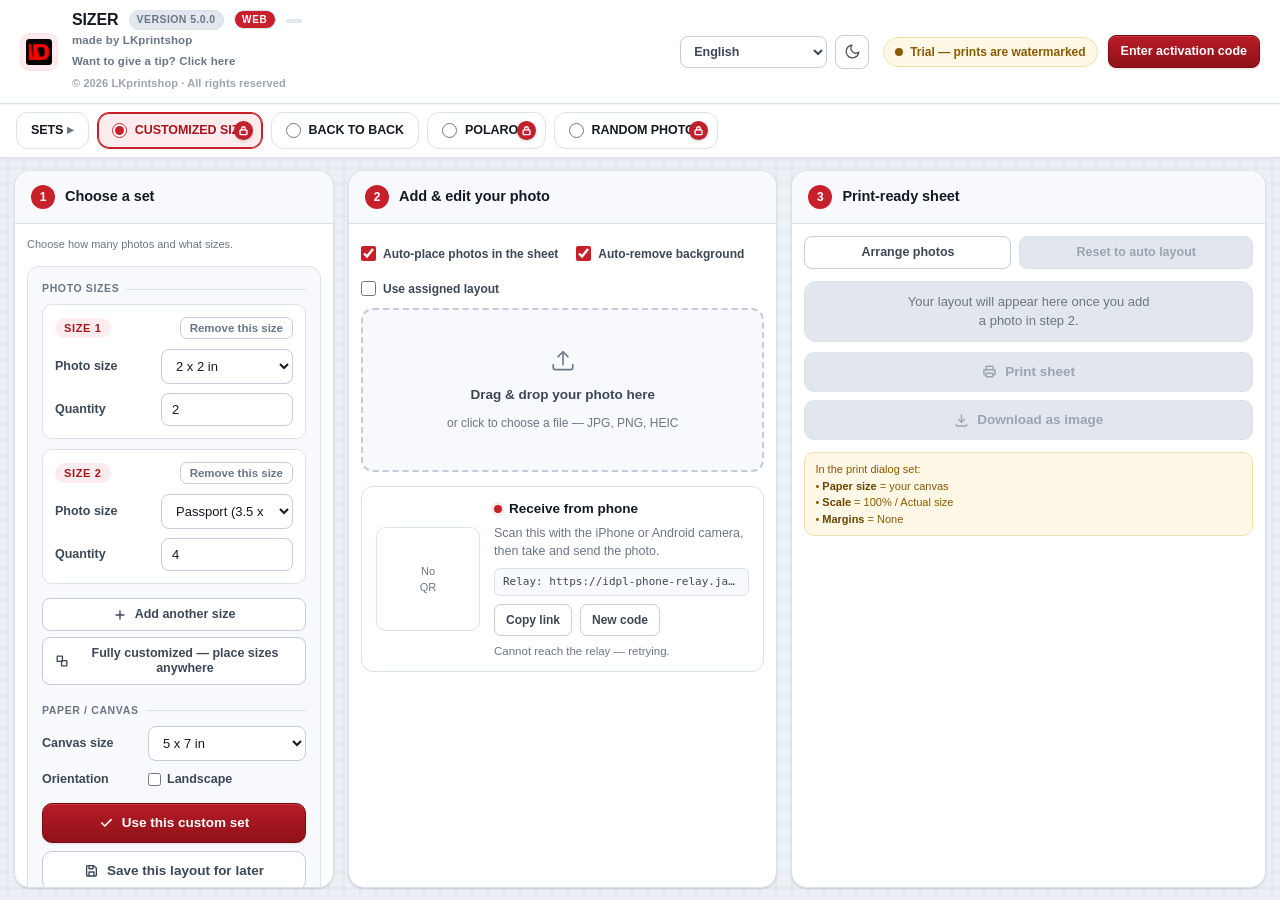
==== commit f1af6c4d: "Bump version to 5.0.0" ====
--- a/index.html
+++ b/index.html
@@ -2074,7 +2074,7 @@
   <div class="header-inner">
     <div class="logo-badge"><img src="[data-uri]" alt="Logo"></div>
     <div class="header-title">
-      <h1>SIZER <span class="build-tag">version 4.7.5</span> <span class="build-tag web-badge">Web</span> <span class="build-tag" id="codeTag" style="opacity:.85"></span></h1>
+      <h1>SIZER <span class="build-tag">version 5.0.0</span> <span class="build-tag web-badge">Web</span> <span class="build-tag" id="codeTag" style="opacity:.85"></span></h1>
       <p class="header-credit">made by LKprintshop</p>
       <p class="header-credit" id="donateToggle" style="cursor:pointer;">Want to give a tip? Click here <span id="donateInfo" style="display:none;color:var(--accent);font-weight:700;">09081123232 &mdash; Maya, GCash, Maribank, GoTyme</span></p>
       <p class="header-credit" style="font-size:11px;opacity:.65;margin-top:2px;">&copy; 2026 LKprintshop &middot; All rights reserved</p>
@@ -3938,7 +3938,7 @@
 
 
 /* ===== In-app update notice ===== */
-const APP_VERSION = '4.8.0';   // bump this on every release
+const APP_VERSION = '5.0.0';   // bump this on every release
 (function(){
   var base = '';
   try{ if(window.idpl && window.idpl.activationUrl) base = window.idpl.activationUrl; }catch(e){}
@@ -6230,6 +6230,8 @@
 
 function openFile(file){
   if(!file || !file.type.startsWith('image/')) return;
+  var autoPending = !!(window.__idplAutoRemoveBg || window.__idplAutoPlace);
+  if(autoPending) beginAutoFlow();
   const reader = new FileReader();
   reader.onload = e => {
     const loaded = new Image();
@@ -6238,13 +6240,19 @@
       // Phase 5 — a photo sent from the phone is cleaned and placed automatically.
       if(window.__idplAutoRemoveBg || window.__idplAutoPlace){
         const doRemove = window.__idplAutoRemoveBg;
-        const doPlace  = window.__idplAutoPlace;
         window.__idplAutoRemoveBg = false;
         window.__idplAutoPlace = false;
         setTimeout(function(){
-          if(doRemove){ try{ removeBackground(); }catch(e){} }
-          if(doPlace){ try{ if(typeof placeReceivedIntoSheet === 'function' && placeReceivedIntoSheet() > 0) scrollToPrintSheet(); }catch(e){} }
+          var work = Promise.resolve();
+          if(doRemove){ try{ work = removeBackground(); }catch(e){} }
+          // The caller's placement timer waits on this, so the photo is only
+          // tagged onto the sheet once the cut-out is ready, and the scroll to
+          // the sheet happens right after that single placement.
+          var after = function(){ finishAutoFlow(); };
+          Promise.resolve(work).then(after, after);
         }, 30);
+      } else {
+        finishAutoFlow();
       }
       // A brand-new photo replaces whatever was in "Frame the photo" and is not
       // in Saved photos yet - it joins the list only when the user presses
@@ -6253,8 +6261,10 @@
       activePersonId = null;
       try{ if(typeof renderSavedPeople === 'function') renderSavedPeople(); }catch(e){}
     };
+    loaded.onerror = function(){ finishAutoFlow(); };
     loaded.src = e.target.result;
   };
+  reader.onerror = function(){ finishAutoFlow(); };
   reader.readAsDataURL(file);
 }
 
@@ -6360,7 +6370,9 @@
     // Land every photo in Saved photos so the sheet can auto-fill, then place
     // them — the same as the receive-from-phone flow.
     imgs.forEach(f => stashPhoto(f));
-    setTimeout(function(){ try{ if(typeof placeReceivedIntoSheet === 'function' && placeReceivedIntoSheet() > 0) scrollToPrintSheet(); }catch(e){} }, 700);
+    setTimeout(function(){
+      whenReadyToPlace().then(placeAndShowSheet, placeAndShowSheet);
+    }, 700);
   } else if(imgs.length > 1){
     imgs.slice(1).forEach(f => stashPhoto(f));
   }
@@ -6369,14 +6381,17 @@
 // Read a file and add it to Saved photos without touching the editor.
 function stashPhoto(file, name){
   try{
+    stashStarted();
     const reader = new FileReader();
     reader.onload = ev => {
       const im = new Image();
-      im.onload = () => { try{ addPersonEntry(ev.target.result, im, name); }catch(e){} };
+      im.onload = () => { try{ addPersonEntry(ev.target.result, im, name); }catch(e){} finally { stashSettled(); } };
+      im.onerror = function(){ stashSettled(); };
       im.src = ev.target.result;
     };
+    reader.onerror = function(){ stashSettled(); };
     reader.readAsDataURL(file);
-  }catch(e){}
+  }catch(e){ stashSettled(); }
 }
 
 // Without this, Electron/Chromium navigates the whole window to a file dropped
@@ -6942,7 +6957,63 @@
   return c;
 }
 
-async function removeBackground(){
+// One background removal at a time, plus a promise the automatic place flow can
+// wait on — the sheet should only scroll into view once the cleaned photo is
+// ready and has been placed.
+let bgRemovePromise = null;
+function removeBackground(){
+  if(bgRemovePromise) return bgRemovePromise;
+  bgRemovePromise = removeBackgroundNow().then(
+    function(v){ bgRemovePromise = null; return v; },
+    function(e){ bgRemovePromise = null; throw e; }
+  );
+  return bgRemovePromise;
+}
+function whenBackgroundReady(){
+  return bgRemovePromise || Promise.resolve();
+}
+
+// The automatic drop flow spans image decoding, background removal, placing and
+// scrolling. This marker lets the later "place the stashed photos" timer wait
+// for the whole flow instead of jumping in while the photo is still decoding.
+let autoFlowPromise = null;
+let autoFlowDone = null;
+function beginAutoFlow(){
+  if(autoFlowPromise) return;
+  autoFlowPromise = new Promise(function(resolve){ autoFlowDone = resolve; });
+}
+function finishAutoFlow(){
+  var done = autoFlowDone; autoFlowDone = null;
+  autoFlowPromise = null;
+  if(done) done();
+}
+function whenAutoFlowDone(){
+  if(autoFlowPromise) return autoFlowPromise;
+  return whenBackgroundReady();
+}
+
+// Photos put into Saved photos load asynchronously. Count the ones still
+// decoding so an automatic placement can wait for them and tag every photo in
+// one go, instead of placing only the first one that happens to be ready.
+let pendingStash = 0;
+let stashWaiters = [];
+function stashStarted(){ pendingStash++; }
+function stashSettled(){
+  pendingStash = Math.max(0, pendingStash - 1);
+  if(pendingStash === 0){
+    var w = stashWaiters; stashWaiters = [];
+    w.forEach(function(f){ try{ f(); }catch(e){} });
+  }
+}
+function whenStashesReady(){
+  if(pendingStash <= 0) return Promise.resolve();
+  return new Promise(function(resolve){ stashWaiters.push(resolve); });
+}
+function whenReadyToPlace(){
+  return Promise.all([whenAutoFlowDone(), whenStashesReady()]);
+}
+
+async function removeBackgroundNow(){
   if(!bgSourceImg || !natW) return;
   // Always segment the ORIGINAL photo, never a version we already cut out or
   // colour-filled — otherwise a second pass eats into the subject.
@@ -6974,7 +7045,7 @@
     bgSay('Cutting out the background…');
     segMaskData = first.data;
     segSourceImg = segSrc;   // remember the uncut photo for re-cutting
-    applyCutOut(true);
+    await applyCutOut(true);
   }catch(err){
     bgFail('Background removal failed: ' + (err && err.message ? err.message : err));
     removeBgBtn.disabled = false;
@@ -7049,7 +7120,7 @@
 // Rebuild the cut-out from the cached mask. Cheap enough to run live while
 // the cleanup slider is being dragged.
 function applyCutOut(firstTime){
-  if(!segMaskData || !segSourceImg) return;
+  if(!segMaskData || !segSourceImg) return Promise.resolve(false);
   const w = segSourceImg.naturalWidth || segSourceImg.width;
   const h = segSourceImg.naturalHeight || segSourceImg.height;
   const maskC = refinedMaskCanvas(segSourceImg, w, h);
@@ -7074,33 +7145,39 @@
 
   const url = c.toDataURL('image/png');
   const cut = new Image();
-  cut.onload = () => {
-    img = cut;
-    // The cut-out is now what a background colour gets painted BEHIND.
-    // Without this, "Apply background colour" would composite the colour
-    // under the original opaque photo and the old background would come back.
-    bgSourceImg = cut;
-    natW = cut.naturalWidth; natH = cut.naturalHeight;
-    // the chosen background colour is a separate layer, so it survives a re-cut
-    syncCropBoxBackground();
-    cropImg.src = url;
-    renderPage();
-    // erasures are kept and re-subtracted from the fresh cut-out
-    setEraseBase(cut);
-    if(eraseCount) refreshErased(false);
-    if(firstTime){
-      pushHistory();
-      bgTune.style.display = 'block';
-      bgProgress.style.display = 'block';
-      bgProgress.textContent = 'Background removed. Still seeing patches? Drag "Background cleanup" to the right.';
+  // Resolve once the cut-out is decoded and painted, so an automatic flow can
+  // wait for the cleaned photo before placing it on the sheet.
+  return new Promise(function(resolve){
+    cut.onload = () => {
+      img = cut;
+      // The cut-out is now what a background colour gets painted BEHIND.
+      // Without this, "Apply background colour" would composite the colour
+      // under the original opaque photo and the old background would come back.
+      bgSourceImg = cut;
+      natW = cut.naturalWidth; natH = cut.naturalHeight;
+      // the chosen background colour is a separate layer, so it survives a re-cut
+      syncCropBoxBackground();
+      cropImg.src = url;
+      renderPage();
+      // erasures are kept and re-subtracted from the fresh cut-out
+      setEraseBase(cut);
+      if(eraseCount) refreshErased(false);
+      if(firstTime){
+        pushHistory();
+        bgTune.style.display = 'block';
+        bgProgress.style.display = 'block';
+        bgProgress.textContent = 'Background removed. Still seeing patches? Drag "Background cleanup" to the right.';
+        removeBgBtn.disabled = false;
+      }
+      resolve(true);
+    };
+    cut.onerror = () => {
+      bgFail('The cut-out image could not be read back.');
       removeBgBtn.disabled = false;
-    }
-  };
-  cut.onerror = () => {
-    bgFail('The cut-out image could not be read back.');
-    removeBgBtn.disabled = false;
-  };
-  cut.src = url;
+      resolve(false);
+    };
+    cut.src = url;
+  });
 }
 
 // Build the final mask: model output -> curve -> despeckle -> guided refine
@@ -10077,6 +10154,13 @@
 // the photo from the phone to this page over the internet, paired by a short
 // code shown in the QR. No LAN, no account.
 
+// Auto-place the received photo, then bring the finished sheet into view.
+function placeAndShowSheet(){
+  try{
+    if(typeof placeReceivedIntoSheet === 'function' && placeReceivedIntoSheet() > 0) scrollToPrintSheet();
+  }catch(e){}
+}
+
 // Smooth-scroll to the print-ready sheet after an automatic placement, so the
 // operator sees the result without hunting for it.
 function scrollToPrintSheet(){
@@ -10096,6 +10180,14 @@
     if(y < 0) y = 0;
     try{ window.scrollTo({top:y, behavior:'smooth'}); }
     catch(e){ window.scrollTo(0, y); }
+    // Chromium skips animated scrolling while the window is not visible. Check
+    // shortly after and jump straight there, so the sheet is always shown.
+    setTimeout(function(){
+      try{
+        var cur = window.pageYOffset || document.documentElement.scrollTop || 0;
+        if(Math.abs(cur - y) > 4) window.scrollTo(0, y);
+      }catch(e){}
+    }, 450);
   }catch(e){}
 }
 
@@ -10238,7 +10330,9 @@
   var placeTimer = null;
   function schedulePlace(){
     if(placeTimer) clearTimeout(placeTimer);
-    placeTimer = setTimeout(function(){ try{ if(placeReceivedIntoSheet() > 0) scrollToPrintSheet(); }catch(e){} }, 700);
+    placeTimer = setTimeout(function(){
+      whenReadyToPlace().then(placeAndShowSheet, placeAndShowSheet);
+    }, 700);
   }
 
   function ingest(photo){
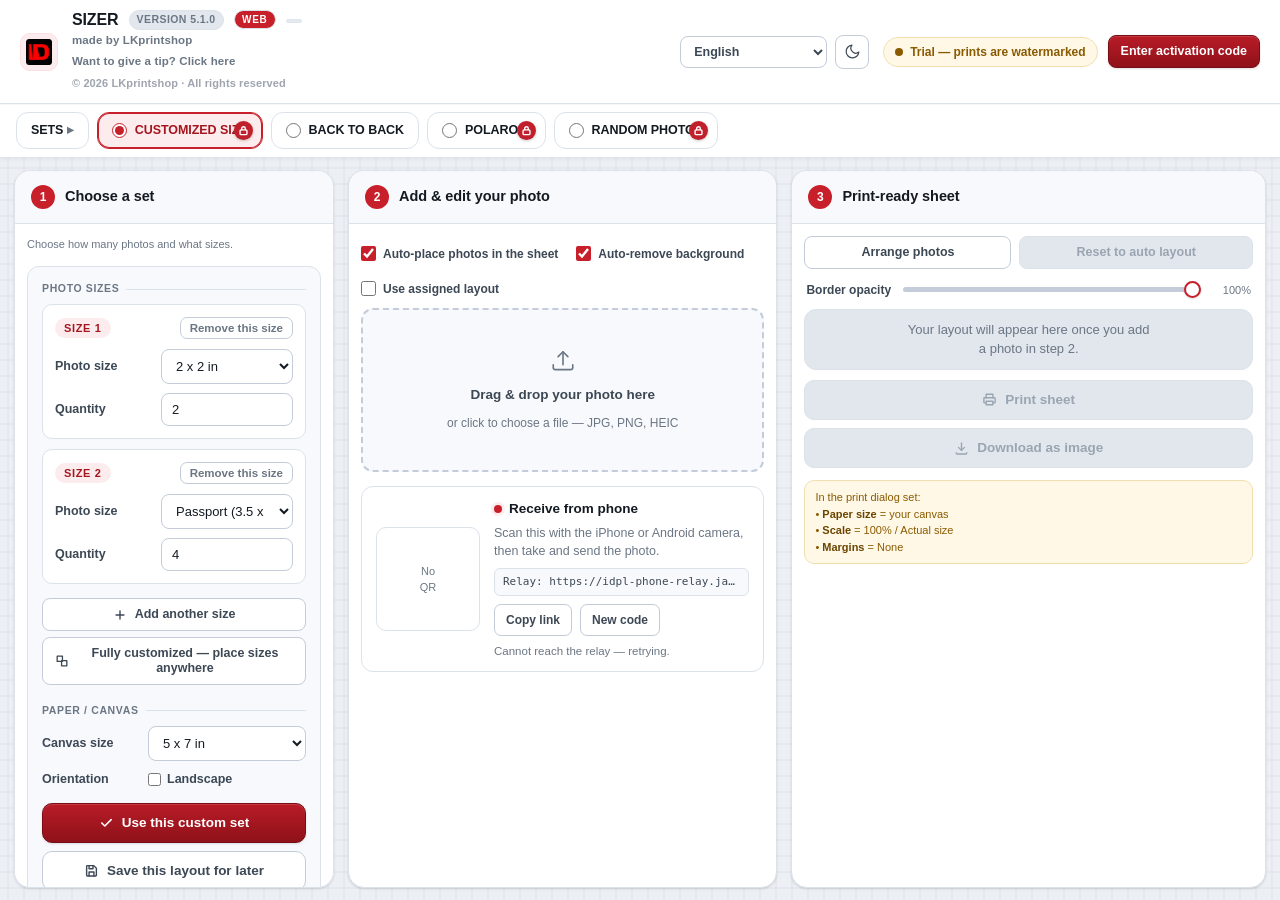
==== commit 8cdee12b: "Add saved-photo clear and X removal, border opacity slider; bump 5.1.0" ====
--- a/index.html
+++ b/index.html
@@ -2074,7 +2074,7 @@
   <div class="header-inner">
     <div class="logo-badge"><img src="[data-uri]" alt="Logo"></div>
     <div class="header-title">
-      <h1>SIZER <span class="build-tag">version 5.0.0</span> <span class="build-tag web-badge">Web</span> <span class="build-tag" id="codeTag" style="opacity:.85"></span></h1>
+      <h1>SIZER <span class="build-tag">version 5.1.0</span> <span class="build-tag web-badge">Web</span> <span class="build-tag" id="codeTag" style="opacity:.85"></span></h1>
       <p class="header-credit">made by LKprintshop</p>
       <p class="header-credit" id="donateToggle" style="cursor:pointer;">Want to give a tip? Click here <span id="donateInfo" style="display:none;color:var(--accent);font-weight:700;">09081123232 &mdash; Maya, GCash, Maribank, GoTyme</span></p>
       <p class="header-credit" style="font-size:11px;opacity:.65;margin-top:2px;">&copy; 2026 LKprintshop &middot; All rights reserved</p>
@@ -2692,6 +2692,7 @@
             <h3 class="group-title">
               <svg width="15" height="15" viewBox="0 0 16 16" fill="none" stroke="currentColor" stroke-width="1.5" stroke-linecap="round" stroke-linejoin="round" style="color:var(--accent)"><circle cx="8" cy="5" r="3"/><path d="M2.5 14.2a5.5 5.5 0 0 1 11 0"/></svg>
               <span>Saved photos</span>
+              <button type="button" class="btn-secondary btn-small" id="savedPeopleClearBtn" title="Clear all saved photos and empty the sheet" style="margin-left:auto;padding:3px 10px;font-size:11px;text-transform:none;letter-spacing:0;" disabled>Clear</button>
             </h3>
             <div id="savedPeopleGallery" style="display:grid;grid-template-columns:repeat(3,1fr);gap:8px;margin-top:12px;"></div>
             <p class="group-note" id="savedPeopleEmpty" style="margin-top:8px;">No saved photos yet.</p>
@@ -2782,6 +2783,12 @@
             <button type="button" id="arrangeRedo" disabled title="Redo (Ctrl+Y)" aria-label="Redo">&#8631;</button>
           </div>
           <div class="arrange-status" id="arrangeStatus"></div>
+        </div>
+
+        <div class="border-op-row" id="borderOpRow" style="display:flex;align-items:center;gap:10px;margin:0 2px 10px;">
+          <label for="borderOpacity" style="font-size:12px;font-weight:600;color:var(--ink-2);white-space:nowrap;">Border opacity</label>
+          <input type="range" id="borderOpacity" min="0" max="100" value="100" style="flex:1;min-width:0;">
+          <span id="borderOpacityVal" style="font-size:11px;color:var(--muted);min-width:38px;text-align:right;">100%</span>
         </div>
 
         <div id="previewWrap">
@@ -3938,7 +3945,7 @@
 
 
 /* ===== In-app update notice ===== */
-const APP_VERSION = '5.0.0';   // bump this on every release
+const APP_VERSION = '5.1.0';   // bump this on every release
 (function(){
   var base = '';
   try{ if(window.idpl && window.idpl.activationUrl) base = window.idpl.activationUrl; }catch(e){}
@@ -4852,7 +4859,7 @@
       }catch(e){}
     }
     ctx.save();
-    ctx.strokeStyle = 'rgba(0,0,0,.22)'; ctx.lineWidth = 1;
+    ctx.strokeStyle = 'rgba(0,0,0,' + (0.22 * borderAlpha()).toFixed(3) + ')'; ctx.lineWidth = 1;
     if(!__hideGuides) ctx.strokeRect(x + 0.5, y + 0.5, ww - 1, hh - 1);
     ctx.restore();
   };
@@ -7826,7 +7833,7 @@
 
 function drawGridLines(x, y, cellW, cellH, cols, rows){
   if(__hideGuides) return;
-  ctx.strokeStyle = '#bbbbbb';
+  ctx.strokeStyle = greyStroke(187,187,187);
   ctx.lineWidth = 1;
   for(let c=0;c<=cols;c++){
     ctx.beginPath();
@@ -7846,6 +7853,29 @@
 let SHEET_GAP_IN = 0;    // photos always touch — one shared cut (Connected removed)
 // When true, cut/guide lines are skipped so the printed/downloaded sheet is clean.
 let __hideGuides = false;
+
+// Grey outlines around photos and empty cells. 1 = fully visible; the slider
+// above the sheet fades them (0 hides the borders completely, even in print).
+let borderOpacity = 1;
+function borderAlpha(){ return (borderOpacity >= 0 && borderOpacity <= 1) ? borderOpacity : 1; }
+function greyStroke(r, g, b){ return 'rgba(' + r + ',' + g + ',' + b + ',' + borderAlpha().toFixed(3) + ')'; }
+(function initBorderOpacity(){
+  const el = document.getElementById('borderOpacity');
+  const out = document.getElementById('borderOpacityVal');
+  if(!el) return;
+  let saved = NaN;
+  try{ saved = parseInt(localStorage.getItem('idpl_border_opacity'), 10); }catch(e){}
+  if(!isNaN(saved)){ saved = Math.max(0, Math.min(100, saved)); el.value = String(saved); }
+  borderOpacity = Math.max(0, Math.min(100, parseInt(el.value, 10) || 0)) / 100;
+  if(out) out.textContent = el.value + '%';
+  el.addEventListener('input', function(){
+    const v = Math.max(0, Math.min(100, parseInt(el.value, 10) || 0));
+    borderOpacity = v / 100;
+    if(out) out.textContent = v + '%';
+    try{ localStorage.setItem('idpl_border_opacity', String(v)); }catch(e){}
+    if(typeof renderPage === 'function'){ try{ renderPage(); }catch(e){} }
+  });
+})();
 
 // ---------- ID name tag ----------
 let NAMETAG_BAND_RATIO = 0.16; // white bar height, as a share of the photo height
@@ -7881,7 +7911,7 @@
   try{
     ctx.save();
     ctx.fillStyle = '#fbfcfe'; ctx.fillRect(dx, dy, w, h);
-    ctx.strokeStyle = '#c3ccd8'; ctx.lineWidth = Math.max(1, Math.round(w*0.006));
+    ctx.strokeStyle = greyStroke(195,204,216); ctx.lineWidth = Math.max(1, Math.round(w*0.006));
     ctx.setLineDash([Math.max(4, w*0.045), Math.max(3, w*0.03)]);
     ctx.strokeRect(dx + ctx.lineWidth, dy + ctx.lineWidth, w - ctx.lineWidth*2, h - ctx.lineWidth*2);
     ctx.restore();
@@ -8247,12 +8277,67 @@
 const savedPeopleGallery = document.getElementById('savedPeopleGallery');
 const savedPeopleEmpty = document.getElementById('savedPeopleEmpty');
 const savedPeopleActive = document.getElementById('savedPeopleActive');
+const savedPeopleClearBtn = document.getElementById('savedPeopleClearBtn');
 
 function personById(id){ return savedPeople.find(x => x.id === id) || null; }
+
+// Put the sheet back to empty without touching the editor: no live fill, no
+// per-cell photos, no tags.
+function clearSheetContent(){
+  if(typeof fillAllCells !== 'undefined') fillAllCells = false;
+  try{ if(typeof slotPhotos !== 'undefined' && slotPhotos) slotPhotos.clear(); }catch(e){}
+  try{ if(typeof taggedSlots !== 'undefined' && taggedSlots) taggedSlots.clear(); }catch(e){}
+  if(arranged) arranged.forEach(function(p){ p.tagged = false; p.tagName = ''; });
+  if(typeof renderPage === 'function'){ try{ renderPage(); }catch(e){} }
+  try{ syncNameTagControls(); }catch(e){}
+}
+
+// The × on one saved photo: drop it from the list AND take its photo off the
+// sheet (cells assigned to it, or the live fill if it is the one being edited).
+function removeSavedPerson(pn){
+  if(!pn) return;
+  savedPeople = savedPeople.filter(function(x){ return x.id !== pn.id; });
+  if(selectedPersonId === pn.id) selectedPersonId = null;
+  try{
+    if(typeof slotPhotos !== 'undefined' && slotPhotos && slotPhotos.size){
+      Array.from(slotPhotos.keys()).forEach(function(k){
+        var v = slotPhotos.get(k);
+        if(v === pn.img || (v && v.__idplPersonId === pn.id)) slotPhotos.delete(k);
+      });
+    }
+  }catch(e){}
+  // If the removed photo is the one currently open and filling every cell,
+  // stop it from painting the sheet.
+  var isLive = (activePersonId === pn.id) ||
+               (typeof img !== 'undefined' && img && img.__idplPersonId === pn.id);
+  if(isLive){
+    if(activePersonId === pn.id) activePersonId = null;
+    if(fillAllCells) fillAllCells = false;
+  }
+  renderSavedPeople();
+  if(typeof renderPage === 'function'){ try{ renderPage(); }catch(e){} }
+  try{ syncNameTagControls(); }catch(e){}
+}
+
+// Clear all saved photos and empty the whole sheet.
+function clearSavedPeople(){
+  savedPeople = [];
+  selectedPersonId = null;
+  activePersonId = null;
+  clearSheetContent();
+  renderSavedPeople();
+}
+if(savedPeopleClearBtn){
+  savedPeopleClearBtn.addEventListener('click', function(){
+    if(!savedPeople.length) return;
+    clearSavedPeople();
+  });
+}
 
 // Add a photo to the list and mark it as the one being edited.
 function addPersonEntry(dataURL, imgObj, name){
   const entry = { id: 'p' + (++personSeq), dataURL: dataURL, img: imgObj, source: dataURL, name: (name || '').toString().slice(0, 48), placedInSheet: false };
+  try{ imgObj.__idplPersonId = entry.id; }catch(e){}
   savedPeople.push(entry);
   activePersonId = entry.id;
   renderSavedPeople();
@@ -8263,6 +8348,7 @@
 function loadPersonIntoEditor(pn){
   if(!pn || !pn.source) return;
   const im = new Image();
+  try{ im.__idplPersonId = pn.id; }catch(e){}
   im.onload = () => {
     activePersonId = pn.id;
     applyLoadedImage(im, pn.source);
@@ -8301,15 +8387,16 @@
     t.draggable = true;
     const im = document.createElement('img'); im.src = pn.dataURL;
     im.style.cssText = 'width:100%;height:100%;object-fit:cover;display:block;pointer-events:none;';
-    const del = document.createElement('button'); del.textContent = '\u00d7'; del.title = 'Delete';
+    const del = document.createElement('button'); del.textContent = '\u00d7'; del.title = 'Remove this photo from Saved photos and the sheet';
     del.style.cssText = 'position:absolute;top:2px;right:2px;width:18px;height:18px;border:none;border-radius:50%;background:rgba(20,26,33,.6);color:#fff;font-size:13px;line-height:18px;cursor:pointer;padding:0;';
-    del.addEventListener('click', ev => { ev.stopPropagation(); savedPeople = savedPeople.filter(x => x.id !== pn.id); if(selectedPersonId === pn.id) selectedPersonId = null; renderSavedPeople(); });
+    del.addEventListener('click', ev => { ev.stopPropagation(); removeSavedPerson(pn); });
     t.addEventListener('click', () => { selectedPersonId = pn.id; loadPersonIntoEditor(pn); });
     t.addEventListener('dragstart', ev => { if(ev.dataTransfer) ev.dataTransfer.setData('text/plain', 'person:' + pn.id); });
     t.appendChild(im); t.appendChild(del);
     savedPeopleGallery.appendChild(t);
   });
   if(savedPeopleEmpty) savedPeopleEmpty.style.display = savedPeople.length ? 'none' : 'block';
+  if(savedPeopleClearBtn) savedPeopleClearBtn.disabled = !savedPeople.length;
   if(savedPeopleActive){
     const act = personById(activePersonId);
     savedPeopleActive.style.display = act ? 'block' : 'none';
@@ -8326,7 +8413,7 @@
   const im = new Image();
   im.onload = () => {
     const cur = personById(activePersonId);
-    if(cur){ cur.dataURL = url; cur.img = im; cur.source = url; }
+    if(cur){ cur.dataURL = url; cur.img = im; cur.source = url; try{ im.__idplPersonId = cur.id; }catch(e){} }
     else { addPersonEntry(url, im); }
     renderSavedPeople();
   };
@@ -8910,7 +8997,7 @@
 
   if(p.tagged) drawNameTag(lx, ly, w, h, p.tagName);
 
-  ctx.strokeStyle = '#bbbbbb';
+  ctx.strokeStyle = greyStroke(187,187,187);
   ctx.lineWidth = 1;
   ctx.strokeRect(lx, ly, w, h);
   ctx.restore();
@@ -9058,7 +9145,7 @@
   if(SHEET_GAP_IN > 0){
     // Spaced: draw a cut box around each photo instead of a shared grid.
     if(!__hideGuides){
-      ctx.strokeStyle = '#bbbbbb'; ctx.lineWidth = 1;
+      ctx.strokeStyle = greyStroke(187,187,187); ctx.lineWidth = 1;
       let n2 = 0;
       for(let r = 0; r < section.rows; r++){
         for(let c = 0; c < section.cols; c++){
@@ -10236,6 +10323,9 @@
       // removal finishes.
       var pn = pending[0];
       fillAllCells = true;
+      // The editor decodes the same file into its own Image; mark it so the
+      // saved photo's X can take this live fill off the sheet later.
+      try{ if(typeof img !== 'undefined' && img) img.__idplPersonId = pn.id; }catch(e){}
       slotPhotos.clear();
       for(var e = 0; e < photoSlots.length; e++) tagPlacedSlot(photoSlots[e].i, pn.name || '');
       pn.placedInSheet = true;
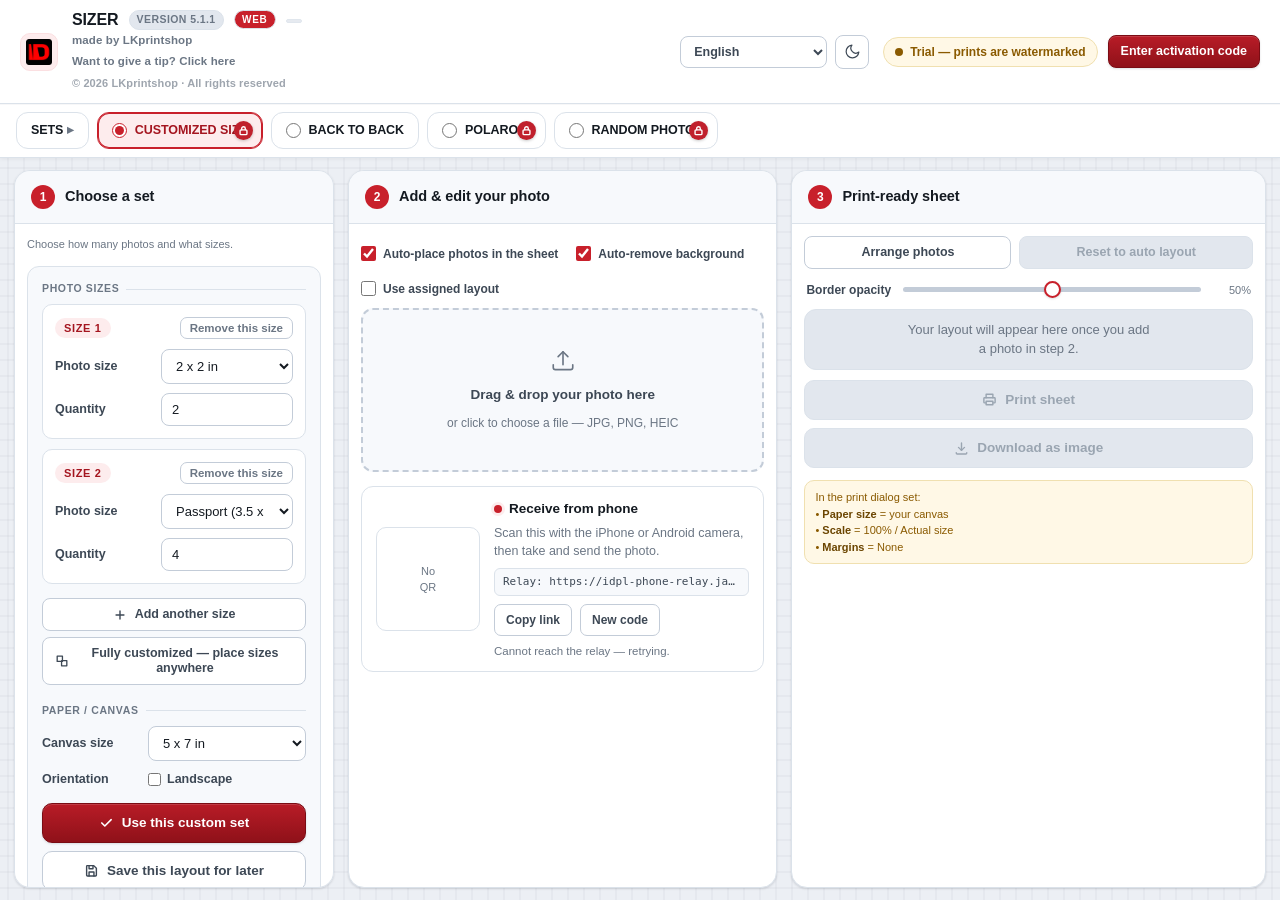
==== commit 4792d3c9: "Start border opacity slider at 50%; bump 5.1.1" ====
--- a/index.html
+++ b/index.html
@@ -2074,7 +2074,7 @@
   <div class="header-inner">
     <div class="logo-badge"><img src="[data-uri]" alt="Logo"></div>
     <div class="header-title">
-      <h1>SIZER <span class="build-tag">version 5.1.0</span> <span class="build-tag web-badge">Web</span> <span class="build-tag" id="codeTag" style="opacity:.85"></span></h1>
+      <h1>SIZER <span class="build-tag">version 5.1.1</span> <span class="build-tag web-badge">Web</span> <span class="build-tag" id="codeTag" style="opacity:.85"></span></h1>
       <p class="header-credit">made by LKprintshop</p>
       <p class="header-credit" id="donateToggle" style="cursor:pointer;">Want to give a tip? Click here <span id="donateInfo" style="display:none;color:var(--accent);font-weight:700;">09081123232 &mdash; Maya, GCash, Maribank, GoTyme</span></p>
       <p class="header-credit" style="font-size:11px;opacity:.65;margin-top:2px;">&copy; 2026 LKprintshop &middot; All rights reserved</p>
@@ -2787,8 +2787,8 @@
 
         <div class="border-op-row" id="borderOpRow" style="display:flex;align-items:center;gap:10px;margin:0 2px 10px;">
           <label for="borderOpacity" style="font-size:12px;font-weight:600;color:var(--ink-2);white-space:nowrap;">Border opacity</label>
-          <input type="range" id="borderOpacity" min="0" max="100" value="100" style="flex:1;min-width:0;">
-          <span id="borderOpacityVal" style="font-size:11px;color:var(--muted);min-width:38px;text-align:right;">100%</span>
+          <input type="range" id="borderOpacity" min="0" max="100" value="50" style="flex:1;min-width:0;">
+          <span id="borderOpacityVal" style="font-size:11px;color:var(--muted);min-width:38px;text-align:right;">50%</span>
         </div>
 
         <div id="previewWrap">
@@ -3945,7 +3945,7 @@
 
 
 /* ===== In-app update notice ===== */
-const APP_VERSION = '5.1.0';   // bump this on every release
+const APP_VERSION = '5.1.1';   // bump this on every release
 (function(){
   var base = '';
   try{ if(window.idpl && window.idpl.activationUrl) base = window.idpl.activationUrl; }catch(e){}
@@ -7854,9 +7854,9 @@
 // When true, cut/guide lines are skipped so the printed/downloaded sheet is clean.
 let __hideGuides = false;
 
-// Grey outlines around photos and empty cells. 1 = fully visible; the slider
-// above the sheet fades them (0 hides the borders completely, even in print).
-let borderOpacity = 1;
+// Grey outlines around photos and empty cells. The slider starts in the
+// middle (50%) so borders can be made lighter or darker; 0 hides them.
+let borderOpacity = 0.5;
 function borderAlpha(){ return (borderOpacity >= 0 && borderOpacity <= 1) ? borderOpacity : 1; }
 function greyStroke(r, g, b){ return 'rgba(' + r + ',' + g + ',' + b + ',' + borderAlpha().toFixed(3) + ')'; }
 (function initBorderOpacity(){
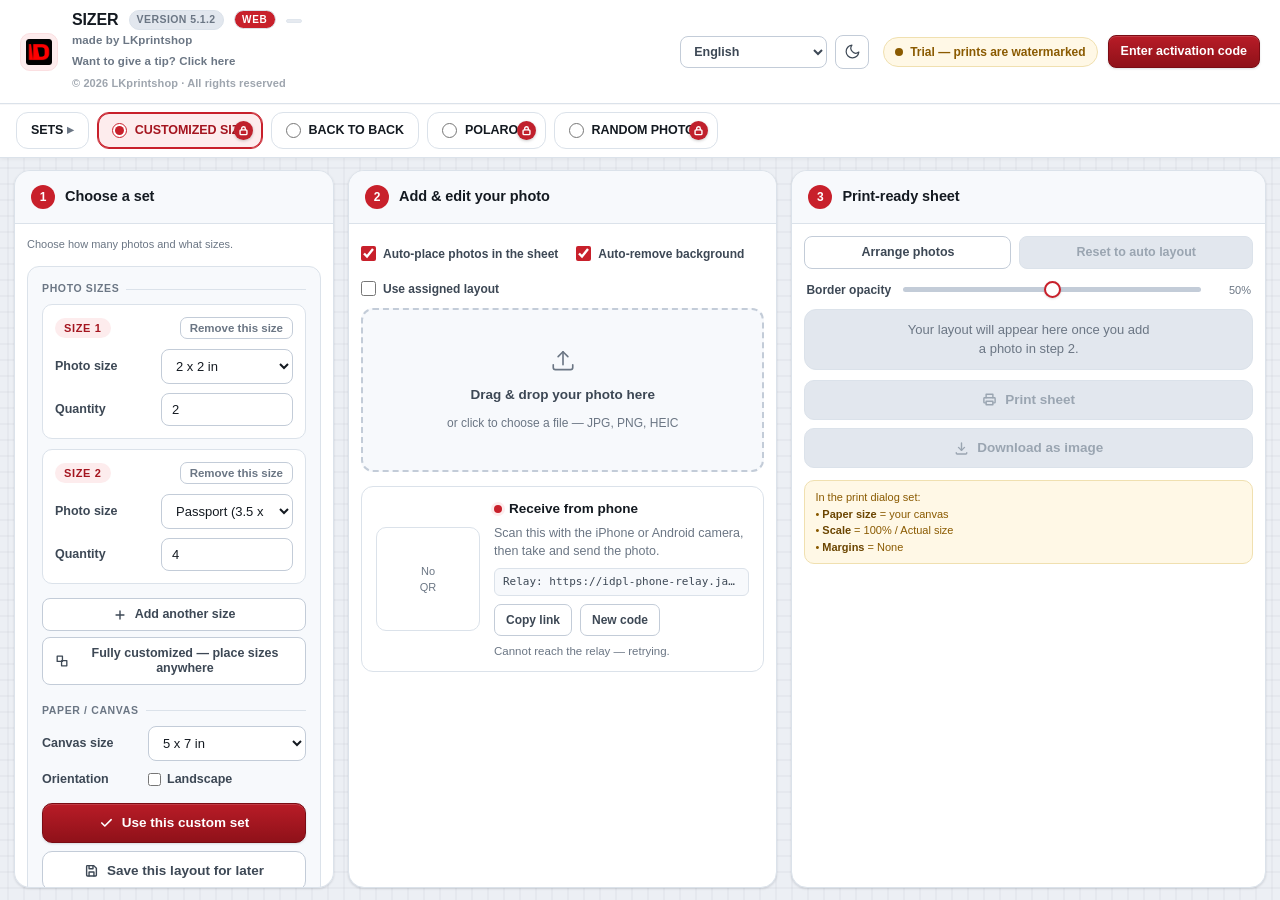
==== commit dfff4e83: "Center border slider and darken toward the right; bump 5.1.2" ====
--- a/index.html
+++ b/index.html
@@ -2074,7 +2074,7 @@
   <div class="header-inner">
     <div class="logo-badge"><img src="[data-uri]" alt="Logo"></div>
     <div class="header-title">
-      <h1>SIZER <span class="build-tag">version 5.1.1</span> <span class="build-tag web-badge">Web</span> <span class="build-tag" id="codeTag" style="opacity:.85"></span></h1>
+      <h1>SIZER <span class="build-tag">version 5.1.2</span> <span class="build-tag web-badge">Web</span> <span class="build-tag" id="codeTag" style="opacity:.85"></span></h1>
       <p class="header-credit">made by LKprintshop</p>
       <p class="header-credit" id="donateToggle" style="cursor:pointer;">Want to give a tip? Click here <span id="donateInfo" style="display:none;color:var(--accent);font-weight:700;">09081123232 &mdash; Maya, GCash, Maribank, GoTyme</span></p>
       <p class="header-credit" style="font-size:11px;opacity:.65;margin-top:2px;">&copy; 2026 LKprintshop &middot; All rights reserved</p>
@@ -3945,7 +3945,7 @@
 
 
 /* ===== In-app update notice ===== */
-const APP_VERSION = '5.1.1';   // bump this on every release
+const APP_VERSION = '5.1.2';   // bump this on every release
 (function(){
   var base = '';
   try{ if(window.idpl && window.idpl.activationUrl) base = window.idpl.activationUrl; }catch(e){}
@@ -4859,7 +4859,7 @@
       }catch(e){}
     }
     ctx.save();
-    ctx.strokeStyle = 'rgba(0,0,0,' + (0.22 * borderAlpha()).toFixed(3) + ')'; ctx.lineWidth = 1;
+    ctx.strokeStyle = 'rgba(0,0,0,' + borderBlackAlpha().toFixed(3) + ')'; ctx.lineWidth = 1;
     if(!__hideGuides) ctx.strokeRect(x + 0.5, y + 0.5, ww - 1, hh - 1);
     ctx.restore();
   };
@@ -7857,14 +7857,40 @@
 // Grey outlines around photos and empty cells. The slider starts in the
 // middle (50%) so borders can be made lighter or darker; 0 hides them.
 let borderOpacity = 0.5;
-function borderAlpha(){ return (borderOpacity >= 0 && borderOpacity <= 1) ? borderOpacity : 1; }
-function greyStroke(r, g, b){ return 'rgba(' + r + ',' + g + ',' + b + ',' + borderAlpha().toFixed(3) + ')'; }
+// 0 -> no border; 50% -> the normal grey border; 100% -> a darker border.
+function borderAlpha(){
+  const v = (borderOpacity >= 0 && borderOpacity <= 1) ? borderOpacity : 0.5;
+  return v <= 0.5 ? v * 2 : 1;
+}
+function borderDarkT(){
+  const v = (borderOpacity >= 0 && borderOpacity <= 1) ? borderOpacity : 0.5;
+  return v <= 0.5 ? 0 : (v - 0.5) / 0.5;
+}
+function greyStroke(r, g, b){
+  const k = 1 - 0.68 * borderDarkT();
+  return 'rgba(' + Math.round(r*k) + ',' + Math.round(g*k) + ',' + Math.round(b*k) + ',' + borderAlpha().toFixed(3) + ')';
+}
+function borderBlackAlpha(){
+  const v = (borderOpacity >= 0 && borderOpacity <= 1) ? borderOpacity : 0.5;
+  return v <= 0.5 ? 0.22 * (v * 2) : 0.22 + (0.86 - 0.22) * ((v - 0.5) / 0.5);
+}
 (function initBorderOpacity(){
   const el = document.getElementById('borderOpacity');
   const out = document.getElementById('borderOpacityVal');
   if(!el) return;
   let saved = NaN;
-  try{ saved = parseInt(localStorage.getItem('idpl_border_opacity'), 10); }catch(e){}
+  try{
+    saved = parseInt(localStorage.getItem('idpl_border_opacity_v2'), 10);
+    if(isNaN(saved)){
+      // First run with the centered default: ignore any value saved by older
+      // builds so the knob always starts in the middle.
+      saved = 50;
+      try{
+        localStorage.setItem('idpl_border_opacity_v2', '50');
+        localStorage.removeItem('idpl_border_opacity');
+      }catch(e){}
+    }
+  }catch(e){}
   if(!isNaN(saved)){ saved = Math.max(0, Math.min(100, saved)); el.value = String(saved); }
   borderOpacity = Math.max(0, Math.min(100, parseInt(el.value, 10) || 0)) / 100;
   if(out) out.textContent = el.value + '%';
@@ -7872,7 +7898,7 @@
     const v = Math.max(0, Math.min(100, parseInt(el.value, 10) || 0));
     borderOpacity = v / 100;
     if(out) out.textContent = v + '%';
-    try{ localStorage.setItem('idpl_border_opacity', String(v)); }catch(e){}
+    try{ localStorage.setItem('idpl_border_opacity_v2', String(v)); }catch(e){}
     if(typeof renderPage === 'function'){ try{ renderPage(); }catch(e){} }
   });
 })();
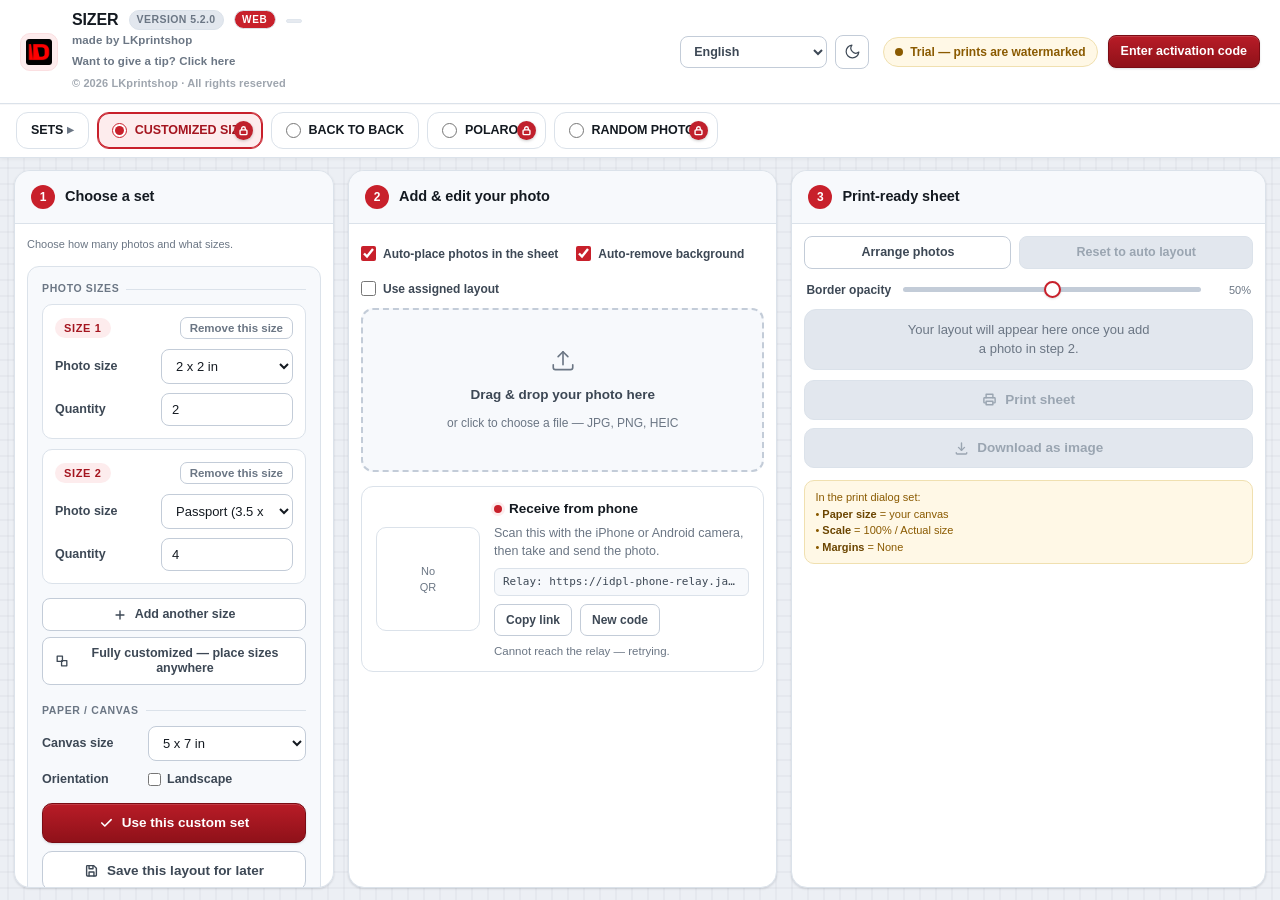
==== commit 9e266000: "Click the rotate knob to turn photos 90 degrees; bump 5.2.0" ====
--- a/index.html
+++ b/index.html
@@ -2074,7 +2074,7 @@
   <div class="header-inner">
     <div class="logo-badge"><img src="[data-uri]" alt="Logo"></div>
     <div class="header-title">
-      <h1>SIZER <span class="build-tag">version 5.1.2</span> <span class="build-tag web-badge">Web</span> <span class="build-tag" id="codeTag" style="opacity:.85"></span></h1>
+      <h1>SIZER <span class="build-tag">version 5.2.0</span> <span class="build-tag web-badge">Web</span> <span class="build-tag" id="codeTag" style="opacity:.85"></span></h1>
       <p class="header-credit">made by LKprintshop</p>
       <p class="header-credit" id="donateToggle" style="cursor:pointer;">Want to give a tip? Click here <span id="donateInfo" style="display:none;color:var(--accent);font-weight:700;">09081123232 &mdash; Maya, GCash, Maribank, GoTyme</span></p>
       <p class="header-credit" style="font-size:11px;opacity:.65;margin-top:2px;">&copy; 2026 LKprintshop &middot; All rights reserved</p>
@@ -2241,7 +2241,7 @@
             <svg width="14" height="14" viewBox="0 0 16 16" fill="none" stroke="currentColor" stroke-width="1.6" stroke-linecap="round"><path d="M8 3.5v9M3.5 8h9"/></svg>
             Add this size
           </button>
-          <p class="hint" style="margin:6px 0 0;">Each size lands in free space. Drag it anywhere, then grab the round handle at its corner to rotate \u2014 it snaps to straight angles (hold Alt/Option to rotate freely).</p>
+          <p class="hint" style="margin:6px 0 0;">Each size lands in free space. Drag it anywhere. Click the round handle at its corner to turn it 90\u00b0 (Shift+click turns the other way), or drag the handle to rotate \u2014 it snaps to straight angles (hold Alt/Option to rotate freely).</p>
         </div>
 
         <h3 class="custom-section-label" style="margin-top:18px;" data-i18n="paperCanvas">Paper / canvas</h3>
@@ -3945,7 +3945,7 @@
 
 
 /* ===== In-app update notice ===== */
-const APP_VERSION = '5.1.2';   // bump this on every release
+const APP_VERSION = '5.2.0';   // bump this on every release
 (function(){
   var base = '';
   try{ if(window.idpl && window.idpl.activationUrl) base = window.idpl.activationUrl; }catch(e){}
@@ -8777,6 +8777,7 @@
     selection.clear(); selection.add(rotIdx);
     dragState = {
       rotate: true, index: rotIdx, moved: false,
+      downX: e.clientX, downY: e.clientY,
       cx: p.x + p.w/2, cy: p.y + p.h/2,
       lastAngle: Math.atan2(pt.y - (p.y + p.h/2), pt.x - (p.x + p.w/2)),
       startRot: p.rot || 0
@@ -8825,6 +8826,12 @@
   if(dragState.rotate){
     const p = arranged[dragState.index];
     if(!p){ dragState = null; return; }
+    // Ignore tiny pointer jitter so a click on the knob stays a click.
+    if(!dragState.moved){
+      const mx = e.clientX - (dragState.downX == null ? e.clientX : dragState.downX);
+      const my = e.clientY - (dragState.downY == null ? e.clientY : dragState.downY);
+      if(Math.hypot(mx, my) < 3) return;
+    }
     const ang = Math.atan2(pt.y - dragState.cy, pt.x - dragState.cx);
     let delta = (ang - dragState.lastAngle) * 180 / Math.PI;
     if(delta > 180) delta -= 360;
@@ -8875,6 +8882,21 @@
 
 window.addEventListener('mouseup', e => {
   if(!dragState) return;
+  // A plain click on the round knob turns the photo a quarter turn; dragging
+  // it still rotates to any angle. Shift+click turns the other way.
+  if(dragState.rotate && !dragState.moved){
+    const p = arranged && arranged[dragState.index];
+    if(p){
+      const step = e.shiftKey ? -90 : 90;
+      p.rot = ((((p.rot || 0) + step) % 360) + 360) % 360;
+      clampToSheet([p]);
+      syncArrangeStatus();
+      renderPage();
+      pushArrangeHistory();
+    }
+    dragState = null;
+    return;
+  }
   // a plain ctrl+click with no movement toggles membership
   if(!dragState.moved && dragState.ctrl && dragState.wasSelected && selection.size > 1){
     selection.delete(dragState.hit); // ctrl+click an already-selected photo removes it
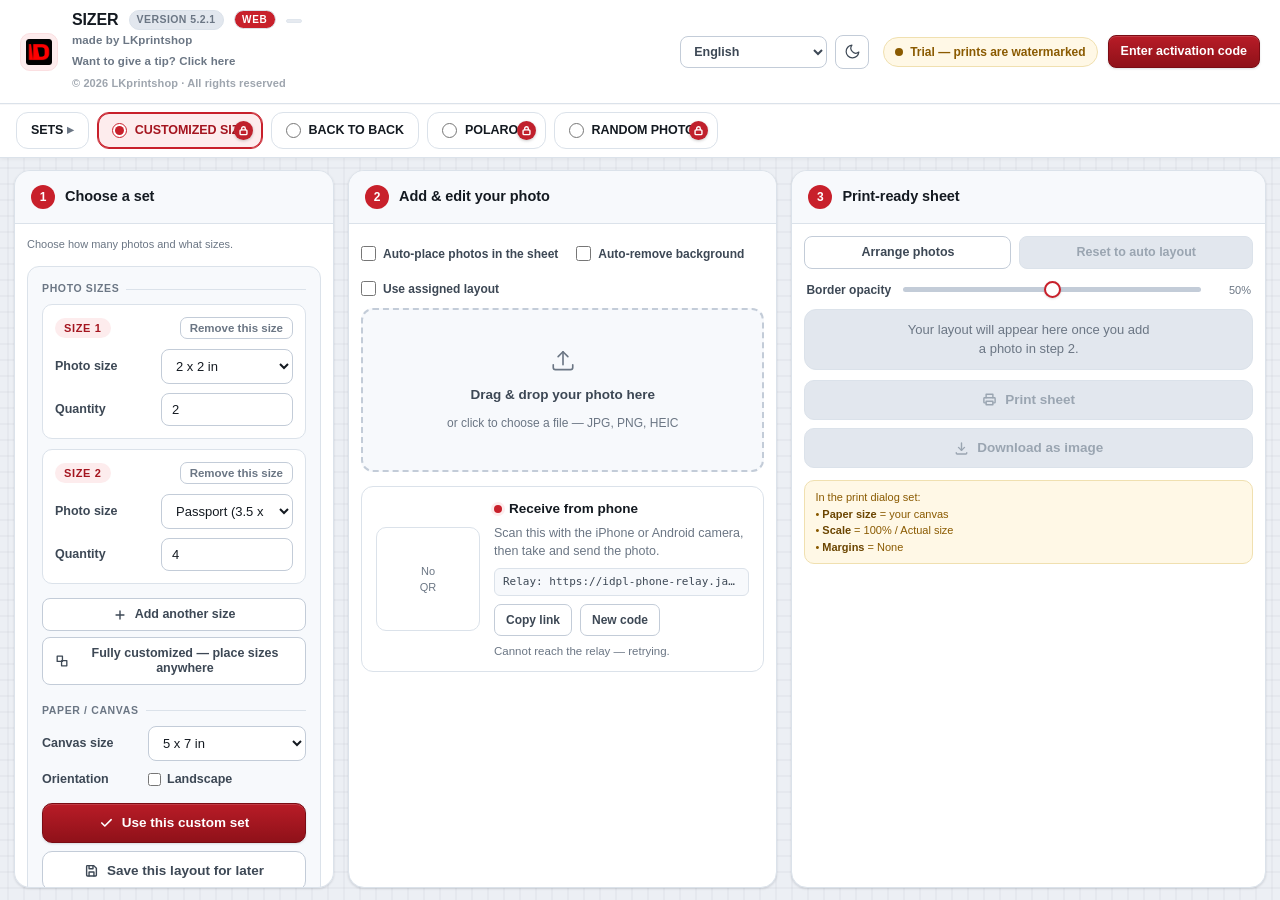
==== commit c1f4aaae: "Start auto-place and auto-remove toggles unchecked; bump 5.2.1" ====
--- a/index.html
+++ b/index.html
@@ -2074,7 +2074,7 @@
   <div class="header-inner">
     <div class="logo-badge"><img src="[data-uri]" alt="Logo"></div>
     <div class="header-title">
-      <h1>SIZER <span class="build-tag">version 5.2.0</span> <span class="build-tag web-badge">Web</span> <span class="build-tag" id="codeTag" style="opacity:.85"></span></h1>
+      <h1>SIZER <span class="build-tag">version 5.2.1</span> <span class="build-tag web-badge">Web</span> <span class="build-tag" id="codeTag" style="opacity:.85"></span></h1>
       <p class="header-credit">made by LKprintshop</p>
       <p class="header-credit" id="donateToggle" style="cursor:pointer;">Want to give a tip? Click here <span id="donateInfo" style="display:none;color:var(--accent);font-weight:700;">09081123232 &mdash; Maya, GCash, Maribank, GoTyme</span></p>
       <p class="header-credit" style="font-size:11px;opacity:.65;margin-top:2px;">&copy; 2026 LKprintshop &middot; All rights reserved</p>
@@ -2449,8 +2449,8 @@
                   </div>
 
         <div class="phone-toggles" style="display:flex;flex-wrap:wrap;gap:8px 18px;margin:0 0 10px;">
-          <label class="phone-toggle"><input type="checkbox" id="phoneAutoPlace" checked> Auto-place photos in the sheet</label>
-          <label class="phone-toggle"><input type="checkbox" id="phoneAutoRemoveBg" checked> Auto-remove background</label>
+          <label class="phone-toggle"><input type="checkbox" id="phoneAutoPlace"> Auto-place photos in the sheet</label>
+          <label class="phone-toggle"><input type="checkbox" id="phoneAutoRemoveBg"> Auto-remove background</label>
           <label class="phone-toggle"><input type="checkbox" id="phoneAutoLayout"> Use assigned layout</label>
         </div>
 
@@ -2477,7 +2477,7 @@
               <button type="button" id="phoneCopyLink">Copy link</button>
               <button type="button" id="phoneNewCode">New code</button>
             </div>
-            <p class="phone-note" id="phoneNote">Photos auto-place in the sheet and land in <strong>Saved photos</strong>.</p>
+            <p class="phone-note" id="phoneNote">Photos land in <strong>Saved photos</strong>. Tick Auto-place to fill the sheet.</p>
           </div>
         </div>
 
@@ -3945,7 +3945,7 @@
 
 
 /* ===== In-app update notice ===== */
-const APP_VERSION = '5.2.0';   // bump this on every release
+const APP_VERSION = '5.2.1';   // bump this on every release
 (function(){
   var base = '';
   try{ if(window.idpl && window.idpl.activationUrl) base = window.idpl.activationUrl; }catch(e){}
@@ -6317,8 +6317,8 @@
 (function(){
   try{
     var cfg = {
-      phoneAutoPlace:      { key:'idpl_phone_autoplace',    def:true  },
-      phoneAutoRemoveBg:   { key:'idpl_phone_autoremove',   def:true  },
+      phoneAutoPlace:      { key:'idpl_phone_autoplace',    def:false },
+      phoneAutoRemoveBg:   { key:'idpl_phone_autoremove',   def:false },
       phoneAutoLayout:     { key:'idpl_phone_autolayout',   def:false }
     };
     Object.keys(cfg).forEach(function(id){
